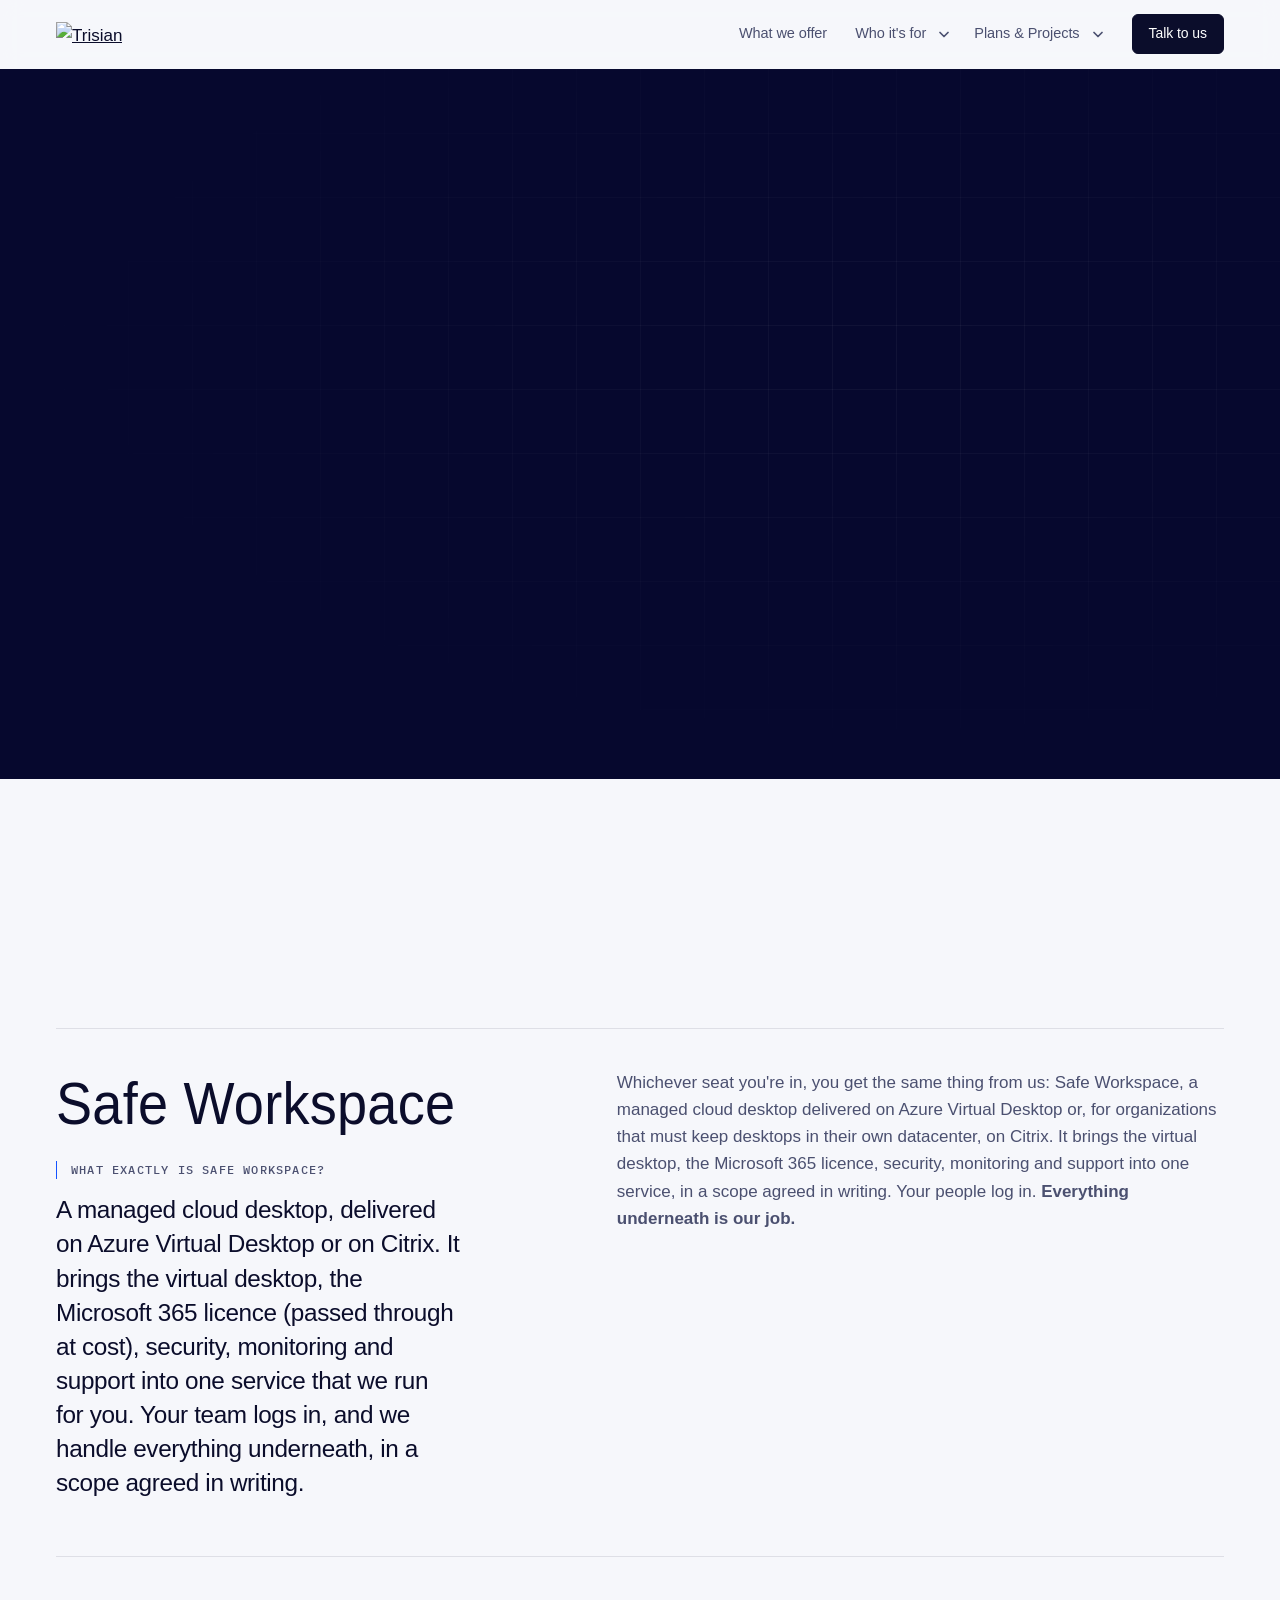
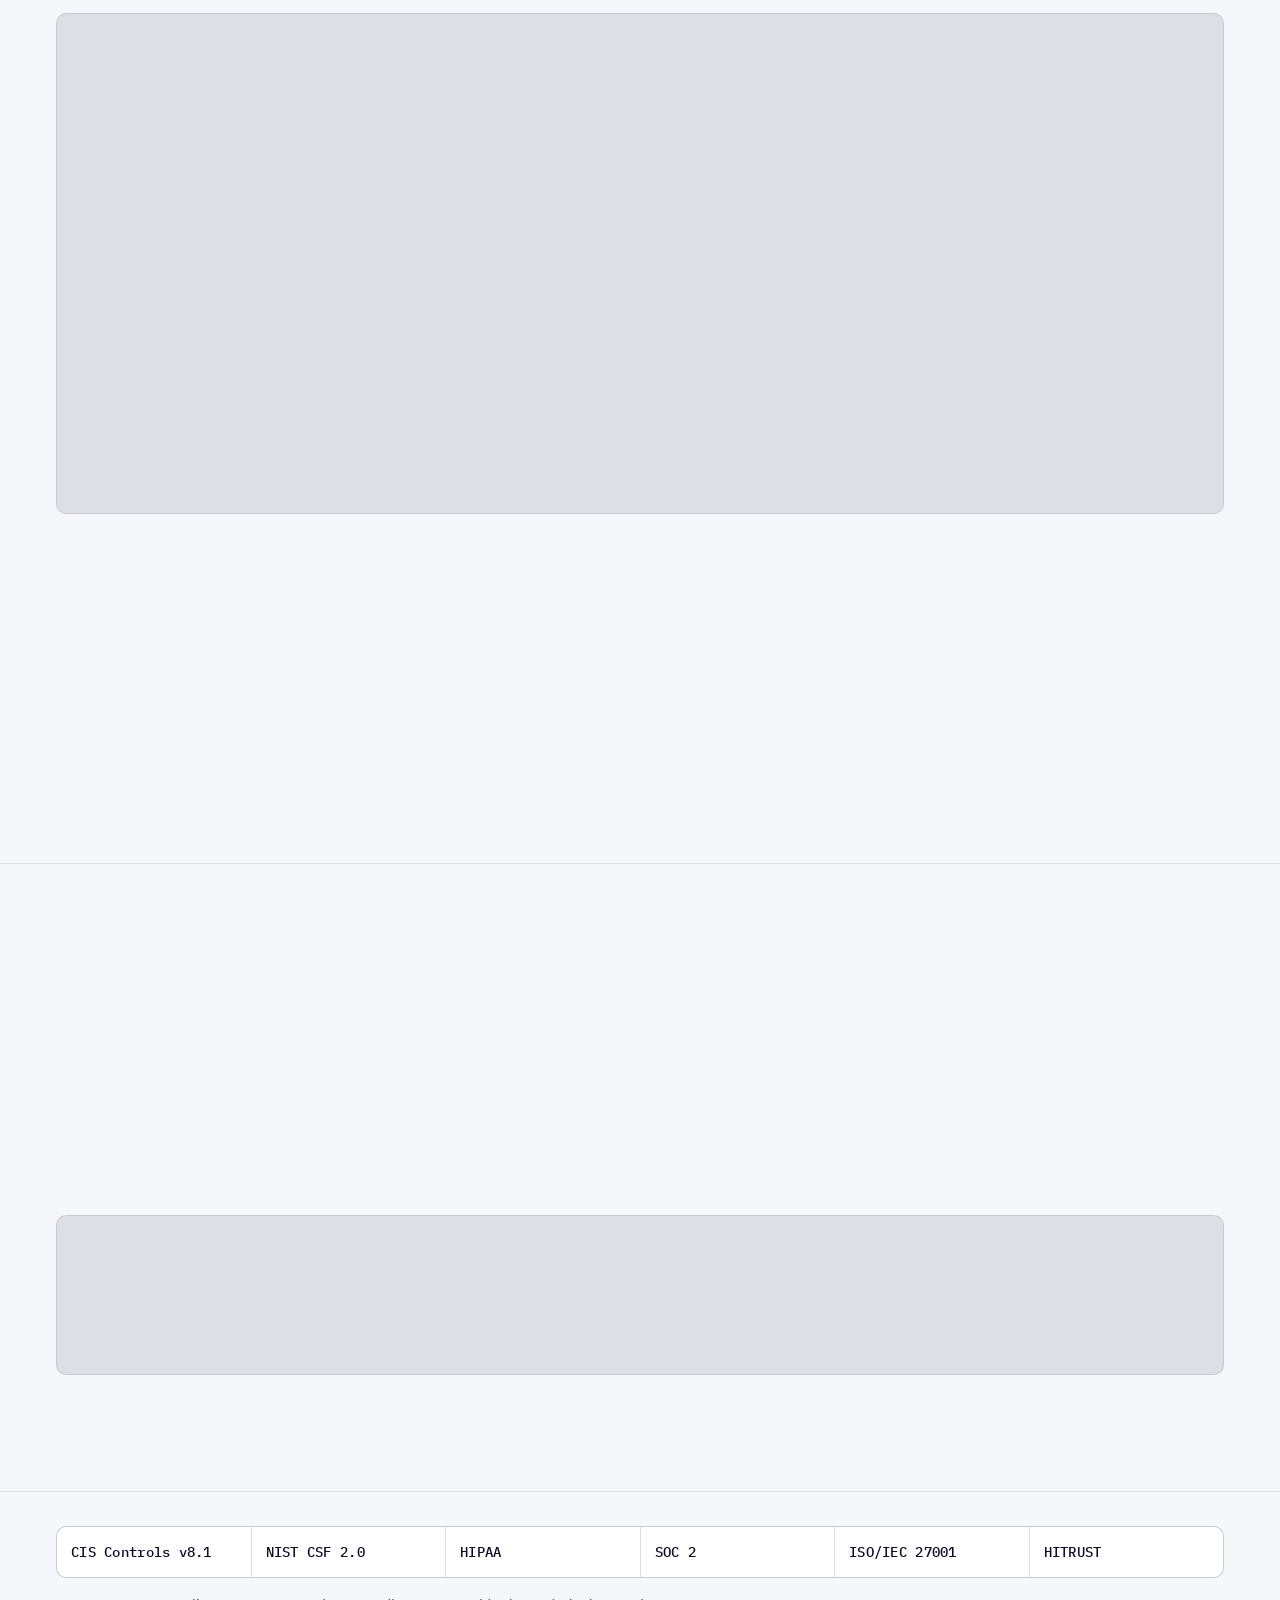
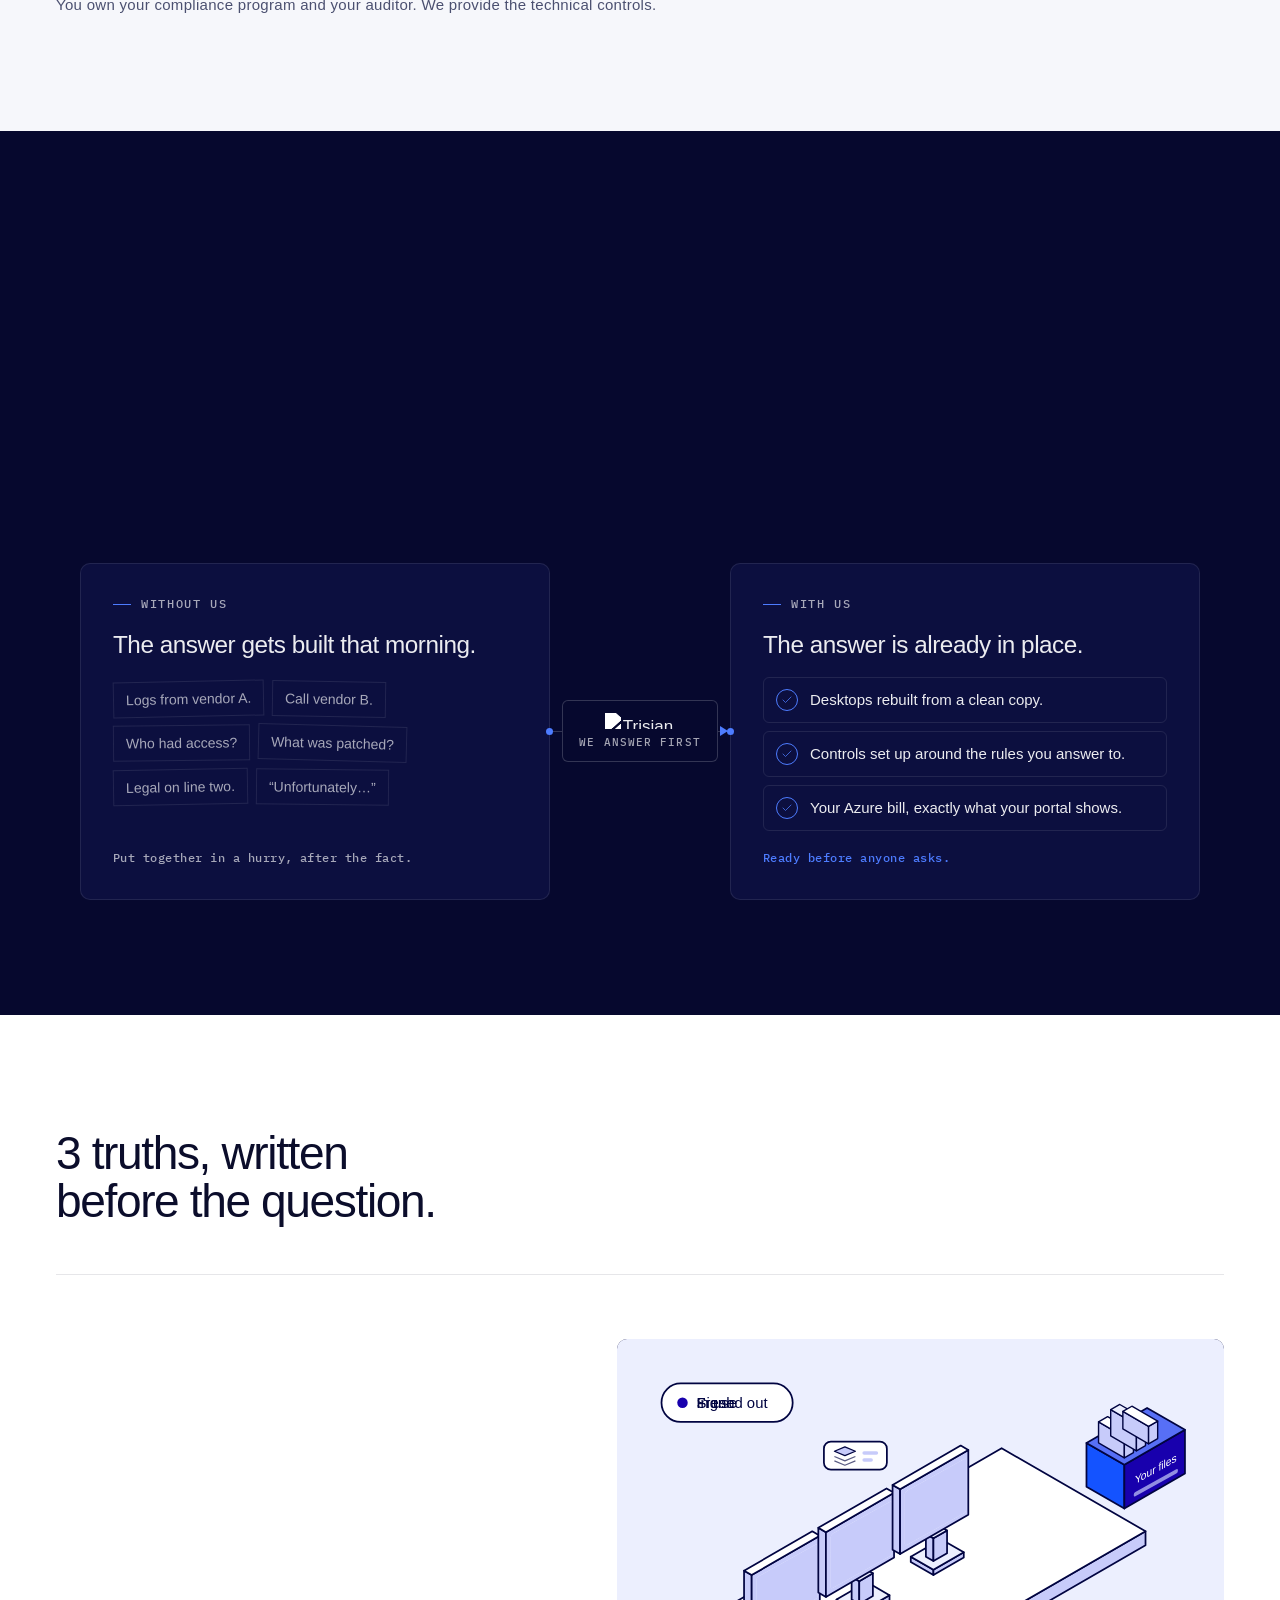
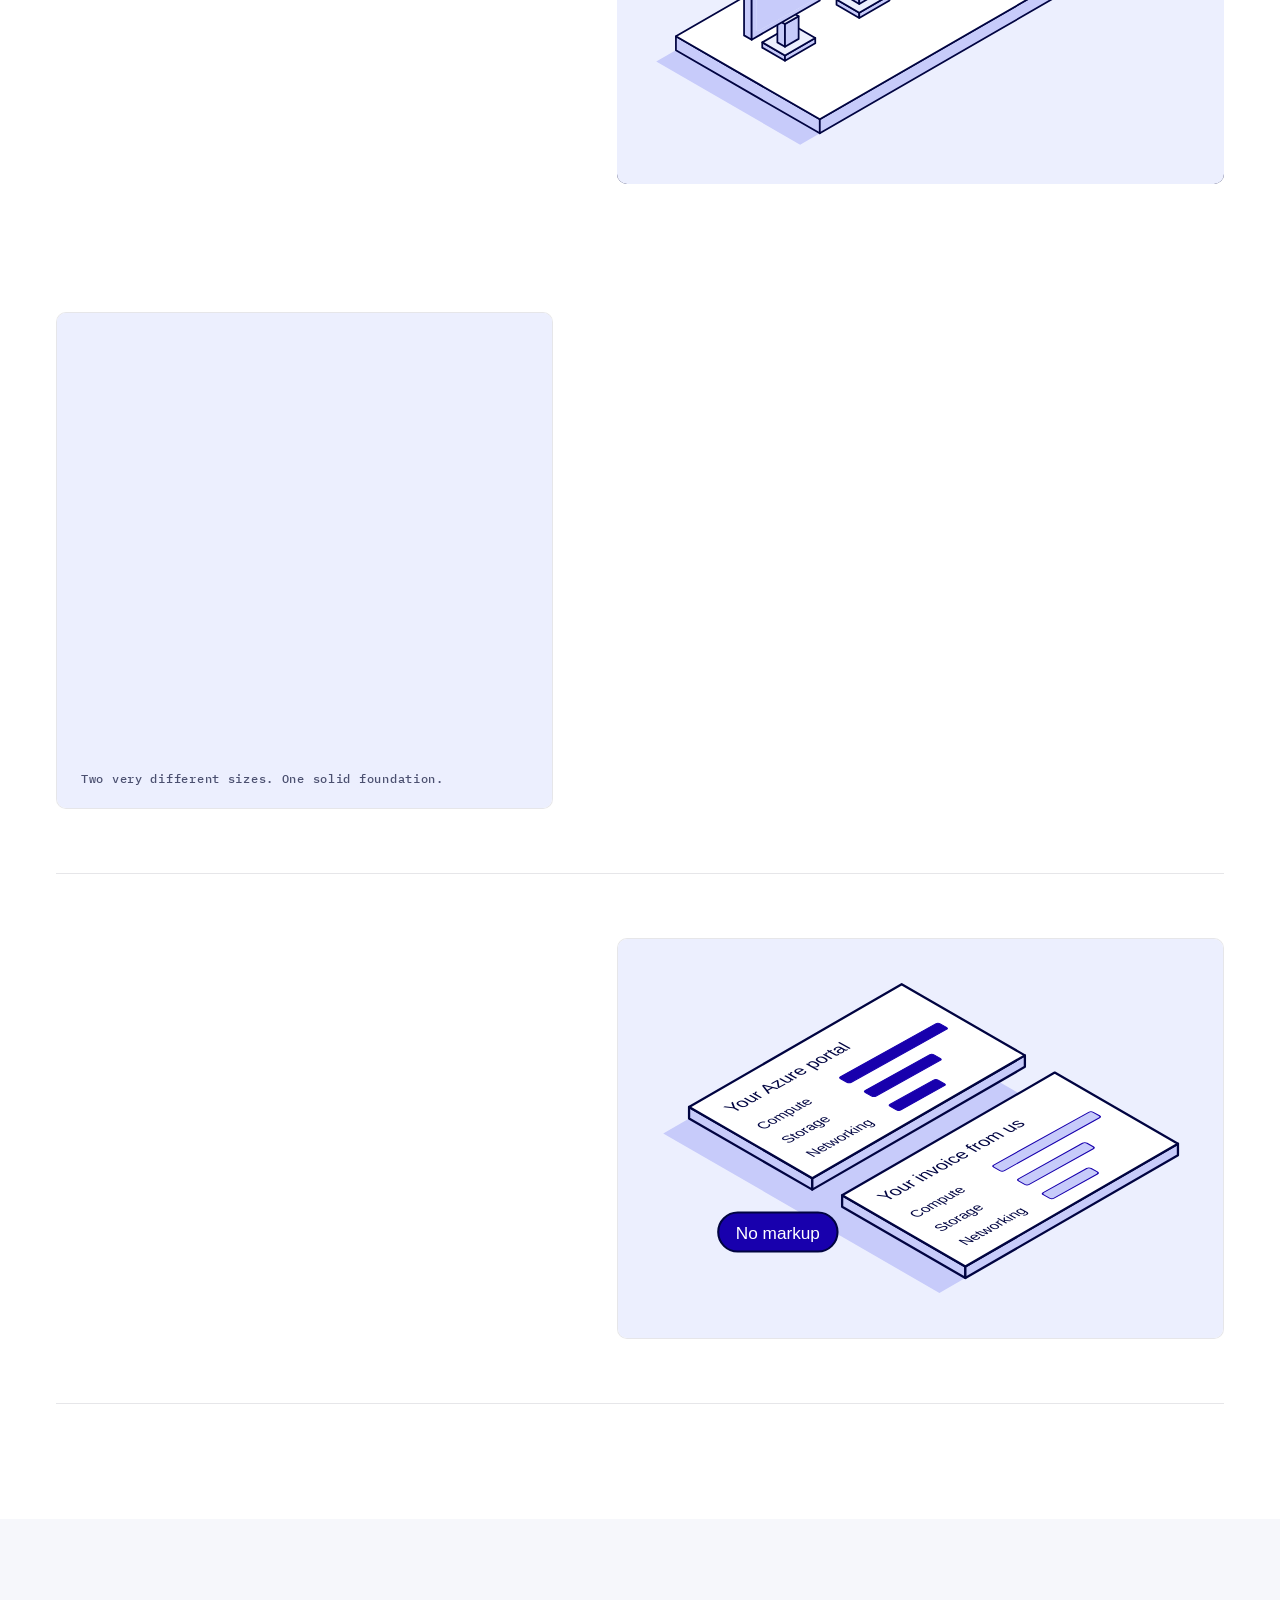
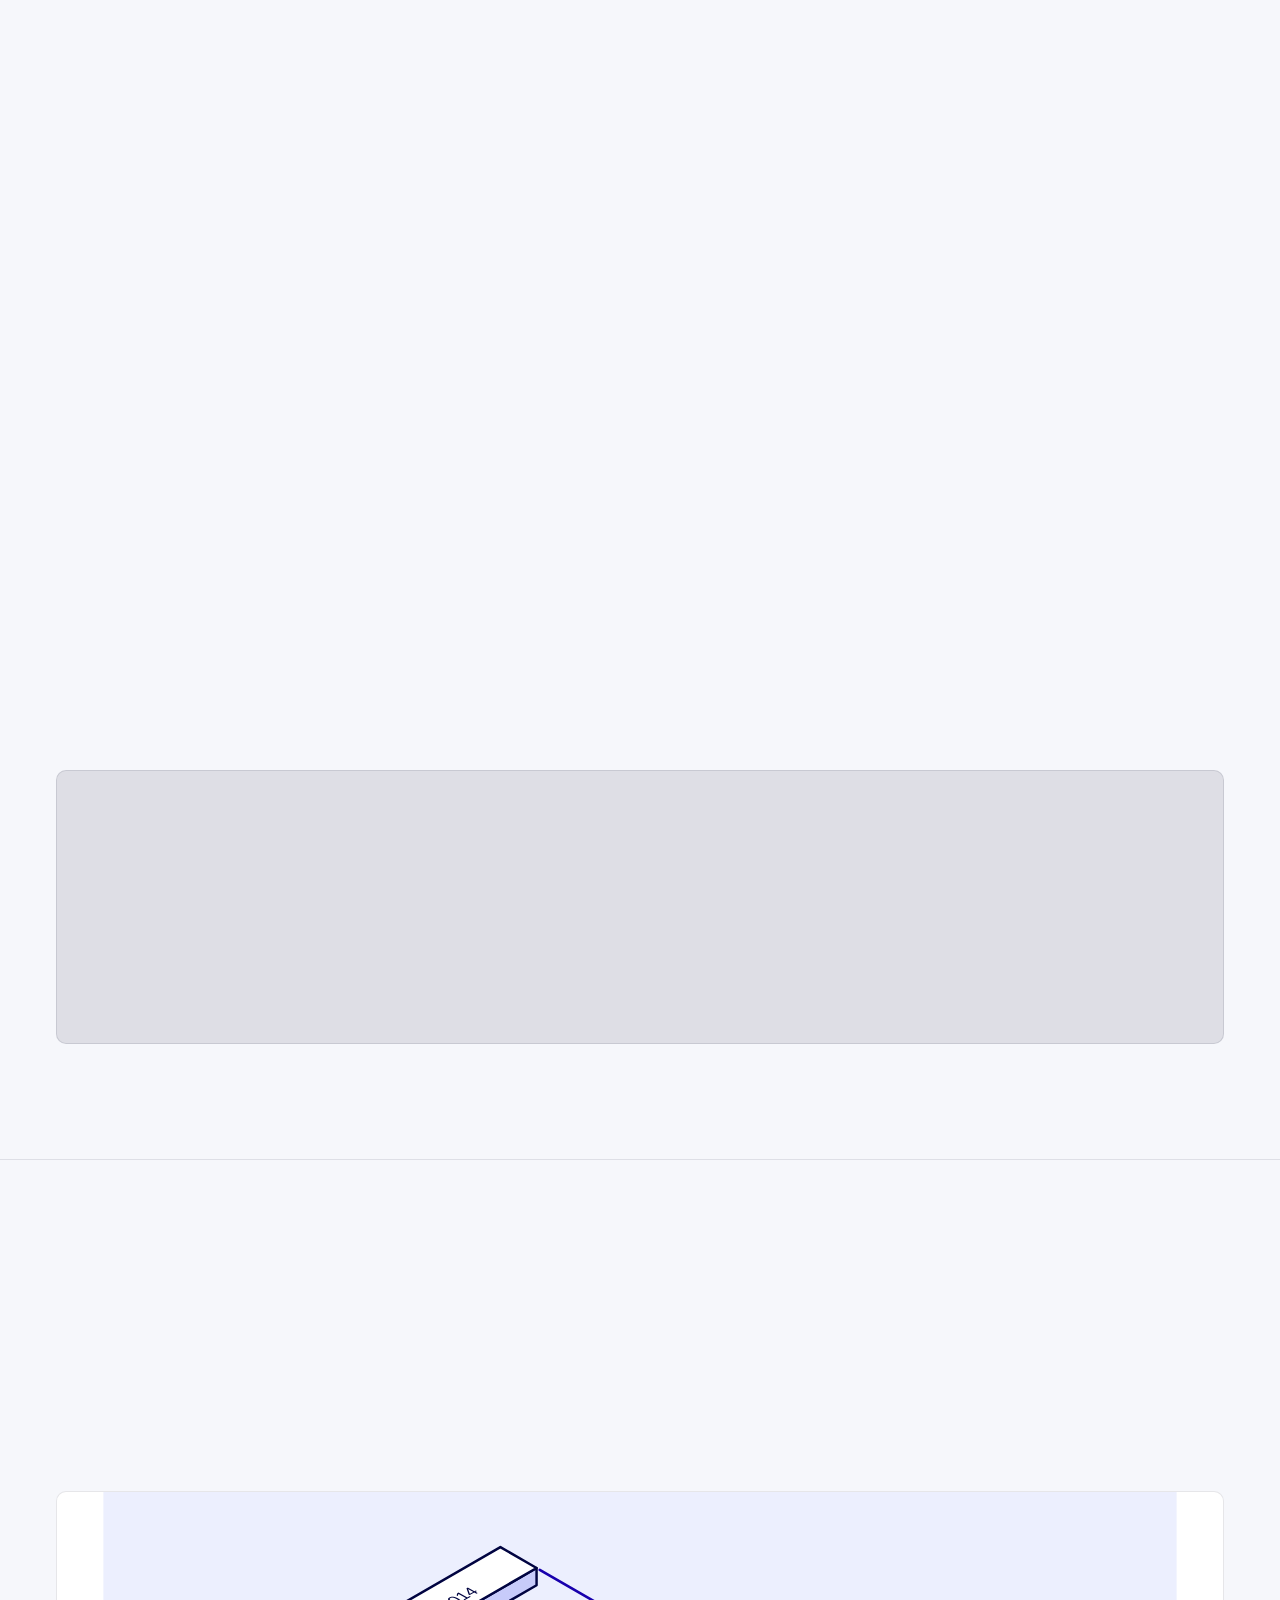
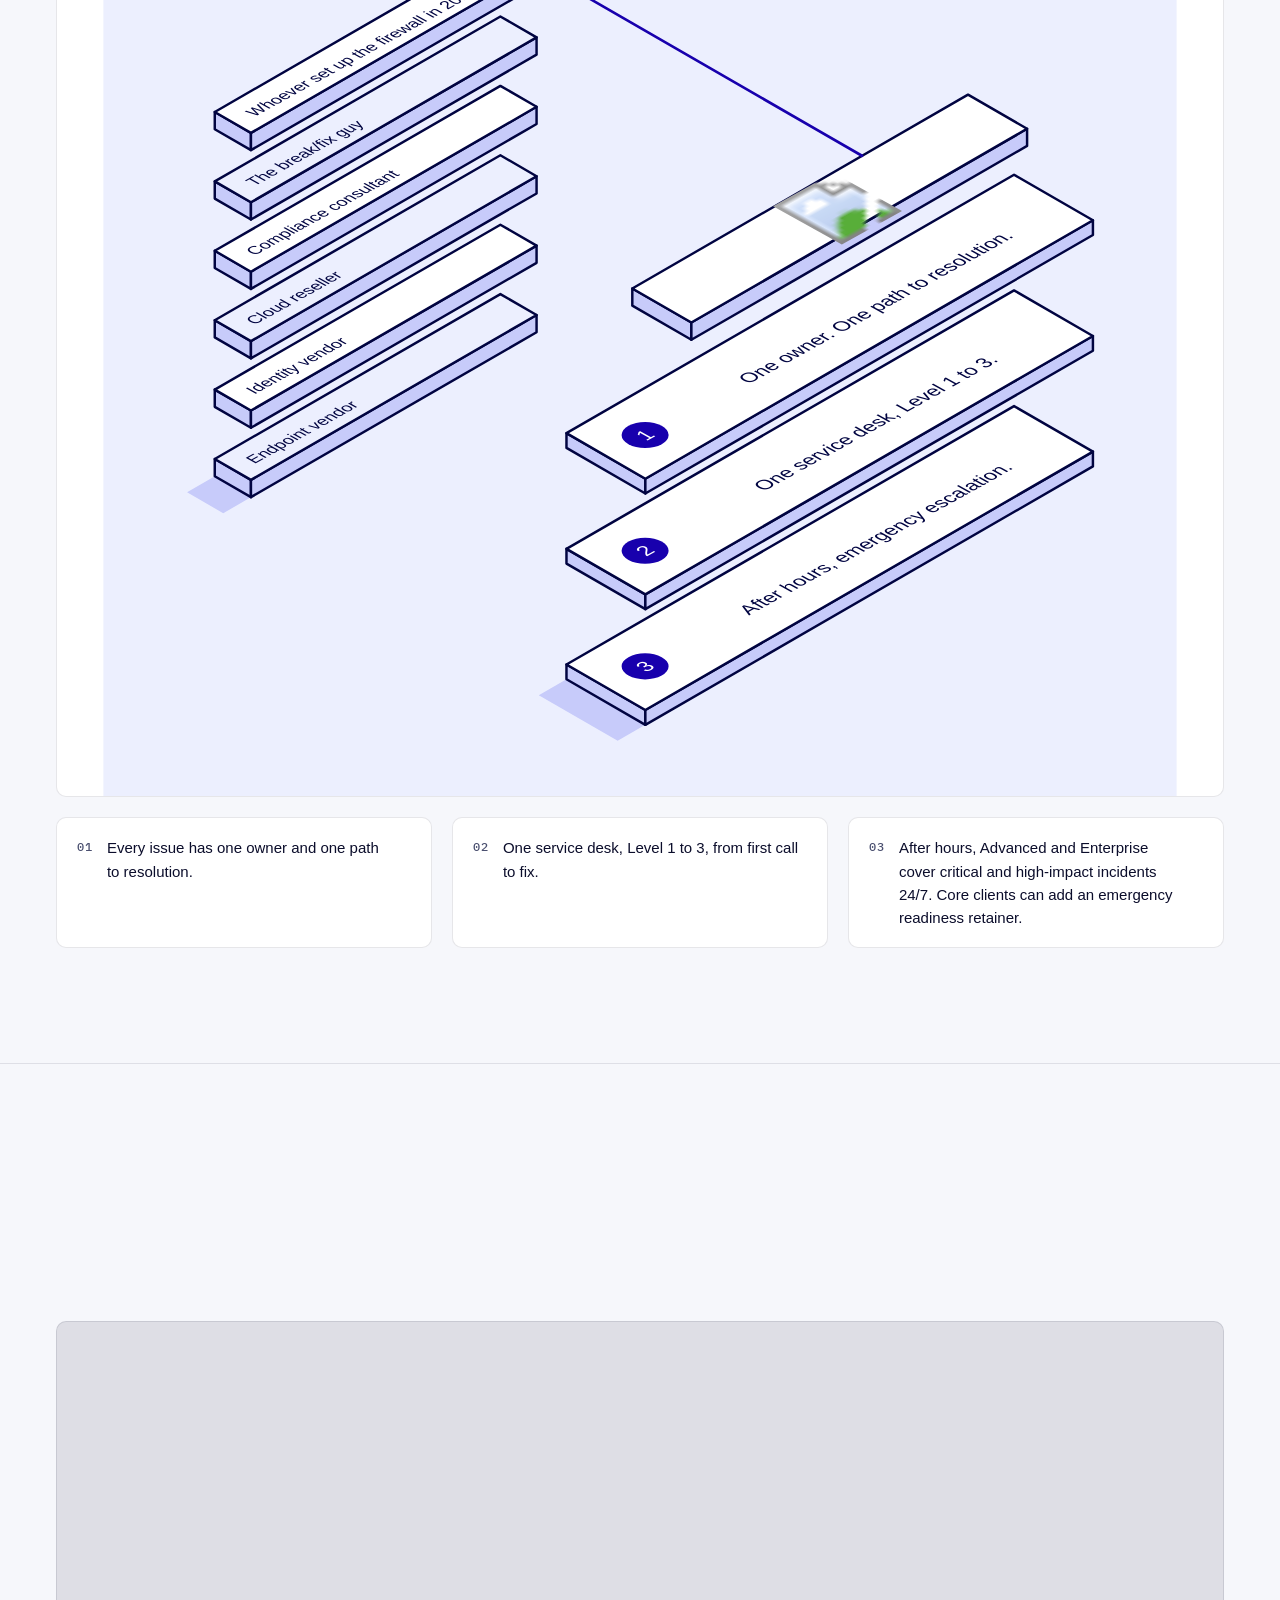
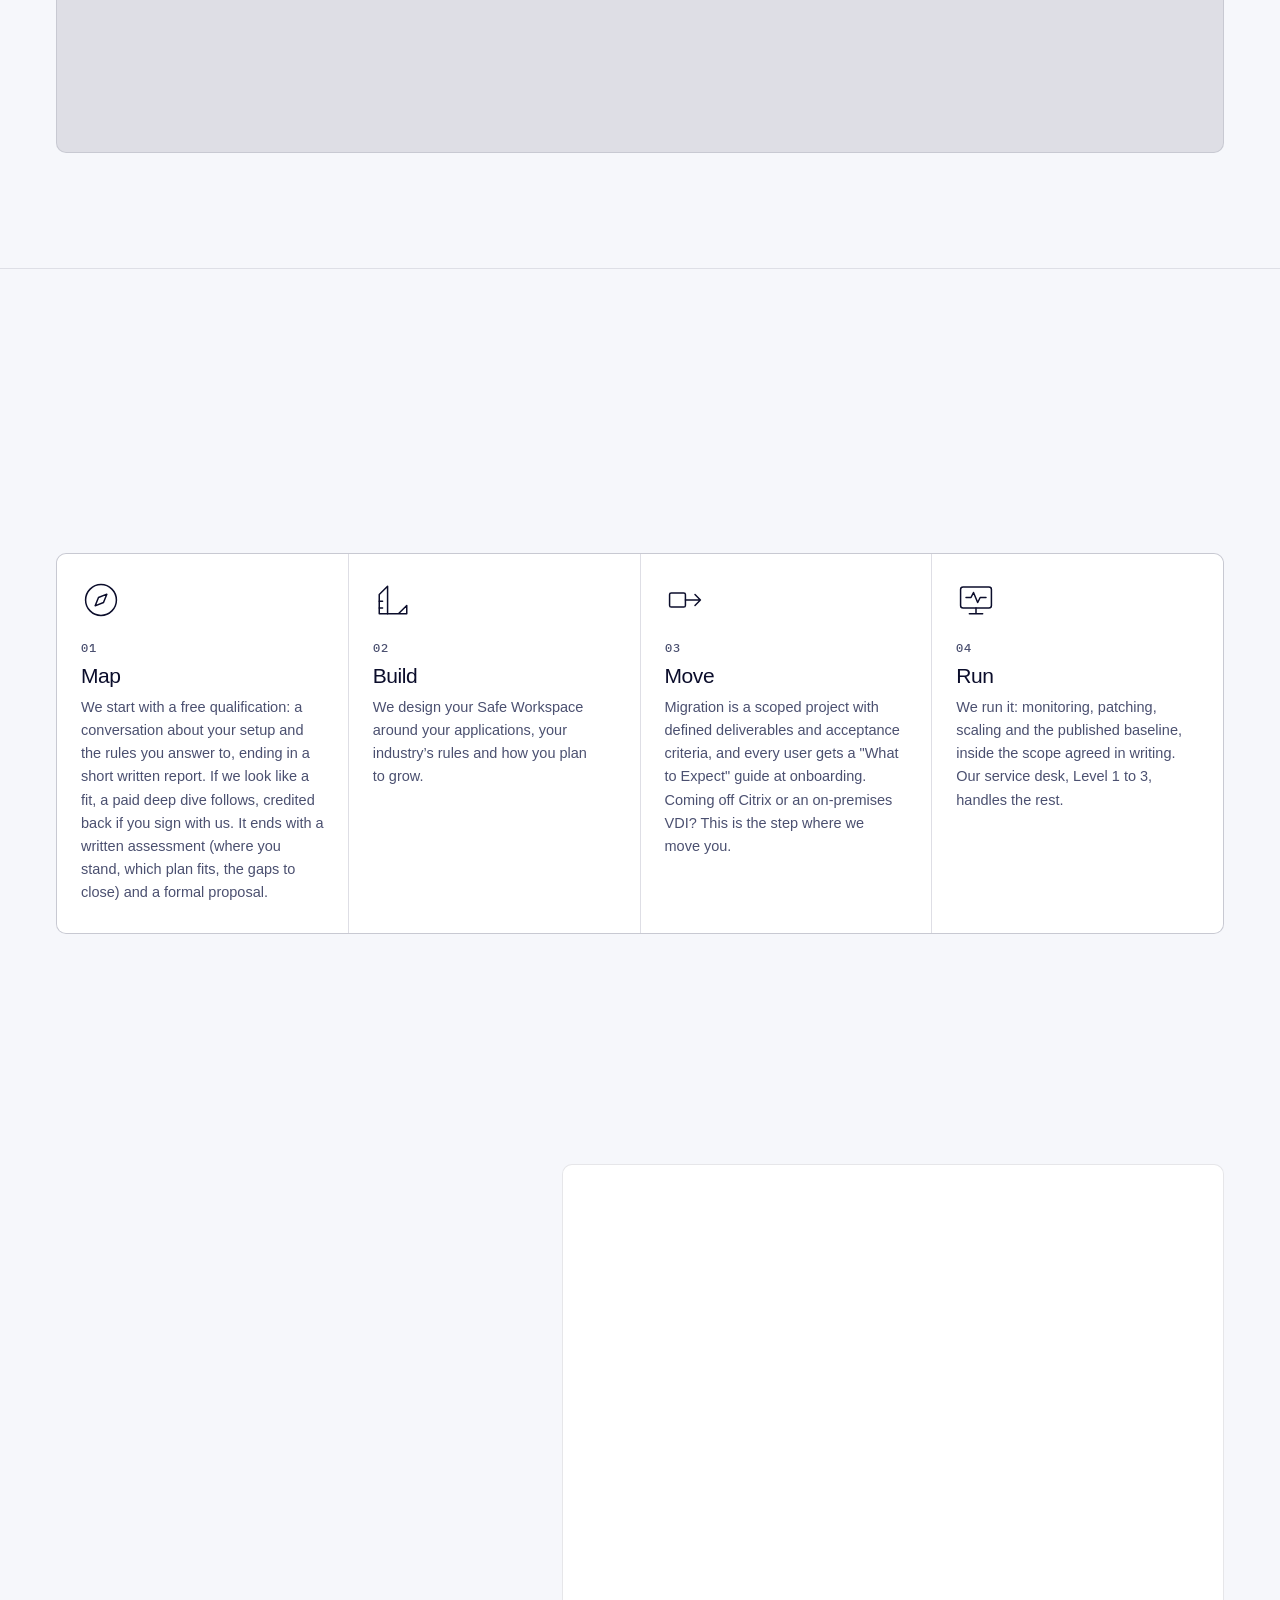
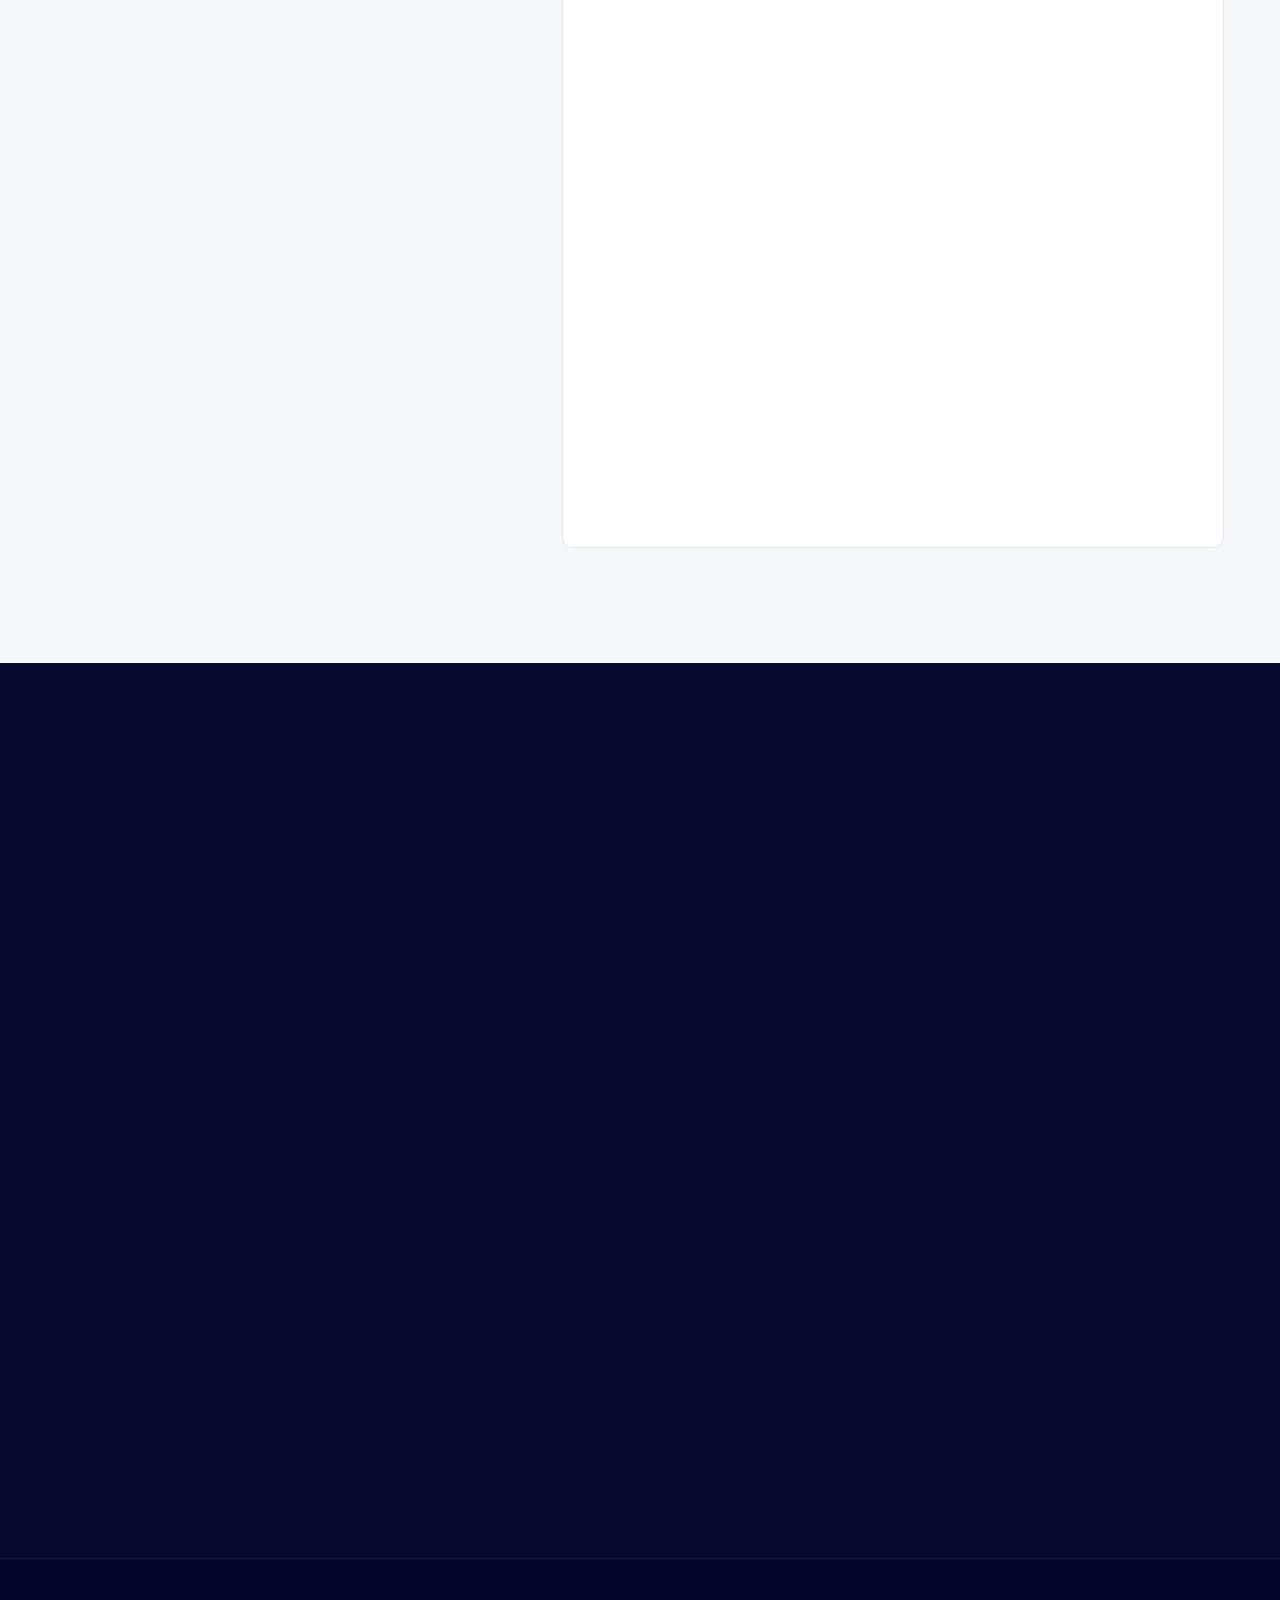
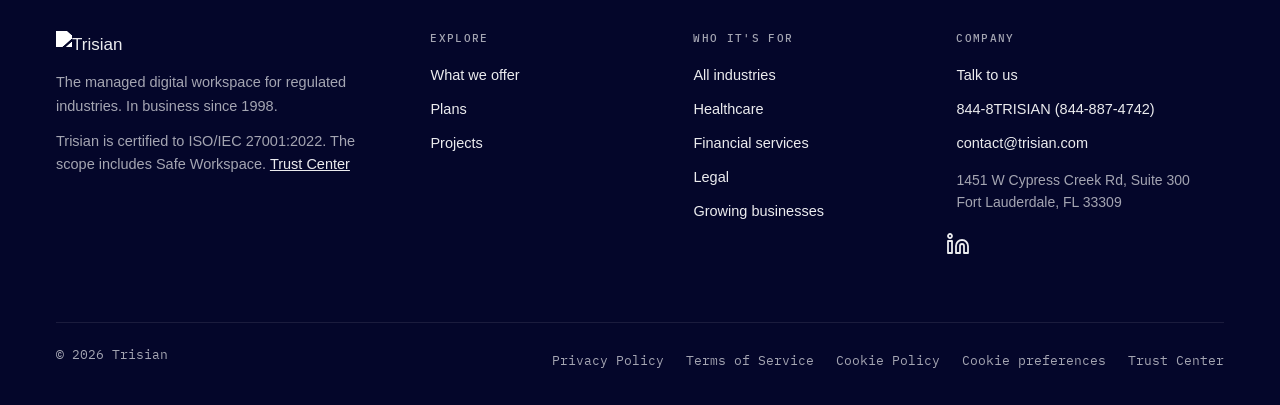
==== index.html @ 77ed3e78 "v3 stage one and two: tokens, shell, hero and the Safe Workspace section - css/styles.css rewritten " ====
<!doctype html>
<html lang="en">
<head>
<meta charset="utf-8">
<meta name="viewport" content="width=device-width, initial-scale=1">
<title>Trisian | The Managed Workspace for Regulated Industries</title>
<meta name="description" content="The managed digital workspace for healthcare, financial services and legal. We run it and own the outcome inside a scope agreed in writing, so you&#x27;re ready when the hard questions come.">
<meta name="robots" content="noindex, nofollow">
<!-- REMOVE noindex AT LAUNCH -->
<link rel="canonical" href="https://schil79.github.io/Trisian/">
<meta property="og:type" content="website">
<meta property="og:site_name" content="Trisian">
<meta property="og:title" content="Trisian | The Managed Workspace for Regulated Industries">
<meta property="og:description" content="The managed digital workspace for healthcare, financial services and legal. We run it and own the outcome inside a scope agreed in writing, so you&#x27;re ready when the hard questions come.">
<meta property="og:url" content="https://schil79.github.io/Trisian/">
<meta name="twitter:card" content="summary">
<meta name="twitter:title" content="Trisian | The Managed Workspace for Regulated Industries">
<meta name="twitter:description" content="The managed digital workspace for healthcare, financial services and legal. We run it and own the outcome inside a scope agreed in writing, so you&#x27;re ready when the hard questions come.">
<link rel="icon" href="data:image/svg+xml,%3Csvg xmlns='http://www.w3.org/2000/svg' viewBox='0 0 32 32'%3E%3Crect width='32' height='32' rx='6' fill='%231800AD'/%3E%3Cpath d='M7 9h18v4h-7v11h-4V13H7z' fill='%23fff'/%3E%3C/svg%3E">
<link rel="preload" href="assets/fonts/Graphik-Regular.woff2" as="font" type="font/woff2" crossorigin>
<link rel="preload" href="assets/fonts/Graphik-Bold.woff2" as="font" type="font/woff2" crossorigin>
<link rel="preload" href="assets/fonts/Graphik-Medium.woff2" as="font" type="font/woff2" crossorigin>
<link rel="preload" href="assets/fonts/Graphik-Semibold.woff2" as="font" type="font/woff2" crossorigin><link rel="preload" href="assets/fonts/Graphik-Light.woff2" as="font" type="font/woff2" crossorigin><link rel="preload" href="assets/fonts/Archivo-CondensedBlack.woff2" as="font" type="font/woff2" crossorigin>
<meta name="theme-color" content="#FFFFFF">
<meta name="ga-measurement-id" content="">   <!-- [ASK] Google Analytics id not supplied; it loads only after Accept -->
<link rel="stylesheet" href="css/styles.css">
<link rel="stylesheet" href="css/industry.css">
<link rel="stylesheet" href="css/motion.css">
<link rel="stylesheet" href="css/scenes.css">
<script type="application/ld+json">{"@context": "https://schema.org", "@type": "Organization", "name": "Trisian", "url": "https://schil79.github.io/Trisian/", "email": "contact@trisian.com", "description": "The managed digital workspace for healthcare, financial services and legal. We run it and own the outcome inside a scope agreed in writing, so you're ready when the hard questions come."}</script>
<script type="application/ld+json">{"@context": "https://schema.org", "@type": "FAQPage", "mainEntity": [{"@type": "Question", "name": "What do you actually do?", "acceptedAnswer": {"@type": "Answer", "text": "We run your organization's managed digital workspace: the desktops your people work on, the security around them, and the support when something breaks. Inside the scope we agree in writing, we own the outcome. One partner, one contract. We work with healthcare, financial services and legal organizations."}}, {"@type": "Question", "name": "What exactly is Safe Workspace?", "acceptedAnswer": {"@type": "Answer", "text": "A managed cloud desktop, delivered on Azure Virtual Desktop or on Citrix. It brings the virtual desktop, the Microsoft 365 licence (passed through at cost), security, monitoring and support into one service that we run for you. Your team logs in, and we handle everything underneath, in a scope agreed in writing."}}, {"@type": "Question", "name": "What happens to our files when you rebuild desktops?", "acceptedAnswer": {"@type": "Answer", "text": "They stay. Profiles and files live in separate, managed storage, so people sign in to a fresh desktop with their work where they left it. Only the desktops get rebuilt."}}, {"@type": "Question", "name": "Which frameworks do you support?", "acceptedAnswer": {"@type": "Answer", "text": "On Advanced, our workspace helps support CIS Controls v8.1, NIST CSF 2.0 and HIPAA. On Enterprise, it helps support SOC 2, ISO/IEC 27001 and HITRUST. Core does not include framework support. We provide the technical controls. You own your compliance program and your auditor."}}, {"@type": "Question", "name": "Who can reach our environment?", "acceptedAnswer": {"@type": "Answer", "text": "Your tenant belongs to you and is separate from ours. Daily administration runs through Microsoft's delegated admin privileges. Access is tiered: no named Trisian user holds standing global administrator rights in your tenant, higher access levels are activated just in time for a few hours at most, and emergency break-glass access is sealed, monitored and logged."}}, {"@type": "Question", "name": "Can we see your security documentation?", "acceptedAnswer": {"@type": "Answer", "text": "Yes, in two releases. The Security Overview, the Security Whitepaper, the ISO/IEC 27001 verification link and the list of main subprocessors are on our Trust Center at trust.trisian.com, with no gate. The Statement of Applicability, policy summaries, incident response and continuity summaries, and control mappings are shared through the Trust Center on request, after an NDA."}}, {"@type": "Question", "name": "How do we contract?", "acceptedAnswer": {"@type": "Answer", "text": "Through three documents: the Master Services Agreement, the Quote and the Services Guide. Together they set the scope, the plan, the price per user, the support hours package and the service levels, so the terms can be read in advance. They are reviewed by counsel and change only after counsel's review."}},{"@type": "Question", "name": "How does pricing work?", "acceptedAnswer": {"@type": "Answer", "text": "Four components. A per-user monthly platform fee that covers everything automated. A monthly minimum package of support hours for the human work, every hour logged. Projects, scoped and quoted separately. And optional add-ons, each with a licence and a one-time implementation. The Microsoft 365 licence and Azure are passed through at cost: Azure at exactly what your Azure portal shows, with no markup."}}, {"@type": "Question", "name": "Do you replace our IT team?", "acceptedAnswer": {"@type": "Answer", "text": "No. We work with your team, not around it. Inside what we manage, we own the outcome. Your team keeps the context, and we take on the load."}}, {"@type": "Question", "name": "How do we know which plan fits?", "acceptedAnswer": {"@type": "Answer", "text": "We work it out together on the first call. We look at your size, your industry, your compliance needs and your hours, and recommend a starting point. Every plan starts at 50 users; Core runs to 300."}}, {"@type": "Question", "name": "What happens outside business hours?", "acceptedAnswer": {"@type": "Answer", "text": "Core support runs Monday to Friday, 9:00 AM to 5:00 PM, your local time. On Advanced and Enterprise, critical and high-impact incidents are covered 24/7; other requests run in the same business-hours window. Automated platform monitoring, patching and alerting run 24/7/365 on every plan. Core clients who need occasional out-of-hours cover can add an emergency readiness retainer, and an incident response retainer is available on every plan. Response commitments are set in the Services Guide that forms part of your agreement."}}, {"@type": "Question", "name": "How long does it take to go live?", "acceptedAnswer": {"@type": "Answer", "text": "It depends on your environment. We scope the timeline with you up front, so you get a realistic plan, not a generic promise."}}, {"@type": "Question", "name": "Can you move us off Citrix or an on-premises setup?", "acceptedAnswer": {"@type": "Answer", "text": "Yes. We migrate you from Citrix and from on-premises VDI to Azure Virtual Desktop, keeping your profiles and settings. And if you must keep desktops in your own datacenter, Safe Workspace is also delivered on Citrix. Migrations are scoped and quoted as projects."}}, {"@type": "Question", "name": "Do you support our applications?", "acceptedAnswer": {"@type": "Answer", "text": "We manage the infrastructure and operating system your applications run on. Application-level support stays with you or your software vendor. Our service desk is staffed Level 1 to 3."}}, {"@type": "Question", "name": "Where does our data live, and how fast can we recover?", "acceptedAnswer": {"@type": "Answer", "text": "Your tenant belongs to you and is separate from ours, and your data is hosted in the region its regulation requires; for US clients, that is US Azure regions. Disaster recovery is designed as a project, to recovery targets agreed in writing. Microsoft 365 data relies on Microsoft's native retention, with granular recovery available as an add-on."}}, {"@type": "Question", "name": "What happens on the first call?", "acceptedAnswer": {"@type": "Answer", "text": "It's a free qualification: a conversation about your environment and your goals, ending in a short written report. If we look like a fit, a paid deep dive follows, and we credit its cost back if you sign with us. It ends with a written assessment (where you stand, which plan fits, the gaps to close) and a formal proposal."}}]}</script>
<script>document.documentElement.classList.add('js')</script>
</head>
<body class="home">
<a class="skip" href="#top">Skip to content</a>
<header class="nav-wrap" id="navWrap">
  <span class="prog" id="prog" aria-hidden="true"></span>
  <nav class="nav" id="nav" aria-label="Primary">
    <a href="" class="logo" aria-label="Trisian home"><img src="assets/img/trisian-logo.png" alt="Trisian"></a>
    <div class="nav-links" id="navLinks">
      <a href="#offer">What we offer</a>
      <div class="nav-item has-dd">
        <a href="#seats" class="dd-link">Who it's for</a>
        <button class="dd-toggle" type="button" aria-expanded="false" aria-controls="ddList" aria-label="Show industries"><svg viewBox="0 0 12 12" aria-hidden="true"><path d="M2 4.5l4 4 4-4"/></svg></button>
        <ul class="dd" id="ddList"><li><a href="who-its-for/">All industries</a></li><li><a href="healthcare/">Healthcare</a></li><li><a href="financial-services/">Financial services</a></li><li><a href="legal/">Legal</a></li><li><a href="growing-businesses/">Growing businesses</a></li></ul>
      </div>
      <div class="nav-item has-dd">
        <a href="coverage/" class="dd-link">Plans &amp; Projects</a>
        <button class="dd-toggle" type="button" aria-expanded="false" aria-controls="ddPlans" aria-label="Show plans and projects"><svg viewBox="0 0 12 12" aria-hidden="true"><path d="M2 4.5l4 4 4-4"/></svg></button>
        <ul class="dd" id="ddPlans"><li><a href="coverage/">Plans<small>Core, Advanced and Enterprise, and how pricing works.</small></a></li><li><a href="services/">Projects<small>Migrations, security builds and compliance remediation.</small></a></li></ul>
      </div>
      <a href="#assessment" class="btn btn-sm">Talk to us</a>
    </div>
    <button class="burger" id="burger" aria-label="Menu" aria-expanded="false" aria-controls="navLinks"><span></span><span></span></button>
  </nav>
</header>
<main id="top">
<section class="hero reg-dark" id="top-hero">
  <div class="wrap hero-grid">
    <div class="hero-in">
    <h1 class="h1" id="h1"><span class="h1-fit"><span class="h1-a">answered</span> <span class="h1-b">in <span class="adv">advance</span></span></span></h1>
    <p class="hero-sub">Every regulated business is one bad day away from a very specific meeting. We run the managed digital workspace for <b>healthcare, financial services and legal</b> organizations, and we own the outcome inside a scope agreed in writing. So when that day comes, <b>you walk in with your answers ready.</b></p>
    <a class="scroll-cue" href="#meeting" aria-label="Scroll to the next section"><svg class="ic ic-arrow-right " width="22" height="22" viewBox="0 0 24 24" fill="none" stroke="currentColor" stroke-width="1.5" stroke-linecap="round" stroke-linejoin="round" aria-hidden="true"><path d="M5 12h14"/><path d="m12 5 7 7-7 7"/></svg></a>
    </div>
    <div class="hero-render" aria-hidden="true">
      <div class="sw-frame">
        <div class="sw-bar"><i></i><i></i><i></i></div>
        <svg class="sw-nameplate" viewBox="0 0 150 20"><text x="0" y="16" textLength="146" lengthAdjust="spacingAndGlyphs">Safe Workspace</text></svg>
        <div class="sw-stage"><svg class="iso sc sc-clean st-live sc-render" viewBox="-44.5 -333 648.5 463" width="648.5" height="463" xmlns="http://www.w3.org/2000/svg" overflow="visible"><g class="depth sc-plate" style="--depth:.8"><rect x="-90.5" y="-379" width="740.5" height="555" fill="#ECEFFE"/></g><g class="depth " style="--depth:0"><polygon points="-22.5,13 349.9,-202 514.4,-107 142,108" fill="#C7CBFA"/><g><polygon class="" points="0,-16 164.5,79 164.5,95 0,0" fill="#C7CBFA" stroke="#010441" stroke-width="2" stroke-linejoin="round"/><polygon class="" points="164.5,79 536.9,-136 536.9,-120 164.5,95" fill="#C7CBFA" stroke="#010441" stroke-width="2" stroke-linejoin="round"/><polygon class="" points="0,-16 372.4,-231 536.9,-136 164.5,79" fill="#FFFFFF" stroke="#010441" stroke-width="2" stroke-linejoin="round"/></g></g><g class="depth cs-front" style="--depth:-0.35"><g class="s1-machine"><g class="s1-mon" style="--rs:2700ms"><g><polygon class="" points="98.7,-9 124.7,6 124.7,12 98.7,-3" fill="#C7CBFA" stroke="#010441" stroke-width="2" stroke-linejoin="round"/><polygon class="" points="124.7,6 159.3,-14 159.3,-8 124.7,12" fill="#C7CBFA" stroke="#010441" stroke-width="2" stroke-linejoin="round"/><polygon class="" points="98.7,-9 133.4,-29 159.3,-14 124.7,6" fill="#ECEFFE" stroke="#010441" stroke-width="2" stroke-linejoin="round"/></g><g><polygon class="" points="116,-35 124.7,-30 124.7,-4 116,-9" fill="#C7CBFA" stroke="#010441" stroke-width="2" stroke-linejoin="round"/><polygon class="" points="124.7,-30 140.3,-39 140.3,-13 124.7,-4" fill="#C7CBFA" stroke="#010441" stroke-width="2" stroke-linejoin="round"/><polygon class="" points="116,-35 131.6,-44 140.3,-39 124.7,-30" fill="#ECEFFE" stroke="#010441" stroke-width="2" stroke-linejoin="round"/></g><g><polygon class="" points="77.9,-91 86.6,-86 86.6,-12 77.9,-17" fill="#C7CBFA" stroke="#010441" stroke-width="2" stroke-linejoin="round"/><polygon class="" points="86.6,-86 164.5,-131 164.5,-57 86.6,-12" fill="#C7CBFA" stroke="#010441" stroke-width="2" stroke-linejoin="round"/><polygon class="" points="77.9,-91 155.9,-136 164.5,-131 86.6,-86" fill="#FFFFFF" stroke="#010441" stroke-width="2" stroke-linejoin="round"/></g><g transform="matrix(0.9 -0.5 0 1 86.6 -86)"><rect class="s1-base" x="6" y="6" width="78" height="62" rx="3" fill="#ECEFFE"/><g class="s1-content" style="--ap:400ms"><rect x="8" y="8" width="46" height="30" rx="3" fill="#FFFFFF" stroke="#010441" stroke-width="1.3"/><rect x="8" y="8" width="46" height="7" rx="3" fill="#C7CBFA"/><path d="M14 23h27.6M14 30h18.4" stroke="#C7CBFA" stroke-width="2.6" stroke-linecap="round" fill="none"/><rect x="36" y="26" width="40" height="28" rx="3" fill="#FFFFFF" stroke="#010441" stroke-width="1.3"/><rect x="36" y="26" width="40" height="7" rx="3" fill="#C7CBFA"/><path d="M42 41h24M42 48h16" stroke="#C7CBFA" stroke-width="2.6" stroke-linecap="round" fill="none"/><rect x="10" y="50" width="14" height="8" rx="2" fill="#C7CBFA" stroke="#1800AD" stroke-width="1.1"/><rect x="58" y="52" width="12" height="8" rx="2" fill="#C7CBFA" stroke="#1800AD" stroke-width="1.1"/></g><rect class="s1-dim" style="--dm:1700ms" x="6" y="6" width="78" height="62" rx="3" fill="#C7CBFA"/></g></g><g class="s1-mon" style="--rs:2850ms"><g><polygon class="" points="183.6,-58 209.6,-43 209.6,-37 183.6,-52" fill="#C7CBFA" stroke="#010441" stroke-width="2" stroke-linejoin="round"/><polygon class="" points="209.6,-43 244.2,-63 244.2,-57 209.6,-37" fill="#C7CBFA" stroke="#010441" stroke-width="2" stroke-linejoin="round"/><polygon class="" points="183.6,-58 218.2,-78 244.2,-63 209.6,-43" fill="#ECEFFE" stroke="#010441" stroke-width="2" stroke-linejoin="round"/></g><g><polygon class="" points="200.9,-84 209.6,-79 209.6,-53 200.9,-58" fill="#C7CBFA" stroke="#010441" stroke-width="2" stroke-linejoin="round"/><polygon class="" points="209.6,-79 225.2,-88 225.2,-62 209.6,-53" fill="#C7CBFA" stroke="#010441" stroke-width="2" stroke-linejoin="round"/><polygon class="" points="200.9,-84 216.5,-93 225.2,-88 209.6,-79" fill="#ECEFFE" stroke="#010441" stroke-width="2" stroke-linejoin="round"/></g><g><polygon class="" points="162.8,-140 171.5,-135 171.5,-61 162.8,-66" fill="#C7CBFA" stroke="#010441" stroke-width="2" stroke-linejoin="round"/><polygon class="" points="171.5,-135 249.4,-180 249.4,-106 171.5,-61" fill="#C7CBFA" stroke="#010441" stroke-width="2" stroke-linejoin="round"/><polygon class="" points="162.8,-140 240.8,-185 249.4,-180 171.5,-135" fill="#FFFFFF" stroke="#010441" stroke-width="2" stroke-linejoin="round"/></g><g transform="matrix(0.9 -0.5 0 1 171.5 -135)"><rect class="s1-base" x="6" y="6" width="78" height="62" rx="3" fill="#ECEFFE"/><g class="s1-content" style="--ap:650ms"><rect x="8" y="8" width="46" height="30" rx="3" fill="#FFFFFF" stroke="#010441" stroke-width="1.3"/><rect x="8" y="8" width="46" height="7" rx="3" fill="#C7CBFA"/><path d="M14 23h27.6M14 30h18.4" stroke="#C7CBFA" stroke-width="2.6" stroke-linecap="round" fill="none"/><rect x="36" y="26" width="40" height="28" rx="3" fill="#FFFFFF" stroke="#010441" stroke-width="1.3"/><rect x="36" y="26" width="40" height="7" rx="3" fill="#C7CBFA"/><path d="M42 41h24M42 48h16" stroke="#C7CBFA" stroke-width="2.6" stroke-linecap="round" fill="none"/><rect x="10" y="50" width="14" height="8" rx="2" fill="#C7CBFA" stroke="#1800AD" stroke-width="1.1"/><rect x="58" y="52" width="12" height="8" rx="2" fill="#C7CBFA" stroke="#1800AD" stroke-width="1.1"/></g><rect class="s1-dim" style="--dm:1950ms" x="6" y="6" width="78" height="62" rx="3" fill="#C7CBFA"/></g></g><g class="s1-mon" style="--rs:3000ms"><g><polygon class="" points="268.5,-107 294.4,-92 294.4,-86 268.5,-101" fill="#C7CBFA" stroke="#010441" stroke-width="2" stroke-linejoin="round"/><polygon class="" points="294.4,-92 329.1,-112 329.1,-106 294.4,-86" fill="#C7CBFA" stroke="#010441" stroke-width="2" stroke-linejoin="round"/><polygon class="" points="268.5,-107 303.1,-127 329.1,-112 294.4,-92" fill="#ECEFFE" stroke="#010441" stroke-width="2" stroke-linejoin="round"/></g><g><polygon class="" points="285.8,-133 294.4,-128 294.4,-102 285.8,-107" fill="#C7CBFA" stroke="#010441" stroke-width="2" stroke-linejoin="round"/><polygon class="" points="294.4,-128 310,-137 310,-111 294.4,-102" fill="#C7CBFA" stroke="#010441" stroke-width="2" stroke-linejoin="round"/><polygon class="" points="285.8,-133 301.4,-142 310,-137 294.4,-128" fill="#ECEFFE" stroke="#010441" stroke-width="2" stroke-linejoin="round"/></g><g><polygon class="" points="247.7,-189 256.3,-184 256.3,-110 247.7,-115" fill="#C7CBFA" stroke="#010441" stroke-width="2" stroke-linejoin="round"/><polygon class="" points="256.3,-184 334.3,-229 334.3,-155 256.3,-110" fill="#C7CBFA" stroke="#010441" stroke-width="2" stroke-linejoin="round"/><polygon class="" points="247.7,-189 325.6,-234 334.3,-229 256.3,-184" fill="#FFFFFF" stroke="#010441" stroke-width="2" stroke-linejoin="round"/></g><g transform="matrix(0.9 -0.5 0 1 256.3 -184)"><rect class="s1-base" x="6" y="6" width="78" height="62" rx="3" fill="#ECEFFE"/><g class="s1-content" style="--ap:900ms"><rect x="8" y="8" width="46" height="30" rx="3" fill="#FFFFFF" stroke="#010441" stroke-width="1.3"/><rect x="8" y="8" width="46" height="7" rx="3" fill="#C7CBFA"/><path d="M14 23h27.6M14 30h18.4" stroke="#C7CBFA" stroke-width="2.6" stroke-linecap="round" fill="none"/><rect x="36" y="26" width="40" height="28" rx="3" fill="#FFFFFF" stroke="#010441" stroke-width="1.3"/><rect x="36" y="26" width="40" height="7" rx="3" fill="#C7CBFA"/><path d="M42 41h24M42 48h16" stroke="#C7CBFA" stroke-width="2.6" stroke-linecap="round" fill="none"/><rect x="10" y="50" width="14" height="8" rx="2" fill="#C7CBFA" stroke="#1800AD" stroke-width="1.1"/><rect x="58" y="52" width="12" height="8" rx="2" fill="#C7CBFA" stroke="#1800AD" stroke-width="1.1"/></g><rect class="s1-dim" style="--dm:2200ms" x="6" y="6" width="78" height="62" rx="3" fill="#C7CBFA"/></g></g></g></g><g class="depth cs-master" style="--depth:-0.35"><g transform="translate(169.2 -238.5)"><g class="s1-master"><rect width="72" height="32" rx="8" fill="#FFFFFF" stroke="#010441" stroke-width="2"/><path d="M12 11l12-5 12 5-12 5z" fill="#C7CBFA" stroke="#010441" stroke-width="1.4" stroke-linejoin="round"/><path d="M12 17l12 5 12-5M12 22l12 5 12-5" fill="none" stroke="#010441" stroke-width="1.4" stroke-linejoin="round" opacity=".65"/><rect x="44" y="11" width="18" height="4" rx="2" fill="#C7CBFA"/><rect x="44" y="19" width="12" height="4" rx="2" fill="#C7CBFA"/></g></g></g><g class="depth cs-mid" style="--depth:0.35"><g class="s1-files"><g><polygon class="" points="469.4,-237 512.7,-212 512.7,-162 469.4,-187" fill="#1453FF" stroke="#010441" stroke-width="2" stroke-linejoin="round"/><polygon class="" points="512.7,-212 582,-252 582,-202 512.7,-162" fill="#1800AD" stroke="#010441" stroke-width="2" stroke-linejoin="round"/><polygon class="" points="469.4,-237 538.7,-277 582,-252 512.7,-212" fill="#576FF6" stroke="#010441" stroke-width="2" stroke-linejoin="round"/></g><g><polygon class="" points="483.2,-261 512.7,-244 512.7,-220 483.2,-237" fill="#C7CBFA" stroke="#010441" stroke-width="1.6" stroke-linejoin="round"/><polygon class="" points="512.7,-244 523.1,-250 523.1,-226 512.7,-220" fill="#C7CBFA" stroke="#010441" stroke-width="1.6" stroke-linejoin="round"/><polygon class="" points="483.2,-261 493.6,-267 523.1,-250 512.7,-244" fill="#FFFFFF" stroke="#010441" stroke-width="1.6" stroke-linejoin="round"/></g><g><polygon class="" points="497.1,-275 526.5,-258 526.5,-228 497.1,-245" fill="#C7CBFA" stroke="#010441" stroke-width="1.6" stroke-linejoin="round"/><polygon class="" points="526.5,-258 536.9,-264 536.9,-234 526.5,-228" fill="#C7CBFA" stroke="#010441" stroke-width="1.6" stroke-linejoin="round"/><polygon class="" points="497.1,-275 507.5,-281 536.9,-264 526.5,-258" fill="#ECEFFE" stroke="#010441" stroke-width="1.6" stroke-linejoin="round"/></g><g><polygon class="" points="511,-273 540.4,-256 540.4,-236 511,-253" fill="#C7CBFA" stroke="#010441" stroke-width="1.6" stroke-linejoin="round"/><polygon class="" points="540.4,-256 550.8,-262 550.8,-242 540.4,-236" fill="#C7CBFA" stroke="#010441" stroke-width="1.6" stroke-linejoin="round"/><polygon class="" points="511,-273 521.3,-279 550.8,-262 540.4,-256" fill="#FFFFFF" stroke="#010441" stroke-width="1.6" stroke-linejoin="round"/></g><g transform="matrix(0.9 -0.5 0 1 512.7 -212)"><text x="40" y="29" text-anchor="middle" class="sc-t" font-size="13" fill="#FFFFFF">Your files</text><rect x="12" y="38" width="56" height="5" rx="2" fill="#C7CBFA" opacity=".7"/></g></g></g><g class="depth cs-chip" style="--depth:0.35"><g class="s1-chip" transform="translate(-16.5 -305)"><rect width="150" height="44" rx="22" fill="#FFFFFF" stroke="#010441" stroke-width="2"/><circle cx="24" cy="22" r="6" fill="#1800AD"/><text class="sc-t t-use" x="40" y="28" font-size="17" fill="#010441">In use</text><text class="sc-t t-out" x="40" y="28" font-size="17" fill="#010441">Signed out</text><text class="sc-t t-fresh" x="40" y="28" font-size="17" fill="#010441">Fresh</text></g></g></svg></div>
        <div class="sw-ledger"><i style="--w:72%"></i><i style="--w:46%"></i><i style="--w:60%"></i></div>
      </div>
    </div>
  </div>
</section>
<section class="sec product" id="offer">
  <div class="wrap">
    <header class="sec-head" data-reveal>
      <h2 class="h-section">What we offer.</h2>
      <p class="deck">Your whole workspace, run by one partner.</p>
    </header>
    <div class="product-def">
      <div>
        <svg class="sw-mark" viewBox="0 0 440 72" aria-hidden="true"><text x="0" y="60" textLength="432" lengthAdjust="spacingAndGlyphs">Safe Workspace</text></svg>
        <p class="q-tag">What exactly is Safe Workspace?</p>
        <p class="product-answer">A managed cloud desktop, delivered on Azure Virtual Desktop or on Citrix. It brings the virtual desktop, the Microsoft 365 licence (passed through at cost), security, monitoring and support into one service that we run for you. Your team logs in, and we handle everything underneath, in a scope agreed in writing.</p>
      </div>
      <p class="sub-p lead-p">Whichever seat you're in, you get the same thing from us: Safe Workspace, a managed cloud desktop delivered on Azure Virtual Desktop or, for organizations that must keep desktops in their own datacenter, on Citrix. It brings the virtual desktop, the Microsoft 365 licence, security, monitoring and support into one service, in a scope agreed in writing. Your people log in. <strong>Everything underneath is our job.</strong></p>
    </div>
    <div class="offer-grid">
      <div class="boxes4" data-stagger><article class="box" data-ico-host>
        <svg class="ico ico--offer" aria-hidden="true"><use href="assets/icons.svg#i-desktop"/></svg>
        <h3 class="h4 ico-title">The desktop</h3>
        <p>A Windows desktop that lives in the cloud, on Azure Virtual Desktop or Citrix. Each day, hosts that have emptied are deleted and fresh ones are created from a clean master image. Your files and profiles stay put.</p>
        <p class="spec">Azure Virtual Desktop or Citrix. Built from a master image.</p>
      </article><article class="box" data-ico-host>
        <svg class="ico ico--offer" aria-hidden="true"><use href="assets/icons.svg#i-shield"/></svg>
        <h3 class="h4 ico-title">The defense</h3>
        <p>MFA and Conditional Access from day one, encryption at rest and in transit, and a published security baseline for each plan, kept free of drift. CIS-hardened desktop images on Advanced and Enterprise. Centralized threat detection and response (SIEM and SOAR) is included on Enterprise and available as an add-on on Core and Advanced.</p>
        <p class="spec">MFA. Conditional Access. Published baseline. Encryption at rest and in transit.</p>
      </article><article class="box" data-ico-host>
        <svg class="ico ico--offer" aria-hidden="true"><use href="assets/icons.svg#i-headroom"/></svg>
        <h3 class="h4 ico-title">The headroom</h3>
        <p>On Azure, capacity follows what your people actually use, up and down, and costs drop off-hours on a schedule. Every plan starts at 50 users. Core runs to 300, Advanced and Enterprise have no upper limit, and growing never means redesigning anything.</p>
        <p class="spec">Elastic auto-scaling. Scheduled off-hours cost reduction.</p>
      </article><article class="box" data-ico-host>
        <svg class="ico ico--offer" aria-hidden="true"><use href="assets/icons.svg#i-controls"/></svg>
        <h3 class="h4 ico-title">The controls</h3>
        <p>On Advanced and Enterprise, our workspace helps support the frameworks above. Audit logging comes with your Microsoft 365 licence on every plan, and long-term immutable log archival is an add-on.</p>
        <p class="spec">CIS Controls v8.1. NIST CSF 2.0. HIPAA. SOC 2. ISO/IEC 27001. HITRUST.</p>
      </article></div>
      <div class="tiles3" data-stagger><article class="tile">
        <svg class="ico ico--six" aria-hidden="true"><use href="assets/icons.svg#i-licence"/></svg>
        <div><p class="tile-line">Also on every plan</p><h3 class="h4">The Microsoft 365 licence</h3><p>Passed through at cost, like Azure: Business Premium on Core, E3 on Advanced, E5 on Enterprise. One less vendor for you to manage.</p></div>
      </article><article class="tile">
        <svg class="ico ico--six" aria-hidden="true"><use href="assets/icons.svg#i-patch"/></svg>
        <div><p class="tile-line">Also on every plan</p><h3 class="h4">Patching on schedule</h3><p>We handle operating system and Microsoft 365 updates on a schedule, so nobody on your team files a ticket for them.</p></div>
      </article><article class="tile">
        <svg class="ico ico--six" aria-hidden="true"><use href="assets/icons.svg#i-image"/></svg>
        <div><p class="tile-line">Also on every plan</p><h3 class="h4">One master image</h3><p>One managed master image for your desktops, backed up regularly for platform recovery. Your data relies on Microsoft 365's native retention, and granular backup is an add-on.</p></div>
      </article></div>
    </div>
  </div>
</section>
<section class="sec receipts" id="receipts">
  <div class="wrap">
    <header class="sec-head" data-reveal>
      <h2 class="h-section">Our main job: have the answer ready.</h2>
      <p class="sub-p lead-p">We have been in business since 1998 and have run cloud workspaces for regulated organizations since 2010 (healthcare, financial services and legal), so we know how that meeting goes.</p>
    </header>
    <ul class="rc-grid rc-4" id="rcGrid" data-stagger>
      <li><b class="num"><span data-count="28">28</span></b><span>years in business, since 1998</span></li>
      <li><b class="num num-iso"><a href="https://trust.trisian.com" target="_blank" rel="noopener noreferrer">ISO/IEC 27001</a></b><span>certified, 2022 edition</span></li>
      <li><b class="num">24/7</b><span>automated platform monitoring, on every plan</span></li>
      <li><b class="num"><span data-count="6">6</span></b><span>frameworks our workspace helps support, on Advanced and Enterprise</span></li>
    </ul>
  </div>
</section>
<section class="sec frameworks" id="frameworks">
  <div class="wrap">
    <p class="rc-line rc-top" data-reveal>Frameworks our workspace helps you support, on Advanced and Enterprise</p>
  </div>
  <!-- the framework line: a full-bleed band, two identical sets so the loop has no seam. Chips are not links. Pauses on hover and focus;
       a visually hidden pause button appears on keyboard focus (v7 6.5). Reduced motion: two static lines of three chips. -->
  <div class="cert" id="cert" tabindex="0" role="region" aria-label="Frameworks our workspace helps you support, on Advanced and Enterprise">
    <button class="cert-pause" type="button" aria-pressed="false" aria-label="Pause animation"><span>Pause</span></button>
    <div class="cert-viewport">
      <div class="cert-track">
        <ul class="cert-set" role="list"><li class="cp">CIS Controls v8.1</li><li class="cp">NIST CSF 2.0</li><li class="cp">HIPAA</li><li class="cp">SOC 2</li><li class="cp">ISO/IEC 27001</li><li class="cp">HITRUST</li><li class="cp">CIS Controls v8.1</li><li class="cp">NIST CSF 2.0</li><li class="cp">HIPAA</li><li class="cp">SOC 2</li><li class="cp">ISO/IEC 27001</li><li class="cp">HITRUST</li></ul>
        <ul class="cert-set" aria-hidden="true"><li class="cp">CIS Controls v8.1</li><li class="cp">NIST CSF 2.0</li><li class="cp">HIPAA</li><li class="cp">SOC 2</li><li class="cp">ISO/IEC 27001</li><li class="cp">HITRUST</li><li class="cp">CIS Controls v8.1</li><li class="cp">NIST CSF 2.0</li><li class="cp">HIPAA</li><li class="cp">SOC 2</li><li class="cp">ISO/IEC 27001</li><li class="cp">HITRUST</li></ul>
      </div>
    </div>
  </div>
  <div class="wrap"><p class="rc-line rc-bottom">You own your compliance program and your auditor. We provide the technical controls.</p></div>
</section>
<section class="sec reg-dark" id="meeting">
  <div class="wrap">
    <header class="sec-head">
      <h2 class="h-section h-section--wide" data-reveal>Sooner or later, you walk into that meeting. What did you know, and when?</h2>
    </header>
    <div class="m-body" data-stagger style="--gap:150ms">
      <p>It usually comes the morning after a breach, an audit finding or an outage, and it's rarely about what went wrong. What they want to know is what you knew beforehand, and whether you can show it.</p>
      <p>Most companies start building that answer the same morning, in a hurry. They dig through logs, call their vendors and hear the word &ldquo;unfortunately&rdquo; a lot. We do it the other way around. We set up your environment so the groundwork is done long before anyone asks, and there are three things about how we do that you can check for yourself.</p>
    </div>
  </div>
</section>
<section class="sec reg-dark" id="compare">
  <div class="wrap">
    <div class="versus" id="versus" data-scene="meeting" data-once>
      <div class="vs vs-scratch depth" style="--depth:.2">
        <span class="vs-tag">Without us</span>
        <h3 class="vs-title">The answer gets built that morning.</h3>
        <ul class="scatter" aria-label="What the morning after looks like"><li style="--r:-1.2deg;--i:0">Logs from vendor A.</li><li style="--r:0.9deg;--i:1">Call vendor B.</li><li style="--r:-0.6deg;--i:2">Who had access?</li><li style="--r:1.5deg;--i:3">What was patched?</li><li style="--r:-1deg;--i:4">Legal on line two.</li><li style="--r:0.6deg;--i:5">“Unfortunately…”</li></ul>
        <p class="vs-foot">Put together in a hurry, after the fact.</p>
      </div>
      <div class="bridge">
        <i class="bridge-line" aria-hidden="true"></i><i class="bridge-abut a-l" aria-hidden="true"></i><i class="bridge-abut a-r" aria-hidden="true"></i><i class="bridge-arrow" aria-hidden="true"></i><i class="bridge-dot sig-dot" aria-hidden="true"></i>
        <span class="bridge-pill"><img src="assets/img/trisian-logo.png" alt="Trisian" width="960" height="220"><span>we answer first</span></span>
      </div>
      <div class="vs vs-ready depth" style="--depth:-.2">
        <span class="vs-tag">With us</span>
        <h3 class="vs-title">The answer is already in place.</h3>
        <ul class="ready"><li style="--i:0"><span class="ck"><svg class="ic ic-check " width="16" height="16" viewBox="0 0 24 24" fill="none" stroke="currentColor" stroke-width="1.5" stroke-linecap="round" stroke-linejoin="round" aria-hidden="true"><path d="M20 6 9 17l-5-5"/></svg></span><span>Desktops rebuilt from a clean copy.</span></li><li style="--i:1"><span class="ck"><svg class="ic ic-check " width="16" height="16" viewBox="0 0 24 24" fill="none" stroke="currentColor" stroke-width="1.5" stroke-linecap="round" stroke-linejoin="round" aria-hidden="true"><path d="M20 6 9 17l-5-5"/></svg></span><span>Controls set up around the rules you answer to.</span></li><li style="--i:2"><span class="ck"><svg class="ic ic-check " width="16" height="16" viewBox="0 0 24 24" fill="none" stroke="currentColor" stroke-width="1.5" stroke-linecap="round" stroke-linejoin="round" aria-hidden="true"><path d="M20 6 9 17l-5-5"/></svg></span><span>Your Azure bill, exactly what your portal shows.</span></li></ul>
        <p class="vs-foot">Ready before anyone asks.</p>
      </div>
      <button class="replay-sr" type="button" data-replay="#versus" aria-label="Replay the animation">Replay the animation</button>
    </div>
  </div>
</section>
<section class="answers s-white" id="answers">
  <a id="truths" aria-hidden="true"></a>
  <div class="ans-intro" id="ansIntro">
    <div class="ans-intro-in">
      <h2 class="h-section" data-split>3 truths, written before the question.</h2>
    </div>
  </div>
  <div class="wrap">
    <div class="ans-list">
      <article class="ans a-indigo" id="answer-1" data-ans>
        <div class="ans-copy" data-stagger>
          <span class="ans-label">Truth 1 of 3 &middot; A Clean Start</span>
          <p class="q-tag">What happens to a desktop after people have used it?</p>
          <h3 class="h3">Every day, we rebuild your desktops from a clean copy.</h3>
          <p>We build all of your desktops from one managed master image. Each day, as people sign out, we delete the hosts that have emptied and create fresh ones from that clean image, only as many as you need. Your files and profiles live separately, so your team signs in and finds their work right where they left it.</p>
          <p class="stat">Your files stay put. Only the desktops get rebuilt.</p>
        </div>
        <figure class="ans-viz"><div class="scene-card" data-scene="a-clean-start" id="sc-a-clean-start" data-once><svg class="iso sc sc-clean st-live" viewBox="-44.5 -333 648.5 463" width="648.5" height="463" role="img" aria-label="Three desktops in use, with windows open. As people sign out the desktops dim in turn. A master image card stamps down and fresh desktops rise, one at a time. The files shelf beside them stays lit the whole time." xmlns="http://www.w3.org/2000/svg" overflow="visible"><g class="depth sc-plate" style="--depth:.8"><rect x="-90.5" y="-379" width="740.5" height="555" fill="#ECEFFE"/></g><g class="depth " style="--depth:0"><polygon points="-22.5,13 349.9,-202 514.4,-107 142,108" fill="#C7CBFA"/><g><polygon class="" points="0,-16 164.5,79 164.5,95 0,0" fill="#C7CBFA" stroke="#010441" stroke-width="2" stroke-linejoin="round"/><polygon class="" points="164.5,79 536.9,-136 536.9,-120 164.5,95" fill="#C7CBFA" stroke="#010441" stroke-width="2" stroke-linejoin="round"/><polygon class="" points="0,-16 372.4,-231 536.9,-136 164.5,79" fill="#FFFFFF" stroke="#010441" stroke-width="2" stroke-linejoin="round"/></g></g><g class="depth cs-front" style="--depth:-0.35"><g class="s1-machine"><g class="s1-mon" style="--rs:2700ms"><g><polygon class="" points="98.7,-9 124.7,6 124.7,12 98.7,-3" fill="#C7CBFA" stroke="#010441" stroke-width="2" stroke-linejoin="round"/><polygon class="" points="124.7,6 159.3,-14 159.3,-8 124.7,12" fill="#C7CBFA" stroke="#010441" stroke-width="2" stroke-linejoin="round"/><polygon class="" points="98.7,-9 133.4,-29 159.3,-14 124.7,6" fill="#ECEFFE" stroke="#010441" stroke-width="2" stroke-linejoin="round"/></g><g><polygon class="" points="116,-35 124.7,-30 124.7,-4 116,-9" fill="#C7CBFA" stroke="#010441" stroke-width="2" stroke-linejoin="round"/><polygon class="" points="124.7,-30 140.3,-39 140.3,-13 124.7,-4" fill="#C7CBFA" stroke="#010441" stroke-width="2" stroke-linejoin="round"/><polygon class="" points="116,-35 131.6,-44 140.3,-39 124.7,-30" fill="#ECEFFE" stroke="#010441" stroke-width="2" stroke-linejoin="round"/></g><g><polygon class="" points="77.9,-91 86.6,-86 86.6,-12 77.9,-17" fill="#C7CBFA" stroke="#010441" stroke-width="2" stroke-linejoin="round"/><polygon class="" points="86.6,-86 164.5,-131 164.5,-57 86.6,-12" fill="#C7CBFA" stroke="#010441" stroke-width="2" stroke-linejoin="round"/><polygon class="" points="77.9,-91 155.9,-136 164.5,-131 86.6,-86" fill="#FFFFFF" stroke="#010441" stroke-width="2" stroke-linejoin="round"/></g><g transform="matrix(0.9 -0.5 0 1 86.6 -86)"><rect class="s1-base" x="6" y="6" width="78" height="62" rx="3" fill="#ECEFFE"/><g class="s1-content" style="--ap:400ms"><rect x="8" y="8" width="46" height="30" rx="3" fill="#FFFFFF" stroke="#010441" stroke-width="1.3"/><rect x="8" y="8" width="46" height="7" rx="3" fill="#C7CBFA"/><path d="M14 23h27.6M14 30h18.4" stroke="#C7CBFA" stroke-width="2.6" stroke-linecap="round" fill="none"/><rect x="36" y="26" width="40" height="28" rx="3" fill="#FFFFFF" stroke="#010441" stroke-width="1.3"/><rect x="36" y="26" width="40" height="7" rx="3" fill="#C7CBFA"/><path d="M42 41h24M42 48h16" stroke="#C7CBFA" stroke-width="2.6" stroke-linecap="round" fill="none"/><rect x="10" y="50" width="14" height="8" rx="2" fill="#C7CBFA" stroke="#1800AD" stroke-width="1.1"/><rect x="58" y="52" width="12" height="8" rx="2" fill="#C7CBFA" stroke="#1800AD" stroke-width="1.1"/></g><rect class="s1-dim" style="--dm:1700ms" x="6" y="6" width="78" height="62" rx="3" fill="#C7CBFA"/></g></g><g class="s1-mon" style="--rs:2850ms"><g><polygon class="" points="183.6,-58 209.6,-43 209.6,-37 183.6,-52" fill="#C7CBFA" stroke="#010441" stroke-width="2" stroke-linejoin="round"/><polygon class="" points="209.6,-43 244.2,-63 244.2,-57 209.6,-37" fill="#C7CBFA" stroke="#010441" stroke-width="2" stroke-linejoin="round"/><polygon class="" points="183.6,-58 218.2,-78 244.2,-63 209.6,-43" fill="#ECEFFE" stroke="#010441" stroke-width="2" stroke-linejoin="round"/></g><g><polygon class="" points="200.9,-84 209.6,-79 209.6,-53 200.9,-58" fill="#C7CBFA" stroke="#010441" stroke-width="2" stroke-linejoin="round"/><polygon class="" points="209.6,-79 225.2,-88 225.2,-62 209.6,-53" fill="#C7CBFA" stroke="#010441" stroke-width="2" stroke-linejoin="round"/><polygon class="" points="200.9,-84 216.5,-93 225.2,-88 209.6,-79" fill="#ECEFFE" stroke="#010441" stroke-width="2" stroke-linejoin="round"/></g><g><polygon class="" points="162.8,-140 171.5,-135 171.5,-61 162.8,-66" fill="#C7CBFA" stroke="#010441" stroke-width="2" stroke-linejoin="round"/><polygon class="" points="171.5,-135 249.4,-180 249.4,-106 171.5,-61" fill="#C7CBFA" stroke="#010441" stroke-width="2" stroke-linejoin="round"/><polygon class="" points="162.8,-140 240.8,-185 249.4,-180 171.5,-135" fill="#FFFFFF" stroke="#010441" stroke-width="2" stroke-linejoin="round"/></g><g transform="matrix(0.9 -0.5 0 1 171.5 -135)"><rect class="s1-base" x="6" y="6" width="78" height="62" rx="3" fill="#ECEFFE"/><g class="s1-content" style="--ap:650ms"><rect x="8" y="8" width="46" height="30" rx="3" fill="#FFFFFF" stroke="#010441" stroke-width="1.3"/><rect x="8" y="8" width="46" height="7" rx="3" fill="#C7CBFA"/><path d="M14 23h27.6M14 30h18.4" stroke="#C7CBFA" stroke-width="2.6" stroke-linecap="round" fill="none"/><rect x="36" y="26" width="40" height="28" rx="3" fill="#FFFFFF" stroke="#010441" stroke-width="1.3"/><rect x="36" y="26" width="40" height="7" rx="3" fill="#C7CBFA"/><path d="M42 41h24M42 48h16" stroke="#C7CBFA" stroke-width="2.6" stroke-linecap="round" fill="none"/><rect x="10" y="50" width="14" height="8" rx="2" fill="#C7CBFA" stroke="#1800AD" stroke-width="1.1"/><rect x="58" y="52" width="12" height="8" rx="2" fill="#C7CBFA" stroke="#1800AD" stroke-width="1.1"/></g><rect class="s1-dim" style="--dm:1950ms" x="6" y="6" width="78" height="62" rx="3" fill="#C7CBFA"/></g></g><g class="s1-mon" style="--rs:3000ms"><g><polygon class="" points="268.5,-107 294.4,-92 294.4,-86 268.5,-101" fill="#C7CBFA" stroke="#010441" stroke-width="2" stroke-linejoin="round"/><polygon class="" points="294.4,-92 329.1,-112 329.1,-106 294.4,-86" fill="#C7CBFA" stroke="#010441" stroke-width="2" stroke-linejoin="round"/><polygon class="" points="268.5,-107 303.1,-127 329.1,-112 294.4,-92" fill="#ECEFFE" stroke="#010441" stroke-width="2" stroke-linejoin="round"/></g><g><polygon class="" points="285.8,-133 294.4,-128 294.4,-102 285.8,-107" fill="#C7CBFA" stroke="#010441" stroke-width="2" stroke-linejoin="round"/><polygon class="" points="294.4,-128 310,-137 310,-111 294.4,-102" fill="#C7CBFA" stroke="#010441" stroke-width="2" stroke-linejoin="round"/><polygon class="" points="285.8,-133 301.4,-142 310,-137 294.4,-128" fill="#ECEFFE" stroke="#010441" stroke-width="2" stroke-linejoin="round"/></g><g><polygon class="" points="247.7,-189 256.3,-184 256.3,-110 247.7,-115" fill="#C7CBFA" stroke="#010441" stroke-width="2" stroke-linejoin="round"/><polygon class="" points="256.3,-184 334.3,-229 334.3,-155 256.3,-110" fill="#C7CBFA" stroke="#010441" stroke-width="2" stroke-linejoin="round"/><polygon class="" points="247.7,-189 325.6,-234 334.3,-229 256.3,-184" fill="#FFFFFF" stroke="#010441" stroke-width="2" stroke-linejoin="round"/></g><g transform="matrix(0.9 -0.5 0 1 256.3 -184)"><rect class="s1-base" x="6" y="6" width="78" height="62" rx="3" fill="#ECEFFE"/><g class="s1-content" style="--ap:900ms"><rect x="8" y="8" width="46" height="30" rx="3" fill="#FFFFFF" stroke="#010441" stroke-width="1.3"/><rect x="8" y="8" width="46" height="7" rx="3" fill="#C7CBFA"/><path d="M14 23h27.6M14 30h18.4" stroke="#C7CBFA" stroke-width="2.6" stroke-linecap="round" fill="none"/><rect x="36" y="26" width="40" height="28" rx="3" fill="#FFFFFF" stroke="#010441" stroke-width="1.3"/><rect x="36" y="26" width="40" height="7" rx="3" fill="#C7CBFA"/><path d="M42 41h24M42 48h16" stroke="#C7CBFA" stroke-width="2.6" stroke-linecap="round" fill="none"/><rect x="10" y="50" width="14" height="8" rx="2" fill="#C7CBFA" stroke="#1800AD" stroke-width="1.1"/><rect x="58" y="52" width="12" height="8" rx="2" fill="#C7CBFA" stroke="#1800AD" stroke-width="1.1"/></g><rect class="s1-dim" style="--dm:2200ms" x="6" y="6" width="78" height="62" rx="3" fill="#C7CBFA"/></g></g></g></g><g class="depth cs-master" style="--depth:-0.35"><g transform="translate(169.2 -238.5)"><g class="s1-master"><rect width="72" height="32" rx="8" fill="#FFFFFF" stroke="#010441" stroke-width="2"/><path d="M12 11l12-5 12 5-12 5z" fill="#C7CBFA" stroke="#010441" stroke-width="1.4" stroke-linejoin="round"/><path d="M12 17l12 5 12-5M12 22l12 5 12-5" fill="none" stroke="#010441" stroke-width="1.4" stroke-linejoin="round" opacity=".65"/><rect x="44" y="11" width="18" height="4" rx="2" fill="#C7CBFA"/><rect x="44" y="19" width="12" height="4" rx="2" fill="#C7CBFA"/></g></g></g><g class="depth cs-mid" style="--depth:0.35"><g class="s1-files"><g><polygon class="" points="469.4,-237 512.7,-212 512.7,-162 469.4,-187" fill="#1453FF" stroke="#010441" stroke-width="2" stroke-linejoin="round"/><polygon class="" points="512.7,-212 582,-252 582,-202 512.7,-162" fill="#1800AD" stroke="#010441" stroke-width="2" stroke-linejoin="round"/><polygon class="" points="469.4,-237 538.7,-277 582,-252 512.7,-212" fill="#576FF6" stroke="#010441" stroke-width="2" stroke-linejoin="round"/></g><g><polygon class="" points="483.2,-261 512.7,-244 512.7,-220 483.2,-237" fill="#C7CBFA" stroke="#010441" stroke-width="1.6" stroke-linejoin="round"/><polygon class="" points="512.7,-244 523.1,-250 523.1,-226 512.7,-220" fill="#C7CBFA" stroke="#010441" stroke-width="1.6" stroke-linejoin="round"/><polygon class="" points="483.2,-261 493.6,-267 523.1,-250 512.7,-244" fill="#FFFFFF" stroke="#010441" stroke-width="1.6" stroke-linejoin="round"/></g><g><polygon class="" points="497.1,-275 526.5,-258 526.5,-228 497.1,-245" fill="#C7CBFA" stroke="#010441" stroke-width="1.6" stroke-linejoin="round"/><polygon class="" points="526.5,-258 536.9,-264 536.9,-234 526.5,-228" fill="#C7CBFA" stroke="#010441" stroke-width="1.6" stroke-linejoin="round"/><polygon class="" points="497.1,-275 507.5,-281 536.9,-264 526.5,-258" fill="#ECEFFE" stroke="#010441" stroke-width="1.6" stroke-linejoin="round"/></g><g><polygon class="" points="511,-273 540.4,-256 540.4,-236 511,-253" fill="#C7CBFA" stroke="#010441" stroke-width="1.6" stroke-linejoin="round"/><polygon class="" points="540.4,-256 550.8,-262 550.8,-242 540.4,-236" fill="#C7CBFA" stroke="#010441" stroke-width="1.6" stroke-linejoin="round"/><polygon class="" points="511,-273 521.3,-279 550.8,-262 540.4,-256" fill="#FFFFFF" stroke="#010441" stroke-width="1.6" stroke-linejoin="round"/></g><g transform="matrix(0.9 -0.5 0 1 512.7 -212)"><text x="40" y="29" text-anchor="middle" class="sc-t" font-size="13" fill="#FFFFFF">Your files</text><rect x="12" y="38" width="56" height="5" rx="2" fill="#C7CBFA" opacity=".7"/></g></g></g><g class="depth cs-chip" style="--depth:0.35"><g class="s1-chip" transform="translate(-16.5 -305)"><rect width="150" height="44" rx="22" fill="#FFFFFF" stroke="#010441" stroke-width="2"/><circle cx="24" cy="22" r="6" fill="#1800AD"/><text class="sc-t t-use" x="40" y="28" font-size="17" fill="#010441">In use</text><text class="sc-t t-out" x="40" y="28" font-size="17" fill="#010441">Signed out</text><text class="sc-t t-fresh" x="40" y="28" font-size="17" fill="#010441">Fresh</text></g></g></svg><div class="scene-still"><svg class="iso sc sc-clean st-before" viewBox="-44.5 -333 648.5 463" width="648.5" height="463" aria-hidden="true" xmlns="http://www.w3.org/2000/svg" overflow="visible"><g class="depth sc-plate" style="--depth:.8"><rect x="-90.5" y="-379" width="740.5" height="555" fill="#ECEFFE"/></g><g class="depth " style="--depth:0"><polygon points="-22.5,13 349.9,-202 514.4,-107 142,108" fill="#C7CBFA"/><g><polygon class="" points="0,-16 164.5,79 164.5,95 0,0" fill="#C7CBFA" stroke="#010441" stroke-width="2" stroke-linejoin="round"/><polygon class="" points="164.5,79 536.9,-136 536.9,-120 164.5,95" fill="#C7CBFA" stroke="#010441" stroke-width="2" stroke-linejoin="round"/><polygon class="" points="0,-16 372.4,-231 536.9,-136 164.5,79" fill="#FFFFFF" stroke="#010441" stroke-width="2" stroke-linejoin="round"/></g></g><g class="depth cs-front" style="--depth:-0.35"><g class="s1-machine"><g class="s1-mon" style="--rs:2700ms"><g><polygon class="" points="98.7,-9 124.7,6 124.7,12 98.7,-3" fill="#C7CBFA" stroke="#010441" stroke-width="2" stroke-linejoin="round"/><polygon class="" points="124.7,6 159.3,-14 159.3,-8 124.7,12" fill="#C7CBFA" stroke="#010441" stroke-width="2" stroke-linejoin="round"/><polygon class="" points="98.7,-9 133.4,-29 159.3,-14 124.7,6" fill="#ECEFFE" stroke="#010441" stroke-width="2" stroke-linejoin="round"/></g><g><polygon class="" points="116,-35 124.7,-30 124.7,-4 116,-9" fill="#C7CBFA" stroke="#010441" stroke-width="2" stroke-linejoin="round"/><polygon class="" points="124.7,-30 140.3,-39 140.3,-13 124.7,-4" fill="#C7CBFA" stroke="#010441" stroke-width="2" stroke-linejoin="round"/><polygon class="" points="116,-35 131.6,-44 140.3,-39 124.7,-30" fill="#ECEFFE" stroke="#010441" stroke-width="2" stroke-linejoin="round"/></g><g><polygon class="" points="77.9,-91 86.6,-86 86.6,-12 77.9,-17" fill="#C7CBFA" stroke="#010441" stroke-width="2" stroke-linejoin="round"/><polygon class="" points="86.6,-86 164.5,-131 164.5,-57 86.6,-12" fill="#C7CBFA" stroke="#010441" stroke-width="2" stroke-linejoin="round"/><polygon class="" points="77.9,-91 155.9,-136 164.5,-131 86.6,-86" fill="#FFFFFF" stroke="#010441" stroke-width="2" stroke-linejoin="round"/></g><g transform="matrix(0.9 -0.5 0 1 86.6 -86)"><rect class="s1-base" x="6" y="6" width="78" height="62" rx="3" fill="#ECEFFE"/><g class="s1-content" style="--ap:400ms"><rect x="8" y="8" width="46" height="30" rx="3" fill="#FFFFFF" stroke="#010441" stroke-width="1.3"/><rect x="8" y="8" width="46" height="7" rx="3" fill="#C7CBFA"/><path d="M14 23h27.6M14 30h18.4" stroke="#C7CBFA" stroke-width="2.6" stroke-linecap="round" fill="none"/><rect x="36" y="26" width="40" height="28" rx="3" fill="#FFFFFF" stroke="#010441" stroke-width="1.3"/><rect x="36" y="26" width="40" height="7" rx="3" fill="#C7CBFA"/><path d="M42 41h24M42 48h16" stroke="#C7CBFA" stroke-width="2.6" stroke-linecap="round" fill="none"/><rect x="10" y="50" width="14" height="8" rx="2" fill="#C7CBFA" stroke="#1800AD" stroke-width="1.1"/><rect x="58" y="52" width="12" height="8" rx="2" fill="#C7CBFA" stroke="#1800AD" stroke-width="1.1"/></g><rect class="s1-dim" style="--dm:1700ms" x="6" y="6" width="78" height="62" rx="3" fill="#C7CBFA"/></g></g><g class="s1-mon" style="--rs:2850ms"><g><polygon class="" points="183.6,-58 209.6,-43 209.6,-37 183.6,-52" fill="#C7CBFA" stroke="#010441" stroke-width="2" stroke-linejoin="round"/><polygon class="" points="209.6,-43 244.2,-63 244.2,-57 209.6,-37" fill="#C7CBFA" stroke="#010441" stroke-width="2" stroke-linejoin="round"/><polygon class="" points="183.6,-58 218.2,-78 244.2,-63 209.6,-43" fill="#ECEFFE" stroke="#010441" stroke-width="2" stroke-linejoin="round"/></g><g><polygon class="" points="200.9,-84 209.6,-79 209.6,-53 200.9,-58" fill="#C7CBFA" stroke="#010441" stroke-width="2" stroke-linejoin="round"/><polygon class="" points="209.6,-79 225.2,-88 225.2,-62 209.6,-53" fill="#C7CBFA" stroke="#010441" stroke-width="2" stroke-linejoin="round"/><polygon class="" points="200.9,-84 216.5,-93 225.2,-88 209.6,-79" fill="#ECEFFE" stroke="#010441" stroke-width="2" stroke-linejoin="round"/></g><g><polygon class="" points="162.8,-140 171.5,-135 171.5,-61 162.8,-66" fill="#C7CBFA" stroke="#010441" stroke-width="2" stroke-linejoin="round"/><polygon class="" points="171.5,-135 249.4,-180 249.4,-106 171.5,-61" fill="#C7CBFA" stroke="#010441" stroke-width="2" stroke-linejoin="round"/><polygon class="" points="162.8,-140 240.8,-185 249.4,-180 171.5,-135" fill="#FFFFFF" stroke="#010441" stroke-width="2" stroke-linejoin="round"/></g><g transform="matrix(0.9 -0.5 0 1 171.5 -135)"><rect class="s1-base" x="6" y="6" width="78" height="62" rx="3" fill="#ECEFFE"/><g class="s1-content" style="--ap:650ms"><rect x="8" y="8" width="46" height="30" rx="3" fill="#FFFFFF" stroke="#010441" stroke-width="1.3"/><rect x="8" y="8" width="46" height="7" rx="3" fill="#C7CBFA"/><path d="M14 23h27.6M14 30h18.4" stroke="#C7CBFA" stroke-width="2.6" stroke-linecap="round" fill="none"/><rect x="36" y="26" width="40" height="28" rx="3" fill="#FFFFFF" stroke="#010441" stroke-width="1.3"/><rect x="36" y="26" width="40" height="7" rx="3" fill="#C7CBFA"/><path d="M42 41h24M42 48h16" stroke="#C7CBFA" stroke-width="2.6" stroke-linecap="round" fill="none"/><rect x="10" y="50" width="14" height="8" rx="2" fill="#C7CBFA" stroke="#1800AD" stroke-width="1.1"/><rect x="58" y="52" width="12" height="8" rx="2" fill="#C7CBFA" stroke="#1800AD" stroke-width="1.1"/></g><rect class="s1-dim" style="--dm:1950ms" x="6" y="6" width="78" height="62" rx="3" fill="#C7CBFA"/></g></g><g class="s1-mon" style="--rs:3000ms"><g><polygon class="" points="268.5,-107 294.4,-92 294.4,-86 268.5,-101" fill="#C7CBFA" stroke="#010441" stroke-width="2" stroke-linejoin="round"/><polygon class="" points="294.4,-92 329.1,-112 329.1,-106 294.4,-86" fill="#C7CBFA" stroke="#010441" stroke-width="2" stroke-linejoin="round"/><polygon class="" points="268.5,-107 303.1,-127 329.1,-112 294.4,-92" fill="#ECEFFE" stroke="#010441" stroke-width="2" stroke-linejoin="round"/></g><g><polygon class="" points="285.8,-133 294.4,-128 294.4,-102 285.8,-107" fill="#C7CBFA" stroke="#010441" stroke-width="2" stroke-linejoin="round"/><polygon class="" points="294.4,-128 310,-137 310,-111 294.4,-102" fill="#C7CBFA" stroke="#010441" stroke-width="2" stroke-linejoin="round"/><polygon class="" points="285.8,-133 301.4,-142 310,-137 294.4,-128" fill="#ECEFFE" stroke="#010441" stroke-width="2" stroke-linejoin="round"/></g><g><polygon class="" points="247.7,-189 256.3,-184 256.3,-110 247.7,-115" fill="#C7CBFA" stroke="#010441" stroke-width="2" stroke-linejoin="round"/><polygon class="" points="256.3,-184 334.3,-229 334.3,-155 256.3,-110" fill="#C7CBFA" stroke="#010441" stroke-width="2" stroke-linejoin="round"/><polygon class="" points="247.7,-189 325.6,-234 334.3,-229 256.3,-184" fill="#FFFFFF" stroke="#010441" stroke-width="2" stroke-linejoin="round"/></g><g transform="matrix(0.9 -0.5 0 1 256.3 -184)"><rect class="s1-base" x="6" y="6" width="78" height="62" rx="3" fill="#ECEFFE"/><g class="s1-content" style="--ap:900ms"><rect x="8" y="8" width="46" height="30" rx="3" fill="#FFFFFF" stroke="#010441" stroke-width="1.3"/><rect x="8" y="8" width="46" height="7" rx="3" fill="#C7CBFA"/><path d="M14 23h27.6M14 30h18.4" stroke="#C7CBFA" stroke-width="2.6" stroke-linecap="round" fill="none"/><rect x="36" y="26" width="40" height="28" rx="3" fill="#FFFFFF" stroke="#010441" stroke-width="1.3"/><rect x="36" y="26" width="40" height="7" rx="3" fill="#C7CBFA"/><path d="M42 41h24M42 48h16" stroke="#C7CBFA" stroke-width="2.6" stroke-linecap="round" fill="none"/><rect x="10" y="50" width="14" height="8" rx="2" fill="#C7CBFA" stroke="#1800AD" stroke-width="1.1"/><rect x="58" y="52" width="12" height="8" rx="2" fill="#C7CBFA" stroke="#1800AD" stroke-width="1.1"/></g><rect class="s1-dim" style="--dm:2200ms" x="6" y="6" width="78" height="62" rx="3" fill="#C7CBFA"/></g></g></g></g><g class="depth cs-master" style="--depth:-0.35"><g transform="translate(169.2 -238.5)"><g class="s1-master"><rect width="72" height="32" rx="8" fill="#FFFFFF" stroke="#010441" stroke-width="2"/><path d="M12 11l12-5 12 5-12 5z" fill="#C7CBFA" stroke="#010441" stroke-width="1.4" stroke-linejoin="round"/><path d="M12 17l12 5 12-5M12 22l12 5 12-5" fill="none" stroke="#010441" stroke-width="1.4" stroke-linejoin="round" opacity=".65"/><rect x="44" y="11" width="18" height="4" rx="2" fill="#C7CBFA"/><rect x="44" y="19" width="12" height="4" rx="2" fill="#C7CBFA"/></g></g></g><g class="depth cs-mid" style="--depth:0.35"><g class="s1-files"><g><polygon class="" points="469.4,-237 512.7,-212 512.7,-162 469.4,-187" fill="#1453FF" stroke="#010441" stroke-width="2" stroke-linejoin="round"/><polygon class="" points="512.7,-212 582,-252 582,-202 512.7,-162" fill="#1800AD" stroke="#010441" stroke-width="2" stroke-linejoin="round"/><polygon class="" points="469.4,-237 538.7,-277 582,-252 512.7,-212" fill="#576FF6" stroke="#010441" stroke-width="2" stroke-linejoin="round"/></g><g><polygon class="" points="483.2,-261 512.7,-244 512.7,-220 483.2,-237" fill="#C7CBFA" stroke="#010441" stroke-width="1.6" stroke-linejoin="round"/><polygon class="" points="512.7,-244 523.1,-250 523.1,-226 512.7,-220" fill="#C7CBFA" stroke="#010441" stroke-width="1.6" stroke-linejoin="round"/><polygon class="" points="483.2,-261 493.6,-267 523.1,-250 512.7,-244" fill="#FFFFFF" stroke="#010441" stroke-width="1.6" stroke-linejoin="round"/></g><g><polygon class="" points="497.1,-275 526.5,-258 526.5,-228 497.1,-245" fill="#C7CBFA" stroke="#010441" stroke-width="1.6" stroke-linejoin="round"/><polygon class="" points="526.5,-258 536.9,-264 536.9,-234 526.5,-228" fill="#C7CBFA" stroke="#010441" stroke-width="1.6" stroke-linejoin="round"/><polygon class="" points="497.1,-275 507.5,-281 536.9,-264 526.5,-258" fill="#ECEFFE" stroke="#010441" stroke-width="1.6" stroke-linejoin="round"/></g><g><polygon class="" points="511,-273 540.4,-256 540.4,-236 511,-253" fill="#C7CBFA" stroke="#010441" stroke-width="1.6" stroke-linejoin="round"/><polygon class="" points="540.4,-256 550.8,-262 550.8,-242 540.4,-236" fill="#C7CBFA" stroke="#010441" stroke-width="1.6" stroke-linejoin="round"/><polygon class="" points="511,-273 521.3,-279 550.8,-262 540.4,-256" fill="#FFFFFF" stroke="#010441" stroke-width="1.6" stroke-linejoin="round"/></g><g transform="matrix(0.9 -0.5 0 1 512.7 -212)"><text x="40" y="29" text-anchor="middle" class="sc-t" font-size="13" fill="#FFFFFF">Your files</text><rect x="12" y="38" width="56" height="5" rx="2" fill="#C7CBFA" opacity=".7"/></g></g></g><g class="depth cs-chip" style="--depth:0.35"><g class="s1-chip" transform="translate(-16.5 -305)"><rect width="150" height="44" rx="22" fill="#FFFFFF" stroke="#010441" stroke-width="2"/><circle cx="24" cy="22" r="6" fill="#1800AD"/><text class="sc-t t-use" x="40" y="28" font-size="17" fill="#010441">In use</text><text class="sc-t t-out" x="40" y="28" font-size="17" fill="#010441">Signed out</text><text class="sc-t t-fresh" x="40" y="28" font-size="17" fill="#010441">Fresh</text></g></g></svg><svg class="iso sc sc-clean st-after" viewBox="-44.5 -333 648.5 463" width="648.5" height="463" aria-hidden="true" xmlns="http://www.w3.org/2000/svg" overflow="visible"><g class="depth sc-plate" style="--depth:.8"><rect x="-90.5" y="-379" width="740.5" height="555" fill="#ECEFFE"/></g><g class="depth " style="--depth:0"><polygon points="-22.5,13 349.9,-202 514.4,-107 142,108" fill="#C7CBFA"/><g><polygon class="" points="0,-16 164.5,79 164.5,95 0,0" fill="#C7CBFA" stroke="#010441" stroke-width="2" stroke-linejoin="round"/><polygon class="" points="164.5,79 536.9,-136 536.9,-120 164.5,95" fill="#C7CBFA" stroke="#010441" stroke-width="2" stroke-linejoin="round"/><polygon class="" points="0,-16 372.4,-231 536.9,-136 164.5,79" fill="#FFFFFF" stroke="#010441" stroke-width="2" stroke-linejoin="round"/></g></g><g class="depth cs-front" style="--depth:-0.35"><g class="s1-machine"><g class="s1-mon" style="--rs:2700ms"><g><polygon class="" points="98.7,-9 124.7,6 124.7,12 98.7,-3" fill="#C7CBFA" stroke="#010441" stroke-width="2" stroke-linejoin="round"/><polygon class="" points="124.7,6 159.3,-14 159.3,-8 124.7,12" fill="#C7CBFA" stroke="#010441" stroke-width="2" stroke-linejoin="round"/><polygon class="" points="98.7,-9 133.4,-29 159.3,-14 124.7,6" fill="#ECEFFE" stroke="#010441" stroke-width="2" stroke-linejoin="round"/></g><g><polygon class="" points="116,-35 124.7,-30 124.7,-4 116,-9" fill="#C7CBFA" stroke="#010441" stroke-width="2" stroke-linejoin="round"/><polygon class="" points="124.7,-30 140.3,-39 140.3,-13 124.7,-4" fill="#C7CBFA" stroke="#010441" stroke-width="2" stroke-linejoin="round"/><polygon class="" points="116,-35 131.6,-44 140.3,-39 124.7,-30" fill="#ECEFFE" stroke="#010441" stroke-width="2" stroke-linejoin="round"/></g><g><polygon class="" points="77.9,-91 86.6,-86 86.6,-12 77.9,-17" fill="#C7CBFA" stroke="#010441" stroke-width="2" stroke-linejoin="round"/><polygon class="" points="86.6,-86 164.5,-131 164.5,-57 86.6,-12" fill="#C7CBFA" stroke="#010441" stroke-width="2" stroke-linejoin="round"/><polygon class="" points="77.9,-91 155.9,-136 164.5,-131 86.6,-86" fill="#FFFFFF" stroke="#010441" stroke-width="2" stroke-linejoin="round"/></g><g transform="matrix(0.9 -0.5 0 1 86.6 -86)"><rect class="s1-base" x="6" y="6" width="78" height="62" rx="3" fill="#ECEFFE"/><g class="s1-content" style="--ap:400ms"><rect x="8" y="8" width="46" height="30" rx="3" fill="#FFFFFF" stroke="#010441" stroke-width="1.3"/><rect x="8" y="8" width="46" height="7" rx="3" fill="#C7CBFA"/><path d="M14 23h27.6M14 30h18.4" stroke="#C7CBFA" stroke-width="2.6" stroke-linecap="round" fill="none"/><rect x="36" y="26" width="40" height="28" rx="3" fill="#FFFFFF" stroke="#010441" stroke-width="1.3"/><rect x="36" y="26" width="40" height="7" rx="3" fill="#C7CBFA"/><path d="M42 41h24M42 48h16" stroke="#C7CBFA" stroke-width="2.6" stroke-linecap="round" fill="none"/><rect x="10" y="50" width="14" height="8" rx="2" fill="#C7CBFA" stroke="#1800AD" stroke-width="1.1"/><rect x="58" y="52" width="12" height="8" rx="2" fill="#C7CBFA" stroke="#1800AD" stroke-width="1.1"/></g><rect class="s1-dim" style="--dm:1700ms" x="6" y="6" width="78" height="62" rx="3" fill="#C7CBFA"/></g></g><g class="s1-mon" style="--rs:2850ms"><g><polygon class="" points="183.6,-58 209.6,-43 209.6,-37 183.6,-52" fill="#C7CBFA" stroke="#010441" stroke-width="2" stroke-linejoin="round"/><polygon class="" points="209.6,-43 244.2,-63 244.2,-57 209.6,-37" fill="#C7CBFA" stroke="#010441" stroke-width="2" stroke-linejoin="round"/><polygon class="" points="183.6,-58 218.2,-78 244.2,-63 209.6,-43" fill="#ECEFFE" stroke="#010441" stroke-width="2" stroke-linejoin="round"/></g><g><polygon class="" points="200.9,-84 209.6,-79 209.6,-53 200.9,-58" fill="#C7CBFA" stroke="#010441" stroke-width="2" stroke-linejoin="round"/><polygon class="" points="209.6,-79 225.2,-88 225.2,-62 209.6,-53" fill="#C7CBFA" stroke="#010441" stroke-width="2" stroke-linejoin="round"/><polygon class="" points="200.9,-84 216.5,-93 225.2,-88 209.6,-79" fill="#ECEFFE" stroke="#010441" stroke-width="2" stroke-linejoin="round"/></g><g><polygon class="" points="162.8,-140 171.5,-135 171.5,-61 162.8,-66" fill="#C7CBFA" stroke="#010441" stroke-width="2" stroke-linejoin="round"/><polygon class="" points="171.5,-135 249.4,-180 249.4,-106 171.5,-61" fill="#C7CBFA" stroke="#010441" stroke-width="2" stroke-linejoin="round"/><polygon class="" points="162.8,-140 240.8,-185 249.4,-180 171.5,-135" fill="#FFFFFF" stroke="#010441" stroke-width="2" stroke-linejoin="round"/></g><g transform="matrix(0.9 -0.5 0 1 171.5 -135)"><rect class="s1-base" x="6" y="6" width="78" height="62" rx="3" fill="#ECEFFE"/><g class="s1-content" style="--ap:650ms"><rect x="8" y="8" width="46" height="30" rx="3" fill="#FFFFFF" stroke="#010441" stroke-width="1.3"/><rect x="8" y="8" width="46" height="7" rx="3" fill="#C7CBFA"/><path d="M14 23h27.6M14 30h18.4" stroke="#C7CBFA" stroke-width="2.6" stroke-linecap="round" fill="none"/><rect x="36" y="26" width="40" height="28" rx="3" fill="#FFFFFF" stroke="#010441" stroke-width="1.3"/><rect x="36" y="26" width="40" height="7" rx="3" fill="#C7CBFA"/><path d="M42 41h24M42 48h16" stroke="#C7CBFA" stroke-width="2.6" stroke-linecap="round" fill="none"/><rect x="10" y="50" width="14" height="8" rx="2" fill="#C7CBFA" stroke="#1800AD" stroke-width="1.1"/><rect x="58" y="52" width="12" height="8" rx="2" fill="#C7CBFA" stroke="#1800AD" stroke-width="1.1"/></g><rect class="s1-dim" style="--dm:1950ms" x="6" y="6" width="78" height="62" rx="3" fill="#C7CBFA"/></g></g><g class="s1-mon" style="--rs:3000ms"><g><polygon class="" points="268.5,-107 294.4,-92 294.4,-86 268.5,-101" fill="#C7CBFA" stroke="#010441" stroke-width="2" stroke-linejoin="round"/><polygon class="" points="294.4,-92 329.1,-112 329.1,-106 294.4,-86" fill="#C7CBFA" stroke="#010441" stroke-width="2" stroke-linejoin="round"/><polygon class="" points="268.5,-107 303.1,-127 329.1,-112 294.4,-92" fill="#ECEFFE" stroke="#010441" stroke-width="2" stroke-linejoin="round"/></g><g><polygon class="" points="285.8,-133 294.4,-128 294.4,-102 285.8,-107" fill="#C7CBFA" stroke="#010441" stroke-width="2" stroke-linejoin="round"/><polygon class="" points="294.4,-128 310,-137 310,-111 294.4,-102" fill="#C7CBFA" stroke="#010441" stroke-width="2" stroke-linejoin="round"/><polygon class="" points="285.8,-133 301.4,-142 310,-137 294.4,-128" fill="#ECEFFE" stroke="#010441" stroke-width="2" stroke-linejoin="round"/></g><g><polygon class="" points="247.7,-189 256.3,-184 256.3,-110 247.7,-115" fill="#C7CBFA" stroke="#010441" stroke-width="2" stroke-linejoin="round"/><polygon class="" points="256.3,-184 334.3,-229 334.3,-155 256.3,-110" fill="#C7CBFA" stroke="#010441" stroke-width="2" stroke-linejoin="round"/><polygon class="" points="247.7,-189 325.6,-234 334.3,-229 256.3,-184" fill="#FFFFFF" stroke="#010441" stroke-width="2" stroke-linejoin="round"/></g><g transform="matrix(0.9 -0.5 0 1 256.3 -184)"><rect class="s1-base" x="6" y="6" width="78" height="62" rx="3" fill="#ECEFFE"/><g class="s1-content" style="--ap:900ms"><rect x="8" y="8" width="46" height="30" rx="3" fill="#FFFFFF" stroke="#010441" stroke-width="1.3"/><rect x="8" y="8" width="46" height="7" rx="3" fill="#C7CBFA"/><path d="M14 23h27.6M14 30h18.4" stroke="#C7CBFA" stroke-width="2.6" stroke-linecap="round" fill="none"/><rect x="36" y="26" width="40" height="28" rx="3" fill="#FFFFFF" stroke="#010441" stroke-width="1.3"/><rect x="36" y="26" width="40" height="7" rx="3" fill="#C7CBFA"/><path d="M42 41h24M42 48h16" stroke="#C7CBFA" stroke-width="2.6" stroke-linecap="round" fill="none"/><rect x="10" y="50" width="14" height="8" rx="2" fill="#C7CBFA" stroke="#1800AD" stroke-width="1.1"/><rect x="58" y="52" width="12" height="8" rx="2" fill="#C7CBFA" stroke="#1800AD" stroke-width="1.1"/></g><rect class="s1-dim" style="--dm:2200ms" x="6" y="6" width="78" height="62" rx="3" fill="#C7CBFA"/></g></g></g></g><g class="depth cs-master" style="--depth:-0.35"><g transform="translate(169.2 -238.5)"><g class="s1-master"><rect width="72" height="32" rx="8" fill="#FFFFFF" stroke="#010441" stroke-width="2"/><path d="M12 11l12-5 12 5-12 5z" fill="#C7CBFA" stroke="#010441" stroke-width="1.4" stroke-linejoin="round"/><path d="M12 17l12 5 12-5M12 22l12 5 12-5" fill="none" stroke="#010441" stroke-width="1.4" stroke-linejoin="round" opacity=".65"/><rect x="44" y="11" width="18" height="4" rx="2" fill="#C7CBFA"/><rect x="44" y="19" width="12" height="4" rx="2" fill="#C7CBFA"/></g></g></g><g class="depth cs-mid" style="--depth:0.35"><g class="s1-files"><g><polygon class="" points="469.4,-237 512.7,-212 512.7,-162 469.4,-187" fill="#1453FF" stroke="#010441" stroke-width="2" stroke-linejoin="round"/><polygon class="" points="512.7,-212 582,-252 582,-202 512.7,-162" fill="#1800AD" stroke="#010441" stroke-width="2" stroke-linejoin="round"/><polygon class="" points="469.4,-237 538.7,-277 582,-252 512.7,-212" fill="#576FF6" stroke="#010441" stroke-width="2" stroke-linejoin="round"/></g><g><polygon class="" points="483.2,-261 512.7,-244 512.7,-220 483.2,-237" fill="#C7CBFA" stroke="#010441" stroke-width="1.6" stroke-linejoin="round"/><polygon class="" points="512.7,-244 523.1,-250 523.1,-226 512.7,-220" fill="#C7CBFA" stroke="#010441" stroke-width="1.6" stroke-linejoin="round"/><polygon class="" points="483.2,-261 493.6,-267 523.1,-250 512.7,-244" fill="#FFFFFF" stroke="#010441" stroke-width="1.6" stroke-linejoin="round"/></g><g><polygon class="" points="497.1,-275 526.5,-258 526.5,-228 497.1,-245" fill="#C7CBFA" stroke="#010441" stroke-width="1.6" stroke-linejoin="round"/><polygon class="" points="526.5,-258 536.9,-264 536.9,-234 526.5,-228" fill="#C7CBFA" stroke="#010441" stroke-width="1.6" stroke-linejoin="round"/><polygon class="" points="497.1,-275 507.5,-281 536.9,-264 526.5,-258" fill="#ECEFFE" stroke="#010441" stroke-width="1.6" stroke-linejoin="round"/></g><g><polygon class="" points="511,-273 540.4,-256 540.4,-236 511,-253" fill="#C7CBFA" stroke="#010441" stroke-width="1.6" stroke-linejoin="round"/><polygon class="" points="540.4,-256 550.8,-262 550.8,-242 540.4,-236" fill="#C7CBFA" stroke="#010441" stroke-width="1.6" stroke-linejoin="round"/><polygon class="" points="511,-273 521.3,-279 550.8,-262 540.4,-256" fill="#FFFFFF" stroke="#010441" stroke-width="1.6" stroke-linejoin="round"/></g><g transform="matrix(0.9 -0.5 0 1 512.7 -212)"><text x="40" y="29" text-anchor="middle" class="sc-t" font-size="13" fill="#FFFFFF">Your files</text><rect x="12" y="38" width="56" height="5" rx="2" fill="#C7CBFA" opacity=".7"/></g></g></g><g class="depth cs-chip" style="--depth:0.35"><g class="s1-chip" transform="translate(-16.5 -305)"><rect width="150" height="44" rx="22" fill="#FFFFFF" stroke="#010441" stroke-width="2"/><circle cx="24" cy="22" r="6" fill="#1800AD"/><text class="sc-t t-use" x="40" y="28" font-size="17" fill="#010441">In use</text><text class="sc-t t-out" x="40" y="28" font-size="17" fill="#010441">Signed out</text><text class="sc-t t-fresh" x="40" y="28" font-size="17" fill="#010441">Fresh</text></g></g></svg></div><button class="replay-sr" type="button" data-replay="#sc-a-clean-start" aria-label="Replay the animation">Replay the animation</button></div></figure>
      </article>

      <article class="ans a-peri" id="answer-2" data-ans>
        <div class="ans-copy" data-stagger>
          <span class="ans-label">Truth 2 of 3 &middot; Industry-Bound, Not Size-Bound</span>
          <p class="q-tag">Does being small make it simpler?</p>
          <h3 class="h3">We build around the rules you answer to, not your headcount.</h3>
          <p>A 75-person practice and a 5,000-person hospital handle the same kind of sensitive information, and people ask them the same kinds of questions about it. The difference is that the smaller one doesn't have an IT department to answer them. So we build your environment to a published security baseline, with controls that support the frameworks your plan covers, from 50 users up.</p>
          <p class="stat">Same foundation, <b>from 50 users up.</b></p>
        </div>
        <figure class="ans-viz"><div class="scene-card" data-scene="same-foundation" id="sc-same-foundation" data-once><svg class="iso sc sc-exposure st-live" viewBox="-44.5 -370 551.5 515" width="551.5" height="515" role="img" aria-label="A small building and a large building standing on one identical slab, labelled 75 people and 5,000 people." xmlns="http://www.w3.org/2000/svg" overflow="visible"><g class="depth sc-plate" style="--depth:.8"><rect x="-90.5" y="-416" width="643.5" height="607" fill="#ECEFFE"/></g><g class="depth se-ground" style="--depth:0"><polygon points="-22.5,13 271.9,-157 462.5,-47 168,123" fill="#C7CBFA"/><g class="s2-slab"><g><polygon class="" points="0,-14 190.5,96 190.5,110 0,0" fill="#C7CBFA" stroke="#010441" stroke-width="2" stroke-linejoin="round"/><polygon class="" points="190.5,96 485,-74 485,-60 190.5,110" fill="#C7CBFA" stroke="#010441" stroke-width="2" stroke-linejoin="round"/><polygon class="" points="0,-14 294.4,-184 485,-74 190.5,96" fill="#FFFFFF" stroke="#010441" stroke-width="2" stroke-linejoin="round"/></g></g><polygon class="s2-out" points="0,-14 294.4,-184 485,-74 190.5,96" fill="none" stroke="#010441" stroke-width="2" stroke-linejoin="round" pathLength="1"/><polyline class="s2-trace" points="190.5,96 485,-74 294.4,-184" fill="none" stroke="#1800AD" stroke-width="3.4" stroke-linejoin="round" pathLength="1"/></g><g class="depth se-front" style="--depth:-0.35"><g class="s2-floor big" style="--i:0"><g><polygon class="" points="204.4,-114 294.4,-62 294.4,-36 204.4,-88" fill="#C7CBFA" stroke="#010441" stroke-width="2" stroke-linejoin="round"/><polygon class="" points="294.4,-62 384.5,-114 384.5,-88 294.4,-36" fill="#C7CBFA" stroke="#010441" stroke-width="2" stroke-linejoin="round"/><polygon class="" points="204.4,-114 294.4,-166 384.5,-114 294.4,-62" fill="#ECEFFE" stroke="#010441" stroke-width="2" stroke-linejoin="round"/></g><g transform="matrix(0.9 -0.5 0 1 294.4 -62)"><rect x="8" y="6" width="17" height="13" rx="1.5" fill="#FFFFFF"/><rect x="31" y="6" width="17" height="13" rx="1.5" fill="#FFFFFF"/><rect x="54" y="6" width="17" height="13" rx="1.5" fill="#FFFFFF"/><rect x="77" y="6" width="17" height="13" rx="1.5" fill="#FFFFFF"/></g></g><g class="s2-floor big" style="--i:1"><g><polygon class="" points="204.4,-140 294.4,-88 294.4,-62 204.4,-114" fill="#C7CBFA" stroke="#010441" stroke-width="2" stroke-linejoin="round"/><polygon class="" points="294.4,-88 384.5,-140 384.5,-114 294.4,-62" fill="#C7CBFA" stroke="#010441" stroke-width="2" stroke-linejoin="round"/><polygon class="" points="204.4,-140 294.4,-192 384.5,-140 294.4,-88" fill="#ECEFFE" stroke="#010441" stroke-width="2" stroke-linejoin="round"/></g><g transform="matrix(0.9 -0.5 0 1 294.4 -88)"><rect x="8" y="6" width="17" height="13" rx="1.5" fill="#FFFFFF"/><rect x="31" y="6" width="17" height="13" rx="1.5" fill="#FFFFFF"/><rect x="54" y="6" width="17" height="13" rx="1.5" fill="#FFFFFF"/><rect x="77" y="6" width="17" height="13" rx="1.5" fill="#FFFFFF"/></g></g><g class="s2-floor big" style="--i:2"><g><polygon class="" points="204.4,-166 294.4,-114 294.4,-88 204.4,-140" fill="#C7CBFA" stroke="#010441" stroke-width="2" stroke-linejoin="round"/><polygon class="" points="294.4,-114 384.5,-166 384.5,-140 294.4,-88" fill="#C7CBFA" stroke="#010441" stroke-width="2" stroke-linejoin="round"/><polygon class="" points="204.4,-166 294.4,-218 384.5,-166 294.4,-114" fill="#ECEFFE" stroke="#010441" stroke-width="2" stroke-linejoin="round"/></g><g transform="matrix(0.9 -0.5 0 1 294.4 -114)"><rect x="8" y="6" width="17" height="13" rx="1.5" fill="#FFFFFF"/><rect x="31" y="6" width="17" height="13" rx="1.5" fill="#FFFFFF"/><rect x="54" y="6" width="17" height="13" rx="1.5" fill="#FFFFFF"/><rect x="77" y="6" width="17" height="13" rx="1.5" fill="#FFFFFF"/></g></g><g class="s2-floor big" style="--i:3"><g><polygon class="" points="204.4,-192 294.4,-140 294.4,-114 204.4,-166" fill="#C7CBFA" stroke="#010441" stroke-width="2" stroke-linejoin="round"/><polygon class="" points="294.4,-140 384.5,-192 384.5,-166 294.4,-114" fill="#C7CBFA" stroke="#010441" stroke-width="2" stroke-linejoin="round"/><polygon class="" points="204.4,-192 294.4,-244 384.5,-192 294.4,-140" fill="#ECEFFE" stroke="#010441" stroke-width="2" stroke-linejoin="round"/></g><g transform="matrix(0.9 -0.5 0 1 294.4 -140)"><rect x="8" y="6" width="17" height="13" rx="1.5" fill="#FFFFFF"/><rect x="31" y="6" width="17" height="13" rx="1.5" fill="#FFFFFF"/><rect x="54" y="6" width="17" height="13" rx="1.5" fill="#FFFFFF"/><rect x="77" y="6" width="17" height="13" rx="1.5" fill="#FFFFFF"/></g></g><g class="s2-floor big" style="--i:4"><g><polygon class="" points="204.4,-218 294.4,-166 294.4,-140 204.4,-192" fill="#C7CBFA" stroke="#010441" stroke-width="2" stroke-linejoin="round"/><polygon class="" points="294.4,-166 384.5,-218 384.5,-192 294.4,-140" fill="#C7CBFA" stroke="#010441" stroke-width="2" stroke-linejoin="round"/><polygon class="" points="204.4,-218 294.4,-270 384.5,-218 294.4,-166" fill="#ECEFFE" stroke="#010441" stroke-width="2" stroke-linejoin="round"/></g><g transform="matrix(0.9 -0.5 0 1 294.4 -166)"><rect x="8" y="6" width="17" height="13" rx="1.5" fill="#FFFFFF"/><rect x="31" y="6" width="17" height="13" rx="1.5" fill="#FFFFFF"/><rect x="54" y="6" width="17" height="13" rx="1.5" fill="#FFFFFF"/><rect x="77" y="6" width="17" height="13" rx="1.5" fill="#FFFFFF"/></g></g><g class="s2-floor big" style="--i:5"><g><polygon class="" points="204.4,-244 294.4,-192 294.4,-166 204.4,-218" fill="#C7CBFA" stroke="#010441" stroke-width="2" stroke-linejoin="round"/><polygon class="" points="294.4,-192 384.5,-244 384.5,-218 294.4,-166" fill="#C7CBFA" stroke="#010441" stroke-width="2" stroke-linejoin="round"/><polygon class="" points="204.4,-244 294.4,-296 384.5,-244 294.4,-192" fill="#ECEFFE" stroke="#010441" stroke-width="2" stroke-linejoin="round"/></g><g transform="matrix(0.9 -0.5 0 1 294.4 -192)"><rect x="8" y="6" width="17" height="13" rx="1.5" fill="#FFFFFF"/><rect x="31" y="6" width="17" height="13" rx="1.5" fill="#FFFFFF"/><rect x="54" y="6" width="17" height="13" rx="1.5" fill="#FFFFFF"/><rect x="77" y="6" width="17" height="13" rx="1.5" fill="#FFFFFF"/></g></g><g class="s2-floor big" style="--i:6"><g><polygon class="" points="204.4,-270 294.4,-218 294.4,-192 204.4,-244" fill="#C7CBFA" stroke="#010441" stroke-width="2" stroke-linejoin="round"/><polygon class="" points="294.4,-218 384.5,-270 384.5,-244 294.4,-192" fill="#C7CBFA" stroke="#010441" stroke-width="2" stroke-linejoin="round"/><polygon class="" points="204.4,-270 294.4,-322 384.5,-270 294.4,-218" fill="#ECEFFE" stroke="#010441" stroke-width="2" stroke-linejoin="round"/></g><g transform="matrix(0.9 -0.5 0 1 294.4 -218)"><rect x="8" y="6" width="17" height="13" rx="1.5" fill="#FFFFFF"/><rect x="31" y="6" width="17" height="13" rx="1.5" fill="#FFFFFF"/><rect x="54" y="6" width="17" height="13" rx="1.5" fill="#FFFFFF"/><rect x="77" y="6" width="17" height="13" rx="1.5" fill="#FFFFFF"/></g></g><g class="s2-floor big" style="--i:7"><g><polygon class="" points="204.4,-296 294.4,-244 294.4,-218 204.4,-270" fill="#C7CBFA" stroke="#010441" stroke-width="2" stroke-linejoin="round"/><polygon class="" points="294.4,-244 384.5,-296 384.5,-270 294.4,-218" fill="#C7CBFA" stroke="#010441" stroke-width="2" stroke-linejoin="round"/><polygon class="" points="204.4,-296 294.4,-348 384.5,-296 294.4,-244" fill="#FFFFFF" stroke="#010441" stroke-width="2" stroke-linejoin="round"/></g><g transform="matrix(0.9 -0.5 0 1 294.4 -244)"><rect x="8" y="6" width="17" height="13" rx="1.5" fill="#FFFFFF"/><rect x="31" y="6" width="17" height="13" rx="1.5" fill="#FFFFFF"/><rect x="54" y="6" width="17" height="13" rx="1.5" fill="#FFFFFF"/><rect x="77" y="6" width="17" height="13" rx="1.5" fill="#FFFFFF"/></g></g><g class="s2-floor small" style="--i:0"><g><polygon class="" points="154.2,23 204.4,52 204.4,78 154.2,49" fill="#C7CBFA" stroke="#010441" stroke-width="2" stroke-linejoin="round"/><polygon class="" points="204.4,52 254.6,23 254.6,49 204.4,78" fill="#C7CBFA" stroke="#010441" stroke-width="2" stroke-linejoin="round"/><polygon class="" points="154.2,23 204.4,-6 254.6,23 204.4,52" fill="#ECEFFE" stroke="#010441" stroke-width="2" stroke-linejoin="round"/></g><g transform="matrix(0.9 -0.5 0 1 204.4 52)"><rect x="8" y="6" width="17" height="13" rx="1.5" fill="#FFFFFF"/><rect x="31" y="6" width="17" height="13" rx="1.5" fill="#FFFFFF"/></g></g><g class="s2-floor small" style="--i:1"><g><polygon class="" points="154.2,-3 204.4,26 204.4,52 154.2,23" fill="#C7CBFA" stroke="#010441" stroke-width="2" stroke-linejoin="round"/><polygon class="" points="204.4,26 254.6,-3 254.6,23 204.4,52" fill="#C7CBFA" stroke="#010441" stroke-width="2" stroke-linejoin="round"/><polygon class="" points="154.2,-3 204.4,-32 254.6,-3 204.4,26" fill="#ECEFFE" stroke="#010441" stroke-width="2" stroke-linejoin="round"/></g><g transform="matrix(0.9 -0.5 0 1 204.4 26)"><rect x="8" y="6" width="17" height="13" rx="1.5" fill="#FFFFFF"/><rect x="31" y="6" width="17" height="13" rx="1.5" fill="#FFFFFF"/></g></g><g class="s2-floor small" style="--i:2"><g><polygon class="" points="154.2,-29 204.4,0 204.4,26 154.2,-3" fill="#C7CBFA" stroke="#010441" stroke-width="2" stroke-linejoin="round"/><polygon class="" points="204.4,0 254.6,-29 254.6,-3 204.4,26" fill="#C7CBFA" stroke="#010441" stroke-width="2" stroke-linejoin="round"/><polygon class="" points="154.2,-29 204.4,-58 254.6,-29 204.4,0" fill="#FFFFFF" stroke="#010441" stroke-width="2" stroke-linejoin="round"/></g><g transform="matrix(0.9 -0.5 0 1 204.4 0)"><rect x="8" y="6" width="17" height="13" rx="1.5" fill="#FFFFFF"/><rect x="31" y="6" width="17" height="13" rx="1.5" fill="#FFFFFF"/></g></g></g><g class="depth se-labels" style="--depth:0.35"><g class="s2-label" transform="translate(234.7 -335)"><rect width="116" height="30" rx="15" fill="#FFFFFF" stroke="#010441" stroke-width="1.6"/><text class="sc-t" x="58" y="20.5" text-anchor="middle" font-size="14" fill="#010441">5,000 people</text></g><g class="s2-label" transform="translate(158.4 -67)"><rect width="92" height="30" rx="15" fill="#FFFFFF" stroke="#010441" stroke-width="1.6"/><text class="sc-t" x="46" y="20.5" text-anchor="middle" font-size="14" fill="#010441">75 people</text></g></g><rect class="s2-veil" x="-2000" y="-2000" width="5000" height="5000" fill="#ECEFFE"/></svg><button class="replay-sr" type="button" data-replay="#sc-same-foundation" aria-label="Replay the animation">Replay the animation</button><p class="scene-cap">Two very different sizes. One solid foundation.</p></div></figure>
      </article>

      <article class="ans a-pale" id="answer-3" data-ans>
        <div class="ans-copy" data-stagger>
          <span class="ans-label">Truth 3 of 3 &middot; Zero Markup</span>
          <p class="q-tag">What are you actually paying for?</p>
          <h3 class="h3">Azure is billed at exactly what your portal shows.</h3>
          <p>Azure is Microsoft's cloud, where your desktops run. We bill it at exactly what your Azure portal shows, with no markup, and you see every line. If a server costs you $600 a month today, it costs $600 a month with us. Only who you pay changes.</p>
          <p class="stat">No markup. <b>Every line visible.</b></p>
        </div>
        <figure class="ans-viz"><div class="scene-card" data-scene="zero-markup" id="sc-zero-markup" data-once><svg class="iso sc sc-markup st-live" viewBox="-44.5 -139 492.6 313" width="492.6" height="313" role="img" aria-label="Two invoices side by side, your Azure portal and your invoice from us, with the same three line items, Compute, Storage and Networking, at the same widths, and a chip between them reading No markup." xmlns="http://www.w3.org/2000/svg" overflow="visible"><g class="depth sc-plate" style="--depth:.8"><rect x="-90.5" y="-185" width="584.6" height="405" fill="#ECEFFE"/></g><g class="depth zm-ground" style="--depth:0"><g class="s3-sheet"><polygon points="-22.5,13 162.8,-94 403.6,45 218.2,152" fill="#C7CBFA"/></g><g class="s3-sheet s3-a"><g><polygon class="" points="0,-10 107.4,52 107.4,62 0,0" fill="#C7CBFA" stroke="#010441" stroke-width="2" stroke-linejoin="round"/><polygon class="" points="107.4,52 292.7,-55 292.7,-45 107.4,62" fill="#C7CBFA" stroke="#010441" stroke-width="2" stroke-linejoin="round"/><polygon class="" points="0,-10 185.3,-117 292.7,-55 107.4,52" fill="#FFFFFF" stroke="#010441" stroke-width="2" stroke-linejoin="round"/></g><g transform="matrix(0.9 -0.5 0.9 0.5 0 -10)"><text x="16" y="27" class="sc-t" font-size="15" fill="#010441">Your Azure portal</text><g class="s3-row r0" data-row="0" tabindex="0" role="img" aria-label="Compute, Azure portal"><rect x="6" y="41" width="202" height="22" rx="4" fill="none" class="row-hit"/><text x="16" y="56" class="sc-t" font-size="12" fill="#010441">Compute</text><rect class="bar bar-0" x="98" y="47" width="96" height="10" rx="2" fill="#C7CBFA" stroke="#1800AD" stroke-width="1"/></g><g class="s3-row r1" data-row="1" tabindex="0" role="img" aria-label="Storage, Azure portal"><rect x="6" y="65" width="202" height="22" rx="4" fill="none" class="row-hit"/><text x="16" y="80" class="sc-t" font-size="12" fill="#010441">Storage</text><rect class="bar bar-1" x="98" y="71" width="66" height="10" rx="2" fill="#C7CBFA" stroke="#1800AD" stroke-width="1"/></g><g class="s3-row r2" data-row="2" tabindex="0" role="img" aria-label="Networking, Azure portal"><rect x="6" y="89" width="202" height="22" rx="4" fill="none" class="row-hit"/><text x="16" y="104" class="sc-t" font-size="12" fill="#010441">Networking</text><rect class="bar bar-2" x="98" y="95" width="46" height="10" rx="2" fill="#C7CBFA" stroke="#1800AD" stroke-width="1"/></g></g></g><g class="s3-sheet s3-b"><g><polygon class="" points="133.4,67 240.8,129 240.8,139 133.4,77" fill="#C7CBFA" stroke="#010441" stroke-width="2" stroke-linejoin="round"/><polygon class="" points="240.8,129 426.1,22 426.1,32 240.8,139" fill="#C7CBFA" stroke="#010441" stroke-width="2" stroke-linejoin="round"/><polygon class="" points="133.4,67 318.7,-40 426.1,22 240.8,129" fill="#FFFFFF" stroke="#010441" stroke-width="2" stroke-linejoin="round"/></g><g transform="matrix(0.9 -0.5 0.9 0.5 133.4 67)"><text x="16" y="27" class="sc-t" font-size="15" fill="#010441">Your invoice from us</text><g class="s3-row r0" data-row="0" tabindex="0" role="img" aria-label="Compute, invoice from us"><rect x="6" y="41" width="202" height="22" rx="4" fill="none" class="row-hit"/><text x="16" y="56" class="sc-t" font-size="12" fill="#010441">Compute</text><rect class="bar bar-0 bar-b" x="98" y="47" width="96" height="10" rx="2" fill="#C7CBFA" stroke="#1800AD" stroke-width="1"/></g><g class="s3-row r1" data-row="1" tabindex="0" role="img" aria-label="Storage, invoice from us"><rect x="6" y="65" width="202" height="22" rx="4" fill="none" class="row-hit"/><text x="16" y="80" class="sc-t" font-size="12" fill="#010441">Storage</text><rect class="bar bar-1 bar-b" x="98" y="71" width="66" height="10" rx="2" fill="#C7CBFA" stroke="#1800AD" stroke-width="1"/></g><g class="s3-row r2" data-row="2" tabindex="0" role="img" aria-label="Networking, invoice from us"><rect x="6" y="89" width="202" height="22" rx="4" fill="none" class="row-hit"/><text x="16" y="104" class="sc-t" font-size="12" fill="#010441">Networking</text><rect class="bar bar-2 bar-b" x="98" y="95" width="46" height="10" rx="2" fill="#C7CBFA" stroke="#1800AD" stroke-width="1"/></g></g></g></g><g class="depth zm-front" style="--depth:-0.35"><g class="s3-trav"><g transform="matrix(0.9 -0.5 0.9 0.5 0 -10)"><rect class="trav" style="--i:0;--dy:154px" x="98" y="47" width="96" height="10" rx="2" fill="#1800AD"/><rect class="trav" style="--i:1;--dy:154px" x="98" y="71" width="66" height="10" rx="2" fill="#1800AD"/><rect class="trav" style="--i:2;--dy:154px" x="98" y="95" width="46" height="10" rx="2" fill="#1800AD"/></g></g></g><g class="depth zm-mid" style="--depth:0.35"><g class="s3-chip" transform="translate(77.4 99)"><g class="s3-chip-in"><rect x="-52" y="-17" width="104" height="34" rx="17" fill="#1800AD" stroke="#010441" stroke-width="1.8"/><text class="sc-t" x="0" y="6" text-anchor="middle" font-size="15" fill="#FFFFFF">No markup</text></g></g></g></svg><button class="replay-sr" type="button" data-replay="#sc-zero-markup" aria-label="Replay the animation">Replay the animation</button></div></figure>
      </article>
    </div>
  </div>
</section>
<section class="sec seats" id="seats">
  <div class="wrap">
    <header class="sec-head" data-reveal>
      <h2 class="h-section">If you answer for IT, this is for you.</h2>
      <p class="sub-p lead-p">We work with healthcare, financial services and legal organizations, and we talk to a lot of different people inside them. Wherever you sit, here's what changes for you.</p>
      <a class="btn btn-o" href="who-its-for/">See the industries we work with</a>
    </header>
    <figure class="s-photo s-table" data-reveal><img src="assets/img/table.webp" alt="Four colleagues working and talking around a long table" width="2000" height="848" loading="lazy"></figure>
    <ol class="seat-row" data-stagger><li class="seat" style="--k:0"><span class="seat-num" aria-hidden="true">1</span>
        <h3 class="seat-title">The CTO</h3><p class="seat-q">You know what needs fixing.</p><p class="seat-body">We work with your team, not around it. Inside what we manage, we own the outcome, so the fixes you've been asking for get done.</p></li><li class="seat" style="--k:1"><span class="seat-num" aria-hidden="true">2</span>
        <h3 class="seat-title">The IT manager</h3><p class="seat-q">You're the one they call.</p><p class="seat-body">Off your plate, not out of the loop. We take the day-to-day load and give you reports leadership can actually read.</p></li><li class="seat" style="--k:2"><span class="seat-num" aria-hidden="true">3</span>
        <h3 class="seat-title">The owner</h3><p class="seat-q">You want to stop thinking about it.</p><p class="seat-body">Plain language, pricing you can read line by line, and one call when you need us.</p></li><li class="seat" style="--k:3"><span class="seat-num" aria-hidden="true">4</span>
        <h3 class="seat-title">The COO</h3><p class="seat-q">You’re the one who says “it’s handled.”</p><p class="seat-body">With one partner, every issue has one owner, you have fewer vendors to run, and you get a report your board can read.</p></li></ol>
  </div>
</section>
<section class="sec" id="partner">
  <div class="wrap">
    <header class="sec-head" data-reveal>
      <h2 class="h-section">One contract. One team. One name.</h2>
      <p class="sub-p lead-p">Everything above comes from one place. And the day something breaks is the day we show up.</p>
    </header>
    <figure class="one-l"><div class="scene-card scene-wide" data-scene="one-partner" id="sc-one-partner"><svg class="iso sc sc-partner st-live" viewBox="-44.5 -452 780.1 689" width="780.1" height="689" role="img" aria-label="Six separate vendor blocks aligned into one stack, joined by a line to the Trisian logo box. Under the logo, three plates: one owner and one path to resolution, one service desk Level 1 to 3, and emergency escalation after hours." xmlns="http://www.w3.org/2000/svg" overflow="visible"><g class="depth sc-plate" style="--depth:.8"><rect x="-90.5" y="-498" width="872.1" height="781" fill="#ECEFFE"/></g><g class="depth op-shadow" style="--depth:0"><polygon points="-22.5,13 209.6,-121 239,-104 6.9,30" fill="#C7CBFA"/></g><g class="depth op-front" style="--depth:-0.35"><g class="s5-block" style="--i:0;--nx:-22px;--rot:-1deg"><g><polygon class="" points="0,-14 29.4,3 29.4,17 0,0" fill="#C7CBFA" stroke="#010441" stroke-width="2" stroke-linejoin="round"/><polygon class="" points="29.4,3 261.5,-131 261.5,-117 29.4,17" fill="#C7CBFA" stroke="#010441" stroke-width="2" stroke-linejoin="round"/><polygon class="" points="0,-14 232.1,-148 261.5,-131 29.4,3" fill="#ECEFFE" stroke="#010441" stroke-width="2" stroke-linejoin="round"/></g><text transform="matrix(0.9 -0.5 0.9 0.5 0 -14)" class="sc-t" font-size="13" fill="#010441"><tspan x="14" y="22">Endpoint vendor</tspan></text></g><g class="s5-block" style="--i:1;--nx:18px;--rot:0.8deg"><g><polygon class="" points="0,-70.4 29.4,-53.4 29.4,-39.4 0,-56.4" fill="#C7CBFA" stroke="#010441" stroke-width="2" stroke-linejoin="round"/><polygon class="" points="29.4,-53.4 261.5,-187.4 261.5,-173.4 29.4,-39.4" fill="#C7CBFA" stroke="#010441" stroke-width="2" stroke-linejoin="round"/><polygon class="" points="0,-70.4 232.1,-204.4 261.5,-187.4 29.4,-53.4" fill="#FFFFFF" stroke="#010441" stroke-width="2" stroke-linejoin="round"/></g><text transform="matrix(0.9 -0.5 0.9 0.5 0 -70.4)" class="sc-t" font-size="13" fill="#010441"><tspan x="14" y="22">Identity vendor</tspan></text></g><g class="s5-block" style="--i:2;--nx:-10px;--rot:-0.6deg"><g><polygon class="" points="0,-126.8 29.4,-109.8 29.4,-95.8 0,-112.8" fill="#C7CBFA" stroke="#010441" stroke-width="2" stroke-linejoin="round"/><polygon class="" points="29.4,-109.8 261.5,-243.8 261.5,-229.8 29.4,-95.8" fill="#C7CBFA" stroke="#010441" stroke-width="2" stroke-linejoin="round"/><polygon class="" points="0,-126.8 232.1,-260.8 261.5,-243.8 29.4,-109.8" fill="#ECEFFE" stroke="#010441" stroke-width="2" stroke-linejoin="round"/></g><text transform="matrix(0.9 -0.5 0.9 0.5 0 -126.8)" class="sc-t" font-size="13" fill="#010441"><tspan x="14" y="22">Cloud reseller</tspan></text></g><g class="s5-block" style="--i:3;--nx:24px;--rot:1deg"><g><polygon class="" points="0,-183.2 29.4,-166.2 29.4,-152.2 0,-169.2" fill="#C7CBFA" stroke="#010441" stroke-width="2" stroke-linejoin="round"/><polygon class="" points="29.4,-166.2 261.5,-300.2 261.5,-286.2 29.4,-152.2" fill="#C7CBFA" stroke="#010441" stroke-width="2" stroke-linejoin="round"/><polygon class="" points="0,-183.2 232.1,-317.2 261.5,-300.2 29.4,-166.2" fill="#FFFFFF" stroke="#010441" stroke-width="2" stroke-linejoin="round"/></g><text transform="matrix(0.9 -0.5 0.9 0.5 0 -183.2)" class="sc-t" font-size="13" fill="#010441"><tspan x="14" y="22">Compliance consultant</tspan></text></g><g class="s5-block" style="--i:4;--nx:-16px;--rot:-0.8deg"><g><polygon class="" points="0,-239.6 29.4,-222.6 29.4,-208.6 0,-225.6" fill="#C7CBFA" stroke="#010441" stroke-width="2" stroke-linejoin="round"/><polygon class="" points="29.4,-222.6 261.5,-356.6 261.5,-342.6 29.4,-208.6" fill="#C7CBFA" stroke="#010441" stroke-width="2" stroke-linejoin="round"/><polygon class="" points="0,-239.6 232.1,-373.6 261.5,-356.6 29.4,-222.6" fill="#ECEFFE" stroke="#010441" stroke-width="2" stroke-linejoin="round"/></g><text transform="matrix(0.9 -0.5 0.9 0.5 0 -239.6)" class="sc-t" font-size="13" fill="#010441"><tspan x="14" y="22">The break/fix guy</tspan></text></g><g class="s5-block" style="--i:5;--nx:12px;--rot:0.6deg"><g><polygon class="" points="0,-296 29.4,-279 29.4,-265 0,-282" fill="#C7CBFA" stroke="#010441" stroke-width="2" stroke-linejoin="round"/><polygon class="" points="29.4,-279 261.5,-413 261.5,-399 29.4,-265" fill="#C7CBFA" stroke="#010441" stroke-width="2" stroke-linejoin="round"/><polygon class="" points="0,-296 232.1,-430 261.5,-413 29.4,-279" fill="#FFFFFF" stroke="#010441" stroke-width="2" stroke-linejoin="round"/></g><text transform="matrix(0.9 -0.5 0.9 0.5 0 -296)" class="sc-t" font-size="13" fill="#010441"><tspan x="14" y="22">Whoever set up the firewall in 2014</tspan></text></g></g><g class="depth op-ground" style="--depth:0"><polygon points="263.3,178 627,-32 691.1,5 327.4,215" fill="#C7CBFA"/><g class="s5-plates"><g class="s5-plate" style="--i:2"><g><polygon class="" points="285.8,153 349.9,190 349.9,202 285.8,165" fill="#C7CBFA" stroke="#010441" stroke-width="2" stroke-linejoin="round"/><polygon class="" points="349.9,190 713.6,-20 713.6,-8 349.9,202" fill="#C7CBFA" stroke="#010441" stroke-width="2" stroke-linejoin="round"/><polygon class="" points="285.8,153 649.5,-57 713.6,-20 349.9,190" fill="#FFFFFF" stroke="#010441" stroke-width="2" stroke-linejoin="round"/></g><g transform="matrix(0.9 -0.5 0.9 0.5 285.8 153)"><circle cx="34" cy="37.0" r="15" fill="#1800AD"/><text class="sc-t" x="34" y="37.0" text-anchor="middle" dominant-baseline="central" font-size="16" fill="#FFFFFF">3</text><text class="sc-t" x="242.0" y="37.0" text-anchor="middle" dominant-baseline="central" font-size="15.5" fill="#010441">After hours, emergency escalation.</text></g></g><g class="s5-plate" style="--i:1"><g><polygon class="" points="285.8,59 349.9,96 349.9,108 285.8,71" fill="#C7CBFA" stroke="#010441" stroke-width="2" stroke-linejoin="round"/><polygon class="" points="349.9,96 713.6,-114 713.6,-102 349.9,108" fill="#C7CBFA" stroke="#010441" stroke-width="2" stroke-linejoin="round"/><polygon class="" points="285.8,59 649.5,-151 713.6,-114 349.9,96" fill="#FFFFFF" stroke="#010441" stroke-width="2" stroke-linejoin="round"/></g><g transform="matrix(0.9 -0.5 0.9 0.5 285.8 59)"><circle cx="34" cy="37.0" r="15" fill="#1800AD"/><text class="sc-t" x="34" y="37.0" text-anchor="middle" dominant-baseline="central" font-size="16" fill="#FFFFFF">2</text><text class="sc-t" x="242.0" y="37.0" text-anchor="middle" dominant-baseline="central" font-size="15.5" fill="#010441">One service desk, Level 1 to 3.</text></g></g><g class="s5-plate" style="--i:0"><g><polygon class="" points="285.8,-35 349.9,2 349.9,14 285.8,-23" fill="#C7CBFA" stroke="#010441" stroke-width="2" stroke-linejoin="round"/><polygon class="" points="349.9,2 713.6,-208 713.6,-196 349.9,14" fill="#C7CBFA" stroke="#010441" stroke-width="2" stroke-linejoin="round"/><polygon class="" points="285.8,-35 649.5,-245 713.6,-208 349.9,2" fill="#FFFFFF" stroke="#010441" stroke-width="2" stroke-linejoin="round"/></g><g transform="matrix(0.9 -0.5 0.9 0.5 285.8 -35)"><circle cx="34" cy="37.0" r="15" fill="#1800AD"/><text class="sc-t" x="34" y="37.0" text-anchor="middle" dominant-baseline="central" font-size="16" fill="#FFFFFF">1</text><text class="sc-t" x="242.0" y="37.0" text-anchor="middle" dominant-baseline="central" font-size="15.5" fill="#010441">One owner. One path to resolution.</text></g></g></g><g class="s5-logo"><g><polygon class="" points="339.3,-152.6 387.3,-124.9 387.3,-110.9 339.3,-138.6" fill="#C7CBFA" stroke="#010441" stroke-width="2" stroke-linejoin="round"/><polygon class="" points="387.3,-124.9 660.1,-282.4 660.1,-268.4 387.3,-110.9" fill="#C7CBFA" stroke="#010441" stroke-width="2" stroke-linejoin="round"/><polygon class="" points="339.3,-152.6 612.1,-310.1 660.1,-282.4 387.3,-124.9" fill="#FFFFFF" stroke="#010441" stroke-width="2" stroke-linejoin="round"/></g><image href="assets/img/trisian-logo.png" x="22.1" y="-3.3" width="270.9" height="62.1" transform="matrix(0.9 -0.5 0.9 0.5 339.3 -152.6)" preserveAspectRatio="xMidYMid meet"/></g></g><g class="depth op-conn" style="--depth:0"><path class="s5-conn" d="M264.1 -411.5L525.9 -260.4" pathLength="1" fill="none" stroke="#1800AD" stroke-width="2.2" stroke-dasharray="1" stroke-linecap="round"/><circle class="s5-dot sig-dot" cx="264.1" cy="-411.5" r="5.5" fill="#1800AD" style="--dx:261.8px;--dy:151.1px"/></g></svg><button class="replay-sr" type="button" data-replay="#sc-one-partner" aria-label="Replay the animation">Replay the animation</button></div></figure>
    <ol class="op-points"><li><b>1</b><span>Every issue has one owner and one path to resolution.</span></li><li><b>2</b><span>One service desk, Level 1 to 3, from first call to fix.</span></li><li><b>3</b><span>After hours, Advanced and Enterprise cover critical and high-impact incidents 24/7. Core clients can add an emergency readiness retainer.</span></li></ol>
  </div>
</section>
<section class="sec people" id="people">
  <div class="wrap">
    <header class="sec-head" data-reveal>
      <h2 class="h-section">The people you'll actually talk to.</h2>
      <p class="sub-p lead-p">One contract, one team, one name. And these are the people behind it.</p>
    </header>
    <ul class="people-row" data-stagger><li class="person"><span class="person-photo" role="img" aria-label="Photo of Ismael Santos to come"><span aria-hidden="true">IS</span></span>
        <h3 class="person-name">Ismael Santos</h3><p class="person-title">Founder</p><p class="person-bio">Ismael founded All IT Host, now Trisian, in 1998 and has spent more than 25 years building IT for businesses in regulated industries. He created Safe Workspace and led the company to ISO/IEC 27001:2022 certification.</p></li><li class="person"><span class="person-photo" role="img" aria-label="Photo of Bruno Carvalho to come"><span aria-hidden="true">BC</span></span>
        <h3 class="person-name">Bruno Carvalho</h3><p class="person-title">Chief Operating Officer</p><p class="person-bio">Bruno leads Trisian's service delivery and security operations, including support, change management and client engagement. As a member of the ISMS Governance Council, he makes sure the daily operations behind every client environment meet our ISO 27001 standards.</p></li><li class="person"><span class="person-photo" role="img" aria-label="Photo of Rafaela Carvalho to come"><span aria-hidden="true">RC</span></span>
        <h3 class="person-name">Rafaela Carvalho</h3><p class="person-title">IT Service Coordinator</p><p class="person-bio">Rafaela runs Trisian's service desk, so every client request lands with the right person. She manages the change and incident processes, keeps work moving across the team and maintains the client documentation that keeps every environment consistent.</p></li><li class="person"><span class="person-photo" role="img" aria-label="Photo of Ithamar Martinez to come"><span aria-hidden="true">IM</span></span>
        <h3 class="person-name">Ithamar Martinez</h3><p class="person-title">Client Operations Lead</p><p class="person-bio">Ithamar (Itha) is our clients' main point of contact and owns each relationship from start to finish. She leads client meetings, manages projects from scope to delivery and keeps a close watch on account health.</p></li><li class="person"><span class="person-photo" role="img" aria-label="Photo of António Santos (Neto) to come"><span aria-hidden="true">AS</span></span>
        <h3 class="person-name">António Santos (Neto)</h3><p class="person-title">Cloud &amp; Infrastructure Lead</p><p class="person-bio">António leads Trisian's cloud and infrastructure engineering. He designs, builds and secures the Azure Virtual Desktop platform behind Safe Workspace, and keeps every client environment resilient and fast, in line with our ISO 27001 controls.</p></li></ul>
  </div>
</section>
<section class="sec" id="how">
  <a id="handoff" aria-hidden="true"></a>
  <div class="wrap">
    <header class="sec-head" data-reveal>
      <h2 class="h-section">How we take it from here.</h2>
      <p class="sub-p lead-p">Here's what happens after your first call: four steps to an environment we run for you, and you stay in charge the whole way.</p>
    </header>
    <div class="hs-wrap" data-scene="how" data-loop>
      <ol class="hsteps" id="hsteps"><i class="hs-fill" aria-hidden="true"></i><i class="hs-dot sig-dot" aria-hidden="true"></i><li class="hs" style="--k:0" data-ico-host>
        <div class="hs-ico"><svg class="ico ico--handoff" aria-hidden="true"><use href="assets/icons.svg#i-map"/></svg></div>
        <span class="hs-node" aria-hidden="true"><b>1</b></span>
        <div class="hs-text"><h3 class="hs-title ico-title"><span class="sr-only">1. </span>Map</h3><p>We start with a free qualification: a conversation about your setup and the rules you answer to, ending in a short written report. If we look like a fit, a paid deep dive follows, credited back if you sign with us. It ends with a written assessment (where you stand, which plan fits, the gaps to close) and a formal proposal.</p></div>
      </li><li class="hs" style="--k:1" data-ico-host>
        <div class="hs-ico"><svg class="ico ico--handoff" aria-hidden="true"><use href="assets/icons.svg#i-build"/></svg></div>
        <span class="hs-node" aria-hidden="true"><b>2</b></span>
        <div class="hs-text"><h3 class="hs-title ico-title"><span class="sr-only">2. </span>Build</h3><p>We design your Safe Workspace around your applications, your industry’s rules and how you plan to grow.</p></div>
      </li><li class="hs" style="--k:2" data-ico-host>
        <div class="hs-ico"><svg class="ico ico--handoff" aria-hidden="true"><use href="assets/icons.svg#i-move"/></svg></div>
        <span class="hs-node" aria-hidden="true"><b>3</b></span>
        <div class="hs-text"><h3 class="hs-title ico-title"><span class="sr-only">3. </span>Move</h3><p>Migration is a scoped project with defined deliverables and acceptance criteria, and every user gets a "What to Expect" guide at onboarding. Coming off Citrix or an on-premises VDI? This is the step where we move you.</p></div>
      </li><li class="hs" style="--k:3" data-ico-host>
        <div class="hs-ico"><svg class="ico ico--handoff" aria-hidden="true"><use href="assets/icons.svg#i-run"/></svg></div>
        <span class="hs-node" aria-hidden="true"><b>4</b></span>
        <div class="hs-text"><h3 class="hs-title ico-title"><span class="sr-only">4. </span>Run</h3><p>We run it: monitoring, patching, scaling and the published baseline, inside the scope agreed in writing. Our service desk, Level 1 to 3, handles the rest.</p></div>
      </li></ol>
      <button class="pause-btn" type="button" aria-label="Pause animation" aria-pressed="false"><svg class="i-pause" viewBox="0 0 14 14" aria-hidden="true"><rect x="2.5" y="1.5" width="3" height="11" rx="1"/><rect x="8.5" y="1.5" width="3" height="11" rx="1"/></svg><svg class="i-play" viewBox="0 0 14 14" aria-hidden="true"><path d="M3.5 1.5v11l9-5.5z"/></svg></button>
    </div>
  </div>
</section>
<a id="faq" aria-hidden="true"></a>
<section class="sec" id="questions">
  <div class="wrap faq-in">
    <header class="sec-head" data-reveal>
      <h2 class="h-section">What people ask before they call.</h2>
    </header>
    <div class="faq-list" data-stagger>
      <details><summary><span>What do you actually do?</span><svg class="ic ic-plus " width="22" height="22" viewBox="0 0 24 24" fill="none" stroke="currentColor" stroke-width="1.5" stroke-linecap="round" stroke-linejoin="round" aria-hidden="true"><path d="M5 12h14"/><path d="M12 5v14"/></svg></summary><div class="ans-wrap"><div class="ans-in"><p>We run your organization's managed digital workspace: the desktops your people work on, the security around them, and the support when something breaks. Inside the scope we agree in writing, we own the outcome. One partner, one contract. We work with healthcare, financial services and legal organizations.</p></div></div></details>
            <details><summary><span>What happens to our files when you rebuild desktops?</span><svg class="ic ic-plus " width="22" height="22" viewBox="0 0 24 24" fill="none" stroke="currentColor" stroke-width="1.5" stroke-linecap="round" stroke-linejoin="round" aria-hidden="true"><path d="M5 12h14"/><path d="M12 5v14"/></svg></summary><div class="ans-wrap"><div class="ans-in"><p>They stay. Profiles and files live in separate, managed storage, so people sign in to a fresh desktop with their work where they left it. Only the desktops get rebuilt.</p></div></div></details>
      <details><summary><span>Which frameworks do you support?</span><svg class="ic ic-plus " width="22" height="22" viewBox="0 0 24 24" fill="none" stroke="currentColor" stroke-width="1.5" stroke-linecap="round" stroke-linejoin="round" aria-hidden="true"><path d="M5 12h14"/><path d="M12 5v14"/></svg></summary><div class="ans-wrap"><div class="ans-in"><p>On Advanced, our workspace helps support CIS Controls v8.1, NIST CSF 2.0 and HIPAA. On Enterprise, it helps support SOC 2, ISO/IEC 27001 and HITRUST. Core does not include framework support. We provide the technical controls. You own your compliance program and your auditor.</p></div></div></details>
      <details><summary><span>Who can reach our environment?</span><svg class="ic ic-plus " width="22" height="22" viewBox="0 0 24 24" fill="none" stroke="currentColor" stroke-width="1.5" stroke-linecap="round" stroke-linejoin="round" aria-hidden="true"><path d="M5 12h14"/><path d="M12 5v14"/></svg></summary><div class="ans-wrap"><div class="ans-in"><p>Your tenant belongs to you and is separate from ours. Daily administration runs through Microsoft's delegated admin privileges. Access is tiered: no named Trisian user holds standing global administrator rights in your tenant, higher access levels are activated just in time for a few hours at most, and emergency break-glass access is sealed, monitored and logged.</p></div></div></details>
      <details><summary><span>Can we see your security documentation?</span><svg class="ic ic-plus " width="22" height="22" viewBox="0 0 24 24" fill="none" stroke="currentColor" stroke-width="1.5" stroke-linecap="round" stroke-linejoin="round" aria-hidden="true"><path d="M5 12h14"/><path d="M12 5v14"/></svg></summary><div class="ans-wrap"><div class="ans-in"><p>Yes, in two releases. The Security Overview, the Security Whitepaper, the ISO/IEC 27001 verification link and the list of main subprocessors are on our Trust Center at trust.trisian.com, with no gate. The Statement of Applicability, policy summaries, incident response and continuity summaries, and control mappings are shared through the Trust Center on request, after an NDA. Nothing is claimed before the document that proves it is issued.</p></div></div></details>
      <details><summary><span>How do we contract?</span><svg class="ic ic-plus " width="22" height="22" viewBox="0 0 24 24" fill="none" stroke="currentColor" stroke-width="1.5" stroke-linecap="round" stroke-linejoin="round" aria-hidden="true"><path d="M5 12h14"/><path d="M12 5v14"/></svg></summary><div class="ans-wrap"><div class="ans-in"><p>Through three documents: the Master Services Agreement, the Quote and the Services Guide. Together they set the scope, the plan, the price per user, the support hours package and the service levels, so the terms can be read in advance. They are reviewed by counsel and change only after counsel's review.</p></div></div></details>
      <details><summary><span>How does pricing work?</span><svg class="ic ic-plus " width="22" height="22" viewBox="0 0 24 24" fill="none" stroke="currentColor" stroke-width="1.5" stroke-linecap="round" stroke-linejoin="round" aria-hidden="true"><path d="M5 12h14"/><path d="M12 5v14"/></svg></summary><div class="ans-wrap"><div class="ans-in"><p>Four components. A per-user monthly platform fee that covers everything automated. A monthly minimum package of support hours for the human work, every hour logged. Projects, scoped and quoted separately. And optional add-ons, each with a licence and a one-time implementation. The Microsoft 365 licence and Azure are passed through at cost: Azure at exactly what your Azure portal shows, with no markup.</p></div></div></details>
      <details><summary><span>Do you replace our IT team?</span><svg class="ic ic-plus " width="22" height="22" viewBox="0 0 24 24" fill="none" stroke="currentColor" stroke-width="1.5" stroke-linecap="round" stroke-linejoin="round" aria-hidden="true"><path d="M5 12h14"/><path d="M12 5v14"/></svg></summary><div class="ans-wrap"><div class="ans-in"><p>No. We work with your team, not around it. Inside what we manage, we own the outcome. Your team keeps the context, and we take on the load.</p></div></div></details>
      <details><summary><span>How do we know which plan fits?</span><svg class="ic ic-plus " width="22" height="22" viewBox="0 0 24 24" fill="none" stroke="currentColor" stroke-width="1.5" stroke-linecap="round" stroke-linejoin="round" aria-hidden="true"><path d="M5 12h14"/><path d="M12 5v14"/></svg></summary><div class="ans-wrap"><div class="ans-in"><p>We work it out together on the first call. We look at your size, your industry, your compliance needs and your hours, and recommend a starting point. Every plan starts at 50 users; Core runs to 300.</p></div></div></details>
      <details><summary><span>What happens outside business hours?</span><svg class="ic ic-plus " width="22" height="22" viewBox="0 0 24 24" fill="none" stroke="currentColor" stroke-width="1.5" stroke-linecap="round" stroke-linejoin="round" aria-hidden="true"><path d="M5 12h14"/><path d="M12 5v14"/></svg></summary><div class="ans-wrap"><div class="ans-in"><p>Core support runs Monday to Friday, 9:00 AM to 5:00 PM, your local time. On Advanced and Enterprise, critical and high-impact incidents are covered 24/7; other requests run in the same business-hours window. Automated platform monitoring, patching and alerting run 24/7/365 on every plan. Core clients who need occasional out-of-hours cover can add an emergency readiness retainer, and an incident response retainer is available on every plan. Response commitments are set in the Services Guide that forms part of your agreement.</p></div></div></details>
      <details><summary><span>How long does it take to go live?</span><svg class="ic ic-plus " width="22" height="22" viewBox="0 0 24 24" fill="none" stroke="currentColor" stroke-width="1.5" stroke-linecap="round" stroke-linejoin="round" aria-hidden="true"><path d="M5 12h14"/><path d="M12 5v14"/></svg></summary><div class="ans-wrap"><div class="ans-in"><p>It depends on your environment. We scope the timeline with you up front, so you get a realistic plan, not a generic promise.</p></div></div></details>
      <details><summary><span>Can you move us off Citrix or an on-premises setup?</span><svg class="ic ic-plus " width="22" height="22" viewBox="0 0 24 24" fill="none" stroke="currentColor" stroke-width="1.5" stroke-linecap="round" stroke-linejoin="round" aria-hidden="true"><path d="M5 12h14"/><path d="M12 5v14"/></svg></summary><div class="ans-wrap"><div class="ans-in"><p>Yes. We migrate you from Citrix and from on-premises VDI to Azure Virtual Desktop, keeping your profiles and settings. And if you must keep desktops in your own datacenter, Safe Workspace is also delivered on Citrix. Migrations are scoped and quoted as projects.</p></div></div></details>
      <details><summary><span>Do you support our applications?</span><svg class="ic ic-plus " width="22" height="22" viewBox="0 0 24 24" fill="none" stroke="currentColor" stroke-width="1.5" stroke-linecap="round" stroke-linejoin="round" aria-hidden="true"><path d="M5 12h14"/><path d="M12 5v14"/></svg></summary><div class="ans-wrap"><div class="ans-in"><p>We manage the infrastructure and operating system your applications run on. Application-level support stays with you or your software vendor. Our service desk is staffed Level 1 to 3.</p></div></div></details>
      <details><summary><span>Where does our data live, and how fast can we recover?</span><svg class="ic ic-plus " width="22" height="22" viewBox="0 0 24 24" fill="none" stroke="currentColor" stroke-width="1.5" stroke-linecap="round" stroke-linejoin="round" aria-hidden="true"><path d="M5 12h14"/><path d="M12 5v14"/></svg></summary><div class="ans-wrap"><div class="ans-in"><p>Your tenant belongs to you and is separate from ours, and your data is hosted in the region its regulation requires; for US clients, that is US Azure regions. Disaster recovery is designed as a project, to recovery targets agreed in writing. Microsoft 365 data relies on Microsoft's native retention, with granular recovery available as an add-on.</p></div></div></details>
      <details><summary><span>What happens on the first call?</span><svg class="ic ic-plus " width="22" height="22" viewBox="0 0 24 24" fill="none" stroke="currentColor" stroke-width="1.5" stroke-linecap="round" stroke-linejoin="round" aria-hidden="true"><path d="M5 12h14"/><path d="M12 5v14"/></svg></summary><div class="ans-wrap"><div class="ans-in"><p>It's a free qualification: a conversation about your environment and your goals, ending in a short written report. If we look like a fit, a paid deep dive follows, and we credit its cost back if you sign with us. It ends with a written assessment (where you stand, which plan fits, the gaps to close) and a formal proposal.</p></div></div></details>
    </div>
  </div>
</section>
<section class="sec s-indigo" id="assessment">
  <div class="wrap">
    <div class="cta">
      <div class="cta-copy" data-reveal="left">
        <h2 class="h-section on-dark">Have the answer before the meeting.</h2>
        <p class="form-lead">We help you have the answer before anyone asks for it.</p>
        <p class="sub-p">Tell us a little about your organization. We'll talk through your setup and tell you plainly whether we're a fit.</p>
      </div>
      <div class="form-card" data-reveal="right">
        <form class="form" id="form" novalidate>
          <input type="hidden" name="interest" id="f-interest" value="general">
          <label for="f-topic">What can we help with?
            <select id="f-topic" name="help" required>
              <option value="managed-it" selected>Talk about managed IT</option>
              <option value="privacy">A privacy request</option>
              <option value="other">Something else</option>
            </select>
          </label>
          <div class="f-privacy" id="fPrivacy" hidden>
            <label for="f-state">State of residence<input id="f-state" name="state" autocomplete="address-level1"></label>
            <p class="f-help">Tell us where you live so we can apply the right rules.</p>
          </div>
          <label for="f-name">Name<input id="f-name" name="name" autocomplete="name" required></label>
          <label for="f-email">Work email<input id="f-email" name="email" type="email" autocomplete="email" required></label>
          <label for="f-co">Company<input id="f-co" name="company" autocomplete="organization" required></label>
          <label for="f-ind">Industry
            <select id="f-ind" name="industry" required>
              <option value="">Choose one</option>
              <option>Healthcare</option><option>Financial services</option><option>Legal</option><option>Growing business</option><option>Other regulated industry</option>
            </select>
          </label>
          <button class="btn" type="submit">Talk to us</button>
          <p class="f-fine">We use this to reply. See our <a href="privacy-policy/">Privacy Policy</a>.</p>
          <p class="form-msg" id="formMsg" role="status" aria-live="polite"></p>
        </form>
        <p class="prefer">Prefer to call? <a href="tel:+18448874742">844-8TRISIAN</a> (844-887-4742). Prefer to write? <a href="mailto:contact@trisian.com">contact@trisian.com</a></p>
      </div>
    </div>
  </div>
</section>
</main>
<footer class="foot">
  <div class="wrap">
    <div class="foot-grid">
      <div class="foot-brand">
        <img src="assets/img/trisian-logo.png" alt="Trisian" class="foot-logo">
        <p>The managed digital workspace for regulated industries. In business since 1998.</p>
        <p class="foot-trust">Trisian is certified to ISO/IEC 27001:2022. The scope includes Safe Workspace. <a href="https://trust.trisian.com" target="_blank" rel="noopener noreferrer">Trust Center</a></p>
      </div>
      <div class="foot-col" role="group" aria-label="Explore">
        <b>Explore</b>
        <a href="#offer">What we offer</a>
        <a href="coverage/">Plans</a>
        <a href="services/">Projects</a>
      </div>
      <div class="foot-col" role="group" aria-label="Who it's for">
        <b>Who it's for</b>
        <a href="who-its-for/">All industries</a>
        <a href="healthcare/">Healthcare</a>
        <a href="financial-services/">Financial services</a>
        <a href="legal/">Legal</a>
        <a href="growing-businesses/">Growing businesses</a>
      </div>
      <div class="foot-col" role="group" aria-label="Company">
        <b>Company</b>
        <a href="#assessment">Talk to us</a>
        <a href="tel:+18448874742">844-8TRISIAN (844-887-4742)</a>
        <a href="mailto:contact@trisian.com">contact@trisian.com</a>
        <address>1451 W Cypress Creek Rd, Suite 300<br>Fort Lauderdale, FL 33309</address>
        <a class="soc" href="https://www.linkedin.com/company/trisian" target="_blank" rel="noopener noreferrer" aria-label="Trisian on LinkedIn"><svg width="24" height="24" viewBox="0 0 24 24" fill="none" stroke="currentColor" stroke-width="1.8" stroke-linecap="round" stroke-linejoin="round" aria-hidden="true"><path d="M16 8a6 6 0 0 1 6 6v7h-4v-7a2 2 0 0 0-4 0v7h-4v-7a6 6 0 0 1 6-6z"/><rect width="4" height="12" x="2" y="9"/><circle cx="4" cy="4" r="2"/></svg></a>
      </div>
    </div>
    <div class="foot-legal">
      <span>&copy; 2026 Trisian</span>
      <nav aria-label="Legal">
        <a href="privacy-policy/">Privacy Policy</a>
        <a href="terms/">Terms of Service</a>
        <a href="cookie-policy/">Cookie Policy</a>
        <button type="button" class="linklike" data-cookie-prefs>Cookie preferences</button>
        <a href="https://trust.trisian.com" target="_blank" rel="noopener noreferrer">Trust Center</a>
      </nav>
    </div>
    <!-- the large wordmark: the existing logo file, scaled to the full container width, white at 22% opacity under a fade-to-black mask. No new asset. -->
    <div class="foot-mark-wrap" aria-hidden="true"><img class="foot-mark" src="assets/img/trisian-logo.png" alt="" width="960" height="220"></div>
  </div>
</footer>
<div class="cookie" id="cookie" role="region" aria-label="Cookie choices" hidden>
  <p>We use analytics cookies to understand how the site is used. You can accept or decline, and change your mind any time.</p>
  <div class="cookie-btns"><button type="button" class="btn btn-o" data-cookie="decline">Decline</button><button type="button" class="btn btn-o" data-cookie="accept">Accept</button></div>
</div>
<script src="js/common.js"></script>
<script src="js/main.js"></script>
</body>
</html>
---- css/styles.css ----
/* Trisian | design/v3 "evidence". See DESIGN.md.
   Light-first paper ground; a dark evidence register (.reg-dark and the navy/indigo section classes) used with intent.
   Graphik at weight 500 for display, Archivo Condensed Black as the Safe Workspace mark, IBM Plex Mono for evidence details.
   Hairlines, not shadows. Radius 6. No pills. One accent per screen. No purple. */

@font-face{font-family:Graphik;src:url(../assets/fonts/Graphik-Light.woff2) format("woff2");font-weight:300;font-display:swap}
@font-face{font-family:Graphik;src:url(../assets/fonts/Graphik-Regular.woff2) format("woff2");font-weight:400;font-display:swap}
@font-face{font-family:Graphik;src:url(../assets/fonts/Graphik-Medium.woff2) format("woff2");font-weight:500;font-display:swap}
@font-face{font-family:Graphik;src:url(../assets/fonts/Graphik-Semibold.woff2) format("woff2");font-weight:600;font-display:swap}
@font-face{font-family:Graphik;src:url(../assets/fonts/Graphik-Bold.woff2) format("woff2");font-weight:700;font-display:swap}
@font-face{font-family:"Archivo Black Cond";src:url(../assets/fonts/Archivo-CondensedBlack.woff2) format("woff2");font-weight:900;font-display:swap}
@font-face{font-family:"IBM Plex Mono";src:url(../assets/fonts/IBMPlexMono-Regular.woff2) format("woff2");font-weight:400;font-display:swap}
@font-face{font-family:"IBM Plex Mono";src:url(../assets/fonts/IBMPlexMono-Medium.woff2) format("woff2");font-weight:500;font-display:swap}

/* ---------- tokens ---------- */
:root{
  /* brand */
  --navy:#010441;--indigo:#1800AD;--cobalt:#0031A8;--bright:#1453FF;--corn:#576FF6;
  /* light register (paper) */
  --bg:#F6F7FB;--bg-raised:#FFFFFF;--bg-sunk:#EEF0F7;
  --fg:#0B0D2B;--fg-2:#4B5070;--fg-3:#7A7F9E;
  --line:rgba(11,13,43,.10);--line-strong:rgba(11,13,43,.18);
  --accent:#1453FF;--accent-fg:#1800AD;
  /* dark register (evidence) */
  --d-bg:#06082E;--d-bg-raised:#0C0F3F;--d-bg-sunk:#04062A;
  --d-fg:rgba(255,255,255,.92);--d-fg-2:rgba(255,255,255,.64);--d-fg-3:rgba(255,255,255,.42);
  --d-line:rgba(255,255,255,.09);--d-line-strong:rgba(255,255,255,.18);
  --d-accent:#4D7CFF;
  /* legacy names used by scenes */
  --ink:var(--fg);--muted:var(--fg-2);--muted-d:var(--d-fg-2);--tint-1:#ECEFFE;--tint-2:#C7CBFA;--tint-3:#FAF7FF;--grey-1:#F4F4F4;--grey-2:#E2E1DC;
  /* type */
  --f:Graphik,"Helvetica Neue",Arial,sans-serif;
  --mono:"IBM Plex Mono",ui-monospace,SFMono-Regular,Menlo,Consolas,monospace;
  --f-mark:"Archivo Black Cond",Graphik,sans-serif;
  --h-display:clamp(44px,5.6vw,80px);
  --h-section:clamp(32px,3.6vw,52px);
  --h-sub:clamp(22px,2vw,28px);
  --h-deck:clamp(19px,1.6vw,23px);
  --b-lead:clamp(17px,1.3vw,20px);
  /* shape and rhythm */
  --r:6px;--r-lg:10px;
  --wrap:1280px;--side:clamp(20px,5vw,56px);
  --pad:clamp(72px,9vw,128px);
  --nav-h:68px;
  --ease:cubic-bezier(.2,.7,.2,1);
  --seat-blue-ink:#010441;
}

/* ---------- base ---------- */
*,*::before,*::after{box-sizing:border-box}
html{overflow-x:clip;scroll-behavior:smooth;scroll-padding-top:calc(var(--nav-h) + 16px);-webkit-text-size-adjust:100%}
body{margin:0;background:var(--bg);color:var(--fg);font:400 17px/1.6 var(--f);-webkit-font-smoothing:antialiased;overflow-x:clip}
img,svg{display:block;max-width:100%}
a{color:inherit}
h1,h2,h3,h4,p,ul,ol,dl,dd,figure{margin:0}
ul,ol{padding:0;list-style:none}
button,input,select{font:inherit}
:focus-visible{outline:2px solid var(--accent);outline-offset:3px}
.reg-dark :focus-visible,.s-navy :focus-visible,.s-indigo :focus-visible,.foot :focus-visible,.a-indigo :focus-visible,.ip-dark :focus-visible{outline-color:var(--d-accent)}
.skip{position:absolute;left:12px;top:-60px;z-index:100;background:var(--fg);color:#fff;padding:10px 16px;border-radius:var(--r);text-decoration:none}
.skip:focus{top:12px}
.sr-only{position:absolute;width:1px;height:1px;overflow:hidden;clip:rect(0 0 0 0);white-space:nowrap}
.wrap,.ip-wrap{width:100%;max-width:calc(var(--wrap) + 2 * var(--side));padding-inline:var(--side);margin-inline:auto}
p,li{text-wrap:pretty}
h1,h2,h3{text-wrap:balance}
.nb,.nobreak{white-space:nowrap}
@media (max-width:400px){.nobreak{white-space:normal}}
::selection{background:var(--accent);color:#fff}

/* ---------- registers: every section is light unless it carries a dark class ---------- */
.reg-dark,.s-navy,.s-indigo,.ip-navy,.ip-indigo,.a-indigo{
  --bg:var(--d-bg);--bg-raised:var(--d-bg-raised);--bg-sunk:var(--d-bg-sunk);
  --fg:var(--d-fg);--fg-2:var(--d-fg-2);--fg-3:var(--d-fg-3);
  --line:var(--d-line);--line-strong:var(--d-line-strong);
  --accent:var(--d-accent);--accent-fg:var(--d-accent);
  --ink:var(--d-fg);--muted:var(--d-fg-2);
  background:var(--bg);color:var(--fg);
}
.s-white{background:var(--bg-raised)}
.s-grey,.s-pale,.ip-grey,.ip-tint,.ip-white{background:var(--bg)}
.ip-white{background:var(--bg-raised)}
.sec,.ip-s{padding-block:var(--pad)}
.sec-head{margin:0 0 48px;max-width:68rem}
.sec-head .btn,.sec-head .link-arrow{margin-top:24px}
@media (max-width:720px){.sec-head{margin-bottom:32px}}
/* a hairline above sections that follow a section of the same register, instead of colour stripes */
.sec + .sec:not(.reg-dark):not(.s-navy):not(.s-indigo),.ip-s + .ip-s{border-top:1px solid var(--line)}

/* ---------- type ---------- */
.h1,.page-h1,.ip-h1{font-size:var(--h-display);line-height:.98;letter-spacing:-.035em;font-weight:500;color:var(--fg)}
.h1 .h1-fit,.h1 .h1-a,.h1 .h1-b{display:inline}
.h1 .adv,.page-h1 .adv{font-family:var(--f-mark);font-weight:900;font-size:1.06em;letter-spacing:0;color:var(--accent);line-height:1}
.h2,.h-section,.ip-h2{font-size:var(--h-section);line-height:1.04;letter-spacing:-.03em;font-weight:500;color:var(--fg);margin:0 0 18px;max-width:26ch}
.h-section--wide{max-width:30ch}
.h2 .bd,.h2 .lt,.page-h1 .bd,.page-h1 .lt,.ip-h1 .lt,.ip-h1 .bk,.ip-h2 .lt,.ip-h2 .bk{display:inline;font-weight:500}
.h2 .lt,.page-h1 .lt,.ip-h1 .lt,.ip-h2 .lt{color:var(--fg-2)}
.h2 .line{display:block}
.h2-m{font-size:clamp(26px,2.6vw,36px)}
.h3,.ip-h3{font-size:var(--h-sub);line-height:1.15;font-weight:500;letter-spacing:-.02em;color:var(--fg)}
.h4{font-size:19px;line-height:1.3;font-weight:500;letter-spacing:-.01em;color:var(--fg)}
.deck{font-size:var(--h-deck);font-weight:400;line-height:1.35;color:var(--fg-2);margin:0 0 18px;max-width:36em}
.sub-p,.lead-p{font-size:var(--b-lead);line-height:1.6;color:var(--fg-2);max-width:62ch;margin:0}
.lead-p b,.sub-p b{color:var(--fg);font-weight:500}
.signoff{font-family:var(--f-mark);font-size:clamp(28px,3vw,44px);line-height:1;letter-spacing:.005em;color:var(--fg);margin-top:56px;text-transform:none}
.left,.h2.left,.sub-p.left{text-align:left;margin-left:0}

/* evidence labels: mono, small caps, tracked. The old pills, kickers and tags all become this. */
.pill,.ans-label,.vs-tag,.tile-line,.ip-kicker,.dap-label,.rc-kicker,.also-h,.dap-ts,.hp-tag,.eyebrow{display:block;font:500 12px/1.4 var(--mono);letter-spacing:.14em;text-transform:uppercase;color:var(--fg-2);margin:0 0 18px;background:none;box-shadow:none;padding:0;border-radius:0}
.pill::before,.ans-label::before,.vs-tag::before,.ip-kicker::before,.dap-ts::before,.eyebrow::before{content:"";display:inline-block;width:18px;height:1px;background:var(--accent);vertical-align:middle;margin-right:10px}
.pill.on-dark,.s-indigo .pill,.s-navy .pill,.a-indigo .ans-label,.ip-dark .ip-kicker{color:var(--d-fg-2)}

/* ---------- controls ---------- */
.btn,.ip-btn{display:inline-flex;align-items:center;justify-content:center;gap:10px;min-height:48px;padding:12px 22px;border:1px solid var(--fg);border-radius:var(--r);background:var(--fg);color:var(--bg-raised);font:500 15px/1.1 var(--f);letter-spacing:-.005em;text-decoration:none;cursor:pointer;transition:background .18s,color .18s,border-color .18s}
.btn:hover,.ip-btn:hover{background:var(--accent);border-color:var(--accent);color:#fff}
.reg-dark .btn,.s-navy .btn,.s-indigo .btn,.ip-dark .ip-btn,.ip-btn.on-dark,.ip-btn.on-indigo,.btn-w{background:#fff;border-color:#fff;color:var(--navy)}
.reg-dark .btn:hover,.s-navy .btn:hover,.s-indigo .btn:hover,.ip-dark .ip-btn:hover,.btn-w:hover{background:var(--d-accent);border-color:var(--d-accent);color:#fff}
.btn-o,.ip-btn.on-light.btn-o{background:transparent;color:var(--fg);border-color:var(--line-strong)}
.btn-o:hover{background:transparent;color:var(--accent-fg);border-color:var(--accent)}
.reg-dark .btn-o,.s-navy .btn-o,.s-indigo .btn-o{background:transparent;color:var(--d-fg);border-color:var(--d-line-strong)}
.reg-dark .btn-o:hover{color:#fff;border-color:#fff;background:transparent}
.ip-btn.on-light{background:var(--fg);color:#fff;border-color:var(--fg)}
.btn-sm{min-height:40px;padding:8px 16px;font-size:14px}
.cta-row,.ip-cta-row{display:flex;flex-wrap:wrap;gap:12px 16px;margin-top:28px}
@media (max-width:480px){.cta-row .btn{width:100%}}
.link-arrow{display:inline-flex;align-items:center;gap:8px;min-height:44px;font-weight:500;color:var(--accent-fg);text-decoration:none;border-bottom:1px solid transparent}
.link-arrow::after{content:"";width:16px;height:16px;background:currentColor;-webkit-mask:url("data:image/svg+xml,%3Csvg xmlns='http://www.w3.org/2000/svg' viewBox='0 0 24 24' fill='none' stroke='%23000' stroke-width='1.75' stroke-linecap='round' stroke-linejoin='round'%3E%3Cpath d='M5 12h14M13 6l6 6-6 6'/%3E%3C/svg%3E") center/contain no-repeat;mask:url("data:image/svg+xml,%3Csvg xmlns='http://www.w3.org/2000/svg' viewBox='0 0 24 24' fill='none' stroke='%23000' stroke-width='1.75' stroke-linecap='round' stroke-linejoin='round'%3E%3Cpath d='M5 12h14M13 6l6 6-6 6'/%3E%3C/svg%3E") center/contain no-repeat;transition:transform .2s var(--ease)}
.link-arrow:hover{color:var(--accent)}.link-arrow:hover::after{transform:translateX(4px)}
.ip-dark .link-arrow,.reg-dark .link-arrow{color:var(--d-fg)}.ip-dark .link-arrow:hover,.reg-dark .link-arrow:hover{color:#fff}
.chips{display:flex;flex-wrap:wrap;gap:8px}
.chip,.chips li{display:inline-flex;align-items:center;border-radius:var(--r);padding:6px 10px;font:500 12px/1.3 var(--mono);letter-spacing:.04em;background:var(--bg-sunk);color:var(--fg);border:1px solid var(--line)}
.chips-w li{background:var(--bg-raised)}
.ck{display:grid;place-items:center;width:22px;height:22px;border-radius:50%;border:1px solid var(--line-strong);color:var(--accent-fg);flex:none}
.ck svg{width:12px;height:12px}
.cta-end{margin:64px auto 0;padding-top:40px;border-top:1px solid var(--line);display:grid;gap:20px;justify-items:start}
.cta-line{font-size:clamp(24px,2.4vw,32px);line-height:1.15;font-weight:500;letter-spacing:-.02em;color:var(--fg)}

/* ---------- cards: one surface, one hairline ---------- */
.card,.box,.tile,.gcard,.lvl,.person,.ip-qcard,.ip-plan,.ip-seat,.cfg-item,.which li,.sector,.post,.seat,.stair-card,.hs,.rc-grid li,.op-points li,.every,.form-card,.ip-cta-form,.dap,.vs,.faq-list,.ip-faq,.cmp-t,.scene-card{background:var(--bg-raised);border:1px solid var(--line);border-radius:var(--r-lg)}
.reg-dark .card,.reg-dark .vs,.reg-dark .scene-card,.reg-dark .op-points li,.a-indigo .scene-card{background:var(--bg-raised);border-color:var(--line)}

/* ---------- nav ---------- */
.nav-wrap{position:sticky;top:0;z-index:60;background:rgba(246,247,251,.88);backdrop-filter:saturate(1.4) blur(10px);-webkit-backdrop-filter:saturate(1.4) blur(10px);border-bottom:1px solid transparent;transition:border-color .25s}
.nav-wrap.scrolled{border-bottom-color:var(--line)}
.prog{position:absolute;left:0;bottom:-1px;height:1px;width:100%;background:var(--accent);transform:scaleX(var(--sp,0));transform-origin:left;pointer-events:none}
.nav{position:relative;display:flex;align-items:center;justify-content:space-between;gap:24px;height:var(--nav-h);width:100%;max-width:calc(var(--wrap) + 2 * var(--side));margin-inline:auto;padding-inline:var(--side)}
.logo{display:inline-flex;align-items:center;min-height:44px}
.logo img{height:24px;width:auto}
.nav-links{display:flex;align-items:center;gap:4px}
.nav-links a:not(.btn),.dd-link{position:relative;display:inline-flex;align-items:center;min-height:44px;padding:0 12px;border-radius:var(--r);text-decoration:none;font-size:14.5px;font-weight:500;letter-spacing:-.005em;color:var(--fg-2);white-space:nowrap;transition:color .15s,background .15s}
.nav-links a:not(.btn):hover,.dd-link:hover{color:var(--fg);background:var(--bg-sunk)}
.nav-links a[aria-current],.dd-link[aria-current],.nav-links a.is-here{color:var(--fg)}
.nav-links a:not(.btn)::after,.dd-link::after{display:none}
.nav-links .btn{margin-left:16px;min-height:40px;padding:8px 16px;font-size:14px}
.nav-item{position:relative;display:flex;align-items:center}
.dd-toggle{background:none;border:0;width:28px;height:44px;margin-left:-8px;cursor:pointer;display:grid;place-items:center;color:var(--fg-2);border-radius:var(--r)}
.dd-toggle:hover{color:var(--fg)}
.dd-toggle svg{width:12px;height:12px;fill:none;stroke:currentColor;stroke-width:1.75;stroke-linecap:round;stroke-linejoin:round;transition:transform .2s}
.has-dd.open .dd-toggle svg{transform:rotate(180deg)}
.dd{display:none;position:absolute;top:calc(100% + 6px);left:0;min-width:260px;background:var(--bg-raised);border:1px solid var(--line);border-radius:var(--r-lg);padding:6px;z-index:70;box-shadow:0 12px 32px rgba(11,13,43,.10)}
.nav-links .has-dd:nth-of-type(2) .dd{min-width:320px}
.has-dd.open .dd{display:block;animation:ddin .18s var(--ease)}
@keyframes ddin{from{opacity:0;transform:translateY(-4px)}to{opacity:1;transform:none}}
@media (hover:hover) and (min-width:981px){.has-dd:hover .dd{display:block;animation:ddin .18s var(--ease)}}
.dd a{display:flex!important;flex-direction:column;align-items:flex-start!important;justify-content:center;gap:2px;min-height:44px;padding:8px 12px!important;border-radius:var(--r);text-decoration:none;font-size:14.5px;font-weight:500;color:var(--fg);white-space:normal}
.dd a small{display:block;font-size:13px;line-height:1.4;font-weight:400;color:var(--fg-2);max-width:28em}
.dd a:hover{background:var(--bg-sunk);color:var(--fg)}
.burger{display:none;background:none;border:0;width:44px;height:44px;cursor:pointer;position:relative;border-radius:var(--r)}
.burger span{position:absolute;left:11px;right:11px;height:1.5px;background:var(--fg);transition:.25s}
.burger span:first-child{top:17px}.burger span:last-child{top:25px}
.burger[aria-expanded=true] span:first-child{top:21px;transform:rotate(45deg)}
.burger[aria-expanded=true] span:last-child{top:21px;transform:rotate(-45deg)}
@media (max-width:980px){
  .nav-links{position:absolute;top:100%;left:0;right:0;flex-direction:column;align-items:stretch;gap:2px;background:var(--bg-raised);padding:12px var(--side) 20px;border-bottom:1px solid var(--line);display:none}
  .nav-links.open{display:flex}
  .nav-links a:not(.btn),.dd-link{padding:8px 12px}
  .nav-links .btn{margin:12px 0 0;align-self:flex-start}
  .burger{display:block}
  .nav-item{flex-wrap:wrap}.dd-toggle{margin-left:auto}
  .dd{position:static;display:none;width:100%;box-shadow:none;border:0;padding:0 0 4px 12px;background:transparent}
  .has-dd.open .dd{display:block}
}

/* ---------- hero: the evidence register, the line on the left, the product rendered on the right ---------- */
.hero{position:relative;padding:clamp(56px,8vw,112px) 0 clamp(64px,8vw,112px);overflow:hidden}
.hero::before{content:"";position:absolute;inset:0;background-image:linear-gradient(var(--d-line) 1px,transparent 1px),linear-gradient(90deg,var(--d-line) 1px,transparent 1px);background-size:64px 64px;opacity:.5;mask-image:radial-gradient(ellipse at 70% 40%,#000 0%,transparent 70%);-webkit-mask-image:radial-gradient(ellipse at 70% 40%,#000 0%,transparent 70%);pointer-events:none}
.hero-grid{position:relative;display:grid;grid-template-columns:minmax(0,1fr) minmax(0,1fr);gap:clamp(32px,5vw,80px);align-items:center}
.hero-in{display:grid;gap:28px;justify-items:start}
.hero .h1{margin:0;max-width:11ch}
.hero-sub{font-size:var(--b-lead);line-height:1.6;color:var(--fg-2);max-width:52ch}
.hero-sub b{font-weight:500;color:var(--fg)}
.scroll-cue{display:inline-grid;place-items:center;width:44px;height:44px;border:1px solid var(--line-strong);border-radius:50%;color:var(--fg);text-decoration:none;transition:border-color .2s,color .2s}
.scroll-cue svg{transform:rotate(90deg);width:18px;height:18px}
.scroll-cue:hover{border-color:#fff;color:#fff}
/* the render: a device frame with the clean-start scene recoloured for the dark ground and a nameplate */
.hero-render{position:relative;min-width:0}
.sw-frame{position:relative;border:1px solid var(--d-line-strong);border-radius:var(--r-lg);background:linear-gradient(180deg,rgba(255,255,255,.04),rgba(255,255,255,0) 40%),var(--d-bg-raised);padding:0 0 18px;overflow:hidden}
.sw-bar{display:flex;align-items:center;gap:6px;height:36px;padding:0 14px;border-bottom:1px solid var(--d-line)}
.sw-bar i{width:8px;height:8px;border-radius:50%;background:var(--d-line-strong)}
.sw-bar i:first-child{background:var(--d-accent)}
.sw-nameplate{position:absolute;right:16px;top:9px;height:18px;width:auto}
.sw-nameplate text{font-family:var(--f-mark);font-size:18px;fill:var(--d-fg);letter-spacing:.01em}
.sw-stage{padding:28px 24px 8px}
.sw-stage .sc{width:100%;height:auto;display:block}
/* recolour the inline scene for the dark ground: navy strokes become white, pale fills become translucent */
.sw-stage [stroke="#010441"]{stroke:rgba(255,255,255,.85)}
.sw-stage [stroke="#1800AD"]{stroke:var(--d-accent)}
.sw-stage [stroke="#C7CBFA"]{stroke:rgba(255,255,255,.35)}
.sw-stage [fill="#C7CBFA"]{fill:rgba(255,255,255,.10)}
.sw-stage [fill="#ECEFFE"]{fill:rgba(255,255,255,.05)}
.sw-stage [fill="#FFFFFF"]{fill:rgba(255,255,255,.14)}
.sw-stage [fill="#010441"]{fill:rgba(255,255,255,.85)}
.sw-stage [fill="#1800AD"]{fill:var(--d-accent)}
.sw-stage [fill="#576FF6"]{fill:var(--d-accent)}
.sw-stage [fill="#1453FF"]{fill:#fff}
.sw-stage text{fill:var(--d-fg)}
.sw-ledger{display:grid;gap:8px;padding:12px 24px 0;border-top:1px solid var(--d-line);margin-top:8px}
.sw-ledger i{display:block;height:6px;border-radius:3px;background:var(--d-line-strong);width:var(--w,60%)}
.sw-ledger i:nth-child(2){background:var(--d-accent);opacity:.7}
@media (max-width:960px){.hero-grid{grid-template-columns:1fr;gap:40px}.hero .h1{max-width:none}}

/* ---------- the product: Safe Workspace, the four pillars and the three more ---------- */
.product .sec-head{margin-bottom:40px}
.product-def{display:grid;grid-template-columns:minmax(0,.9fr) minmax(0,1.1fr);gap:clamp(28px,5vw,72px);align-items:start;padding:40px 0 56px;border-top:1px solid var(--line);border-bottom:1px solid var(--line);margin-bottom:56px}
.sw-mark{height:clamp(44px,5.2vw,72px);width:auto;max-width:100%;margin:0 0 20px}
.sw-mark text{font-family:var(--f-mark);font-size:64px;fill:var(--fg);letter-spacing:.005em}
.product-def .q-tag{margin:0 0 14px}
.product-answer{font-size:clamp(20px,1.9vw,26px);line-height:1.4;font-weight:400;letter-spacing:-.015em;color:var(--fg);max-width:30ch}
.product-def .lead-p{max-width:none;font-size:17px;color:var(--fg-2)}
@media (max-width:860px){.product-def{grid-template-columns:1fr;gap:20px}}
.offer-grid{display:grid;gap:20px}
.boxes4{display:grid;grid-template-columns:repeat(4,minmax(0,1fr));gap:1px;background:var(--line);border:1px solid var(--line);border-radius:var(--r-lg);overflow:hidden}
.boxes4>.box{border:0;border-radius:0;background:var(--bg-raised)}
.boxes3{display:grid;grid-template-columns:repeat(3,minmax(0,1fr));gap:20px}
.box{padding:28px 26px 30px;display:flex;flex-direction:column;align-items:flex-start;gap:10px;color:var(--fg)}
.box .ico{margin-bottom:10px}
.box .h4{color:var(--fg)}
.box p{color:var(--fg-2);font-size:15px;line-height:1.6}
.box .spec{margin-top:auto;padding-top:14px;border-top:1px solid var(--line);font:500 12px/1.5 var(--mono);letter-spacing:.03em;color:var(--fg-2);width:100%}
.box-w{background:var(--bg-raised)!important}
.tiles3{display:grid;grid-template-columns:repeat(3,minmax(0,1fr));gap:20px}
.tile{position:relative;padding:22px 24px;display:flex;flex-direction:row;align-items:flex-start;gap:18px;color:var(--fg)}
.tile>div{display:grid;gap:6px;min-width:0}
.tile .h4{color:var(--fg);font-size:17px}
.tile p{font-size:14.5px;line-height:1.55;color:var(--fg-2);margin:0}
.tile .tile-line{margin:0 0 4px;font-size:11px}
.tiles3 .ico{--ico-size:36px;margin-top:2px}
.also-h{margin:56px 0 18px}
@media (max-width:1000px){.boxes4{grid-template-columns:1fr 1fr}.tiles3{grid-template-columns:1fr}}
@media (max-width:760px){.boxes3{grid-template-columns:1fr}}
@media (max-width:600px){.boxes4{grid-template-columns:1fr}}

/* ---------- icons: a monoline sprite at 1.5px ---------- */
.ico{display:block;width:var(--ico-size,40px);height:var(--ico-size,40px);flex:none;color:var(--fg);stroke-width:1.5}
.ico use{stroke:currentColor}
.ico--offer{--ico-size:44px}.ico--six{--ico-size:36px}.ico--handoff{--ico-size:40px}.ico--cov,.ico--tier{--ico-size:40px}
.ico--bill{--ico-size:40px}.ico--proj{--ico-size:40px}.ico--sector{--ico-size:32px}.ico--svc{--ico-size:36px}
.ico__float,.ico__img{display:block;width:100%;height:100%}
.ico__ov{display:none}
[data-ico-host]:hover .ico{color:var(--accent-fg)}
.reg-dark .ico,.s-navy .ico,.ip-navy .ico{color:var(--d-fg)}

/* ---------- the meeting and the comparison: one dark block ---------- */
#meeting{padding-bottom:0}
#meeting .wrap{display:grid;grid-template-columns:minmax(0,.9fr) minmax(0,1.1fr);gap:clamp(28px,5vw,80px);align-items:start}
#meeting .sec-head{margin:0;max-width:none}
#meeting .h-section{margin:0;max-width:16ch}
.m-body{display:grid;gap:18px;font-size:var(--b-lead);line-height:1.6;color:var(--fg-2);max-width:none}
.m-body b{font-weight:500;color:var(--fg)}
.m-body .m-last{font-weight:500;color:var(--fg)}
@media (max-width:860px){#meeting .wrap{grid-template-columns:1fr;gap:20px}}
#compare{padding-top:clamp(48px,6vw,80px)}
.versus{display:grid;grid-template-columns:1fr 180px 1fr;align-items:stretch;max-width:1120px;margin:0 auto}
.vs{padding:32px;display:flex;flex-direction:column;gap:18px}
.vs-ready{border-color:var(--d-line-strong)}
.vs-tag{margin-bottom:0}
.vs-title{font-size:clamp(21px,1.9vw,26px);line-height:1.15;font-weight:500;letter-spacing:-.02em;color:var(--fg)}
.vs-foot{margin-top:auto;font:500 12px/1.5 var(--mono);letter-spacing:.04em;color:var(--fg-2)}
.vs-ready .vs-foot{color:var(--d-accent)}
.scatter{display:flex;flex-wrap:wrap;gap:8px;padding:4px 0}
.scatter li{border:1px solid var(--line);border-radius:var(--r);padding:8px 12px;font:400 14px/1.3 var(--f);color:var(--fg-2);transform:rotate(var(--r,0deg));transition:transform .3s var(--ease),color .2s}
.scatter li:hover{transform:rotate(0deg);color:var(--fg)}
.ready{display:grid;gap:8px}
.ready li{display:flex;align-items:center;gap:12px;border:1px solid var(--line);border-radius:var(--r);padding:10px 12px;font-weight:400;font-size:15px;color:var(--fg)}
.ready .ck{border-color:var(--d-accent);color:var(--d-accent);width:22px;height:22px}
.bridge{position:relative;display:flex;align-items:center;justify-content:center;min-width:0}
.bridge-line{position:absolute;left:0;right:0;top:50%;height:1px;background:var(--d-line-strong)}
.bridge-abut{position:absolute;top:50%;width:7px;height:7px;margin-top:-3.5px;border-radius:50%;background:var(--d-accent)}
.bridge-abut.a-l{left:-4px}.bridge-abut.a-r{right:-4px}
.bridge-arrow{position:absolute;right:2px;top:50%;margin-top:-5px;width:0;height:0;border-style:solid;border-width:5px 0 5px 8px;border-color:transparent transparent transparent var(--d-accent)}
.bridge-dot,.sig-dot{display:none}
.bridge-pill{position:relative;z-index:1;display:grid;justify-items:center;gap:6px;width:max-content;padding:12px 16px;white-space:nowrap;border:1px solid var(--d-line-strong);border-radius:var(--r);background:var(--d-bg);color:var(--fg);text-align:center}
.bridge-pill img{height:16px;width:auto;filter:brightness(0) invert(1)}
.bridge-pill span{font:500 11px/1.3 var(--mono);letter-spacing:.1em;text-transform:uppercase;color:var(--fg-2)}
@media (max-width:960px){
  .versus{grid-template-columns:1fr}
  .bridge{height:100px}
  .bridge-line{left:50%;right:auto;top:0;bottom:0;width:1px;height:auto}
  .bridge-abut{left:50%;top:auto;margin:0 0 0 -3.5px}.bridge-abut.a-l{top:-4px}.bridge-abut.a-r{right:auto;bottom:-4px}
  .bridge-arrow{right:auto;left:50%;top:auto;bottom:2px;margin:0 0 0 -5px;border-width:8px 5px 0 5px;border-color:var(--d-accent) transparent transparent transparent}
}
@media (max-width:560px){.vs{padding:22px 18px}}
.replay-sr,.pause-btn{position:absolute;clip-path:inset(50%);width:1px;height:1px;overflow:hidden;white-space:nowrap;border:0;padding:0}
.replay-btn{display:none}

/* ---------- the 3 truths ---------- */
.answers{padding-block:var(--pad)}
.ans-intro{padding:0 var(--side) 48px;max-width:calc(var(--wrap) + 2 * var(--side));margin:0 auto}
.ans-intro .h-section{margin:0}
.ans-list{display:grid;gap:0;border-top:1px solid var(--line)}
.ans{display:grid;grid-template-columns:minmax(0,.9fr) minmax(0,1.1fr);gap:clamp(28px,5vw,72px);align-items:center;padding:clamp(40px,5vw,72px) 0;border-bottom:1px solid var(--line);border-radius:0}
.ans:nth-child(even) .ans-copy{order:2}
.a-indigo,.a-peri,.a-pale{background:transparent;color:var(--fg);--bg:inherit}
.a-indigo{--fg:var(--fg);--fg-2:var(--fg-2);--line:var(--line);--accent:var(--accent)}
.a-indigo :focus-visible{outline-color:var(--accent)}
.ans-copy{min-width:0;display:grid;gap:16px;justify-items:start}
.ans-copy .h3{font-size:clamp(26px,2.6vw,38px);line-height:1.08;letter-spacing:-.03em;font-weight:500}
.ans-copy p:not(.stat):not(.q-tag){font-size:17px;line-height:1.65;color:var(--fg-2)}
.q-tag{display:inline-block;font:500 12px/1.5 var(--mono);letter-spacing:.1em;text-transform:uppercase;color:var(--fg-2);padding-left:14px;border-left:1px solid var(--accent)}
.ans-copy .stat{margin-top:6px;font-size:clamp(18px,1.5vw,21px);line-height:1.35;font-weight:500;color:var(--fg)}
.stat b{font-weight:500;color:var(--accent-fg)}
.ans-viz{display:grid;gap:14px;justify-items:stretch;position:relative;min-width:0}
.scene-card{position:relative;width:100%;overflow:hidden;padding:20px;background:var(--bg-raised)}
.scene-card svg.sc{width:100%;height:auto;display:block;max-width:none;overflow:visible}
.scene-card .sc-t{font-family:var(--f);font-weight:500;letter-spacing:0}
.scene-cap{position:relative;font:500 12px/1.5 var(--mono);letter-spacing:.06em;color:var(--fg-2);padding:12px 4px 0;text-align:left}
.scene-still{display:none}
.depth{translate:none}
@media (max-width:900px){.ans{grid-template-columns:1fr;gap:28px}.ans:nth-child(even) .ans-copy{order:0}}

/* ---------- who we are: four figures on a hairline grid, the frameworks as a mono index ---------- */
.receipts .sec-head{margin-bottom:40px}
.rc-grid{display:grid;grid-template-columns:repeat(4,minmax(0,1fr));gap:1px;background:var(--line);border:1px solid var(--line);border-radius:var(--r-lg);overflow:hidden}
.rc-grid li{display:grid;gap:10px;align-content:start;padding:28px 24px 26px;border:0;border-radius:0;background:var(--bg-raised)}
.num{font-size:clamp(40px,4vw,56px);line-height:1;font-weight:500;letter-spacing:-.04em;color:var(--fg);font-variant-numeric:tabular-nums}
.num small{font-size:.42em;font-weight:500;letter-spacing:0;white-space:nowrap}
.num-iso{font-size:clamp(20px,1.7vw,24px);line-height:1.15;letter-spacing:-.01em;padding:8px 0;font-family:var(--mono);font-weight:500}
.num-iso a{color:inherit;text-decoration:none;border-bottom:1px solid var(--line-strong)}
.num-iso a:hover{border-bottom-color:var(--accent)}
.rc-grid li>span{font-size:14.5px;line-height:1.5;color:var(--fg-2)}
@media (max-width:1000px){.rc-grid{grid-template-columns:1fr 1fr}}
@media (max-width:520px){.rc-grid{grid-template-columns:1fr}}
.frameworks{padding-top:0}
.rc-line{font:500 12px/1.5 var(--mono);letter-spacing:.1em;text-transform:uppercase;color:var(--fg-2);text-align:left;margin:0}
.rc-top{margin:0 0 16px;max-width:none}
.rc-bottom{margin-top:16px;text-transform:none;letter-spacing:.02em;font-family:var(--f);font-size:15px;font-weight:400}
.rc-bottom.wrap{display:block}
.cert{position:relative;padding:0 var(--side);max-width:calc(var(--wrap) + 2 * var(--side));margin-inline:auto}
.cert-pause{display:none}
.cert-viewport{overflow:visible;-webkit-mask:none;mask:none}
.cert-track{display:block;width:auto;animation:none}
.cert-set{display:grid;grid-template-columns:repeat(6,minmax(0,1fr));gap:1px;background:var(--line);border:1px solid var(--line);border-radius:var(--r-lg);overflow:hidden;padding:0}
.cert-set+.cert-set,.cert-set li:nth-child(n+7){display:none}
.cp{font:500 14px/1.3 var(--mono);letter-spacing:.02em;padding:16px 14px;background:var(--bg-raised);color:var(--fg);white-space:nowrap;border-radius:0}
@media (max-width:900px){.cert-set{grid-template-columns:repeat(3,minmax(0,1fr))}}
@media (max-width:520px){.cert-set{grid-template-columns:repeat(2,minmax(0,1fr))}.cp{white-space:normal;font-size:13px}}

/* ---------- who it's for: four seats on a hairline grid ---------- */
.s-photo{position:relative;border-radius:var(--r-lg);overflow:hidden;border:1px solid var(--line)}
.s-photo img{width:100%;height:100%;object-fit:cover}
.s-table{display:block;aspect-ratio:21/8;margin-bottom:24px}
.seat-row,.stair{display:grid;grid-template-columns:repeat(4,minmax(0,1fr));gap:1px;background:var(--line);border:1px solid var(--line);border-radius:var(--r-lg);overflow:hidden}
.stair{margin-top:40px}
.seat,.stair-card{position:relative;display:flex;flex-direction:column;gap:10px;padding:28px 24px 30px;border:0;border-radius:0;background:var(--bg-raised);color:var(--fg);transition:background .2s}
.seat:hover,.stair-card:hover{background:var(--bg)}
.seat-num,.stair-num{font:500 12px/1 var(--mono);letter-spacing:.1em;color:var(--fg-2);margin-bottom:10px}
.seat-num::before,.stair-num::before{content:"0"}
.seat-title,.stair-title{font-size:22px;line-height:1.15;font-weight:500;letter-spacing:-.02em;color:var(--fg)}
.seat-q,.stair-q{font-size:15.5px;line-height:1.4;font-weight:500;color:var(--accent-fg)}
.seat-body,.stair-body{font-size:14.5px;line-height:1.6;color:var(--fg-2)}
.stair-top{display:flex}
@media (max-width:1023px){.seat-row,.stair{grid-template-columns:1fr 1fr}}
@media (max-width:600px){.seat-row,.stair{grid-template-columns:1fr}}

/* ---------- one partner ---------- */
.one-l{display:block;width:100%;margin:0}
.scene-wide{padding:28px}
.scene-wide svg.sc{max-width:960px;margin:0 auto}
.op-points{display:grid;grid-template-columns:repeat(3,minmax(0,1fr));gap:20px;margin:20px 0 0}
.op-points li{display:flex;gap:14px;align-items:flex-start;padding:18px 20px;font-size:15px;line-height:1.55;color:var(--fg)}
.op-points b{flex:none;font:500 12px/1 var(--mono);letter-spacing:.08em;color:var(--fg-2);margin-top:5px}
.op-points b::before{content:"0"}
@media (max-width:860px){.op-points{grid-template-columns:1fr}}

/* ---------- the people ---------- */
.people-row{display:grid;grid-template-columns:repeat(5,minmax(0,1fr));gap:1px;background:var(--line);border:1px solid var(--line);border-radius:var(--r-lg);overflow:hidden}
.person{display:flex;flex-direction:column;gap:6px;padding:22px 20px 24px;border:0;border-radius:0}
.person-photo{display:grid;place-items:center;aspect-ratio:1;width:72px;border-radius:var(--r);background:var(--bg-sunk);border:1px solid var(--line);color:var(--fg);font:500 20px var(--mono);letter-spacing:.02em;margin-bottom:12px}
.person-name{font-size:17px;line-height:1.25;font-weight:500;letter-spacing:-.01em;color:var(--fg)}
.person-title{font:500 11px/1.5 var(--mono);letter-spacing:.1em;text-transform:uppercase;color:var(--fg-2)}
.person-bio{font-size:14px;line-height:1.55;color:var(--fg-2);margin-top:6px}
@media (max-width:1100px){.people-row{grid-template-columns:repeat(3,minmax(0,1fr))}}
@media (max-width:640px){.people-row{grid-template-columns:1fr 1fr}}
@media (max-width:440px){.people-row{grid-template-columns:1fr}}

/* ---------- how we take it from here: four steps, the only numbered thing that is a sequence ---------- */
.hs-wrap{position:relative}
.hsteps{position:relative;display:grid;grid-template-columns:repeat(4,minmax(0,1fr));gap:1px;background:var(--line);border:1px solid var(--line);border-radius:var(--r-lg);overflow:hidden;--ico-h:auto}
.hs-fill,.hs-dot{display:none}
.hs{position:relative;display:flex;flex-direction:column;align-items:flex-start;text-align:left;padding:26px 24px 28px;border:0;border-radius:0;background:var(--bg-raised)}
.hs-ico{display:grid;place-items:start;margin-bottom:22px}
.hs-node{display:block;font:500 12px/1 var(--mono);letter-spacing:.1em;color:var(--fg-2);margin-bottom:10px;background:none;width:auto;height:auto;border-radius:0}
.hs-node b{color:inherit;font-weight:500}
.hs-node b::before{content:"0"}
.hs-text{display:grid;gap:8px}
.hs-title{font-size:21px;line-height:1.15;font-weight:500;letter-spacing:-.02em;color:var(--fg)}
.hs-text p{font-size:14.5px;line-height:1.6;color:var(--fg-2)}
@media (max-width:1023px){.hsteps{grid-template-columns:1fr 1fr}}
@media (max-width:600px){.hsteps{grid-template-columns:1fr}}

/* ---------- questions ---------- */
.faq-in{display:grid;grid-template-columns:minmax(0,.8fr) minmax(0,1.2fr);gap:clamp(28px,5vw,80px);align-items:start}
.faq-in .sec-head{margin:0;position:sticky;top:calc(var(--nav-h) + 24px)}
.faq-list{padding:4px 28px}
.faq-list details{border-bottom:1px solid var(--line)}
.faq-list details:last-child{border-bottom:0}
.faq-list summary{display:flex;align-items:center;justify-content:space-between;gap:20px;min-height:64px;padding:18px 0;cursor:pointer;list-style:none;font-size:17px;line-height:1.35;font-weight:500;letter-spacing:-.01em;color:var(--fg);transition:color .2s}
.faq-list summary:hover{color:var(--accent-fg)}
.faq-list summary::-webkit-details-marker{display:none}
.faq-list summary svg{flex:none;width:18px;height:18px;color:var(--fg-2);transition:transform .3s var(--ease)}
.faq-list details[open] summary svg{transform:rotate(135deg)}
.faq-list details p,.faq-list .ans-in p{padding:0 44px 22px 0;color:var(--fg-2);font-size:16px;line-height:1.65;margin:0}
@media (max-width:900px){.faq-in{grid-template-columns:1fr;gap:20px}.faq-in .sec-head{position:static}.faq-list{padding:0 20px}}

/* ---------- talk to us: the evidence register, a form on a hairline card ---------- */
#assessment.s-indigo,.ip-cta.ip-indigo{position:relative;overflow:hidden}
#assessment .wrap,.ip-cta .ip-wrap{position:relative}
.cta,.ip-cta-grid{display:grid;grid-template-columns:minmax(0,1fr) minmax(0,1fr);gap:clamp(32px,5vw,80px);align-items:center}
.cta-copy .h-section,.cta-copy .h2,.ip-cta .ip-h2{color:var(--fg);text-align:left;margin:0 0 16px}
.form-lead{font-size:clamp(18px,1.6vw,22px);line-height:1.4;font-weight:400;color:var(--fg);margin:0 0 12px}
.cta-copy .sub-p,.ip-cta .ip-sub{color:var(--fg-2);text-align:left;margin:0;font-size:16px}
.form-card,.ip-cta-form{padding:32px;color:var(--fg)}
.form,.ip-cta-form{display:grid;gap:14px}
.form label,.ip-cta-form label{display:grid;gap:8px;font:500 11px/1.4 var(--mono);letter-spacing:.1em;text-transform:uppercase;color:var(--fg-2)}
.form input,.form select,.ip-cta-form input,.ip-cta-form select{min-height:46px;padding:10px 12px;border:1px solid var(--line-strong);border-radius:var(--r);background:var(--bg-sunk);color:var(--fg);font:400 16px var(--f);width:100%;transition:border-color .15s}
.reg-dark .form input,.reg-dark .form select,.s-indigo .form input,.s-indigo .form select,.ip-dark .ip-cta-form input,.ip-dark .ip-cta-form select{background:rgba(255,255,255,.04);color:var(--fg)}
.form input:focus,.form select:focus,.ip-cta-form input:focus,.ip-cta-form select:focus{outline:none;border-color:var(--accent)}
.form select option,.ip-cta-form select option{color:#0B0D2B;background:#fff}
.form .btn,.ip-cta-form .ip-btn{margin-top:6px;width:100%}
.form-msg{min-height:1.4em;font-size:14px;color:var(--accent)!important;font-weight:500;margin:0}
.prefer{margin-top:16px;font-size:14px;color:var(--fg-2)}
.prefer a,.f-fine a,.ip-fine a{color:var(--fg);font-weight:500}
.f-fine,.f-help,.ip-fine{font-size:13px;line-height:1.5;color:var(--fg-2);margin:0;font-family:var(--f);text-transform:none;letter-spacing:0}
.f-privacy{display:grid;gap:6px}
.f-privacy[hidden]{display:none}
@media (max-width:900px){.cta,.ip-cta-grid{grid-template-columns:1fr;gap:32px}.form-card,.ip-cta-form{padding:22px}}

/* ---------- footer ---------- */
.foot{position:relative;background:var(--d-bg-sunk);color:var(--d-fg);padding:72px 0 28px;overflow:hidden;border-top:1px solid var(--d-line)}
.foot-grid{display:grid;grid-template-columns:1.5fr 1fr 1fr 1.2fr;gap:40px}
.foot-logo{height:22px;width:auto;filter:brightness(0) invert(1);margin-bottom:18px}
.foot-brand p{color:var(--d-fg-2);max-width:26em;font-size:14.5px;line-height:1.6}
.foot-trust{margin-top:12px;font-size:13.5px}
.foot-trust a{color:var(--d-fg)}
.foot-col{display:flex;flex-direction:column;gap:0}
.foot-col b{font:500 11px/1.4 var(--mono);letter-spacing:.12em;text-transform:uppercase;margin-bottom:12px;color:var(--d-fg-2)}
.foot-col a{display:inline-flex;align-items:center;min-height:34px;color:var(--d-fg);text-decoration:none;font-size:14.5px;transition:color .2s}
.foot-col a:hover{color:#fff;text-decoration:underline;text-underline-offset:4px}
.foot-col address{font-style:normal;margin-top:8px;font-size:14px;line-height:1.6;color:var(--d-fg-2)}
.foot-col .soc{margin-top:8px;margin-left:-10px}
.soc{display:grid;place-items:center;width:44px;height:44px;color:var(--d-fg-2);transition:color .2s}
.soc:hover{color:#fff}
.foot-legal{display:flex;flex-wrap:wrap;justify-content:space-between;gap:12px 28px;margin-top:56px;padding-top:22px;border-top:1px solid var(--d-line);font:400 13px/1.5 var(--mono);color:var(--d-fg-2)}
.foot-legal nav{display:flex;flex-wrap:wrap;align-items:center;gap:4px 22px}
.foot-legal a,.linklike{display:inline-flex;align-items:center;min-height:32px;color:var(--d-fg-2);text-decoration:none;font:inherit;line-height:1.5;background:none;border:0;padding:0;cursor:pointer}
.foot-legal a:hover,.linklike:hover{color:#fff;text-decoration:underline;text-underline-offset:4px}
.foot-mark-wrap{display:none}
@media (max-width:860px){.foot-grid{grid-template-columns:1fr 1fr}.foot-brand{grid-column:1/-1}}
@media (max-width:480px){.foot-grid{grid-template-columns:1fr}}

/* ---------- cookie banner ---------- */
.cookie{position:fixed;left:16px;right:16px;bottom:16px;z-index:90;display:flex;flex-wrap:wrap;align-items:center;justify-content:space-between;gap:12px 28px;padding:16px 20px;max-width:880px;margin:0 auto;background:var(--bg-raised);color:var(--fg);border:1px solid var(--line-strong);border-radius:var(--r-lg);box-shadow:0 16px 40px rgba(11,13,43,.14)}
.cookie[hidden]{display:none}
.cookie p{flex:1 1 320px;font-size:14px;line-height:1.5;margin:0}
.cookie-btns{display:flex;gap:8px}
.cookie-btns .btn{min-width:100px;min-height:40px;padding:8px 16px}

/* ================= secondary pages ================= */
.page-hero{padding:clamp(48px,7vw,96px) 0 clamp(48px,6vw,88px);border-bottom:1px solid var(--line)}
.page-hero .wrap{display:grid;grid-template-columns:minmax(0,1.05fr) minmax(0,.95fr);column-gap:clamp(28px,5vw,80px);row-gap:0;align-content:center;align-items:start}
.page-hero .pill{margin-bottom:18px}
.page-h1{margin:0 0 20px;max-width:14ch}
.page-hero .sub-p{max-width:56ch}
.page-hero .ph{margin:0;aspect-ratio:4/3!important;grid-row:1/4;grid-column:2;align-self:center}
.page-hero>.wrap>*:not(.ph){grid-column:1}
@media (max-width:900px){.page-hero .wrap{grid-template-columns:1fr}.page-hero .ph{grid-row:auto;grid-column:1;margin-top:8px;aspect-ratio:16/9!important}.page-hero>.wrap>*:not(.ph){grid-column:1}}
.ph{position:relative;overflow:hidden;border-radius:var(--r-lg);border:1px solid var(--line);background:var(--d-bg-raised);display:grid;place-items:end start;aspect-ratio:21/9;margin:0}
.ph img{position:absolute;inset:0;width:100%;height:100%;object-fit:cover;display:block}
.ph .ph-label{position:relative;z-index:1;padding:14px 18px;font:500 11px/1.4 var(--mono);letter-spacing:.1em;text-transform:uppercase;color:rgba(255,255,255,.55)}
.ph-band{margin:0 0 28px;aspect-ratio:16/4!important}
.two-ph{display:grid;grid-template-columns:minmax(0,.9fr) minmax(0,1.1fr);gap:clamp(28px,5vw,64px);align-items:center}
.two-ph .ph{aspect-ratio:4/3!important}
@media (max-width:900px){.two-ph{grid-template-columns:1fr;gap:28px}}
.band{text-align:left}
.band .wrap{display:grid;justify-items:start;gap:16px}
.band .h2{margin-bottom:0}
.band .btn{margin-top:8px}

/* coverage */
.every{padding:28px 32px;margin:0 0 32px}
.every .h4{margin-bottom:14px;color:var(--fg)}
.every-list{display:grid;grid-template-columns:repeat(2,minmax(0,1fr));gap:10px 28px}
.every-list li{display:flex;gap:12px;align-items:flex-start;font-size:15.5px;line-height:1.5;color:var(--fg)}
.every-list .ck{margin-top:1px}
@media (max-width:760px){.every-list{grid-template-columns:1fr}}
.ladder{display:grid;grid-template-columns:auto 1fr;gap:0 20px;margin:0 0 48px;max-width:900px;align-items:stretch}
.ladder-note{grid-row:1/3;writing-mode:vertical-rl;transform:rotate(180deg);font:500 11px/1.4 var(--mono);letter-spacing:.12em;text-transform:uppercase;color:var(--fg-2);border-right:1px solid var(--line);padding-right:14px;text-align:center}
.ladder-bars{display:grid;gap:6px}
.lb{width:var(--w);display:flex;border-radius:var(--r);overflow:hidden;min-height:52px;transform-origin:left;border:1px solid var(--line)}
.seg{display:flex;align-items:center;padding:10px 14px;font:500 12px/1.35 var(--mono);letter-spacing:.02em;flex:1;min-width:0}
.lb-core{background:var(--bg-raised);color:var(--fg)}
.lb-adv{background:var(--bg-raised);color:var(--fg)}
.lb-adv .s-b{background:var(--bg-sunk)}
.lb-ent{background:var(--fg);color:var(--bg-raised);border-color:var(--fg)}
.lb-ent .s-b{background:rgba(255,255,255,.12)}.lb-ent .s-c{background:var(--accent);color:#fff}
.lb-adv .s-a,.lb-core .s-a{flex:1.2}
.ladder-keys{display:none}
@media (max-width:640px){.ladder{grid-template-columns:1fr}.ladder-note{display:none}.lb{width:100%!important}.lb .seg:not(.s-a){display:none}}
.lvls{display:grid;grid-template-columns:repeat(3,minmax(0,1fr));gap:20px;align-items:stretch}
.lvl{position:relative;padding:28px 26px 30px;display:flex;flex-direction:column;gap:12px}
.l-pale{border-color:var(--fg)}
.lvl .h3{color:var(--fg)}
.lvl .one{font-weight:400;line-height:1.5;font-size:15.5px;color:var(--fg-2)}
.lvl dl{display:grid;gap:8px;margin:4px 0 8px;padding-top:14px;border-top:1px solid var(--line)}
.lvl dl div{display:flex;justify-content:space-between;gap:12px;font-size:14px}
.lvl dt{color:var(--fg-2);font:500 11px/1.6 var(--mono);letter-spacing:.08em;text-transform:uppercase}.lvl dd{font-weight:500;text-align:right;color:var(--fg)}
.lvl .link-arrow{margin-top:auto}
.badge{position:absolute;top:-1px;right:-1px;background:var(--fg);color:var(--bg-raised);border-radius:0 var(--r-lg) 0 var(--r);padding:6px 12px;font:500 11px/1.3 var(--mono);letter-spacing:.08em;text-transform:uppercase}
@media (max-width:960px){.lvls{grid-template-columns:1fr;gap:24px}}
.which{max-width:900px;display:grid;gap:0;border:1px solid var(--line);border-radius:var(--r-lg);overflow:hidden}
.which li{display:grid;grid-template-columns:1.6fr 1fr;gap:24px;padding:18px 24px;align-items:center;font-size:15.5px;border:0;border-radius:0;border-top:1px solid var(--line)}
.which li:first-child{border-top:0}
.which li b{color:var(--fg);font-weight:500}
.which .which-h{background:var(--bg-sunk);font:500 11px/1.4 var(--mono);letter-spacing:.1em;text-transform:uppercase;color:var(--fg-2)}
.which .which-h b{color:var(--fg-2);font-weight:500}
@media (max-width:640px){.which li{grid-template-columns:1fr;gap:6px}.which .which-h{display:none}}
.addon-note,.cmp-note{font-size:14px;line-height:1.6;color:var(--fg-2);margin-top:16px;max-width:64em}
.retainers{margin-top:28px;display:grid;gap:10px;max-width:46em}
.retainers .h4{color:var(--fg)}
.retainers p{font-size:15.5px;line-height:1.6;color:var(--fg-2)}
.retainers p b{color:var(--fg);font-weight:500}
.legend{display:flex;flex-wrap:wrap;gap:8px 28px;font:500 12px/1.5 var(--mono);letter-spacing:.04em;color:var(--fg-2);margin-bottom:14px}
.legend>span{display:inline-flex;align-items:center;gap:8px}
.yes{display:inline-flex;color:var(--accent-fg)}
.no{color:var(--fg-3);font-size:13px}
.cmp-t{width:100%;border-collapse:separate;border-spacing:0;font-size:14.5px;overflow:hidden}
.cmp-t th,.cmp-t td{padding:12px 16px;text-align:left;border-bottom:1px solid var(--line);vertical-align:middle}
.cmp-t thead th{font:500 11px/1.4 var(--mono);letter-spacing:.1em;text-transform:uppercase;color:var(--fg-2);background:var(--bg-sunk)}
.cmp-t tbody th{font-weight:400;color:var(--fg)}
.cmp-t tbody td{font-family:var(--mono);font-size:13px;color:var(--fg)}
.cmp-t .grp th{background:var(--bg);font:500 11px/1.4 var(--mono);letter-spacing:.1em;text-transform:uppercase;color:var(--fg-2)}
.cmp-t tbody tr:not(.grp):hover td,.cmp-t tbody tr:not(.grp):hover th{background:var(--bg)}
.cmp-cards{display:none}
@media (max-width:720px){
  .cmp-t{display:none}
  .cmp-cards{display:grid;gap:20px}
  .cmp-card{background:var(--bg-raised);border:1px solid var(--line);border-radius:var(--r-lg);padding:22px}
  .cmp-card h4{font:500 11px/1.4 var(--mono);letter-spacing:.1em;text-transform:uppercase;margin:18px 0 6px;color:var(--fg-2)}
  .cmp-card dl div{display:flex;justify-content:space-between;gap:12px;padding:8px 0;border-bottom:1px solid var(--line);font-size:14px}
  .cmp-card dt{color:var(--fg-2)}.cmp-card dd{font-weight:500;text-align:right;font-family:var(--mono);font-size:13px}
}

/* services */
.move{max-width:760px;margin:0 auto}
.move-svg{width:100%;height:auto;overflow:visible}
.mv-l{stroke-dasharray:1;stroke-dashoffset:0}
.g-tabs{display:flex;flex-wrap:wrap;gap:0;margin-bottom:40px;border-bottom:1px solid var(--line)}
.g-tab{min-height:48px;padding:12px 18px;border:0;border-bottom:1px solid transparent;margin-bottom:-1px;border-radius:0;background:transparent;color:var(--fg-2);font:500 14.5px/1.1 var(--f);letter-spacing:-.005em;cursor:pointer;transition:color .2s,border-color .2s}
.g-tab:hover{color:var(--fg)}
.g-tab[aria-selected=true]{color:var(--fg);border-bottom-color:var(--fg)}
.js .g-panel[data-off]{display:none}
.g-panel{display:block}
.g-panel+.g-panel{margin-top:64px}
.js .g-panel+.g-panel{margin-top:0}
.g-panel .sec-head{margin-bottom:28px}
.gcards{display:grid;grid-template-columns:repeat(3,minmax(0,1fr));gap:1px;background:var(--line);border:1px solid var(--line);border-radius:var(--r-lg);overflow:hidden}
.gcard{padding:24px 22px 26px;display:flex;flex-direction:column;gap:10px;align-items:flex-start;color:var(--fg);border:0;border-radius:0}
.gcard .ico{margin-bottom:6px}
.gcard p{color:var(--fg-2);font-size:14.5px;line-height:1.6}
.gcard .h4{color:var(--fg);font-size:17px}
.gcard .chip{margin-top:auto}
@media (max-width:960px){.gcards{grid-template-columns:1fr 1fr}}
@media (max-width:600px){.gcards{grid-template-columns:1fr}}

/* ---------- industries header: the sector row ---------- */
.ind-head{padding:clamp(40px,6vw,72px) 0 0}
.ind-head .sec-head{margin-bottom:28px}
.sectors{display:grid;grid-template-columns:repeat(4,minmax(0,1fr));gap:1px;background:var(--line);border:1px solid var(--line);border-radius:var(--r-lg);overflow:hidden}
.sector{display:flex;flex-direction:column;align-items:flex-start;gap:10px;padding:22px;text-decoration:none;color:var(--fg);border:0;border-radius:0;transition:background .2s}
.sector:hover{background:var(--bg)}
.sector b{font-size:18px;font-weight:500;letter-spacing:-.01em;color:var(--fg)}
.sector p{font-size:14px;line-height:1.55;color:var(--fg-2)}
.sector-chips{display:flex;flex-wrap:wrap;gap:6px}
.sector-chips li{border:1px solid var(--line);border-radius:var(--r);padding:3px 8px;font:500 11px/1.4 var(--mono);letter-spacing:.04em;color:var(--fg-2)}
.sector.is-current{background:var(--fg);color:var(--bg-raised)}
.sector.is-current b,.sector.is-current p{color:var(--bg-raised)}
.sector.is-current .sector-chips li{border-color:rgba(255,255,255,.3);color:rgba(255,255,255,.8)}
.sectors--compact{border-radius:var(--r-lg) var(--r-lg) 0 0;border-bottom:0}
.sectors--compact .sector{min-height:0;padding:14px 18px;gap:6px;flex-direction:row;align-items:center;flex-wrap:wrap}
.sectors--compact .sector b{font-size:14.5px}
.sectors--compact .sector-chips{display:none}
@media (max-width:1000px){.sectors{grid-template-columns:1fr 1fr}}
@media (max-width:520px){.sectors{grid-template-columns:1fr}.sectors--compact{grid-template-columns:1fr 1fr}}

/* ---------- insights (kept for the article pages) ---------- */
.filters{display:flex;flex-wrap:wrap;gap:8px;margin-bottom:40px}
.f-chip{display:inline-flex;align-items:center;gap:8px;min-height:40px;padding:8px 14px;border:1px solid var(--line);border-radius:var(--r);background:var(--bg-raised);color:var(--fg);font:500 14px/1.1 var(--f);cursor:pointer}
.f-chip[aria-pressed=true]{background:var(--fg);color:var(--bg-raised);border-color:var(--fg)}
.feat{display:grid;grid-template-columns:1.1fr 1fr;gap:32px;align-items:center;background:var(--bg-raised);border:1px solid var(--line);border-radius:var(--r-lg);padding:28px;margin-bottom:28px}
.feat[hidden],.post[hidden]{display:none}
.feat-t{display:grid;gap:12px;justify-items:start}
.posts{display:grid;grid-template-columns:repeat(3,minmax(0,1fr));gap:20px}
.post{overflow:hidden;display:flex;flex-direction:column}
.stage{display:grid;place-items:center;background:var(--bg-sunk);aspect-ratio:3/2;border-radius:var(--r);margin:12px 12px 0}
.post-t{padding:20px;display:grid;gap:8px;justify-items:start;flex:1;align-content:start}
.post-t p{color:var(--fg-2);font-size:15px}
.f-empty{margin-top:28px;color:var(--fg-2)}
@media (max-width:960px){.posts{grid-template-columns:1fr 1fr}.feat{grid-template-columns:1fr;padding:20px}}
@media (max-width:600px){.posts{grid-template-columns:1fr}}
.article .art-head{padding:72px 0 48px}
.art-h1{font-size:var(--h-display);line-height:1;font-weight:500;letter-spacing:-.035em;max-width:20ch;margin:16px 0}
.art-body{max-width:680px;margin:48px auto;font-size:17px;line-height:1.7}
.art-body p+p{margin-top:22px}
.pull{margin:40px 0;padding:28px 0;border-top:1px solid var(--line);border-bottom:1px solid var(--line);font-size:clamp(24px,2.6vw,34px);line-height:1.2;font-weight:500;letter-spacing:-.02em;color:var(--fg)}
.callout{background:var(--bg-sunk);border:1px solid var(--line);border-radius:var(--r-lg);padding:22px 26px;margin:28px 0}

/* legal pages */
.legal-page{padding:64px 0 var(--pad)}
.legal-page .wrap{max-width:calc(760px + 2 * var(--side))}
.legal-page h1{font-size:var(--h-section);font-weight:500;line-height:1.1;letter-spacing:-.03em;color:var(--fg);margin-bottom:12px}
.legal-page .updated{color:var(--fg-2);margin-bottom:32px;font:400 13px/1.5 var(--mono)}
.legal-page h2{font-size:24px;line-height:1.2;font-weight:500;margin:36px 0 10px;color:var(--fg)}
.legal-page p,.legal-page li{font-size:17px;line-height:1.65}
.legal-page ul{list-style:disc;padding-left:1.3em;display:grid;gap:6px;margin:12px 0}
.legal-pending,.legal-toc{background:var(--bg-sunk);border:1px solid var(--line);border-radius:var(--r-lg);padding:20px 24px;color:var(--fg)}
.legal-toc{margin:0 0 24px}
.legal-toc ul{list-style:none;padding:0;margin:10px 0 0;display:grid;gap:6px}
.legal-toc a{color:var(--accent-fg);text-decoration:none;font-size:16px}
.legal-table{overflow-x:auto;margin:16px 0}
.legal-table table{border-collapse:collapse;width:100%;font-size:15px}
.legal-table th,.legal-table td{text-align:left;vertical-align:top;padding:10px 12px;border:1px solid var(--line)}

/* grid children may shrink below their content: no horizontal scroll at 375px */
.ans>*,.versus>*,.two-ph>*,.one-grid>*,.cta>*,.feat>*,.hero-grid>*,.stair>*,.seat-row>*,.boxes4>*,.boxes3>*,.tiles3>*,.lvls>*,.rc-grid>*,.gcards>*,.posts>*,.hsteps>*,.offer-grid>*,.people-row>*,.sectors>*,.faq-in>*,.product-def>*{min-width:0}

/* reduced motion: no transitions */
@media (prefers-reduced-motion:reduce){
  html{scroll-behavior:auto}
  *{transition-duration:.01ms!important;animation-duration:.01ms!important}
}
---- css/motion.css ----
/* The motion layer (design/v2). Loaded on every page, after styles.css.
   Calm and once: reveals rise 14px with a fade as they scroll in, hovers lift, the accordion opens with grid-template-rows.
   A hidden state exists only under .js and only without reduced motion, so the page is complete without JavaScript. */
:root{
  --t-micro:180ms;
  --t-ui:450ms;
  --reveal-y:14px;
  --stagger:70ms;
}

@media (prefers-reduced-motion:no-preference){
  /* reveals */
  .js [data-reveal],.js [data-stagger]>*{opacity:0;transform:translateY(var(--reveal-y))}
  .js [data-reveal].in,.js [data-stagger].in>*{opacity:1;transform:none;transition:opacity var(--t-ui) var(--ease),transform 550ms var(--ease)}
  .js [data-stagger].in>*{transition-delay:calc(var(--i,0) * var(--gap,var(--stagger)) + var(--hold,0ms))}
  .js [data-stagger].in.settled>*{transition-delay:0s}
  /* once the entrance is done, hover lifts must not inherit the stagger */
  .js [data-stagger].in.settled>.box,.js [data-stagger].in.settled>.tile,.js [data-stagger].in.settled>.seat,.js [data-stagger].in.settled>.gcard,.js [data-stagger].in.settled>.lvl,.js [data-stagger].in.settled>li,.js [data-stagger].in.settled>.hs,.js [data-stagger].in.settled>.person,.js [data-stagger].in.settled>.sector{transition:transform .25s var(--ease),box-shadow .25s}

  /* hero: the text rises, the tile follows */
  .js .hero .hero-in>*{opacity:0;transform:translateY(var(--reveal-y))}
  .js .hero .hero-render{opacity:0;transform:translateY(18px)}
  .js .hero.go .hero-in>*{opacity:1;transform:none;transition:opacity 550ms var(--ease),transform 600ms var(--ease);transition-delay:calc(var(--i,0) * 110ms)}
  .js .hero.go .hero-render{opacity:1;transform:none;transition:opacity 700ms var(--ease),transform 800ms var(--ease);transition-delay:200ms}

  /* services: the three lines draw once */
  .js .move:not(.in) .mv-l{stroke-dashoffset:1}
  .js .move.in .mv-l{animation:draw .9s var(--ease) both;animation-delay:.3s}
  .js .move:not(.in) .mv-tile,.js .move:not(.in) .mv-chips{opacity:0}
  .js .move.in .mv-chips{animation:fadeup .6s var(--ease) both}
  .js .move.in .mv-tile{animation:fadeup .6s var(--ease) .9s both}
  @keyframes draw{to{stroke-dashoffset:0}}
  @keyframes fadeup{from{opacity:0;transform:translateY(14px)}to{opacity:1;transform:none}}

  /* coverage: the ladder bars grow once */
  .js .ladder:not(.in) .lb{transform:scaleX(0)}
  .js .ladder.in .lb{animation:growx .8s var(--ease) both;animation-delay:calc(var(--i) * .35s)}
  @keyframes growx{from{transform:scaleX(0)}to{transform:none}}

  /* the form button: a 2px bar sweeps its bottom edge while sending */
  .form .btn{position:relative;overflow:hidden}
  .form .btn::after{content:"";position:absolute;left:0;right:0;bottom:0;height:2px;background:var(--tint-2);transform:scaleX(0);transform-origin:left;opacity:0}
  .form.is-sending .btn::after{opacity:1;animation:sweep-bar 900ms var(--ease) both}
  @keyframes sweep-bar{from{transform:scaleX(0)}to{transform:scaleX(1)}}
}

/* questions: the answer opens with the grid-template-rows technique (300ms); the plus turns into a cross (180ms) */
.faq-list summary svg{transition:transform var(--t-micro) var(--ease)}
.faq-list details[open] summary svg{transform:rotate(45deg)}
.js .faq-list .ans-wrap{display:grid;grid-template-rows:0fr;transition:grid-template-rows 300ms var(--ease)}
.js .faq-list details.is-open .ans-wrap{grid-template-rows:1fr}
.ans-in{min-height:0;overflow:hidden}
@media (prefers-reduced-motion:reduce){.js .faq-list .ans-wrap{transition:none}.faq-list summary svg{transition:none}}
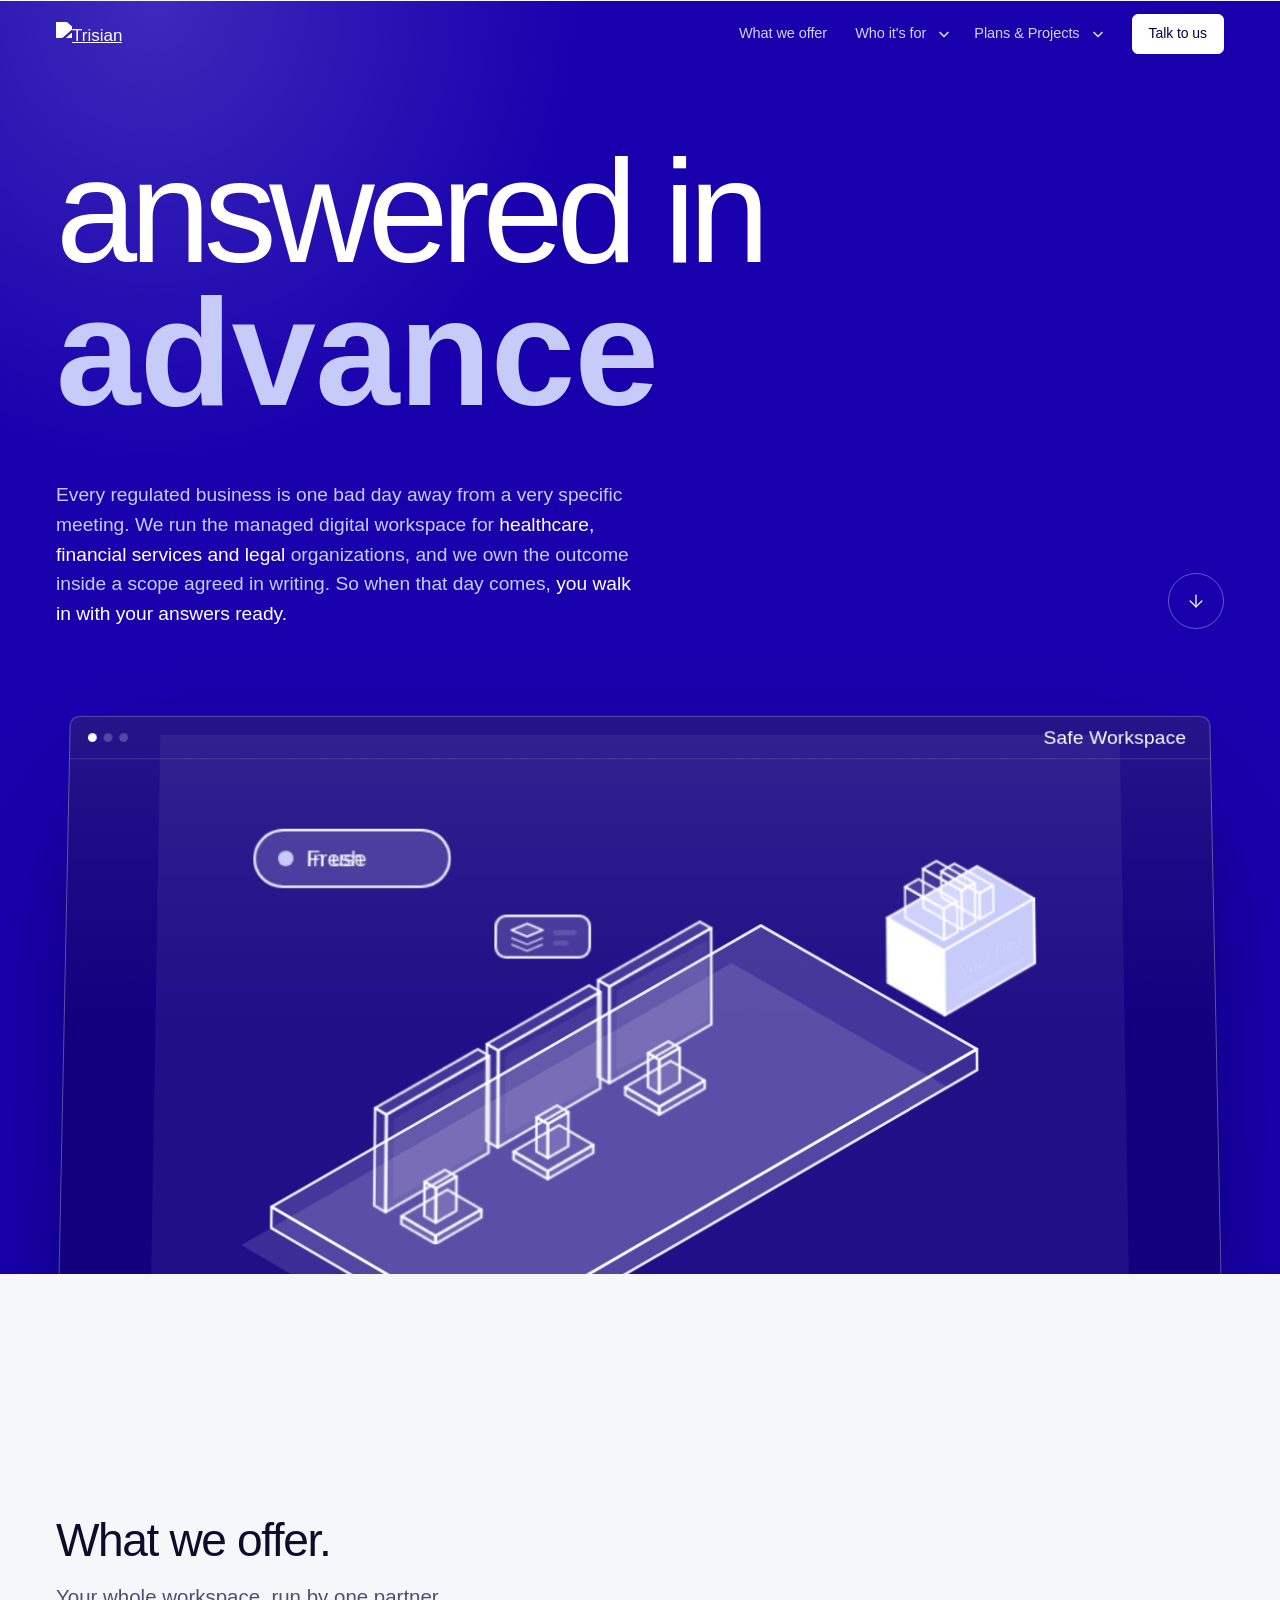
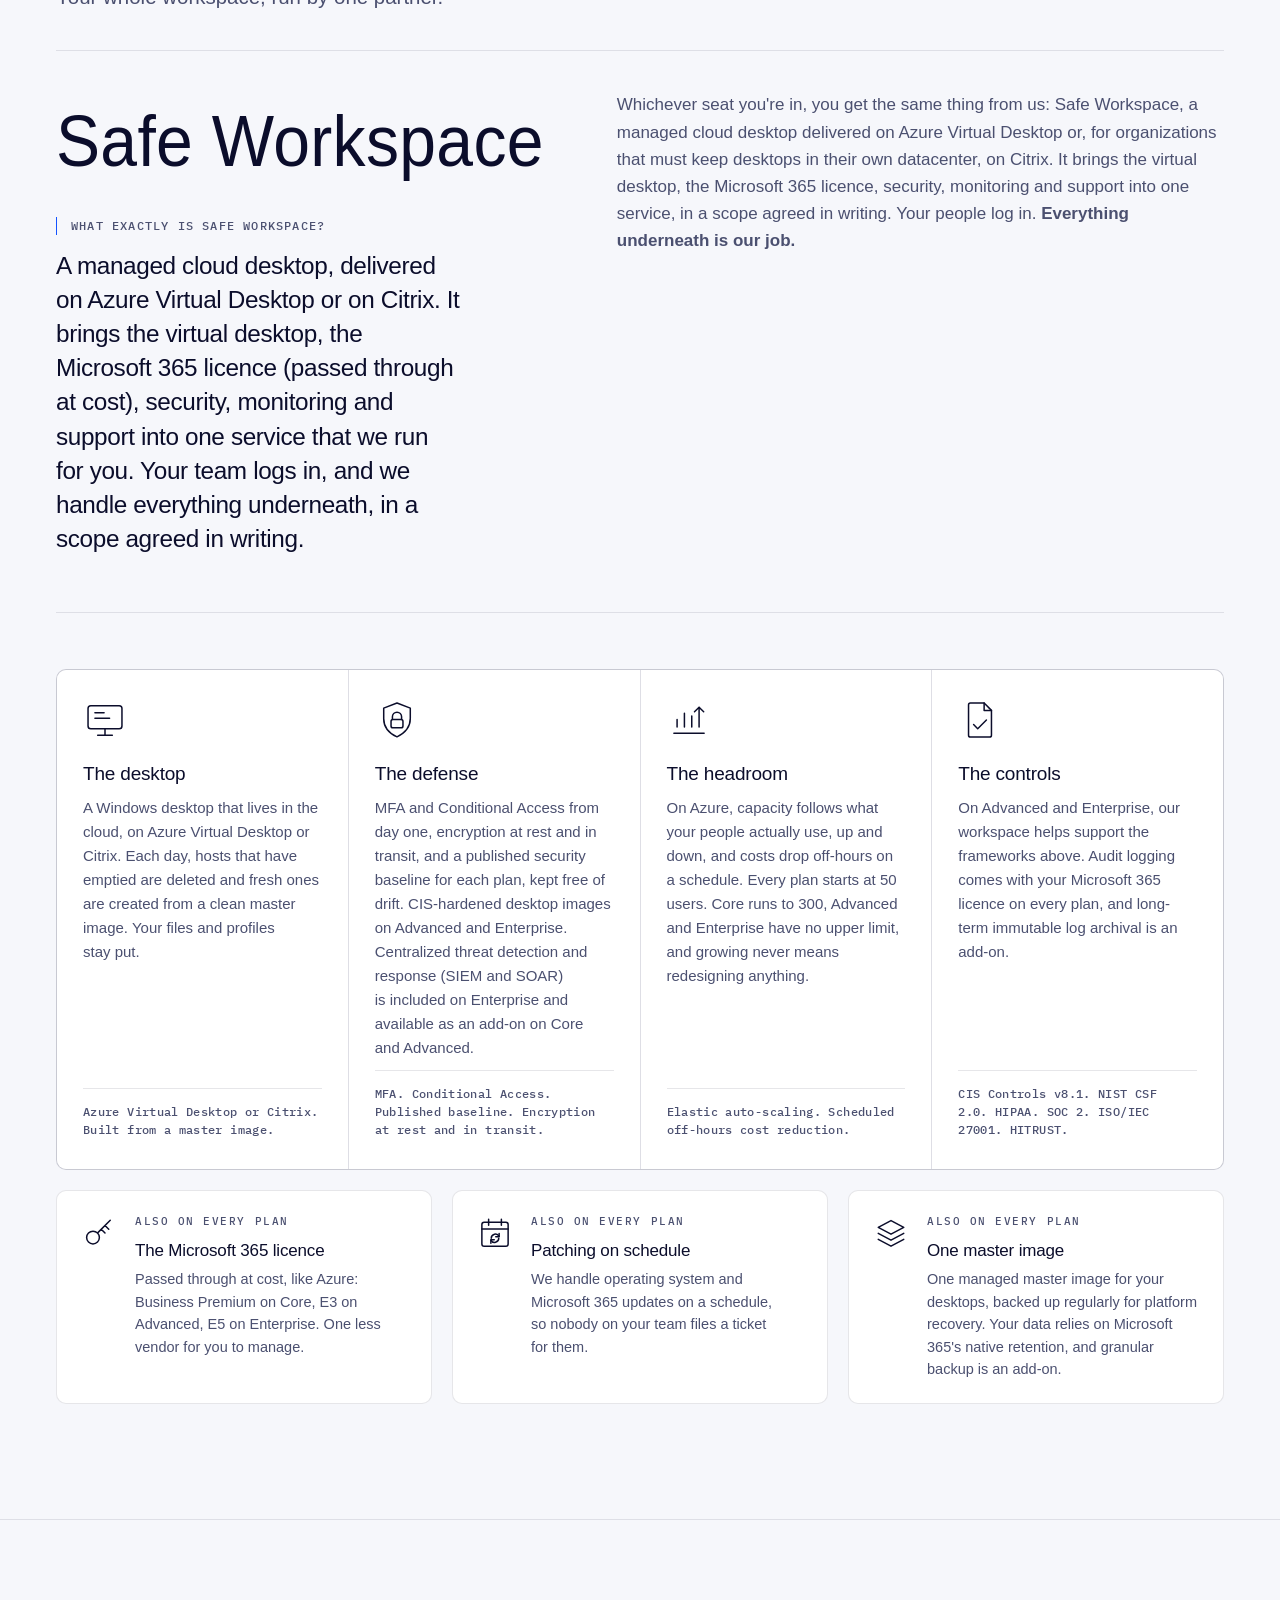
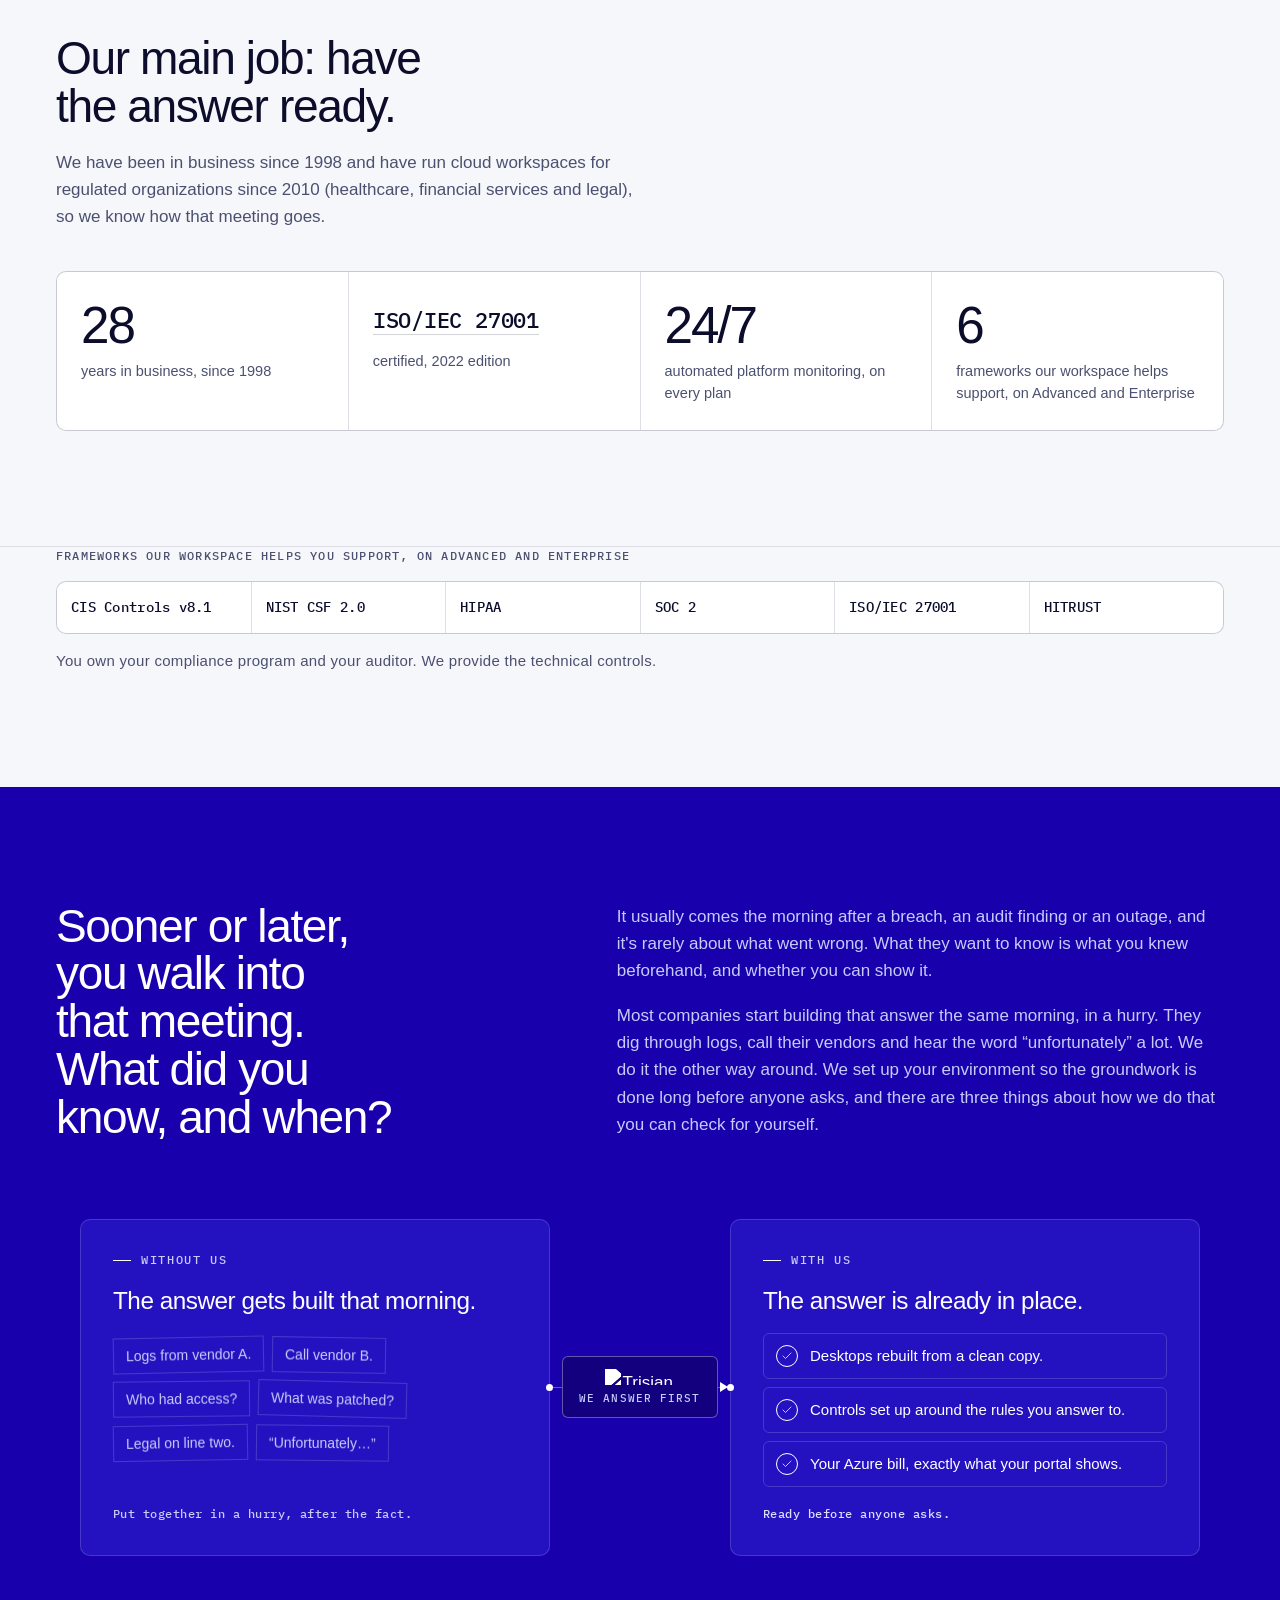
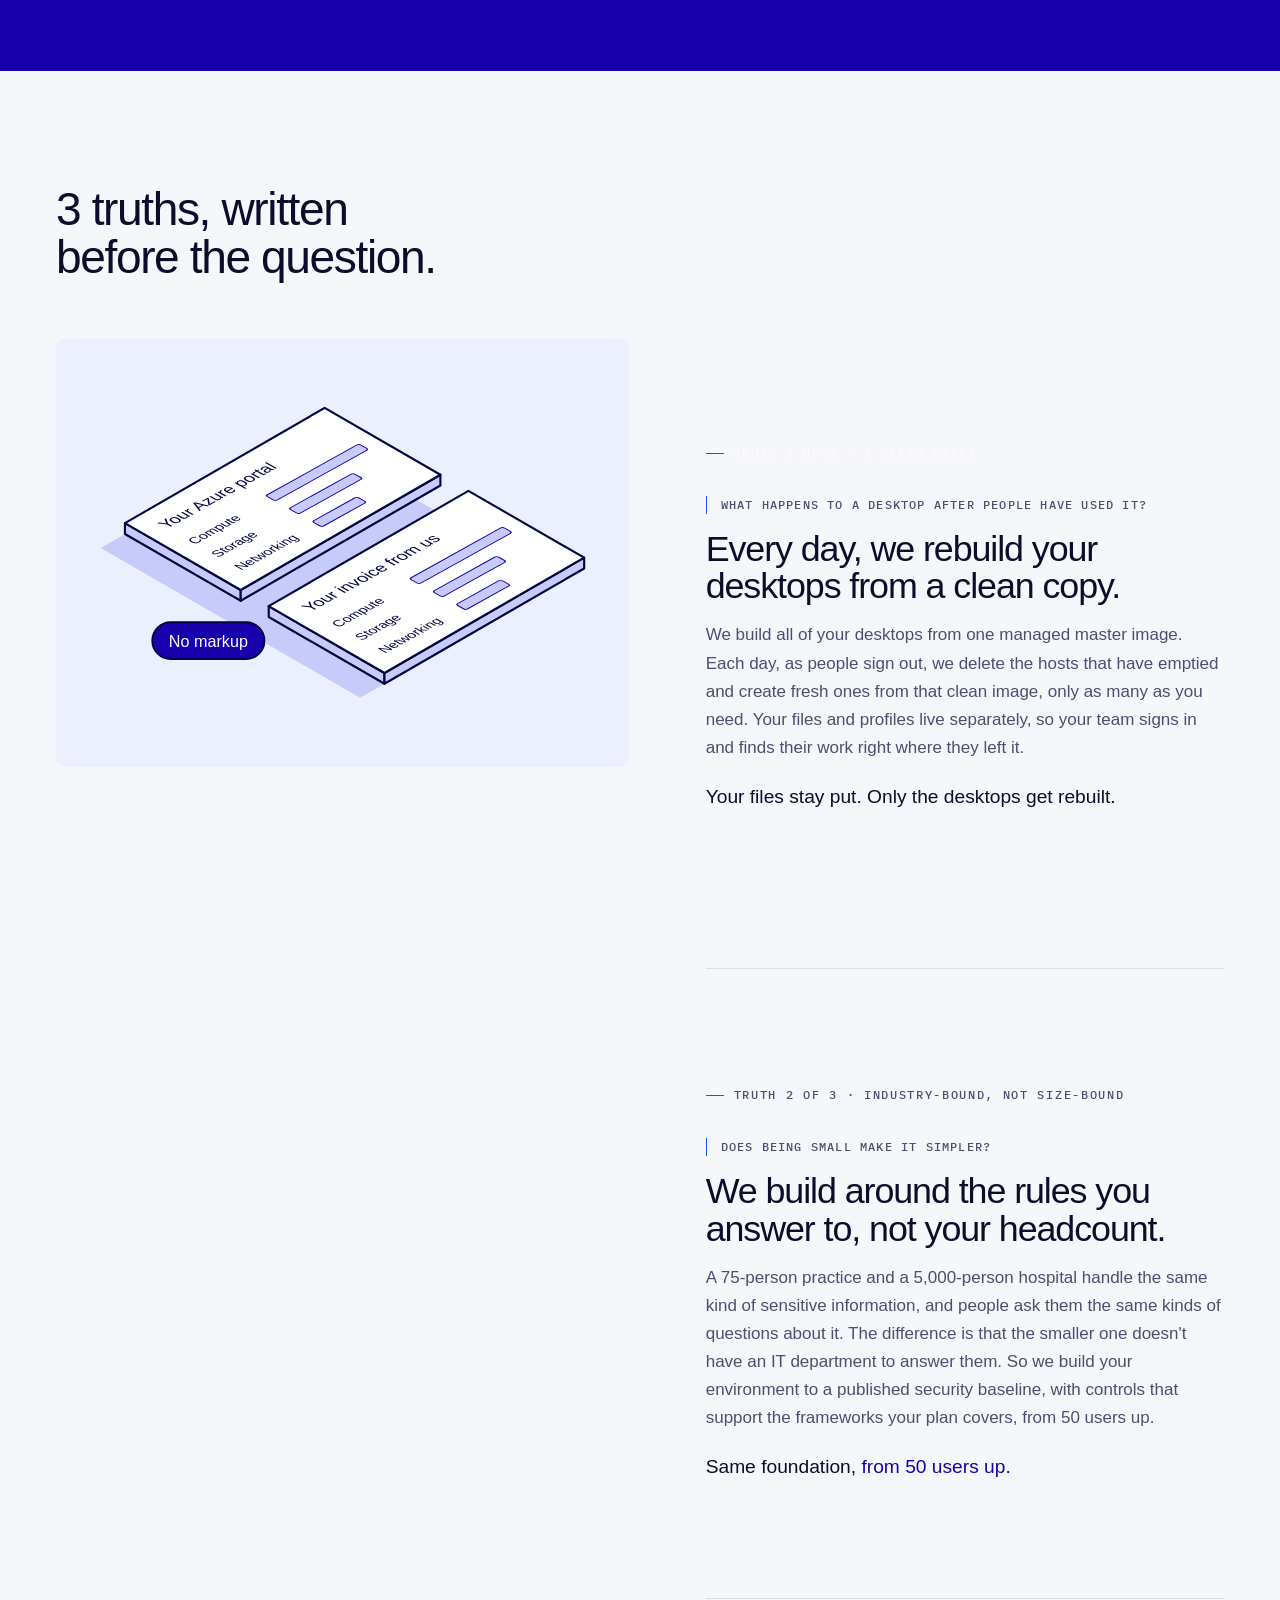
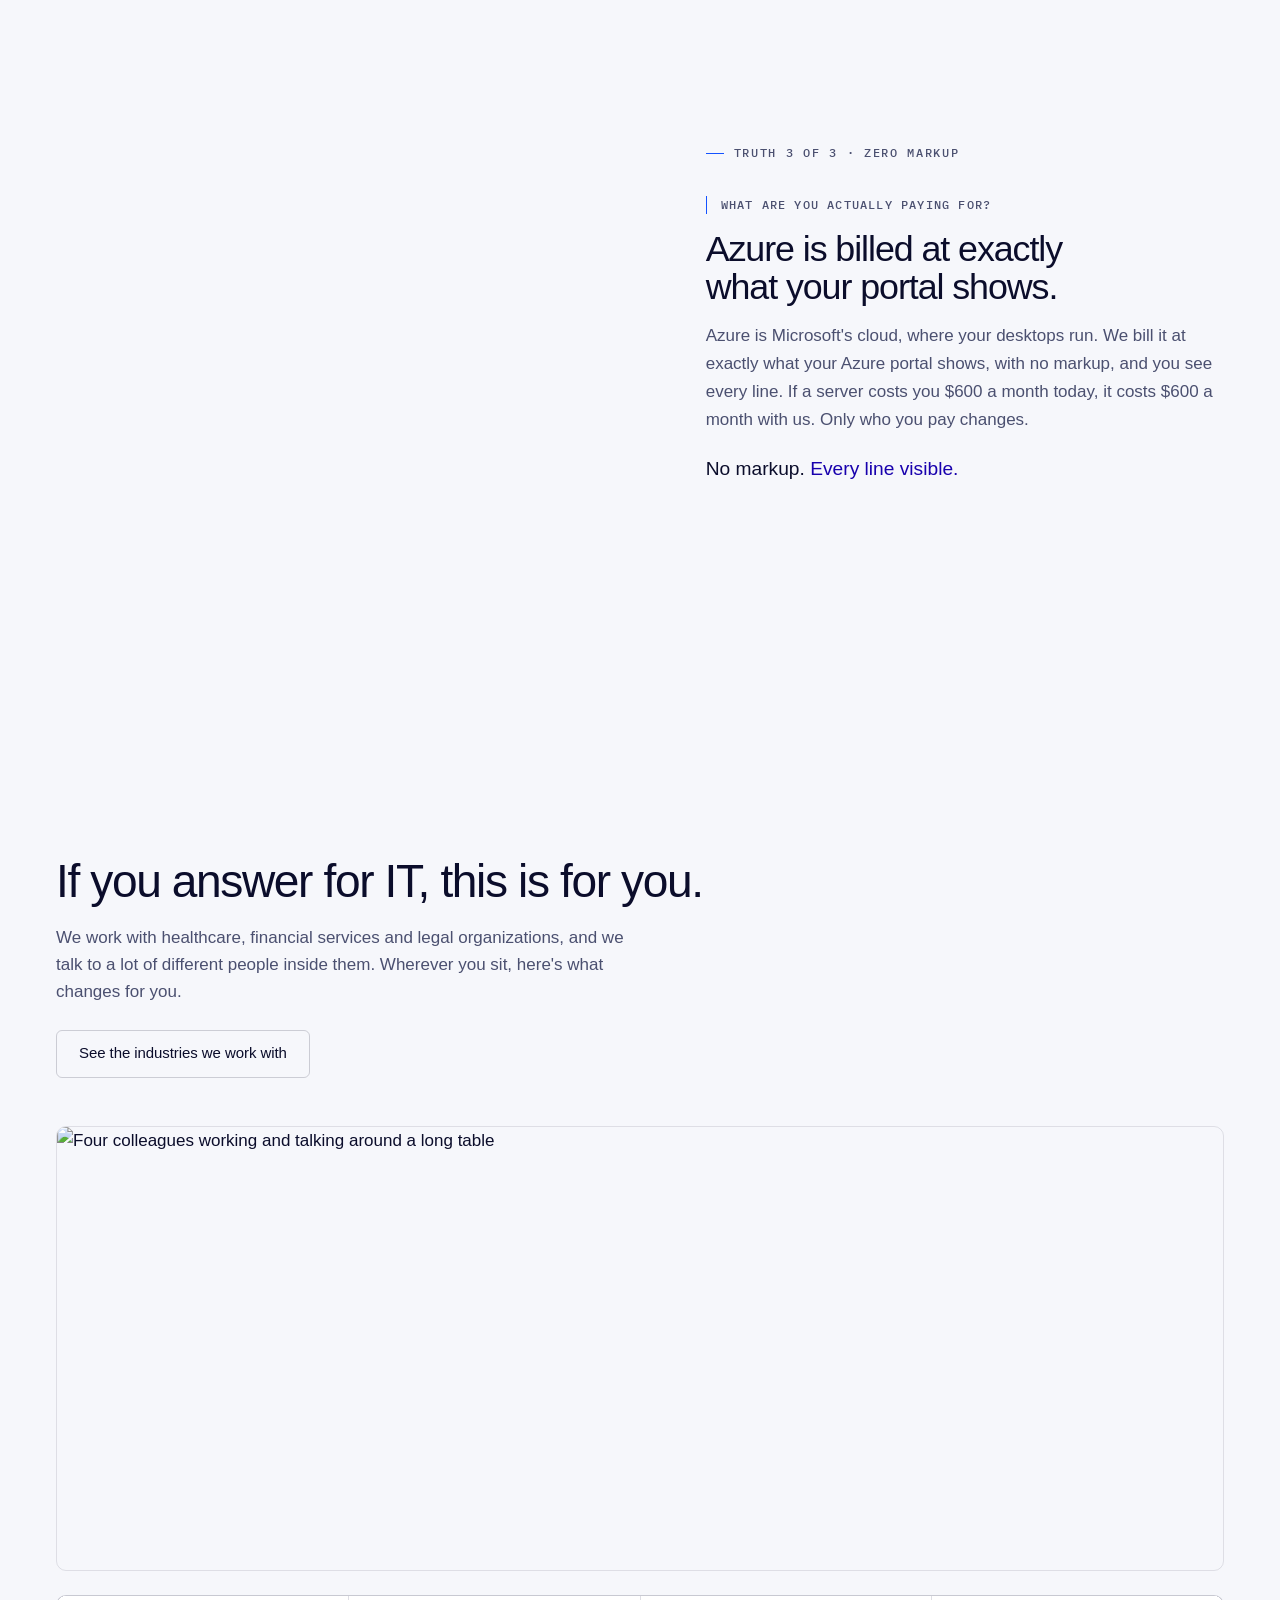
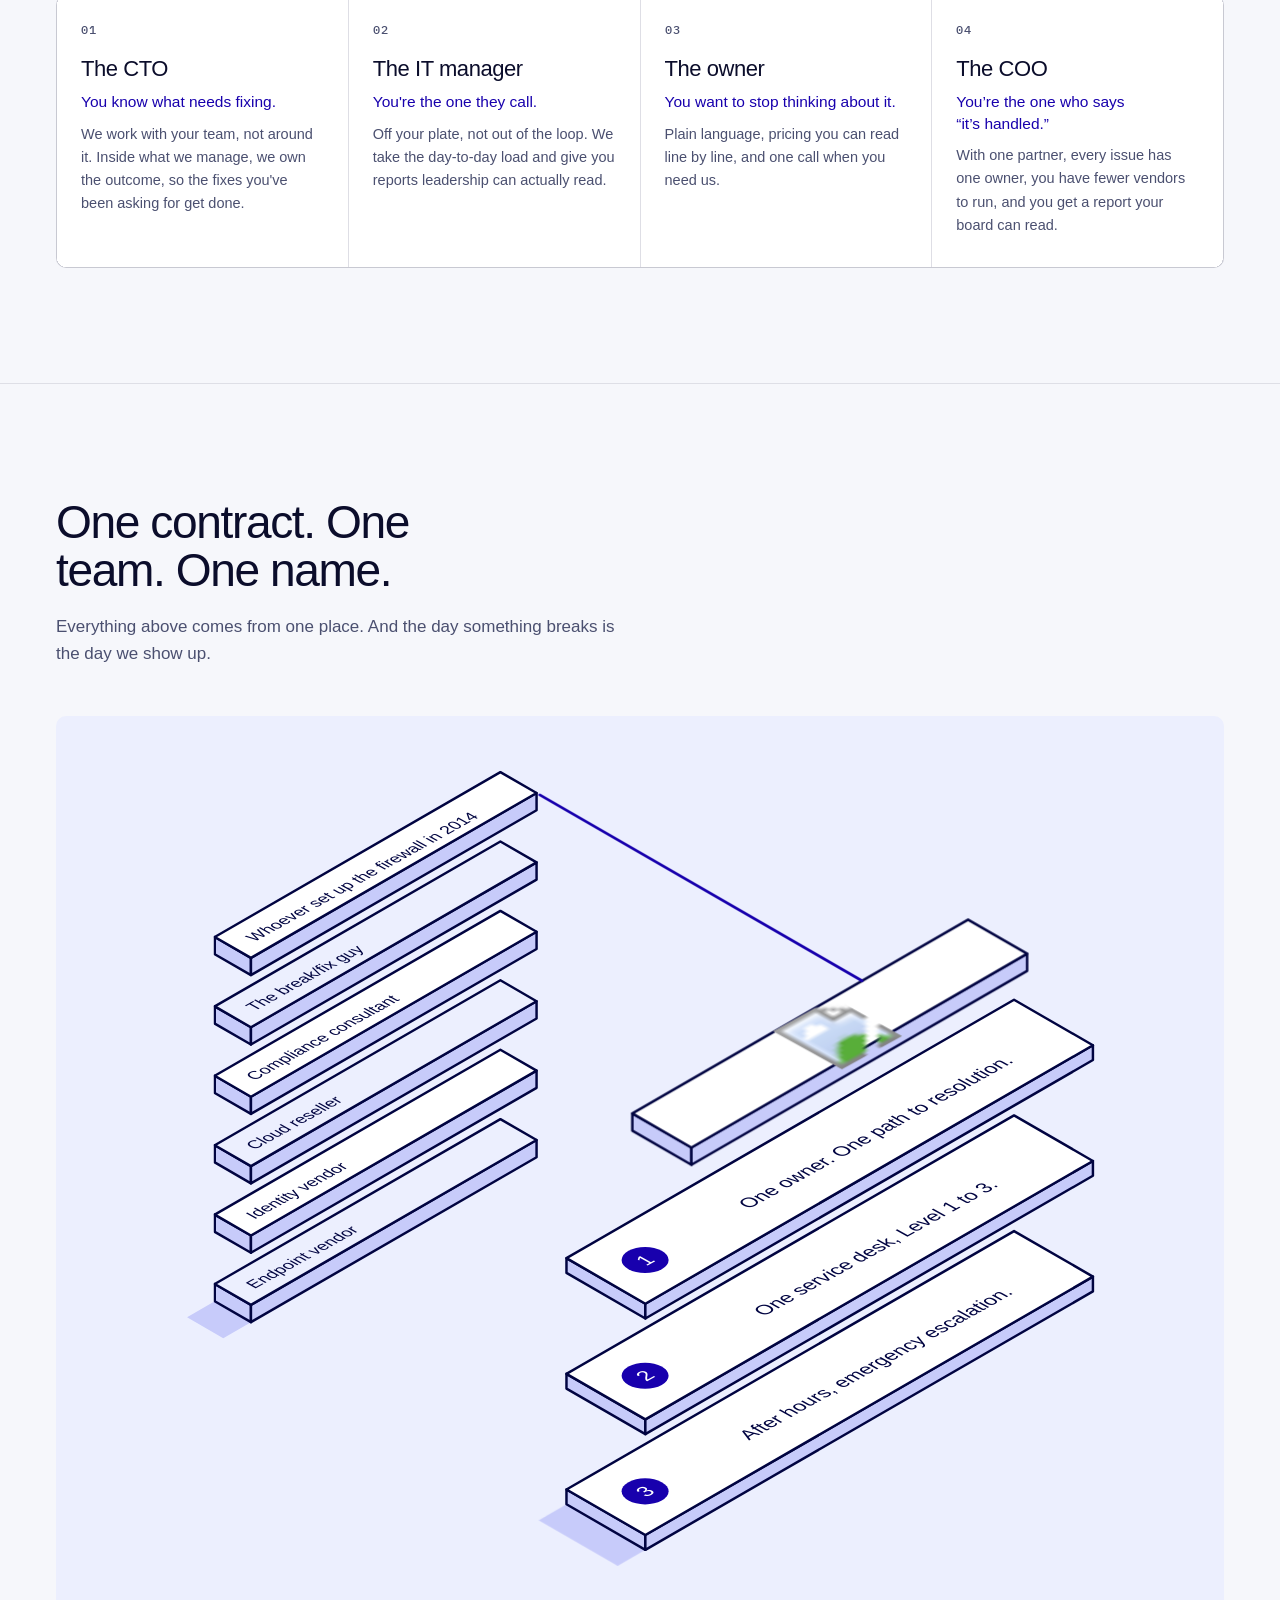
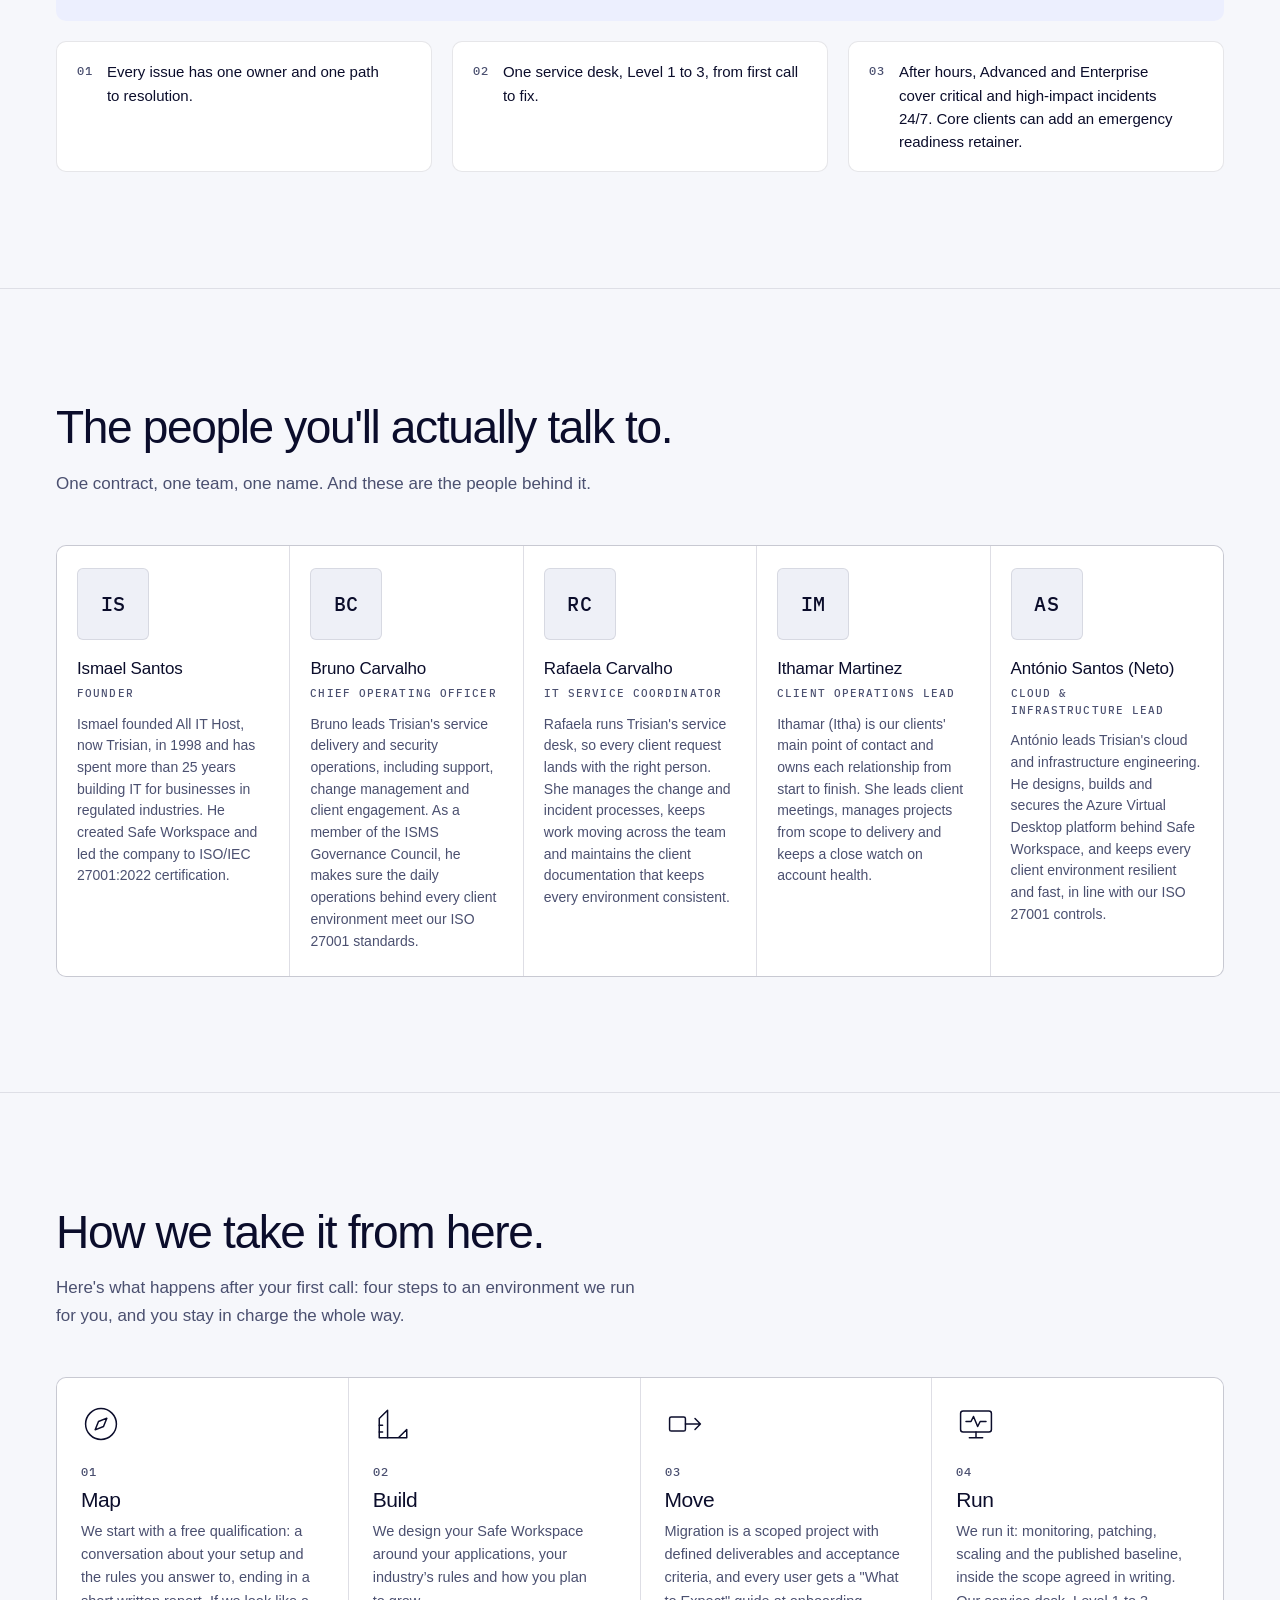
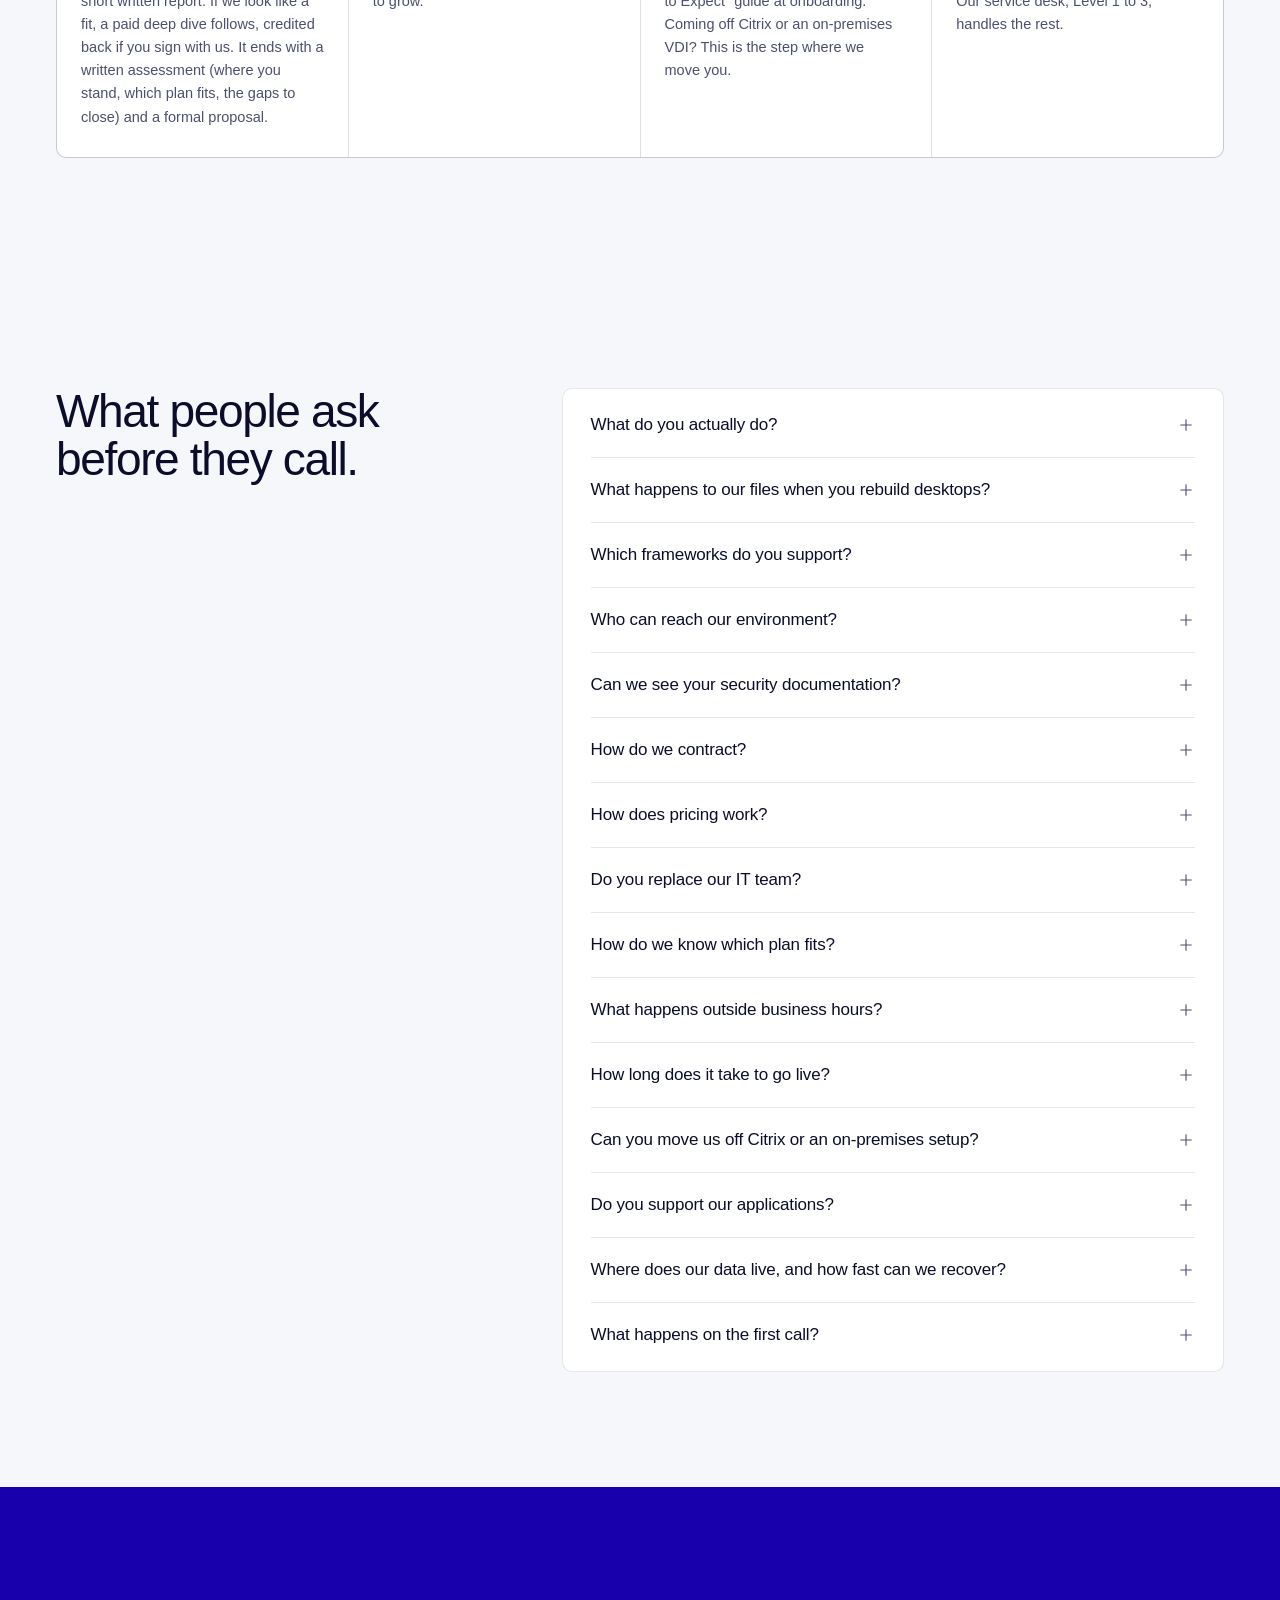
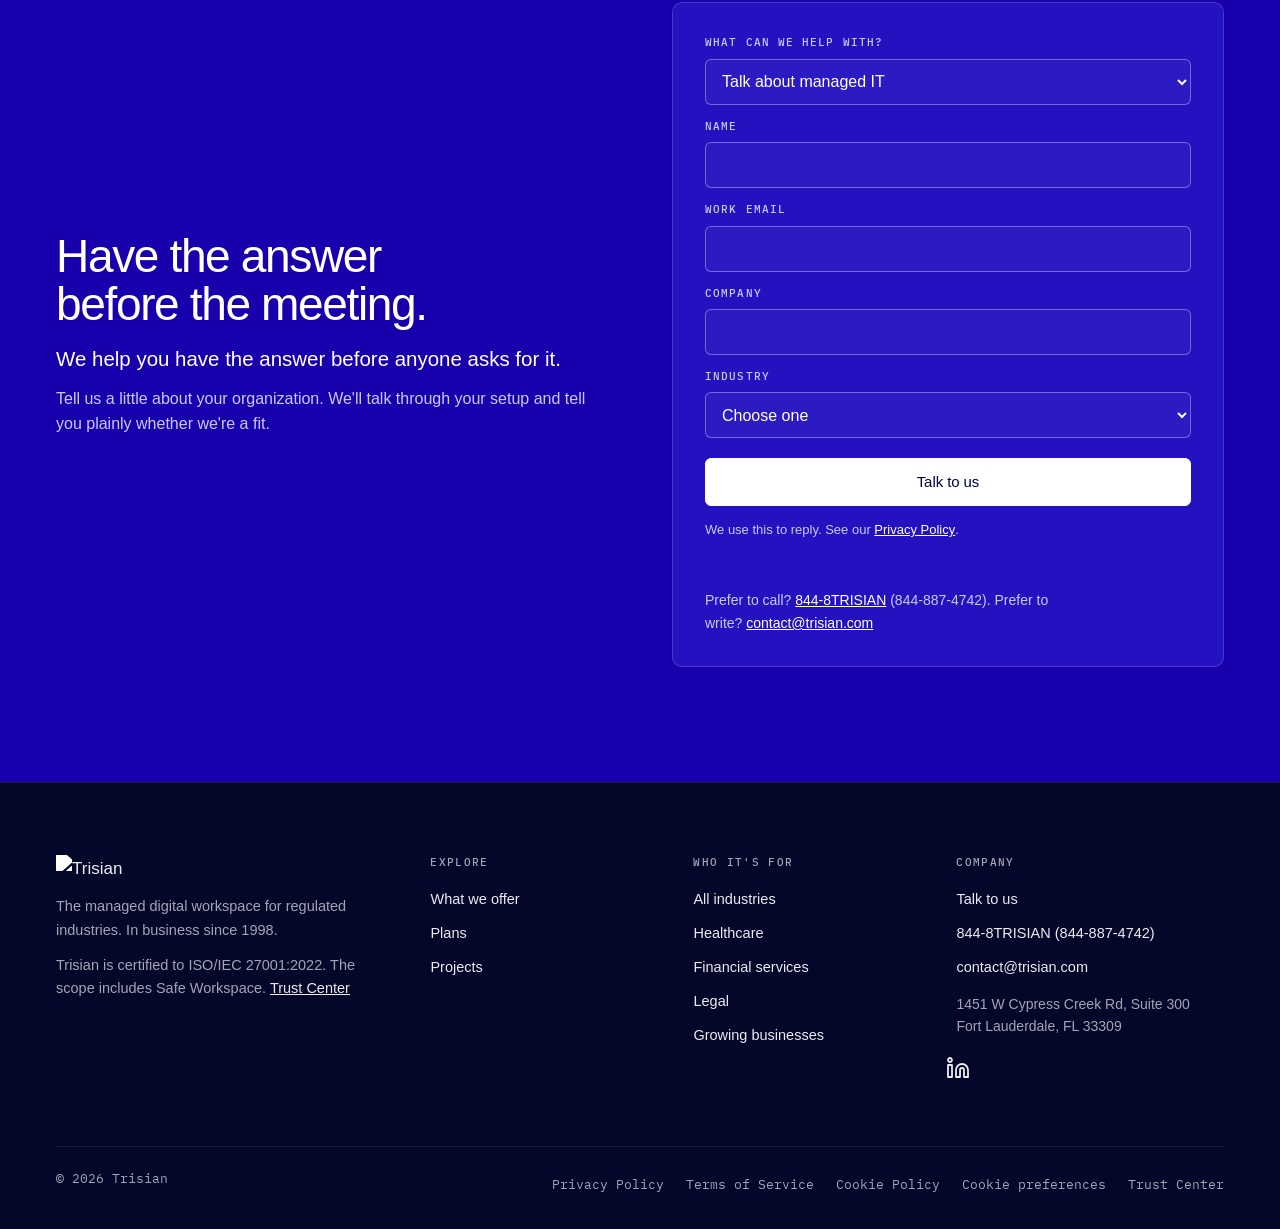
==== commit 5b8e3d00: "v3 home, second pass: the brand indigo, the line across the page, the product rebuilding, the story " ====
--- a/index.html
+++ b/index.html
@@ -56,18 +56,21 @@
 </header>
 <main id="top">
 <section class="hero reg-dark" id="top-hero">
-  <div class="wrap hero-grid">
+  <div class="wrap hero-head">
     <div class="hero-in">
     <h1 class="h1" id="h1"><span class="h1-fit"><span class="h1-a">answered</span> <span class="h1-b">in <span class="adv">advance</span></span></span></h1>
+    </div>
+    <div class="hero-row">
     <p class="hero-sub">Every regulated business is one bad day away from a very specific meeting. We run the managed digital workspace for <b>healthcare, financial services and legal</b> organizations, and we own the outcome inside a scope agreed in writing. So when that day comes, <b>you walk in with your answers ready.</b></p>
     <a class="scroll-cue" href="#meeting" aria-label="Scroll to the next section"><svg class="ic ic-arrow-right " width="22" height="22" viewBox="0 0 24 24" fill="none" stroke="currentColor" stroke-width="1.5" stroke-linecap="round" stroke-linejoin="round" aria-hidden="true"><path d="M5 12h14"/><path d="m12 5 7 7-7 7"/></svg></a>
     </div>
+  </div>
+  <div class="wrap">
     <div class="hero-render" aria-hidden="true">
-      <div class="sw-frame">
+      <div class="sw-frame" data-scene="a-clean-start" data-loop>
         <div class="sw-bar"><i></i><i></i><i></i></div>
         <svg class="sw-nameplate" viewBox="0 0 150 20"><text x="0" y="16" textLength="146" lengthAdjust="spacingAndGlyphs">Safe Workspace</text></svg>
         <div class="sw-stage"><svg class="iso sc sc-clean st-live sc-render" viewBox="-44.5 -333 648.5 463" width="648.5" height="463" xmlns="http://www.w3.org/2000/svg" overflow="visible"><g class="depth sc-plate" style="--depth:.8"><rect x="-90.5" y="-379" width="740.5" height="555" fill="#ECEFFE"/></g><g class="depth " style="--depth:0"><polygon points="-22.5,13 349.9,-202 514.4,-107 142,108" fill="#C7CBFA"/><g><polygon class="" points="0,-16 164.5,79 164.5,95 0,0" fill="#C7CBFA" stroke="#010441" stroke-width="2" stroke-linejoin="round"/><polygon class="" points="164.5,79 536.9,-136 536.9,-120 164.5,95" fill="#C7CBFA" stroke="#010441" stroke-width="2" stroke-linejoin="round"/><polygon class="" points="0,-16 372.4,-231 536.9,-136 164.5,79" fill="#FFFFFF" stroke="#010441" stroke-width="2" stroke-linejoin="round"/></g></g><g class="depth cs-front" style="--depth:-0.35"><g class="s1-machine"><g class="s1-mon" style="--rs:2700ms"><g><polygon class="" points="98.7,-9 124.7,6 124.7,12 98.7,-3" fill="#C7CBFA" stroke="#010441" stroke-width="2" stroke-linejoin="round"/><polygon class="" points="124.7,6 159.3,-14 159.3,-8 124.7,12" fill="#C7CBFA" stroke="#010441" stroke-width="2" stroke-linejoin="round"/><polygon class="" points="98.7,-9 133.4,-29 159.3,-14 124.7,6" fill="#ECEFFE" stroke="#010441" stroke-width="2" stroke-linejoin="round"/></g><g><polygon class="" points="116,-35 124.7,-30 124.7,-4 116,-9" fill="#C7CBFA" stroke="#010441" stroke-width="2" stroke-linejoin="round"/><polygon class="" points="124.7,-30 140.3,-39 140.3,-13 124.7,-4" fill="#C7CBFA" stroke="#010441" stroke-width="2" stroke-linejoin="round"/><polygon class="" points="116,-35 131.6,-44 140.3,-39 124.7,-30" fill="#ECEFFE" stroke="#010441" stroke-width="2" stroke-linejoin="round"/></g><g><polygon class="" points="77.9,-91 86.6,-86 86.6,-12 77.9,-17" fill="#C7CBFA" stroke="#010441" stroke-width="2" stroke-linejoin="round"/><polygon class="" points="86.6,-86 164.5,-131 164.5,-57 86.6,-12" fill="#C7CBFA" stroke="#010441" stroke-width="2" stroke-linejoin="round"/><polygon class="" points="77.9,-91 155.9,-136 164.5,-131 86.6,-86" fill="#FFFFFF" stroke="#010441" stroke-width="2" stroke-linejoin="round"/></g><g transform="matrix(0.9 -0.5 0 1 86.6 -86)"><rect class="s1-base" x="6" y="6" width="78" height="62" rx="3" fill="#ECEFFE"/><g class="s1-content" style="--ap:400ms"><rect x="8" y="8" width="46" height="30" rx="3" fill="#FFFFFF" stroke="#010441" stroke-width="1.3"/><rect x="8" y="8" width="46" height="7" rx="3" fill="#C7CBFA"/><path d="M14 23h27.6M14 30h18.4" stroke="#C7CBFA" stroke-width="2.6" stroke-linecap="round" fill="none"/><rect x="36" y="26" width="40" height="28" rx="3" fill="#FFFFFF" stroke="#010441" stroke-width="1.3"/><rect x="36" y="26" width="40" height="7" rx="3" fill="#C7CBFA"/><path d="M42 41h24M42 48h16" stroke="#C7CBFA" stroke-width="2.6" stroke-linecap="round" fill="none"/><rect x="10" y="50" width="14" height="8" rx="2" fill="#C7CBFA" stroke="#1800AD" stroke-width="1.1"/><rect x="58" y="52" width="12" height="8" rx="2" fill="#C7CBFA" stroke="#1800AD" stroke-width="1.1"/></g><rect class="s1-dim" style="--dm:1700ms" x="6" y="6" width="78" height="62" rx="3" fill="#C7CBFA"/></g></g><g class="s1-mon" style="--rs:2850ms"><g><polygon class="" points="183.6,-58 209.6,-43 209.6,-37 183.6,-52" fill="#C7CBFA" stroke="#010441" stroke-width="2" stroke-linejoin="round"/><polygon class="" points="209.6,-43 244.2,-63 244.2,-57 209.6,-37" fill="#C7CBFA" stroke="#010441" stroke-width="2" stroke-linejoin="round"/><polygon class="" points="183.6,-58 218.2,-78 244.2,-63 209.6,-43" fill="#ECEFFE" stroke="#010441" stroke-width="2" stroke-linejoin="round"/></g><g><polygon class="" points="200.9,-84 209.6,-79 209.6,-53 200.9,-58" fill="#C7CBFA" stroke="#010441" stroke-width="2" stroke-linejoin="round"/><polygon class="" points="209.6,-79 225.2,-88 225.2,-62 209.6,-53" fill="#C7CBFA" stroke="#010441" stroke-width="2" stroke-linejoin="round"/><polygon class="" points="200.9,-84 216.5,-93 225.2,-88 209.6,-79" fill="#ECEFFE" stroke="#010441" stroke-width="2" stroke-linejoin="round"/></g><g><polygon class="" points="162.8,-140 171.5,-135 171.5,-61 162.8,-66" fill="#C7CBFA" stroke="#010441" stroke-width="2" stroke-linejoin="round"/><polygon class="" points="171.5,-135 249.4,-180 249.4,-106 171.5,-61" fill="#C7CBFA" stroke="#010441" stroke-width="2" stroke-linejoin="round"/><polygon class="" points="162.8,-140 240.8,-185 249.4,-180 171.5,-135" fill="#FFFFFF" stroke="#010441" stroke-width="2" stroke-linejoin="round"/></g><g transform="matrix(0.9 -0.5 0 1 171.5 -135)"><rect class="s1-base" x="6" y="6" width="78" height="62" rx="3" fill="#ECEFFE"/><g class="s1-content" style="--ap:650ms"><rect x="8" y="8" width="46" height="30" rx="3" fill="#FFFFFF" stroke="#010441" stroke-width="1.3"/><rect x="8" y="8" width="46" height="7" rx="3" fill="#C7CBFA"/><path d="M14 23h27.6M14 30h18.4" stroke="#C7CBFA" stroke-width="2.6" stroke-linecap="round" fill="none"/><rect x="36" y="26" width="40" height="28" rx="3" fill="#FFFFFF" stroke="#010441" stroke-width="1.3"/><rect x="36" y="26" width="40" height="7" rx="3" fill="#C7CBFA"/><path d="M42 41h24M42 48h16" stroke="#C7CBFA" stroke-width="2.6" stroke-linecap="round" fill="none"/><rect x="10" y="50" width="14" height="8" rx="2" fill="#C7CBFA" stroke="#1800AD" stroke-width="1.1"/><rect x="58" y="52" width="12" height="8" rx="2" fill="#C7CBFA" stroke="#1800AD" stroke-width="1.1"/></g><rect class="s1-dim" style="--dm:1950ms" x="6" y="6" width="78" height="62" rx="3" fill="#C7CBFA"/></g></g><g class="s1-mon" style="--rs:3000ms"><g><polygon class="" points="268.5,-107 294.4,-92 294.4,-86 268.5,-101" fill="#C7CBFA" stroke="#010441" stroke-width="2" stroke-linejoin="round"/><polygon class="" points="294.4,-92 329.1,-112 329.1,-106 294.4,-86" fill="#C7CBFA" stroke="#010441" stroke-width="2" stroke-linejoin="round"/><polygon class="" points="268.5,-107 303.1,-127 329.1,-112 294.4,-92" fill="#ECEFFE" stroke="#010441" stroke-width="2" stroke-linejoin="round"/></g><g><polygon class="" points="285.8,-133 294.4,-128 294.4,-102 285.8,-107" fill="#C7CBFA" stroke="#010441" stroke-width="2" stroke-linejoin="round"/><polygon class="" points="294.4,-128 310,-137 310,-111 294.4,-102" fill="#C7CBFA" stroke="#010441" stroke-width="2" stroke-linejoin="round"/><polygon class="" points="285.8,-133 301.4,-142 310,-137 294.4,-128" fill="#ECEFFE" stroke="#010441" stroke-width="2" stroke-linejoin="round"/></g><g><polygon class="" points="247.7,-189 256.3,-184 256.3,-110 247.7,-115" fill="#C7CBFA" stroke="#010441" stroke-width="2" stroke-linejoin="round"/><polygon class="" points="256.3,-184 334.3,-229 334.3,-155 256.3,-110" fill="#C7CBFA" stroke="#010441" stroke-width="2" stroke-linejoin="round"/><polygon class="" points="247.7,-189 325.6,-234 334.3,-229 256.3,-184" fill="#FFFFFF" stroke="#010441" stroke-width="2" stroke-linejoin="round"/></g><g transform="matrix(0.9 -0.5 0 1 256.3 -184)"><rect class="s1-base" x="6" y="6" width="78" height="62" rx="3" fill="#ECEFFE"/><g class="s1-content" style="--ap:900ms"><rect x="8" y="8" width="46" height="30" rx="3" fill="#FFFFFF" stroke="#010441" stroke-width="1.3"/><rect x="8" y="8" width="46" height="7" rx="3" fill="#C7CBFA"/><path d="M14 23h27.6M14 30h18.4" stroke="#C7CBFA" stroke-width="2.6" stroke-linecap="round" fill="none"/><rect x="36" y="26" width="40" height="28" rx="3" fill="#FFFFFF" stroke="#010441" stroke-width="1.3"/><rect x="36" y="26" width="40" height="7" rx="3" fill="#C7CBFA"/><path d="M42 41h24M42 48h16" stroke="#C7CBFA" stroke-width="2.6" stroke-linecap="round" fill="none"/><rect x="10" y="50" width="14" height="8" rx="2" fill="#C7CBFA" stroke="#1800AD" stroke-width="1.1"/><rect x="58" y="52" width="12" height="8" rx="2" fill="#C7CBFA" stroke="#1800AD" stroke-width="1.1"/></g><rect class="s1-dim" style="--dm:2200ms" x="6" y="6" width="78" height="62" rx="3" fill="#C7CBFA"/></g></g></g></g><g class="depth cs-master" style="--depth:-0.35"><g transform="translate(169.2 -238.5)"><g class="s1-master"><rect width="72" height="32" rx="8" fill="#FFFFFF" stroke="#010441" stroke-width="2"/><path d="M12 11l12-5 12 5-12 5z" fill="#C7CBFA" stroke="#010441" stroke-width="1.4" stroke-linejoin="round"/><path d="M12 17l12 5 12-5M12 22l12 5 12-5" fill="none" stroke="#010441" stroke-width="1.4" stroke-linejoin="round" opacity=".65"/><rect x="44" y="11" width="18" height="4" rx="2" fill="#C7CBFA"/><rect x="44" y="19" width="12" height="4" rx="2" fill="#C7CBFA"/></g></g></g><g class="depth cs-mid" style="--depth:0.35"><g class="s1-files"><g><polygon class="" points="469.4,-237 512.7,-212 512.7,-162 469.4,-187" fill="#1453FF" stroke="#010441" stroke-width="2" stroke-linejoin="round"/><polygon class="" points="512.7,-212 582,-252 582,-202 512.7,-162" fill="#1800AD" stroke="#010441" stroke-width="2" stroke-linejoin="round"/><polygon class="" points="469.4,-237 538.7,-277 582,-252 512.7,-212" fill="#576FF6" stroke="#010441" stroke-width="2" stroke-linejoin="round"/></g><g><polygon class="" points="483.2,-261 512.7,-244 512.7,-220 483.2,-237" fill="#C7CBFA" stroke="#010441" stroke-width="1.6" stroke-linejoin="round"/><polygon class="" points="512.7,-244 523.1,-250 523.1,-226 512.7,-220" fill="#C7CBFA" stroke="#010441" stroke-width="1.6" stroke-linejoin="round"/><polygon class="" points="483.2,-261 493.6,-267 523.1,-250 512.7,-244" fill="#FFFFFF" stroke="#010441" stroke-width="1.6" stroke-linejoin="round"/></g><g><polygon class="" points="497.1,-275 526.5,-258 526.5,-228 497.1,-245" fill="#C7CBFA" stroke="#010441" stroke-width="1.6" stroke-linejoin="round"/><polygon class="" points="526.5,-258 536.9,-264 536.9,-234 526.5,-228" fill="#C7CBFA" stroke="#010441" stroke-width="1.6" stroke-linejoin="round"/><polygon class="" points="497.1,-275 507.5,-281 536.9,-264 526.5,-258" fill="#ECEFFE" stroke="#010441" stroke-width="1.6" stroke-linejoin="round"/></g><g><polygon class="" points="511,-273 540.4,-256 540.4,-236 511,-253" fill="#C7CBFA" stroke="#010441" stroke-width="1.6" stroke-linejoin="round"/><polygon class="" points="540.4,-256 550.8,-262 550.8,-242 540.4,-236" fill="#C7CBFA" stroke="#010441" stroke-width="1.6" stroke-linejoin="round"/><polygon class="" points="511,-273 521.3,-279 550.8,-262 540.4,-256" fill="#FFFFFF" stroke="#010441" stroke-width="1.6" stroke-linejoin="round"/></g><g transform="matrix(0.9 -0.5 0 1 512.7 -212)"><text x="40" y="29" text-anchor="middle" class="sc-t" font-size="13" fill="#FFFFFF">Your files</text><rect x="12" y="38" width="56" height="5" rx="2" fill="#C7CBFA" opacity=".7"/></g></g></g><g class="depth cs-chip" style="--depth:0.35"><g class="s1-chip" transform="translate(-16.5 -305)"><rect width="150" height="44" rx="22" fill="#FFFFFF" stroke="#010441" stroke-width="2"/><circle cx="24" cy="22" r="6" fill="#1800AD"/><text class="sc-t t-use" x="40" y="28" font-size="17" fill="#010441">In use</text><text class="sc-t t-out" x="40" y="28" font-size="17" fill="#010441">Signed out</text><text class="sc-t t-fresh" x="40" y="28" font-size="17" fill="#010441">Fresh</text></g></g></svg></div>
-        <div class="sw-ledger"><i style="--w:72%"></i><i style="--w:46%"></i><i style="--w:60%"></i></div>
       </div>
     </div>
   </div>
@@ -186,15 +189,20 @@
     </div>
   </div>
 </section>
-<section class="answers s-white" id="answers">
+<section class="answers story" id="answers">
   <a id="truths" aria-hidden="true"></a>
   <div class="ans-intro" id="ansIntro">
     <div class="ans-intro-in">
       <h2 class="h-section" data-split>3 truths, written before the question.</h2>
     </div>
   </div>
-  <div class="wrap">
-    <div class="ans-list">
+  <div class="wrap story-grid">
+    <div class="story-visual"><div class="story-stage">
+        <figure class="ans-viz" data-for="answer-1"><div class="scene-card" data-scene="a-clean-start" id="sc-a-clean-start" data-once><svg class="iso sc sc-clean st-live" viewBox="-44.5 -333 648.5 463" width="648.5" height="463" role="img" aria-label="Three desktops in use, with windows open. As people sign out the desktops dim in turn. A master image card stamps down and fresh desktops rise, one at a time. The files shelf beside them stays lit the whole time." xmlns="http://www.w3.org/2000/svg" overflow="visible"><g class="depth sc-plate" style="--depth:.8"><rect x="-90.5" y="-379" width="740.5" height="555" fill="#ECEFFE"/></g><g class="depth " style="--depth:0"><polygon points="-22.5,13 349.9,-202 514.4,-107 142,108" fill="#C7CBFA"/><g><polygon class="" points="0,-16 164.5,79 164.5,95 0,0" fill="#C7CBFA" stroke="#010441" stroke-width="2" stroke-linejoin="round"/><polygon class="" points="164.5,79 536.9,-136 536.9,-120 164.5,95" fill="#C7CBFA" stroke="#010441" stroke-width="2" stroke-linejoin="round"/><polygon class="" points="0,-16 372.4,-231 536.9,-136 164.5,79" fill="#FFFFFF" stroke="#010441" stroke-width="2" stroke-linejoin="round"/></g></g><g class="depth cs-front" style="--depth:-0.35"><g class="s1-machine"><g class="s1-mon" style="--rs:2700ms"><g><polygon class="" points="98.7,-9 124.7,6 124.7,12 98.7,-3" fill="#C7CBFA" stroke="#010441" stroke-width="2" stroke-linejoin="round"/><polygon class="" points="124.7,6 159.3,-14 159.3,-8 124.7,12" fill="#C7CBFA" stroke="#010441" stroke-width="2" stroke-linejoin="round"/><polygon class="" points="98.7,-9 133.4,-29 159.3,-14 124.7,6" fill="#ECEFFE" stroke="#010441" stroke-width="2" stroke-linejoin="round"/></g><g><polygon class="" points="116,-35 124.7,-30 124.7,-4 116,-9" fill="#C7CBFA" stroke="#010441" stroke-width="2" stroke-linejoin="round"/><polygon class="" points="124.7,-30 140.3,-39 140.3,-13 124.7,-4" fill="#C7CBFA" stroke="#010441" stroke-width="2" stroke-linejoin="round"/><polygon class="" points="116,-35 131.6,-44 140.3,-39 124.7,-30" fill="#ECEFFE" stroke="#010441" stroke-width="2" stroke-linejoin="round"/></g><g><polygon class="" points="77.9,-91 86.6,-86 86.6,-12 77.9,-17" fill="#C7CBFA" stroke="#010441" stroke-width="2" stroke-linejoin="round"/><polygon class="" points="86.6,-86 164.5,-131 164.5,-57 86.6,-12" fill="#C7CBFA" stroke="#010441" stroke-width="2" stroke-linejoin="round"/><polygon class="" points="77.9,-91 155.9,-136 164.5,-131 86.6,-86" fill="#FFFFFF" stroke="#010441" stroke-width="2" stroke-linejoin="round"/></g><g transform="matrix(0.9 -0.5 0 1 86.6 -86)"><rect class="s1-base" x="6" y="6" width="78" height="62" rx="3" fill="#ECEFFE"/><g class="s1-content" style="--ap:400ms"><rect x="8" y="8" width="46" height="30" rx="3" fill="#FFFFFF" stroke="#010441" stroke-width="1.3"/><rect x="8" y="8" width="46" height="7" rx="3" fill="#C7CBFA"/><path d="M14 23h27.6M14 30h18.4" stroke="#C7CBFA" stroke-width="2.6" stroke-linecap="round" fill="none"/><rect x="36" y="26" width="40" height="28" rx="3" fill="#FFFFFF" stroke="#010441" stroke-width="1.3"/><rect x="36" y="26" width="40" height="7" rx="3" fill="#C7CBFA"/><path d="M42 41h24M42 48h16" stroke="#C7CBFA" stroke-width="2.6" stroke-linecap="round" fill="none"/><rect x="10" y="50" width="14" height="8" rx="2" fill="#C7CBFA" stroke="#1800AD" stroke-width="1.1"/><rect x="58" y="52" width="12" height="8" rx="2" fill="#C7CBFA" stroke="#1800AD" stroke-width="1.1"/></g><rect class="s1-dim" style="--dm:1700ms" x="6" y="6" width="78" height="62" rx="3" fill="#C7CBFA"/></g></g><g class="s1-mon" style="--rs:2850ms"><g><polygon class="" points="183.6,-58 209.6,-43 209.6,-37 183.6,-52" fill="#C7CBFA" stroke="#010441" stroke-width="2" stroke-linejoin="round"/><polygon class="" points="209.6,-43 244.2,-63 244.2,-57 209.6,-37" fill="#C7CBFA" stroke="#010441" stroke-width="2" stroke-linejoin="round"/><polygon class="" points="183.6,-58 218.2,-78 244.2,-63 209.6,-43" fill="#ECEFFE" stroke="#010441" stroke-width="2" stroke-linejoin="round"/></g><g><polygon class="" points="200.9,-84 209.6,-79 209.6,-53 200.9,-58" fill="#C7CBFA" stroke="#010441" stroke-width="2" stroke-linejoin="round"/><polygon class="" points="209.6,-79 225.2,-88 225.2,-62 209.6,-53" fill="#C7CBFA" stroke="#010441" stroke-width="2" stroke-linejoin="round"/><polygon class="" points="200.9,-84 216.5,-93 225.2,-88 209.6,-79" fill="#ECEFFE" stroke="#010441" stroke-width="2" stroke-linejoin="round"/></g><g><polygon class="" points="162.8,-140 171.5,-135 171.5,-61 162.8,-66" fill="#C7CBFA" stroke="#010441" stroke-width="2" stroke-linejoin="round"/><polygon class="" points="171.5,-135 249.4,-180 249.4,-106 171.5,-61" fill="#C7CBFA" stroke="#010441" stroke-width="2" stroke-linejoin="round"/><polygon class="" points="162.8,-140 240.8,-185 249.4,-180 171.5,-135" fill="#FFFFFF" stroke="#010441" stroke-width="2" stroke-linejoin="round"/></g><g transform="matrix(0.9 -0.5 0 1 171.5 -135)"><rect class="s1-base" x="6" y="6" width="78" height="62" rx="3" fill="#ECEFFE"/><g class="s1-content" style="--ap:650ms"><rect x="8" y="8" width="46" height="30" rx="3" fill="#FFFFFF" stroke="#010441" stroke-width="1.3"/><rect x="8" y="8" width="46" height="7" rx="3" fill="#C7CBFA"/><path d="M14 23h27.6M14 30h18.4" stroke="#C7CBFA" stroke-width="2.6" stroke-linecap="round" fill="none"/><rect x="36" y="26" width="40" height="28" rx="3" fill="#FFFFFF" stroke="#010441" stroke-width="1.3"/><rect x="36" y="26" width="40" height="7" rx="3" fill="#C7CBFA"/><path d="M42 41h24M42 48h16" stroke="#C7CBFA" stroke-width="2.6" stroke-linecap="round" fill="none"/><rect x="10" y="50" width="14" height="8" rx="2" fill="#C7CBFA" stroke="#1800AD" stroke-width="1.1"/><rect x="58" y="52" width="12" height="8" rx="2" fill="#C7CBFA" stroke="#1800AD" stroke-width="1.1"/></g><rect class="s1-dim" style="--dm:1950ms" x="6" y="6" width="78" height="62" rx="3" fill="#C7CBFA"/></g></g><g class="s1-mon" style="--rs:3000ms"><g><polygon class="" points="268.5,-107 294.4,-92 294.4,-86 268.5,-101" fill="#C7CBFA" stroke="#010441" stroke-width="2" stroke-linejoin="round"/><polygon class="" points="294.4,-92 329.1,-112 329.1,-106 294.4,-86" fill="#C7CBFA" stroke="#010441" stroke-width="2" stroke-linejoin="round"/><polygon class="" points="268.5,-107 303.1,-127 329.1,-112 294.4,-92" fill="#ECEFFE" stroke="#010441" stroke-width="2" stroke-linejoin="round"/></g><g><polygon class="" points="285.8,-133 294.4,-128 294.4,-102 285.8,-107" fill="#C7CBFA" stroke="#010441" stroke-width="2" stroke-linejoin="round"/><polygon class="" points="294.4,-128 310,-137 310,-111 294.4,-102" fill="#C7CBFA" stroke="#010441" stroke-width="2" stroke-linejoin="round"/><polygon class="" points="285.8,-133 301.4,-142 310,-137 294.4,-128" fill="#ECEFFE" stroke="#010441" stroke-width="2" stroke-linejoin="round"/></g><g><polygon class="" points="247.7,-189 256.3,-184 256.3,-110 247.7,-115" fill="#C7CBFA" stroke="#010441" stroke-width="2" stroke-linejoin="round"/><polygon class="" points="256.3,-184 334.3,-229 334.3,-155 256.3,-110" fill="#C7CBFA" stroke="#010441" stroke-width="2" stroke-linejoin="round"/><polygon class="" points="247.7,-189 325.6,-234 334.3,-229 256.3,-184" fill="#FFFFFF" stroke="#010441" stroke-width="2" stroke-linejoin="round"/></g><g transform="matrix(0.9 -0.5 0 1 256.3 -184)"><rect class="s1-base" x="6" y="6" width="78" height="62" rx="3" fill="#ECEFFE"/><g class="s1-content" style="--ap:900ms"><rect x="8" y="8" width="46" height="30" rx="3" fill="#FFFFFF" stroke="#010441" stroke-width="1.3"/><rect x="8" y="8" width="46" height="7" rx="3" fill="#C7CBFA"/><path d="M14 23h27.6M14 30h18.4" stroke="#C7CBFA" stroke-width="2.6" stroke-linecap="round" fill="none"/><rect x="36" y="26" width="40" height="28" rx="3" fill="#FFFFFF" stroke="#010441" stroke-width="1.3"/><rect x="36" y="26" width="40" height="7" rx="3" fill="#C7CBFA"/><path d="M42 41h24M42 48h16" stroke="#C7CBFA" stroke-width="2.6" stroke-linecap="round" fill="none"/><rect x="10" y="50" width="14" height="8" rx="2" fill="#C7CBFA" stroke="#1800AD" stroke-width="1.1"/><rect x="58" y="52" width="12" height="8" rx="2" fill="#C7CBFA" stroke="#1800AD" stroke-width="1.1"/></g><rect class="s1-dim" style="--dm:2200ms" x="6" y="6" width="78" height="62" rx="3" fill="#C7CBFA"/></g></g></g></g><g class="depth cs-master" style="--depth:-0.35"><g transform="translate(169.2 -238.5)"><g class="s1-master"><rect width="72" height="32" rx="8" fill="#FFFFFF" stroke="#010441" stroke-width="2"/><path d="M12 11l12-5 12 5-12 5z" fill="#C7CBFA" stroke="#010441" stroke-width="1.4" stroke-linejoin="round"/><path d="M12 17l12 5 12-5M12 22l12 5 12-5" fill="none" stroke="#010441" stroke-width="1.4" stroke-linejoin="round" opacity=".65"/><rect x="44" y="11" width="18" height="4" rx="2" fill="#C7CBFA"/><rect x="44" y="19" width="12" height="4" rx="2" fill="#C7CBFA"/></g></g></g><g class="depth cs-mid" style="--depth:0.35"><g class="s1-files"><g><polygon class="" points="469.4,-237 512.7,-212 512.7,-162 469.4,-187" fill="#1453FF" stroke="#010441" stroke-width="2" stroke-linejoin="round"/><polygon class="" points="512.7,-212 582,-252 582,-202 512.7,-162" fill="#1800AD" stroke="#010441" stroke-width="2" stroke-linejoin="round"/><polygon class="" points="469.4,-237 538.7,-277 582,-252 512.7,-212" fill="#576FF6" stroke="#010441" stroke-width="2" stroke-linejoin="round"/></g><g><polygon class="" points="483.2,-261 512.7,-244 512.7,-220 483.2,-237" fill="#C7CBFA" stroke="#010441" stroke-width="1.6" stroke-linejoin="round"/><polygon class="" points="512.7,-244 523.1,-250 523.1,-226 512.7,-220" fill="#C7CBFA" stroke="#010441" stroke-width="1.6" stroke-linejoin="round"/><polygon class="" points="483.2,-261 493.6,-267 523.1,-250 512.7,-244" fill="#FFFFFF" stroke="#010441" stroke-width="1.6" stroke-linejoin="round"/></g><g><polygon class="" points="497.1,-275 526.5,-258 526.5,-228 497.1,-245" fill="#C7CBFA" stroke="#010441" stroke-width="1.6" stroke-linejoin="round"/><polygon class="" points="526.5,-258 536.9,-264 536.9,-234 526.5,-228" fill="#C7CBFA" stroke="#010441" stroke-width="1.6" stroke-linejoin="round"/><polygon class="" points="497.1,-275 507.5,-281 536.9,-264 526.5,-258" fill="#ECEFFE" stroke="#010441" stroke-width="1.6" stroke-linejoin="round"/></g><g><polygon class="" points="511,-273 540.4,-256 540.4,-236 511,-253" fill="#C7CBFA" stroke="#010441" stroke-width="1.6" stroke-linejoin="round"/><polygon class="" points="540.4,-256 550.8,-262 550.8,-242 540.4,-236" fill="#C7CBFA" stroke="#010441" stroke-width="1.6" stroke-linejoin="round"/><polygon class="" points="511,-273 521.3,-279 550.8,-262 540.4,-256" fill="#FFFFFF" stroke="#010441" stroke-width="1.6" stroke-linejoin="round"/></g><g transform="matrix(0.9 -0.5 0 1 512.7 -212)"><text x="40" y="29" text-anchor="middle" class="sc-t" font-size="13" fill="#FFFFFF">Your files</text><rect x="12" y="38" width="56" height="5" rx="2" fill="#C7CBFA" opacity=".7"/></g></g></g><g class="depth cs-chip" style="--depth:0.35"><g class="s1-chip" transform="translate(-16.5 -305)"><rect width="150" height="44" rx="22" fill="#FFFFFF" stroke="#010441" stroke-width="2"/><circle cx="24" cy="22" r="6" fill="#1800AD"/><text class="sc-t t-use" x="40" y="28" font-size="17" fill="#010441">In use</text><text class="sc-t t-out" x="40" y="28" font-size="17" fill="#010441">Signed out</text><text class="sc-t t-fresh" x="40" y="28" font-size="17" fill="#010441">Fresh</text></g></g></svg><div class="scene-still"><svg class="iso sc sc-clean st-before" viewBox="-44.5 -333 648.5 463" width="648.5" height="463" aria-hidden="true" xmlns="http://www.w3.org/2000/svg" overflow="visible"><g class="depth sc-plate" style="--depth:.8"><rect x="-90.5" y="-379" width="740.5" height="555" fill="#ECEFFE"/></g><g class="depth " style="--depth:0"><polygon points="-22.5,13 349.9,-202 514.4,-107 142,108" fill="#C7CBFA"/><g><polygon class="" points="0,-16 164.5,79 164.5,95 0,0" fill="#C7CBFA" stroke="#010441" stroke-width="2" stroke-linejoin="round"/><polygon class="" points="164.5,79 536.9,-136 536.9,-120 164.5,95" fill="#C7CBFA" stroke="#010441" stroke-width="2" stroke-linejoin="round"/><polygon class="" points="0,-16 372.4,-231 536.9,-136 164.5,79" fill="#FFFFFF" stroke="#010441" stroke-width="2" stroke-linejoin="round"/></g></g><g class="depth cs-front" style="--depth:-0.35"><g class="s1-machine"><g class="s1-mon" style="--rs:2700ms"><g><polygon class="" points="98.7,-9 124.7,6 124.7,12 98.7,-3" fill="#C7CBFA" stroke="#010441" stroke-width="2" stroke-linejoin="round"/><polygon class="" points="124.7,6 159.3,-14 159.3,-8 124.7,12" fill="#C7CBFA" stroke="#010441" stroke-width="2" stroke-linejoin="round"/><polygon class="" points="98.7,-9 133.4,-29 159.3,-14 124.7,6" fill="#ECEFFE" stroke="#010441" stroke-width="2" stroke-linejoin="round"/></g><g><polygon class="" points="116,-35 124.7,-30 124.7,-4 116,-9" fill="#C7CBFA" stroke="#010441" stroke-width="2" stroke-linejoin="round"/><polygon class="" points="124.7,-30 140.3,-39 140.3,-13 124.7,-4" fill="#C7CBFA" stroke="#010441" stroke-width="2" stroke-linejoin="round"/><polygon class="" points="116,-35 131.6,-44 140.3,-39 124.7,-30" fill="#ECEFFE" stroke="#010441" stroke-width="2" stroke-linejoin="round"/></g><g><polygon class="" points="77.9,-91 86.6,-86 86.6,-12 77.9,-17" fill="#C7CBFA" stroke="#010441" stroke-width="2" stroke-linejoin="round"/><polygon class="" points="86.6,-86 164.5,-131 164.5,-57 86.6,-12" fill="#C7CBFA" stroke="#010441" stroke-width="2" stroke-linejoin="round"/><polygon class="" points="77.9,-91 155.9,-136 164.5,-131 86.6,-86" fill="#FFFFFF" stroke="#010441" stroke-width="2" stroke-linejoin="round"/></g><g transform="matrix(0.9 -0.5 0 1 86.6 -86)"><rect class="s1-base" x="6" y="6" width="78" height="62" rx="3" fill="#ECEFFE"/><g class="s1-content" style="--ap:400ms"><rect x="8" y="8" width="46" height="30" rx="3" fill="#FFFFFF" stroke="#010441" stroke-width="1.3"/><rect x="8" y="8" width="46" height="7" rx="3" fill="#C7CBFA"/><path d="M14 23h27.6M14 30h18.4" stroke="#C7CBFA" stroke-width="2.6" stroke-linecap="round" fill="none"/><rect x="36" y="26" width="40" height="28" rx="3" fill="#FFFFFF" stroke="#010441" stroke-width="1.3"/><rect x="36" y="26" width="40" height="7" rx="3" fill="#C7CBFA"/><path d="M42 41h24M42 48h16" stroke="#C7CBFA" stroke-width="2.6" stroke-linecap="round" fill="none"/><rect x="10" y="50" width="14" height="8" rx="2" fill="#C7CBFA" stroke="#1800AD" stroke-width="1.1"/><rect x="58" y="52" width="12" height="8" rx="2" fill="#C7CBFA" stroke="#1800AD" stroke-width="1.1"/></g><rect class="s1-dim" style="--dm:1700ms" x="6" y="6" width="78" height="62" rx="3" fill="#C7CBFA"/></g></g><g class="s1-mon" style="--rs:2850ms"><g><polygon class="" points="183.6,-58 209.6,-43 209.6,-37 183.6,-52" fill="#C7CBFA" stroke="#010441" stroke-width="2" stroke-linejoin="round"/><polygon class="" points="209.6,-43 244.2,-63 244.2,-57 209.6,-37" fill="#C7CBFA" stroke="#010441" stroke-width="2" stroke-linejoin="round"/><polygon class="" points="183.6,-58 218.2,-78 244.2,-63 209.6,-43" fill="#ECEFFE" stroke="#010441" stroke-width="2" stroke-linejoin="round"/></g><g><polygon class="" points="200.9,-84 209.6,-79 209.6,-53 200.9,-58" fill="#C7CBFA" stroke="#010441" stroke-width="2" stroke-linejoin="round"/><polygon class="" points="209.6,-79 225.2,-88 225.2,-62 209.6,-53" fill="#C7CBFA" stroke="#010441" stroke-width="2" stroke-linejoin="round"/><polygon class="" points="200.9,-84 216.5,-93 225.2,-88 209.6,-79" fill="#ECEFFE" stroke="#010441" stroke-width="2" stroke-linejoin="round"/></g><g><polygon class="" points="162.8,-140 171.5,-135 171.5,-61 162.8,-66" fill="#C7CBFA" stroke="#010441" stroke-width="2" stroke-linejoin="round"/><polygon class="" points="171.5,-135 249.4,-180 249.4,-106 171.5,-61" fill="#C7CBFA" stroke="#010441" stroke-width="2" stroke-linejoin="round"/><polygon class="" points="162.8,-140 240.8,-185 249.4,-180 171.5,-135" fill="#FFFFFF" stroke="#010441" stroke-width="2" stroke-linejoin="round"/></g><g transform="matrix(0.9 -0.5 0 1 171.5 -135)"><rect class="s1-base" x="6" y="6" width="78" height="62" rx="3" fill="#ECEFFE"/><g class="s1-content" style="--ap:650ms"><rect x="8" y="8" width="46" height="30" rx="3" fill="#FFFFFF" stroke="#010441" stroke-width="1.3"/><rect x="8" y="8" width="46" height="7" rx="3" fill="#C7CBFA"/><path d="M14 23h27.6M14 30h18.4" stroke="#C7CBFA" stroke-width="2.6" stroke-linecap="round" fill="none"/><rect x="36" y="26" width="40" height="28" rx="3" fill="#FFFFFF" stroke="#010441" stroke-width="1.3"/><rect x="36" y="26" width="40" height="7" rx="3" fill="#C7CBFA"/><path d="M42 41h24M42 48h16" stroke="#C7CBFA" stroke-width="2.6" stroke-linecap="round" fill="none"/><rect x="10" y="50" width="14" height="8" rx="2" fill="#C7CBFA" stroke="#1800AD" stroke-width="1.1"/><rect x="58" y="52" width="12" height="8" rx="2" fill="#C7CBFA" stroke="#1800AD" stroke-width="1.1"/></g><rect class="s1-dim" style="--dm:1950ms" x="6" y="6" width="78" height="62" rx="3" fill="#C7CBFA"/></g></g><g class="s1-mon" style="--rs:3000ms"><g><polygon class="" points="268.5,-107 294.4,-92 294.4,-86 268.5,-101" fill="#C7CBFA" stroke="#010441" stroke-width="2" stroke-linejoin="round"/><polygon class="" points="294.4,-92 329.1,-112 329.1,-106 294.4,-86" fill="#C7CBFA" stroke="#010441" stroke-width="2" stroke-linejoin="round"/><polygon class="" points="268.5,-107 303.1,-127 329.1,-112 294.4,-92" fill="#ECEFFE" stroke="#010441" stroke-width="2" stroke-linejoin="round"/></g><g><polygon class="" points="285.8,-133 294.4,-128 294.4,-102 285.8,-107" fill="#C7CBFA" stroke="#010441" stroke-width="2" stroke-linejoin="round"/><polygon class="" points="294.4,-128 310,-137 310,-111 294.4,-102" fill="#C7CBFA" stroke="#010441" stroke-width="2" stroke-linejoin="round"/><polygon class="" points="285.8,-133 301.4,-142 310,-137 294.4,-128" fill="#ECEFFE" stroke="#010441" stroke-width="2" stroke-linejoin="round"/></g><g><polygon class="" points="247.7,-189 256.3,-184 256.3,-110 247.7,-115" fill="#C7CBFA" stroke="#010441" stroke-width="2" stroke-linejoin="round"/><polygon class="" points="256.3,-184 334.3,-229 334.3,-155 256.3,-110" fill="#C7CBFA" stroke="#010441" stroke-width="2" stroke-linejoin="round"/><polygon class="" points="247.7,-189 325.6,-234 334.3,-229 256.3,-184" fill="#FFFFFF" stroke="#010441" stroke-width="2" stroke-linejoin="round"/></g><g transform="matrix(0.9 -0.5 0 1 256.3 -184)"><rect class="s1-base" x="6" y="6" width="78" height="62" rx="3" fill="#ECEFFE"/><g class="s1-content" style="--ap:900ms"><rect x="8" y="8" width="46" height="30" rx="3" fill="#FFFFFF" stroke="#010441" stroke-width="1.3"/><rect x="8" y="8" width="46" height="7" rx="3" fill="#C7CBFA"/><path d="M14 23h27.6M14 30h18.4" stroke="#C7CBFA" stroke-width="2.6" stroke-linecap="round" fill="none"/><rect x="36" y="26" width="40" height="28" rx="3" fill="#FFFFFF" stroke="#010441" stroke-width="1.3"/><rect x="36" y="26" width="40" height="7" rx="3" fill="#C7CBFA"/><path d="M42 41h24M42 48h16" stroke="#C7CBFA" stroke-width="2.6" stroke-linecap="round" fill="none"/><rect x="10" y="50" width="14" height="8" rx="2" fill="#C7CBFA" stroke="#1800AD" stroke-width="1.1"/><rect x="58" y="52" width="12" height="8" rx="2" fill="#C7CBFA" stroke="#1800AD" stroke-width="1.1"/></g><rect class="s1-dim" style="--dm:2200ms" x="6" y="6" width="78" height="62" rx="3" fill="#C7CBFA"/></g></g></g></g><g class="depth cs-master" style="--depth:-0.35"><g transform="translate(169.2 -238.5)"><g class="s1-master"><rect width="72" height="32" rx="8" fill="#FFFFFF" stroke="#010441" stroke-width="2"/><path d="M12 11l12-5 12 5-12 5z" fill="#C7CBFA" stroke="#010441" stroke-width="1.4" stroke-linejoin="round"/><path d="M12 17l12 5 12-5M12 22l12 5 12-5" fill="none" stroke="#010441" stroke-width="1.4" stroke-linejoin="round" opacity=".65"/><rect x="44" y="11" width="18" height="4" rx="2" fill="#C7CBFA"/><rect x="44" y="19" width="12" height="4" rx="2" fill="#C7CBFA"/></g></g></g><g class="depth cs-mid" style="--depth:0.35"><g class="s1-files"><g><polygon class="" points="469.4,-237 512.7,-212 512.7,-162 469.4,-187" fill="#1453FF" stroke="#010441" stroke-width="2" stroke-linejoin="round"/><polygon class="" points="512.7,-212 582,-252 582,-202 512.7,-162" fill="#1800AD" stroke="#010441" stroke-width="2" stroke-linejoin="round"/><polygon class="" points="469.4,-237 538.7,-277 582,-252 512.7,-212" fill="#576FF6" stroke="#010441" stroke-width="2" stroke-linejoin="round"/></g><g><polygon class="" points="483.2,-261 512.7,-244 512.7,-220 483.2,-237" fill="#C7CBFA" stroke="#010441" stroke-width="1.6" stroke-linejoin="round"/><polygon class="" points="512.7,-244 523.1,-250 523.1,-226 512.7,-220" fill="#C7CBFA" stroke="#010441" stroke-width="1.6" stroke-linejoin="round"/><polygon class="" points="483.2,-261 493.6,-267 523.1,-250 512.7,-244" fill="#FFFFFF" stroke="#010441" stroke-width="1.6" stroke-linejoin="round"/></g><g><polygon class="" points="497.1,-275 526.5,-258 526.5,-228 497.1,-245" fill="#C7CBFA" stroke="#010441" stroke-width="1.6" stroke-linejoin="round"/><polygon class="" points="526.5,-258 536.9,-264 536.9,-234 526.5,-228" fill="#C7CBFA" stroke="#010441" stroke-width="1.6" stroke-linejoin="round"/><polygon class="" points="497.1,-275 507.5,-281 536.9,-264 526.5,-258" fill="#ECEFFE" stroke="#010441" stroke-width="1.6" stroke-linejoin="round"/></g><g><polygon class="" points="511,-273 540.4,-256 540.4,-236 511,-253" fill="#C7CBFA" stroke="#010441" stroke-width="1.6" stroke-linejoin="round"/><polygon class="" points="540.4,-256 550.8,-262 550.8,-242 540.4,-236" fill="#C7CBFA" stroke="#010441" stroke-width="1.6" stroke-linejoin="round"/><polygon class="" points="511,-273 521.3,-279 550.8,-262 540.4,-256" fill="#FFFFFF" stroke="#010441" stroke-width="1.6" stroke-linejoin="round"/></g><g transform="matrix(0.9 -0.5 0 1 512.7 -212)"><text x="40" y="29" text-anchor="middle" class="sc-t" font-size="13" fill="#FFFFFF">Your files</text><rect x="12" y="38" width="56" height="5" rx="2" fill="#C7CBFA" opacity=".7"/></g></g></g><g class="depth cs-chip" style="--depth:0.35"><g class="s1-chip" transform="translate(-16.5 -305)"><rect width="150" height="44" rx="22" fill="#FFFFFF" stroke="#010441" stroke-width="2"/><circle cx="24" cy="22" r="6" fill="#1800AD"/><text class="sc-t t-use" x="40" y="28" font-size="17" fill="#010441">In use</text><text class="sc-t t-out" x="40" y="28" font-size="17" fill="#010441">Signed out</text><text class="sc-t t-fresh" x="40" y="28" font-size="17" fill="#010441">Fresh</text></g></g></svg><svg class="iso sc sc-clean st-after" viewBox="-44.5 -333 648.5 463" width="648.5" height="463" aria-hidden="true" xmlns="http://www.w3.org/2000/svg" overflow="visible"><g class="depth sc-plate" style="--depth:.8"><rect x="-90.5" y="-379" width="740.5" height="555" fill="#ECEFFE"/></g><g class="depth " style="--depth:0"><polygon points="-22.5,13 349.9,-202 514.4,-107 142,108" fill="#C7CBFA"/><g><polygon class="" points="0,-16 164.5,79 164.5,95 0,0" fill="#C7CBFA" stroke="#010441" stroke-width="2" stroke-linejoin="round"/><polygon class="" points="164.5,79 536.9,-136 536.9,-120 164.5,95" fill="#C7CBFA" stroke="#010441" stroke-width="2" stroke-linejoin="round"/><polygon class="" points="0,-16 372.4,-231 536.9,-136 164.5,79" fill="#FFFFFF" stroke="#010441" stroke-width="2" stroke-linejoin="round"/></g></g><g class="depth cs-front" style="--depth:-0.35"><g class="s1-machine"><g class="s1-mon" style="--rs:2700ms"><g><polygon class="" points="98.7,-9 124.7,6 124.7,12 98.7,-3" fill="#C7CBFA" stroke="#010441" stroke-width="2" stroke-linejoin="round"/><polygon class="" points="124.7,6 159.3,-14 159.3,-8 124.7,12" fill="#C7CBFA" stroke="#010441" stroke-width="2" stroke-linejoin="round"/><polygon class="" points="98.7,-9 133.4,-29 159.3,-14 124.7,6" fill="#ECEFFE" stroke="#010441" stroke-width="2" stroke-linejoin="round"/></g><g><polygon class="" points="116,-35 124.7,-30 124.7,-4 116,-9" fill="#C7CBFA" stroke="#010441" stroke-width="2" stroke-linejoin="round"/><polygon class="" points="124.7,-30 140.3,-39 140.3,-13 124.7,-4" fill="#C7CBFA" stroke="#010441" stroke-width="2" stroke-linejoin="round"/><polygon class="" points="116,-35 131.6,-44 140.3,-39 124.7,-30" fill="#ECEFFE" stroke="#010441" stroke-width="2" stroke-linejoin="round"/></g><g><polygon class="" points="77.9,-91 86.6,-86 86.6,-12 77.9,-17" fill="#C7CBFA" stroke="#010441" stroke-width="2" stroke-linejoin="round"/><polygon class="" points="86.6,-86 164.5,-131 164.5,-57 86.6,-12" fill="#C7CBFA" stroke="#010441" stroke-width="2" stroke-linejoin="round"/><polygon class="" points="77.9,-91 155.9,-136 164.5,-131 86.6,-86" fill="#FFFFFF" stroke="#010441" stroke-width="2" stroke-linejoin="round"/></g><g transform="matrix(0.9 -0.5 0 1 86.6 -86)"><rect class="s1-base" x="6" y="6" width="78" height="62" rx="3" fill="#ECEFFE"/><g class="s1-content" style="--ap:400ms"><rect x="8" y="8" width="46" height="30" rx="3" fill="#FFFFFF" stroke="#010441" stroke-width="1.3"/><rect x="8" y="8" width="46" height="7" rx="3" fill="#C7CBFA"/><path d="M14 23h27.6M14 30h18.4" stroke="#C7CBFA" stroke-width="2.6" stroke-linecap="round" fill="none"/><rect x="36" y="26" width="40" height="28" rx="3" fill="#FFFFFF" stroke="#010441" stroke-width="1.3"/><rect x="36" y="26" width="40" height="7" rx="3" fill="#C7CBFA"/><path d="M42 41h24M42 48h16" stroke="#C7CBFA" stroke-width="2.6" stroke-linecap="round" fill="none"/><rect x="10" y="50" width="14" height="8" rx="2" fill="#C7CBFA" stroke="#1800AD" stroke-width="1.1"/><rect x="58" y="52" width="12" height="8" rx="2" fill="#C7CBFA" stroke="#1800AD" stroke-width="1.1"/></g><rect class="s1-dim" style="--dm:1700ms" x="6" y="6" width="78" height="62" rx="3" fill="#C7CBFA"/></g></g><g class="s1-mon" style="--rs:2850ms"><g><polygon class="" points="183.6,-58 209.6,-43 209.6,-37 183.6,-52" fill="#C7CBFA" stroke="#010441" stroke-width="2" stroke-linejoin="round"/><polygon class="" points="209.6,-43 244.2,-63 244.2,-57 209.6,-37" fill="#C7CBFA" stroke="#010441" stroke-width="2" stroke-linejoin="round"/><polygon class="" points="183.6,-58 218.2,-78 244.2,-63 209.6,-43" fill="#ECEFFE" stroke="#010441" stroke-width="2" stroke-linejoin="round"/></g><g><polygon class="" points="200.9,-84 209.6,-79 209.6,-53 200.9,-58" fill="#C7CBFA" stroke="#010441" stroke-width="2" stroke-linejoin="round"/><polygon class="" points="209.6,-79 225.2,-88 225.2,-62 209.6,-53" fill="#C7CBFA" stroke="#010441" stroke-width="2" stroke-linejoin="round"/><polygon class="" points="200.9,-84 216.5,-93 225.2,-88 209.6,-79" fill="#ECEFFE" stroke="#010441" stroke-width="2" stroke-linejoin="round"/></g><g><polygon class="" points="162.8,-140 171.5,-135 171.5,-61 162.8,-66" fill="#C7CBFA" stroke="#010441" stroke-width="2" stroke-linejoin="round"/><polygon class="" points="171.5,-135 249.4,-180 249.4,-106 171.5,-61" fill="#C7CBFA" stroke="#010441" stroke-width="2" stroke-linejoin="round"/><polygon class="" points="162.8,-140 240.8,-185 249.4,-180 171.5,-135" fill="#FFFFFF" stroke="#010441" stroke-width="2" stroke-linejoin="round"/></g><g transform="matrix(0.9 -0.5 0 1 171.5 -135)"><rect class="s1-base" x="6" y="6" width="78" height="62" rx="3" fill="#ECEFFE"/><g class="s1-content" style="--ap:650ms"><rect x="8" y="8" width="46" height="30" rx="3" fill="#FFFFFF" stroke="#010441" stroke-width="1.3"/><rect x="8" y="8" width="46" height="7" rx="3" fill="#C7CBFA"/><path d="M14 23h27.6M14 30h18.4" stroke="#C7CBFA" stroke-width="2.6" stroke-linecap="round" fill="none"/><rect x="36" y="26" width="40" height="28" rx="3" fill="#FFFFFF" stroke="#010441" stroke-width="1.3"/><rect x="36" y="26" width="40" height="7" rx="3" fill="#C7CBFA"/><path d="M42 41h24M42 48h16" stroke="#C7CBFA" stroke-width="2.6" stroke-linecap="round" fill="none"/><rect x="10" y="50" width="14" height="8" rx="2" fill="#C7CBFA" stroke="#1800AD" stroke-width="1.1"/><rect x="58" y="52" width="12" height="8" rx="2" fill="#C7CBFA" stroke="#1800AD" stroke-width="1.1"/></g><rect class="s1-dim" style="--dm:1950ms" x="6" y="6" width="78" height="62" rx="3" fill="#C7CBFA"/></g></g><g class="s1-mon" style="--rs:3000ms"><g><polygon class="" points="268.5,-107 294.4,-92 294.4,-86 268.5,-101" fill="#C7CBFA" stroke="#010441" stroke-width="2" stroke-linejoin="round"/><polygon class="" points="294.4,-92 329.1,-112 329.1,-106 294.4,-86" fill="#C7CBFA" stroke="#010441" stroke-width="2" stroke-linejoin="round"/><polygon class="" points="268.5,-107 303.1,-127 329.1,-112 294.4,-92" fill="#ECEFFE" stroke="#010441" stroke-width="2" stroke-linejoin="round"/></g><g><polygon class="" points="285.8,-133 294.4,-128 294.4,-102 285.8,-107" fill="#C7CBFA" stroke="#010441" stroke-width="2" stroke-linejoin="round"/><polygon class="" points="294.4,-128 310,-137 310,-111 294.4,-102" fill="#C7CBFA" stroke="#010441" stroke-width="2" stroke-linejoin="round"/><polygon class="" points="285.8,-133 301.4,-142 310,-137 294.4,-128" fill="#ECEFFE" stroke="#010441" stroke-width="2" stroke-linejoin="round"/></g><g><polygon class="" points="247.7,-189 256.3,-184 256.3,-110 247.7,-115" fill="#C7CBFA" stroke="#010441" stroke-width="2" stroke-linejoin="round"/><polygon class="" points="256.3,-184 334.3,-229 334.3,-155 256.3,-110" fill="#C7CBFA" stroke="#010441" stroke-width="2" stroke-linejoin="round"/><polygon class="" points="247.7,-189 325.6,-234 334.3,-229 256.3,-184" fill="#FFFFFF" stroke="#010441" stroke-width="2" stroke-linejoin="round"/></g><g transform="matrix(0.9 -0.5 0 1 256.3 -184)"><rect class="s1-base" x="6" y="6" width="78" height="62" rx="3" fill="#ECEFFE"/><g class="s1-content" style="--ap:900ms"><rect x="8" y="8" width="46" height="30" rx="3" fill="#FFFFFF" stroke="#010441" stroke-width="1.3"/><rect x="8" y="8" width="46" height="7" rx="3" fill="#C7CBFA"/><path d="M14 23h27.6M14 30h18.4" stroke="#C7CBFA" stroke-width="2.6" stroke-linecap="round" fill="none"/><rect x="36" y="26" width="40" height="28" rx="3" fill="#FFFFFF" stroke="#010441" stroke-width="1.3"/><rect x="36" y="26" width="40" height="7" rx="3" fill="#C7CBFA"/><path d="M42 41h24M42 48h16" stroke="#C7CBFA" stroke-width="2.6" stroke-linecap="round" fill="none"/><rect x="10" y="50" width="14" height="8" rx="2" fill="#C7CBFA" stroke="#1800AD" stroke-width="1.1"/><rect x="58" y="52" width="12" height="8" rx="2" fill="#C7CBFA" stroke="#1800AD" stroke-width="1.1"/></g><rect class="s1-dim" style="--dm:2200ms" x="6" y="6" width="78" height="62" rx="3" fill="#C7CBFA"/></g></g></g></g><g class="depth cs-master" style="--depth:-0.35"><g transform="translate(169.2 -238.5)"><g class="s1-master"><rect width="72" height="32" rx="8" fill="#FFFFFF" stroke="#010441" stroke-width="2"/><path d="M12 11l12-5 12 5-12 5z" fill="#C7CBFA" stroke="#010441" stroke-width="1.4" stroke-linejoin="round"/><path d="M12 17l12 5 12-5M12 22l12 5 12-5" fill="none" stroke="#010441" stroke-width="1.4" stroke-linejoin="round" opacity=".65"/><rect x="44" y="11" width="18" height="4" rx="2" fill="#C7CBFA"/><rect x="44" y="19" width="12" height="4" rx="2" fill="#C7CBFA"/></g></g></g><g class="depth cs-mid" style="--depth:0.35"><g class="s1-files"><g><polygon class="" points="469.4,-237 512.7,-212 512.7,-162 469.4,-187" fill="#1453FF" stroke="#010441" stroke-width="2" stroke-linejoin="round"/><polygon class="" points="512.7,-212 582,-252 582,-202 512.7,-162" fill="#1800AD" stroke="#010441" stroke-width="2" stroke-linejoin="round"/><polygon class="" points="469.4,-237 538.7,-277 582,-252 512.7,-212" fill="#576FF6" stroke="#010441" stroke-width="2" stroke-linejoin="round"/></g><g><polygon class="" points="483.2,-261 512.7,-244 512.7,-220 483.2,-237" fill="#C7CBFA" stroke="#010441" stroke-width="1.6" stroke-linejoin="round"/><polygon class="" points="512.7,-244 523.1,-250 523.1,-226 512.7,-220" fill="#C7CBFA" stroke="#010441" stroke-width="1.6" stroke-linejoin="round"/><polygon class="" points="483.2,-261 493.6,-267 523.1,-250 512.7,-244" fill="#FFFFFF" stroke="#010441" stroke-width="1.6" stroke-linejoin="round"/></g><g><polygon class="" points="497.1,-275 526.5,-258 526.5,-228 497.1,-245" fill="#C7CBFA" stroke="#010441" stroke-width="1.6" stroke-linejoin="round"/><polygon class="" points="526.5,-258 536.9,-264 536.9,-234 526.5,-228" fill="#C7CBFA" stroke="#010441" stroke-width="1.6" stroke-linejoin="round"/><polygon class="" points="497.1,-275 507.5,-281 536.9,-264 526.5,-258" fill="#ECEFFE" stroke="#010441" stroke-width="1.6" stroke-linejoin="round"/></g><g><polygon class="" points="511,-273 540.4,-256 540.4,-236 511,-253" fill="#C7CBFA" stroke="#010441" stroke-width="1.6" stroke-linejoin="round"/><polygon class="" points="540.4,-256 550.8,-262 550.8,-242 540.4,-236" fill="#C7CBFA" stroke="#010441" stroke-width="1.6" stroke-linejoin="round"/><polygon class="" points="511,-273 521.3,-279 550.8,-262 540.4,-256" fill="#FFFFFF" stroke="#010441" stroke-width="1.6" stroke-linejoin="round"/></g><g transform="matrix(0.9 -0.5 0 1 512.7 -212)"><text x="40" y="29" text-anchor="middle" class="sc-t" font-size="13" fill="#FFFFFF">Your files</text><rect x="12" y="38" width="56" height="5" rx="2" fill="#C7CBFA" opacity=".7"/></g></g></g><g class="depth cs-chip" style="--depth:0.35"><g class="s1-chip" transform="translate(-16.5 -305)"><rect width="150" height="44" rx="22" fill="#FFFFFF" stroke="#010441" stroke-width="2"/><circle cx="24" cy="22" r="6" fill="#1800AD"/><text class="sc-t t-use" x="40" y="28" font-size="17" fill="#010441">In use</text><text class="sc-t t-out" x="40" y="28" font-size="17" fill="#010441">Signed out</text><text class="sc-t t-fresh" x="40" y="28" font-size="17" fill="#010441">Fresh</text></g></g></svg></div><button class="replay-sr" type="button" data-replay="#sc-a-clean-start" aria-label="Replay the animation">Replay the animation</button></div></figure>
+        <figure class="ans-viz" data-for="answer-2"><div class="scene-card" data-scene="same-foundation" id="sc-same-foundation" data-once><svg class="iso sc sc-exposure st-live" viewBox="-44.5 -370 551.5 515" width="551.5" height="515" role="img" aria-label="A small building and a large building standing on one identical slab, labelled 75 people and 5,000 people." xmlns="http://www.w3.org/2000/svg" overflow="visible"><g class="depth sc-plate" style="--depth:.8"><rect x="-90.5" y="-416" width="643.5" height="607" fill="#ECEFFE"/></g><g class="depth se-ground" style="--depth:0"><polygon points="-22.5,13 271.9,-157 462.5,-47 168,123" fill="#C7CBFA"/><g class="s2-slab"><g><polygon class="" points="0,-14 190.5,96 190.5,110 0,0" fill="#C7CBFA" stroke="#010441" stroke-width="2" stroke-linejoin="round"/><polygon class="" points="190.5,96 485,-74 485,-60 190.5,110" fill="#C7CBFA" stroke="#010441" stroke-width="2" stroke-linejoin="round"/><polygon class="" points="0,-14 294.4,-184 485,-74 190.5,96" fill="#FFFFFF" stroke="#010441" stroke-width="2" stroke-linejoin="round"/></g></g><polygon class="s2-out" points="0,-14 294.4,-184 485,-74 190.5,96" fill="none" stroke="#010441" stroke-width="2" stroke-linejoin="round" pathLength="1"/><polyline class="s2-trace" points="190.5,96 485,-74 294.4,-184" fill="none" stroke="#1800AD" stroke-width="3.4" stroke-linejoin="round" pathLength="1"/></g><g class="depth se-front" style="--depth:-0.35"><g class="s2-floor big" style="--i:0"><g><polygon class="" points="204.4,-114 294.4,-62 294.4,-36 204.4,-88" fill="#C7CBFA" stroke="#010441" stroke-width="2" stroke-linejoin="round"/><polygon class="" points="294.4,-62 384.5,-114 384.5,-88 294.4,-36" fill="#C7CBFA" stroke="#010441" stroke-width="2" stroke-linejoin="round"/><polygon class="" points="204.4,-114 294.4,-166 384.5,-114 294.4,-62" fill="#ECEFFE" stroke="#010441" stroke-width="2" stroke-linejoin="round"/></g><g transform="matrix(0.9 -0.5 0 1 294.4 -62)"><rect x="8" y="6" width="17" height="13" rx="1.5" fill="#FFFFFF"/><rect x="31" y="6" width="17" height="13" rx="1.5" fill="#FFFFFF"/><rect x="54" y="6" width="17" height="13" rx="1.5" fill="#FFFFFF"/><rect x="77" y="6" width="17" height="13" rx="1.5" fill="#FFFFFF"/></g></g><g class="s2-floor big" style="--i:1"><g><polygon class="" points="204.4,-140 294.4,-88 294.4,-62 204.4,-114" fill="#C7CBFA" stroke="#010441" stroke-width="2" stroke-linejoin="round"/><polygon class="" points="294.4,-88 384.5,-140 384.5,-114 294.4,-62" fill="#C7CBFA" stroke="#010441" stroke-width="2" stroke-linejoin="round"/><polygon class="" points="204.4,-140 294.4,-192 384.5,-140 294.4,-88" fill="#ECEFFE" stroke="#010441" stroke-width="2" stroke-linejoin="round"/></g><g transform="matrix(0.9 -0.5 0 1 294.4 -88)"><rect x="8" y="6" width="17" height="13" rx="1.5" fill="#FFFFFF"/><rect x="31" y="6" width="17" height="13" rx="1.5" fill="#FFFFFF"/><rect x="54" y="6" width="17" height="13" rx="1.5" fill="#FFFFFF"/><rect x="77" y="6" width="17" height="13" rx="1.5" fill="#FFFFFF"/></g></g><g class="s2-floor big" style="--i:2"><g><polygon class="" points="204.4,-166 294.4,-114 294.4,-88 204.4,-140" fill="#C7CBFA" stroke="#010441" stroke-width="2" stroke-linejoin="round"/><polygon class="" points="294.4,-114 384.5,-166 384.5,-140 294.4,-88" fill="#C7CBFA" stroke="#010441" stroke-width="2" stroke-linejoin="round"/><polygon class="" points="204.4,-166 294.4,-218 384.5,-166 294.4,-114" fill="#ECEFFE" stroke="#010441" stroke-width="2" stroke-linejoin="round"/></g><g transform="matrix(0.9 -0.5 0 1 294.4 -114)"><rect x="8" y="6" width="17" height="13" rx="1.5" fill="#FFFFFF"/><rect x="31" y="6" width="17" height="13" rx="1.5" fill="#FFFFFF"/><rect x="54" y="6" width="17" height="13" rx="1.5" fill="#FFFFFF"/><rect x="77" y="6" width="17" height="13" rx="1.5" fill="#FFFFFF"/></g></g><g class="s2-floor big" style="--i:3"><g><polygon class="" points="204.4,-192 294.4,-140 294.4,-114 204.4,-166" fill="#C7CBFA" stroke="#010441" stroke-width="2" stroke-linejoin="round"/><polygon class="" points="294.4,-140 384.5,-192 384.5,-166 294.4,-114" fill="#C7CBFA" stroke="#010441" stroke-width="2" stroke-linejoin="round"/><polygon class="" points="204.4,-192 294.4,-244 384.5,-192 294.4,-140" fill="#ECEFFE" stroke="#010441" stroke-width="2" stroke-linejoin="round"/></g><g transform="matrix(0.9 -0.5 0 1 294.4 -140)"><rect x="8" y="6" width="17" height="13" rx="1.5" fill="#FFFFFF"/><rect x="31" y="6" width="17" height="13" rx="1.5" fill="#FFFFFF"/><rect x="54" y="6" width="17" height="13" rx="1.5" fill="#FFFFFF"/><rect x="77" y="6" width="17" height="13" rx="1.5" fill="#FFFFFF"/></g></g><g class="s2-floor big" style="--i:4"><g><polygon class="" points="204.4,-218 294.4,-166 294.4,-140 204.4,-192" fill="#C7CBFA" stroke="#010441" stroke-width="2" stroke-linejoin="round"/><polygon class="" points="294.4,-166 384.5,-218 384.5,-192 294.4,-140" fill="#C7CBFA" stroke="#010441" stroke-width="2" stroke-linejoin="round"/><polygon class="" points="204.4,-218 294.4,-270 384.5,-218 294.4,-166" fill="#ECEFFE" stroke="#010441" stroke-width="2" stroke-linejoin="round"/></g><g transform="matrix(0.9 -0.5 0 1 294.4 -166)"><rect x="8" y="6" width="17" height="13" rx="1.5" fill="#FFFFFF"/><rect x="31" y="6" width="17" height="13" rx="1.5" fill="#FFFFFF"/><rect x="54" y="6" width="17" height="13" rx="1.5" fill="#FFFFFF"/><rect x="77" y="6" width="17" height="13" rx="1.5" fill="#FFFFFF"/></g></g><g class="s2-floor big" style="--i:5"><g><polygon class="" points="204.4,-244 294.4,-192 294.4,-166 204.4,-218" fill="#C7CBFA" stroke="#010441" stroke-width="2" stroke-linejoin="round"/><polygon class="" points="294.4,-192 384.5,-244 384.5,-218 294.4,-166" fill="#C7CBFA" stroke="#010441" stroke-width="2" stroke-linejoin="round"/><polygon class="" points="204.4,-244 294.4,-296 384.5,-244 294.4,-192" fill="#ECEFFE" stroke="#010441" stroke-width="2" stroke-linejoin="round"/></g><g transform="matrix(0.9 -0.5 0 1 294.4 -192)"><rect x="8" y="6" width="17" height="13" rx="1.5" fill="#FFFFFF"/><rect x="31" y="6" width="17" height="13" rx="1.5" fill="#FFFFFF"/><rect x="54" y="6" width="17" height="13" rx="1.5" fill="#FFFFFF"/><rect x="77" y="6" width="17" height="13" rx="1.5" fill="#FFFFFF"/></g></g><g class="s2-floor big" style="--i:6"><g><polygon class="" points="204.4,-270 294.4,-218 294.4,-192 204.4,-244" fill="#C7CBFA" stroke="#010441" stroke-width="2" stroke-linejoin="round"/><polygon class="" points="294.4,-218 384.5,-270 384.5,-244 294.4,-192" fill="#C7CBFA" stroke="#010441" stroke-width="2" stroke-linejoin="round"/><polygon class="" points="204.4,-270 294.4,-322 384.5,-270 294.4,-218" fill="#ECEFFE" stroke="#010441" stroke-width="2" stroke-linejoin="round"/></g><g transform="matrix(0.9 -0.5 0 1 294.4 -218)"><rect x="8" y="6" width="17" height="13" rx="1.5" fill="#FFFFFF"/><rect x="31" y="6" width="17" height="13" rx="1.5" fill="#FFFFFF"/><rect x="54" y="6" width="17" height="13" rx="1.5" fill="#FFFFFF"/><rect x="77" y="6" width="17" height="13" rx="1.5" fill="#FFFFFF"/></g></g><g class="s2-floor big" style="--i:7"><g><polygon class="" points="204.4,-296 294.4,-244 294.4,-218 204.4,-270" fill="#C7CBFA" stroke="#010441" stroke-width="2" stroke-linejoin="round"/><polygon class="" points="294.4,-244 384.5,-296 384.5,-270 294.4,-218" fill="#C7CBFA" stroke="#010441" stroke-width="2" stroke-linejoin="round"/><polygon class="" points="204.4,-296 294.4,-348 384.5,-296 294.4,-244" fill="#FFFFFF" stroke="#010441" stroke-width="2" stroke-linejoin="round"/></g><g transform="matrix(0.9 -0.5 0 1 294.4 -244)"><rect x="8" y="6" width="17" height="13" rx="1.5" fill="#FFFFFF"/><rect x="31" y="6" width="17" height="13" rx="1.5" fill="#FFFFFF"/><rect x="54" y="6" width="17" height="13" rx="1.5" fill="#FFFFFF"/><rect x="77" y="6" width="17" height="13" rx="1.5" fill="#FFFFFF"/></g></g><g class="s2-floor small" style="--i:0"><g><polygon class="" points="154.2,23 204.4,52 204.4,78 154.2,49" fill="#C7CBFA" stroke="#010441" stroke-width="2" stroke-linejoin="round"/><polygon class="" points="204.4,52 254.6,23 254.6,49 204.4,78" fill="#C7CBFA" stroke="#010441" stroke-width="2" stroke-linejoin="round"/><polygon class="" points="154.2,23 204.4,-6 254.6,23 204.4,52" fill="#ECEFFE" stroke="#010441" stroke-width="2" stroke-linejoin="round"/></g><g transform="matrix(0.9 -0.5 0 1 204.4 52)"><rect x="8" y="6" width="17" height="13" rx="1.5" fill="#FFFFFF"/><rect x="31" y="6" width="17" height="13" rx="1.5" fill="#FFFFFF"/></g></g><g class="s2-floor small" style="--i:1"><g><polygon class="" points="154.2,-3 204.4,26 204.4,52 154.2,23" fill="#C7CBFA" stroke="#010441" stroke-width="2" stroke-linejoin="round"/><polygon class="" points="204.4,26 254.6,-3 254.6,23 204.4,52" fill="#C7CBFA" stroke="#010441" stroke-width="2" stroke-linejoin="round"/><polygon class="" points="154.2,-3 204.4,-32 254.6,-3 204.4,26" fill="#ECEFFE" stroke="#010441" stroke-width="2" stroke-linejoin="round"/></g><g transform="matrix(0.9 -0.5 0 1 204.4 26)"><rect x="8" y="6" width="17" height="13" rx="1.5" fill="#FFFFFF"/><rect x="31" y="6" width="17" height="13" rx="1.5" fill="#FFFFFF"/></g></g><g class="s2-floor small" style="--i:2"><g><polygon class="" points="154.2,-29 204.4,0 204.4,26 154.2,-3" fill="#C7CBFA" stroke="#010441" stroke-width="2" stroke-linejoin="round"/><polygon class="" points="204.4,0 254.6,-29 254.6,-3 204.4,26" fill="#C7CBFA" stroke="#010441" stroke-width="2" stroke-linejoin="round"/><polygon class="" points="154.2,-29 204.4,-58 254.6,-29 204.4,0" fill="#FFFFFF" stroke="#010441" stroke-width="2" stroke-linejoin="round"/></g><g transform="matrix(0.9 -0.5 0 1 204.4 0)"><rect x="8" y="6" width="17" height="13" rx="1.5" fill="#FFFFFF"/><rect x="31" y="6" width="17" height="13" rx="1.5" fill="#FFFFFF"/></g></g></g><g class="depth se-labels" style="--depth:0.35"><g class="s2-label" transform="translate(234.7 -335)"><rect width="116" height="30" rx="15" fill="#FFFFFF" stroke="#010441" stroke-width="1.6"/><text class="sc-t" x="58" y="20.5" text-anchor="middle" font-size="14" fill="#010441">5,000 people</text></g><g class="s2-label" transform="translate(158.4 -67)"><rect width="92" height="30" rx="15" fill="#FFFFFF" stroke="#010441" stroke-width="1.6"/><text class="sc-t" x="46" y="20.5" text-anchor="middle" font-size="14" fill="#010441">75 people</text></g></g><rect class="s2-veil" x="-2000" y="-2000" width="5000" height="5000" fill="#ECEFFE"/></svg><button class="replay-sr" type="button" data-replay="#sc-same-foundation" aria-label="Replay the animation">Replay the animation</button><p class="scene-cap">Two very different sizes. One solid foundation.</p></div></figure>
+        <figure class="ans-viz" data-for="answer-3"><div class="scene-card" data-scene="zero-markup" id="sc-zero-markup" data-once><svg class="iso sc sc-markup st-live" viewBox="-44.5 -139 492.6 313" width="492.6" height="313" role="img" aria-label="Two invoices side by side, your Azure portal and your invoice from us, with the same three line items, Compute, Storage and Networking, at the same widths, and a chip between them reading No markup." xmlns="http://www.w3.org/2000/svg" overflow="visible"><g class="depth sc-plate" style="--depth:.8"><rect x="-90.5" y="-185" width="584.6" height="405" fill="#ECEFFE"/></g><g class="depth zm-ground" style="--depth:0"><g class="s3-sheet"><polygon points="-22.5,13 162.8,-94 403.6,45 218.2,152" fill="#C7CBFA"/></g><g class="s3-sheet s3-a"><g><polygon class="" points="0,-10 107.4,52 107.4,62 0,0" fill="#C7CBFA" stroke="#010441" stroke-width="2" stroke-linejoin="round"/><polygon class="" points="107.4,52 292.7,-55 292.7,-45 107.4,62" fill="#C7CBFA" stroke="#010441" stroke-width="2" stroke-linejoin="round"/><polygon class="" points="0,-10 185.3,-117 292.7,-55 107.4,52" fill="#FFFFFF" stroke="#010441" stroke-width="2" stroke-linejoin="round"/></g><g transform="matrix(0.9 -0.5 0.9 0.5 0 -10)"><text x="16" y="27" class="sc-t" font-size="15" fill="#010441">Your Azure portal</text><g class="s3-row r0" data-row="0" tabindex="0" role="img" aria-label="Compute, Azure portal"><rect x="6" y="41" width="202" height="22" rx="4" fill="none" class="row-hit"/><text x="16" y="56" class="sc-t" font-size="12" fill="#010441">Compute</text><rect class="bar bar-0" x="98" y="47" width="96" height="10" rx="2" fill="#C7CBFA" stroke="#1800AD" stroke-width="1"/></g><g class="s3-row r1" data-row="1" tabindex="0" role="img" aria-label="Storage, Azure portal"><rect x="6" y="65" width="202" height="22" rx="4" fill="none" class="row-hit"/><text x="16" y="80" class="sc-t" font-size="12" fill="#010441">Storage</text><rect class="bar bar-1" x="98" y="71" width="66" height="10" rx="2" fill="#C7CBFA" stroke="#1800AD" stroke-width="1"/></g><g class="s3-row r2" data-row="2" tabindex="0" role="img" aria-label="Networking, Azure portal"><rect x="6" y="89" width="202" height="22" rx="4" fill="none" class="row-hit"/><text x="16" y="104" class="sc-t" font-size="12" fill="#010441">Networking</text><rect class="bar bar-2" x="98" y="95" width="46" height="10" rx="2" fill="#C7CBFA" stroke="#1800AD" stroke-width="1"/></g></g></g><g class="s3-sheet s3-b"><g><polygon class="" points="133.4,67 240.8,129 240.8,139 133.4,77" fill="#C7CBFA" stroke="#010441" stroke-width="2" stroke-linejoin="round"/><polygon class="" points="240.8,129 426.1,22 426.1,32 240.8,139" fill="#C7CBFA" stroke="#010441" stroke-width="2" stroke-linejoin="round"/><polygon class="" points="133.4,67 318.7,-40 426.1,22 240.8,129" fill="#FFFFFF" stroke="#010441" stroke-width="2" stroke-linejoin="round"/></g><g transform="matrix(0.9 -0.5 0.9 0.5 133.4 67)"><text x="16" y="27" class="sc-t" font-size="15" fill="#010441">Your invoice from us</text><g class="s3-row r0" data-row="0" tabindex="0" role="img" aria-label="Compute, invoice from us"><rect x="6" y="41" width="202" height="22" rx="4" fill="none" class="row-hit"/><text x="16" y="56" class="sc-t" font-size="12" fill="#010441">Compute</text><rect class="bar bar-0 bar-b" x="98" y="47" width="96" height="10" rx="2" fill="#C7CBFA" stroke="#1800AD" stroke-width="1"/></g><g class="s3-row r1" data-row="1" tabindex="0" role="img" aria-label="Storage, invoice from us"><rect x="6" y="65" width="202" height="22" rx="4" fill="none" class="row-hit"/><text x="16" y="80" class="sc-t" font-size="12" fill="#010441">Storage</text><rect class="bar bar-1 bar-b" x="98" y="71" width="66" height="10" rx="2" fill="#C7CBFA" stroke="#1800AD" stroke-width="1"/></g><g class="s3-row r2" data-row="2" tabindex="0" role="img" aria-label="Networking, invoice from us"><rect x="6" y="89" width="202" height="22" rx="4" fill="none" class="row-hit"/><text x="16" y="104" class="sc-t" font-size="12" fill="#010441">Networking</text><rect class="bar bar-2 bar-b" x="98" y="95" width="46" height="10" rx="2" fill="#C7CBFA" stroke="#1800AD" stroke-width="1"/></g></g></g></g><g class="depth zm-front" style="--depth:-0.35"><g class="s3-trav"><g transform="matrix(0.9 -0.5 0.9 0.5 0 -10)"><rect class="trav" style="--i:0;--dy:154px" x="98" y="47" width="96" height="10" rx="2" fill="#1800AD"/><rect class="trav" style="--i:1;--dy:154px" x="98" y="71" width="66" height="10" rx="2" fill="#1800AD"/><rect class="trav" style="--i:2;--dy:154px" x="98" y="95" width="46" height="10" rx="2" fill="#1800AD"/></g></g></g><g class="depth zm-mid" style="--depth:0.35"><g class="s3-chip" transform="translate(77.4 99)"><g class="s3-chip-in"><rect x="-52" y="-17" width="104" height="34" rx="17" fill="#1800AD" stroke="#010441" stroke-width="1.8"/><text class="sc-t" x="0" y="6" text-anchor="middle" font-size="15" fill="#FFFFFF">No markup</text></g></g></g></svg><button class="replay-sr" type="button" data-replay="#sc-zero-markup" aria-label="Replay the animation">Replay the animation</button></div></figure>
+    </div></div>
+    <div class="story-copy">
       <article class="ans a-indigo" id="answer-1" data-ans>
         <div class="ans-copy" data-stagger>
           <span class="ans-label">Truth 1 of 3 &middot; A Clean Start</span>
@@ -203,7 +211,6 @@
           <p>We build all of your desktops from one managed master image. Each day, as people sign out, we delete the hosts that have emptied and create fresh ones from that clean image, only as many as you need. Your files and profiles live separately, so your team signs in and finds their work right where they left it.</p>
           <p class="stat">Your files stay put. Only the desktops get rebuilt.</p>
         </div>
-        <figure class="ans-viz"><div class="scene-card" data-scene="a-clean-start" id="sc-a-clean-start" data-once><svg class="iso sc sc-clean st-live" viewBox="-44.5 -333 648.5 463" width="648.5" height="463" role="img" aria-label="Three desktops in use, with windows open. As people sign out the desktops dim in turn. A master image card stamps down and fresh desktops rise, one at a time. The files shelf beside them stays lit the whole time." xmlns="http://www.w3.org/2000/svg" overflow="visible"><g class="depth sc-plate" style="--depth:.8"><rect x="-90.5" y="-379" width="740.5" height="555" fill="#ECEFFE"/></g><g class="depth " style="--depth:0"><polygon points="-22.5,13 349.9,-202 514.4,-107 142,108" fill="#C7CBFA"/><g><polygon class="" points="0,-16 164.5,79 164.5,95 0,0" fill="#C7CBFA" stroke="#010441" stroke-width="2" stroke-linejoin="round"/><polygon class="" points="164.5,79 536.9,-136 536.9,-120 164.5,95" fill="#C7CBFA" stroke="#010441" stroke-width="2" stroke-linejoin="round"/><polygon class="" points="0,-16 372.4,-231 536.9,-136 164.5,79" fill="#FFFFFF" stroke="#010441" stroke-width="2" stroke-linejoin="round"/></g></g><g class="depth cs-front" style="--depth:-0.35"><g class="s1-machine"><g class="s1-mon" style="--rs:2700ms"><g><polygon class="" points="98.7,-9 124.7,6 124.7,12 98.7,-3" fill="#C7CBFA" stroke="#010441" stroke-width="2" stroke-linejoin="round"/><polygon class="" points="124.7,6 159.3,-14 159.3,-8 124.7,12" fill="#C7CBFA" stroke="#010441" stroke-width="2" stroke-linejoin="round"/><polygon class="" points="98.7,-9 133.4,-29 159.3,-14 124.7,6" fill="#ECEFFE" stroke="#010441" stroke-width="2" stroke-linejoin="round"/></g><g><polygon class="" points="116,-35 124.7,-30 124.7,-4 116,-9" fill="#C7CBFA" stroke="#010441" stroke-width="2" stroke-linejoin="round"/><polygon class="" points="124.7,-30 140.3,-39 140.3,-13 124.7,-4" fill="#C7CBFA" stroke="#010441" stroke-width="2" stroke-linejoin="round"/><polygon class="" points="116,-35 131.6,-44 140.3,-39 124.7,-30" fill="#ECEFFE" stroke="#010441" stroke-width="2" stroke-linejoin="round"/></g><g><polygon class="" points="77.9,-91 86.6,-86 86.6,-12 77.9,-17" fill="#C7CBFA" stroke="#010441" stroke-width="2" stroke-linejoin="round"/><polygon class="" points="86.6,-86 164.5,-131 164.5,-57 86.6,-12" fill="#C7CBFA" stroke="#010441" stroke-width="2" stroke-linejoin="round"/><polygon class="" points="77.9,-91 155.9,-136 164.5,-131 86.6,-86" fill="#FFFFFF" stroke="#010441" stroke-width="2" stroke-linejoin="round"/></g><g transform="matrix(0.9 -0.5 0 1 86.6 -86)"><rect class="s1-base" x="6" y="6" width="78" height="62" rx="3" fill="#ECEFFE"/><g class="s1-content" style="--ap:400ms"><rect x="8" y="8" width="46" height="30" rx="3" fill="#FFFFFF" stroke="#010441" stroke-width="1.3"/><rect x="8" y="8" width="46" height="7" rx="3" fill="#C7CBFA"/><path d="M14 23h27.6M14 30h18.4" stroke="#C7CBFA" stroke-width="2.6" stroke-linecap="round" fill="none"/><rect x="36" y="26" width="40" height="28" rx="3" fill="#FFFFFF" stroke="#010441" stroke-width="1.3"/><rect x="36" y="26" width="40" height="7" rx="3" fill="#C7CBFA"/><path d="M42 41h24M42 48h16" stroke="#C7CBFA" stroke-width="2.6" stroke-linecap="round" fill="none"/><rect x="10" y="50" width="14" height="8" rx="2" fill="#C7CBFA" stroke="#1800AD" stroke-width="1.1"/><rect x="58" y="52" width="12" height="8" rx="2" fill="#C7CBFA" stroke="#1800AD" stroke-width="1.1"/></g><rect class="s1-dim" style="--dm:1700ms" x="6" y="6" width="78" height="62" rx="3" fill="#C7CBFA"/></g></g><g class="s1-mon" style="--rs:2850ms"><g><polygon class="" points="183.6,-58 209.6,-43 209.6,-37 183.6,-52" fill="#C7CBFA" stroke="#010441" stroke-width="2" stroke-linejoin="round"/><polygon class="" points="209.6,-43 244.2,-63 244.2,-57 209.6,-37" fill="#C7CBFA" stroke="#010441" stroke-width="2" stroke-linejoin="round"/><polygon class="" points="183.6,-58 218.2,-78 244.2,-63 209.6,-43" fill="#ECEFFE" stroke="#010441" stroke-width="2" stroke-linejoin="round"/></g><g><polygon class="" points="200.9,-84 209.6,-79 209.6,-53 200.9,-58" fill="#C7CBFA" stroke="#010441" stroke-width="2" stroke-linejoin="round"/><polygon class="" points="209.6,-79 225.2,-88 225.2,-62 209.6,-53" fill="#C7CBFA" stroke="#010441" stroke-width="2" stroke-linejoin="round"/><polygon class="" points="200.9,-84 216.5,-93 225.2,-88 209.6,-79" fill="#ECEFFE" stroke="#010441" stroke-width="2" stroke-linejoin="round"/></g><g><polygon class="" points="162.8,-140 171.5,-135 171.5,-61 162.8,-66" fill="#C7CBFA" stroke="#010441" stroke-width="2" stroke-linejoin="round"/><polygon class="" points="171.5,-135 249.4,-180 249.4,-106 171.5,-61" fill="#C7CBFA" stroke="#010441" stroke-width="2" stroke-linejoin="round"/><polygon class="" points="162.8,-140 240.8,-185 249.4,-180 171.5,-135" fill="#FFFFFF" stroke="#010441" stroke-width="2" stroke-linejoin="round"/></g><g transform="matrix(0.9 -0.5 0 1 171.5 -135)"><rect class="s1-base" x="6" y="6" width="78" height="62" rx="3" fill="#ECEFFE"/><g class="s1-content" style="--ap:650ms"><rect x="8" y="8" width="46" height="30" rx="3" fill="#FFFFFF" stroke="#010441" stroke-width="1.3"/><rect x="8" y="8" width="46" height="7" rx="3" fill="#C7CBFA"/><path d="M14 23h27.6M14 30h18.4" stroke="#C7CBFA" stroke-width="2.6" stroke-linecap="round" fill="none"/><rect x="36" y="26" width="40" height="28" rx="3" fill="#FFFFFF" stroke="#010441" stroke-width="1.3"/><rect x="36" y="26" width="40" height="7" rx="3" fill="#C7CBFA"/><path d="M42 41h24M42 48h16" stroke="#C7CBFA" stroke-width="2.6" stroke-linecap="round" fill="none"/><rect x="10" y="50" width="14" height="8" rx="2" fill="#C7CBFA" stroke="#1800AD" stroke-width="1.1"/><rect x="58" y="52" width="12" height="8" rx="2" fill="#C7CBFA" stroke="#1800AD" stroke-width="1.1"/></g><rect class="s1-dim" style="--dm:1950ms" x="6" y="6" width="78" height="62" rx="3" fill="#C7CBFA"/></g></g><g class="s1-mon" style="--rs:3000ms"><g><polygon class="" points="268.5,-107 294.4,-92 294.4,-86 268.5,-101" fill="#C7CBFA" stroke="#010441" stroke-width="2" stroke-linejoin="round"/><polygon class="" points="294.4,-92 329.1,-112 329.1,-106 294.4,-86" fill="#C7CBFA" stroke="#010441" stroke-width="2" stroke-linejoin="round"/><polygon class="" points="268.5,-107 303.1,-127 329.1,-112 294.4,-92" fill="#ECEFFE" stroke="#010441" stroke-width="2" stroke-linejoin="round"/></g><g><polygon class="" points="285.8,-133 294.4,-128 294.4,-102 285.8,-107" fill="#C7CBFA" stroke="#010441" stroke-width="2" stroke-linejoin="round"/><polygon class="" points="294.4,-128 310,-137 310,-111 294.4,-102" fill="#C7CBFA" stroke="#010441" stroke-width="2" stroke-linejoin="round"/><polygon class="" points="285.8,-133 301.4,-142 310,-137 294.4,-128" fill="#ECEFFE" stroke="#010441" stroke-width="2" stroke-linejoin="round"/></g><g><polygon class="" points="247.7,-189 256.3,-184 256.3,-110 247.7,-115" fill="#C7CBFA" stroke="#010441" stroke-width="2" stroke-linejoin="round"/><polygon class="" points="256.3,-184 334.3,-229 334.3,-155 256.3,-110" fill="#C7CBFA" stroke="#010441" stroke-width="2" stroke-linejoin="round"/><polygon class="" points="247.7,-189 325.6,-234 334.3,-229 256.3,-184" fill="#FFFFFF" stroke="#010441" stroke-width="2" stroke-linejoin="round"/></g><g transform="matrix(0.9 -0.5 0 1 256.3 -184)"><rect class="s1-base" x="6" y="6" width="78" height="62" rx="3" fill="#ECEFFE"/><g class="s1-content" style="--ap:900ms"><rect x="8" y="8" width="46" height="30" rx="3" fill="#FFFFFF" stroke="#010441" stroke-width="1.3"/><rect x="8" y="8" width="46" height="7" rx="3" fill="#C7CBFA"/><path d="M14 23h27.6M14 30h18.4" stroke="#C7CBFA" stroke-width="2.6" stroke-linecap="round" fill="none"/><rect x="36" y="26" width="40" height="28" rx="3" fill="#FFFFFF" stroke="#010441" stroke-width="1.3"/><rect x="36" y="26" width="40" height="7" rx="3" fill="#C7CBFA"/><path d="M42 41h24M42 48h16" stroke="#C7CBFA" stroke-width="2.6" stroke-linecap="round" fill="none"/><rect x="10" y="50" width="14" height="8" rx="2" fill="#C7CBFA" stroke="#1800AD" stroke-width="1.1"/><rect x="58" y="52" width="12" height="8" rx="2" fill="#C7CBFA" stroke="#1800AD" stroke-width="1.1"/></g><rect class="s1-dim" style="--dm:2200ms" x="6" y="6" width="78" height="62" rx="3" fill="#C7CBFA"/></g></g></g></g><g class="depth cs-master" style="--depth:-0.35"><g transform="translate(169.2 -238.5)"><g class="s1-master"><rect width="72" height="32" rx="8" fill="#FFFFFF" stroke="#010441" stroke-width="2"/><path d="M12 11l12-5 12 5-12 5z" fill="#C7CBFA" stroke="#010441" stroke-width="1.4" stroke-linejoin="round"/><path d="M12 17l12 5 12-5M12 22l12 5 12-5" fill="none" stroke="#010441" stroke-width="1.4" stroke-linejoin="round" opacity=".65"/><rect x="44" y="11" width="18" height="4" rx="2" fill="#C7CBFA"/><rect x="44" y="19" width="12" height="4" rx="2" fill="#C7CBFA"/></g></g></g><g class="depth cs-mid" style="--depth:0.35"><g class="s1-files"><g><polygon class="" points="469.4,-237 512.7,-212 512.7,-162 469.4,-187" fill="#1453FF" stroke="#010441" stroke-width="2" stroke-linejoin="round"/><polygon class="" points="512.7,-212 582,-252 582,-202 512.7,-162" fill="#1800AD" stroke="#010441" stroke-width="2" stroke-linejoin="round"/><polygon class="" points="469.4,-237 538.7,-277 582,-252 512.7,-212" fill="#576FF6" stroke="#010441" stroke-width="2" stroke-linejoin="round"/></g><g><polygon class="" points="483.2,-261 512.7,-244 512.7,-220 483.2,-237" fill="#C7CBFA" stroke="#010441" stroke-width="1.6" stroke-linejoin="round"/><polygon class="" points="512.7,-244 523.1,-250 523.1,-226 512.7,-220" fill="#C7CBFA" stroke="#010441" stroke-width="1.6" stroke-linejoin="round"/><polygon class="" points="483.2,-261 493.6,-267 523.1,-250 512.7,-244" fill="#FFFFFF" stroke="#010441" stroke-width="1.6" stroke-linejoin="round"/></g><g><polygon class="" points="497.1,-275 526.5,-258 526.5,-228 497.1,-245" fill="#C7CBFA" stroke="#010441" stroke-width="1.6" stroke-linejoin="round"/><polygon class="" points="526.5,-258 536.9,-264 536.9,-234 526.5,-228" fill="#C7CBFA" stroke="#010441" stroke-width="1.6" stroke-linejoin="round"/><polygon class="" points="497.1,-275 507.5,-281 536.9,-264 526.5,-258" fill="#ECEFFE" stroke="#010441" stroke-width="1.6" stroke-linejoin="round"/></g><g><polygon class="" points="511,-273 540.4,-256 540.4,-236 511,-253" fill="#C7CBFA" stroke="#010441" stroke-width="1.6" stroke-linejoin="round"/><polygon class="" points="540.4,-256 550.8,-262 550.8,-242 540.4,-236" fill="#C7CBFA" stroke="#010441" stroke-width="1.6" stroke-linejoin="round"/><polygon class="" points="511,-273 521.3,-279 550.8,-262 540.4,-256" fill="#FFFFFF" stroke="#010441" stroke-width="1.6" stroke-linejoin="round"/></g><g transform="matrix(0.9 -0.5 0 1 512.7 -212)"><text x="40" y="29" text-anchor="middle" class="sc-t" font-size="13" fill="#FFFFFF">Your files</text><rect x="12" y="38" width="56" height="5" rx="2" fill="#C7CBFA" opacity=".7"/></g></g></g><g class="depth cs-chip" style="--depth:0.35"><g class="s1-chip" transform="translate(-16.5 -305)"><rect width="150" height="44" rx="22" fill="#FFFFFF" stroke="#010441" stroke-width="2"/><circle cx="24" cy="22" r="6" fill="#1800AD"/><text class="sc-t t-use" x="40" y="28" font-size="17" fill="#010441">In use</text><text class="sc-t t-out" x="40" y="28" font-size="17" fill="#010441">Signed out</text><text class="sc-t t-fresh" x="40" y="28" font-size="17" fill="#010441">Fresh</text></g></g></svg><div class="scene-still"><svg class="iso sc sc-clean st-before" viewBox="-44.5 -333 648.5 463" width="648.5" height="463" aria-hidden="true" xmlns="http://www.w3.org/2000/svg" overflow="visible"><g class="depth sc-plate" style="--depth:.8"><rect x="-90.5" y="-379" width="740.5" height="555" fill="#ECEFFE"/></g><g class="depth " style="--depth:0"><polygon points="-22.5,13 349.9,-202 514.4,-107 142,108" fill="#C7CBFA"/><g><polygon class="" points="0,-16 164.5,79 164.5,95 0,0" fill="#C7CBFA" stroke="#010441" stroke-width="2" stroke-linejoin="round"/><polygon class="" points="164.5,79 536.9,-136 536.9,-120 164.5,95" fill="#C7CBFA" stroke="#010441" stroke-width="2" stroke-linejoin="round"/><polygon class="" points="0,-16 372.4,-231 536.9,-136 164.5,79" fill="#FFFFFF" stroke="#010441" stroke-width="2" stroke-linejoin="round"/></g></g><g class="depth cs-front" style="--depth:-0.35"><g class="s1-machine"><g class="s1-mon" style="--rs:2700ms"><g><polygon class="" points="98.7,-9 124.7,6 124.7,12 98.7,-3" fill="#C7CBFA" stroke="#010441" stroke-width="2" stroke-linejoin="round"/><polygon class="" points="124.7,6 159.3,-14 159.3,-8 124.7,12" fill="#C7CBFA" stroke="#010441" stroke-width="2" stroke-linejoin="round"/><polygon class="" points="98.7,-9 133.4,-29 159.3,-14 124.7,6" fill="#ECEFFE" stroke="#010441" stroke-width="2" stroke-linejoin="round"/></g><g><polygon class="" points="116,-35 124.7,-30 124.7,-4 116,-9" fill="#C7CBFA" stroke="#010441" stroke-width="2" stroke-linejoin="round"/><polygon class="" points="124.7,-30 140.3,-39 140.3,-13 124.7,-4" fill="#C7CBFA" stroke="#010441" stroke-width="2" stroke-linejoin="round"/><polygon class="" points="116,-35 131.6,-44 140.3,-39 124.7,-30" fill="#ECEFFE" stroke="#010441" stroke-width="2" stroke-linejoin="round"/></g><g><polygon class="" points="77.9,-91 86.6,-86 86.6,-12 77.9,-17" fill="#C7CBFA" stroke="#010441" stroke-width="2" stroke-linejoin="round"/><polygon class="" points="86.6,-86 164.5,-131 164.5,-57 86.6,-12" fill="#C7CBFA" stroke="#010441" stroke-width="2" stroke-linejoin="round"/><polygon class="" points="77.9,-91 155.9,-136 164.5,-131 86.6,-86" fill="#FFFFFF" stroke="#010441" stroke-width="2" stroke-linejoin="round"/></g><g transform="matrix(0.9 -0.5 0 1 86.6 -86)"><rect class="s1-base" x="6" y="6" width="78" height="62" rx="3" fill="#ECEFFE"/><g class="s1-content" style="--ap:400ms"><rect x="8" y="8" width="46" height="30" rx="3" fill="#FFFFFF" stroke="#010441" stroke-width="1.3"/><rect x="8" y="8" width="46" height="7" rx="3" fill="#C7CBFA"/><path d="M14 23h27.6M14 30h18.4" stroke="#C7CBFA" stroke-width="2.6" stroke-linecap="round" fill="none"/><rect x="36" y="26" width="40" height="28" rx="3" fill="#FFFFFF" stroke="#010441" stroke-width="1.3"/><rect x="36" y="26" width="40" height="7" rx="3" fill="#C7CBFA"/><path d="M42 41h24M42 48h16" stroke="#C7CBFA" stroke-width="2.6" stroke-linecap="round" fill="none"/><rect x="10" y="50" width="14" height="8" rx="2" fill="#C7CBFA" stroke="#1800AD" stroke-width="1.1"/><rect x="58" y="52" width="12" height="8" rx="2" fill="#C7CBFA" stroke="#1800AD" stroke-width="1.1"/></g><rect class="s1-dim" style="--dm:1700ms" x="6" y="6" width="78" height="62" rx="3" fill="#C7CBFA"/></g></g><g class="s1-mon" style="--rs:2850ms"><g><polygon class="" points="183.6,-58 209.6,-43 209.6,-37 183.6,-52" fill="#C7CBFA" stroke="#010441" stroke-width="2" stroke-linejoin="round"/><polygon class="" points="209.6,-43 244.2,-63 244.2,-57 209.6,-37" fill="#C7CBFA" stroke="#010441" stroke-width="2" stroke-linejoin="round"/><polygon class="" points="183.6,-58 218.2,-78 244.2,-63 209.6,-43" fill="#ECEFFE" stroke="#010441" stroke-width="2" stroke-linejoin="round"/></g><g><polygon class="" points="200.9,-84 209.6,-79 209.6,-53 200.9,-58" fill="#C7CBFA" stroke="#010441" stroke-width="2" stroke-linejoin="round"/><polygon class="" points="209.6,-79 225.2,-88 225.2,-62 209.6,-53" fill="#C7CBFA" stroke="#010441" stroke-width="2" stroke-linejoin="round"/><polygon class="" points="200.9,-84 216.5,-93 225.2,-88 209.6,-79" fill="#ECEFFE" stroke="#010441" stroke-width="2" stroke-linejoin="round"/></g><g><polygon class="" points="162.8,-140 171.5,-135 171.5,-61 162.8,-66" fill="#C7CBFA" stroke="#010441" stroke-width="2" stroke-linejoin="round"/><polygon class="" points="171.5,-135 249.4,-180 249.4,-106 171.5,-61" fill="#C7CBFA" stroke="#010441" stroke-width="2" stroke-linejoin="round"/><polygon class="" points="162.8,-140 240.8,-185 249.4,-180 171.5,-135" fill="#FFFFFF" stroke="#010441" stroke-width="2" stroke-linejoin="round"/></g><g transform="matrix(0.9 -0.5 0 1 171.5 -135)"><rect class="s1-base" x="6" y="6" width="78" height="62" rx="3" fill="#ECEFFE"/><g class="s1-content" style="--ap:650ms"><rect x="8" y="8" width="46" height="30" rx="3" fill="#FFFFFF" stroke="#010441" stroke-width="1.3"/><rect x="8" y="8" width="46" height="7" rx="3" fill="#C7CBFA"/><path d="M14 23h27.6M14 30h18.4" stroke="#C7CBFA" stroke-width="2.6" stroke-linecap="round" fill="none"/><rect x="36" y="26" width="40" height="28" rx="3" fill="#FFFFFF" stroke="#010441" stroke-width="1.3"/><rect x="36" y="26" width="40" height="7" rx="3" fill="#C7CBFA"/><path d="M42 41h24M42 48h16" stroke="#C7CBFA" stroke-width="2.6" stroke-linecap="round" fill="none"/><rect x="10" y="50" width="14" height="8" rx="2" fill="#C7CBFA" stroke="#1800AD" stroke-width="1.1"/><rect x="58" y="52" width="12" height="8" rx="2" fill="#C7CBFA" stroke="#1800AD" stroke-width="1.1"/></g><rect class="s1-dim" style="--dm:1950ms" x="6" y="6" width="78" height="62" rx="3" fill="#C7CBFA"/></g></g><g class="s1-mon" style="--rs:3000ms"><g><polygon class="" points="268.5,-107 294.4,-92 294.4,-86 268.5,-101" fill="#C7CBFA" stroke="#010441" stroke-width="2" stroke-linejoin="round"/><polygon class="" points="294.4,-92 329.1,-112 329.1,-106 294.4,-86" fill="#C7CBFA" stroke="#010441" stroke-width="2" stroke-linejoin="round"/><polygon class="" points="268.5,-107 303.1,-127 329.1,-112 294.4,-92" fill="#ECEFFE" stroke="#010441" stroke-width="2" stroke-linejoin="round"/></g><g><polygon class="" points="285.8,-133 294.4,-128 294.4,-102 285.8,-107" fill="#C7CBFA" stroke="#010441" stroke-width="2" stroke-linejoin="round"/><polygon class="" points="294.4,-128 310,-137 310,-111 294.4,-102" fill="#C7CBFA" stroke="#010441" stroke-width="2" stroke-linejoin="round"/><polygon class="" points="285.8,-133 301.4,-142 310,-137 294.4,-128" fill="#ECEFFE" stroke="#010441" stroke-width="2" stroke-linejoin="round"/></g><g><polygon class="" points="247.7,-189 256.3,-184 256.3,-110 247.7,-115" fill="#C7CBFA" stroke="#010441" stroke-width="2" stroke-linejoin="round"/><polygon class="" points="256.3,-184 334.3,-229 334.3,-155 256.3,-110" fill="#C7CBFA" stroke="#010441" stroke-width="2" stroke-linejoin="round"/><polygon class="" points="247.7,-189 325.6,-234 334.3,-229 256.3,-184" fill="#FFFFFF" stroke="#010441" stroke-width="2" stroke-linejoin="round"/></g><g transform="matrix(0.9 -0.5 0 1 256.3 -184)"><rect class="s1-base" x="6" y="6" width="78" height="62" rx="3" fill="#ECEFFE"/><g class="s1-content" style="--ap:900ms"><rect x="8" y="8" width="46" height="30" rx="3" fill="#FFFFFF" stroke="#010441" stroke-width="1.3"/><rect x="8" y="8" width="46" height="7" rx="3" fill="#C7CBFA"/><path d="M14 23h27.6M14 30h18.4" stroke="#C7CBFA" stroke-width="2.6" stroke-linecap="round" fill="none"/><rect x="36" y="26" width="40" height="28" rx="3" fill="#FFFFFF" stroke="#010441" stroke-width="1.3"/><rect x="36" y="26" width="40" height="7" rx="3" fill="#C7CBFA"/><path d="M42 41h24M42 48h16" stroke="#C7CBFA" stroke-width="2.6" stroke-linecap="round" fill="none"/><rect x="10" y="50" width="14" height="8" rx="2" fill="#C7CBFA" stroke="#1800AD" stroke-width="1.1"/><rect x="58" y="52" width="12" height="8" rx="2" fill="#C7CBFA" stroke="#1800AD" stroke-width="1.1"/></g><rect class="s1-dim" style="--dm:2200ms" x="6" y="6" width="78" height="62" rx="3" fill="#C7CBFA"/></g></g></g></g><g class="depth cs-master" style="--depth:-0.35"><g transform="translate(169.2 -238.5)"><g class="s1-master"><rect width="72" height="32" rx="8" fill="#FFFFFF" stroke="#010441" stroke-width="2"/><path d="M12 11l12-5 12 5-12 5z" fill="#C7CBFA" stroke="#010441" stroke-width="1.4" stroke-linejoin="round"/><path d="M12 17l12 5 12-5M12 22l12 5 12-5" fill="none" stroke="#010441" stroke-width="1.4" stroke-linejoin="round" opacity=".65"/><rect x="44" y="11" width="18" height="4" rx="2" fill="#C7CBFA"/><rect x="44" y="19" width="12" height="4" rx="2" fill="#C7CBFA"/></g></g></g><g class="depth cs-mid" style="--depth:0.35"><g class="s1-files"><g><polygon class="" points="469.4,-237 512.7,-212 512.7,-162 469.4,-187" fill="#1453FF" stroke="#010441" stroke-width="2" stroke-linejoin="round"/><polygon class="" points="512.7,-212 582,-252 582,-202 512.7,-162" fill="#1800AD" stroke="#010441" stroke-width="2" stroke-linejoin="round"/><polygon class="" points="469.4,-237 538.7,-277 582,-252 512.7,-212" fill="#576FF6" stroke="#010441" stroke-width="2" stroke-linejoin="round"/></g><g><polygon class="" points="483.2,-261 512.7,-244 512.7,-220 483.2,-237" fill="#C7CBFA" stroke="#010441" stroke-width="1.6" stroke-linejoin="round"/><polygon class="" points="512.7,-244 523.1,-250 523.1,-226 512.7,-220" fill="#C7CBFA" stroke="#010441" stroke-width="1.6" stroke-linejoin="round"/><polygon class="" points="483.2,-261 493.6,-267 523.1,-250 512.7,-244" fill="#FFFFFF" stroke="#010441" stroke-width="1.6" stroke-linejoin="round"/></g><g><polygon class="" points="497.1,-275 526.5,-258 526.5,-228 497.1,-245" fill="#C7CBFA" stroke="#010441" stroke-width="1.6" stroke-linejoin="round"/><polygon class="" points="526.5,-258 536.9,-264 536.9,-234 526.5,-228" fill="#C7CBFA" stroke="#010441" stroke-width="1.6" stroke-linejoin="round"/><polygon class="" points="497.1,-275 507.5,-281 536.9,-264 526.5,-258" fill="#ECEFFE" stroke="#010441" stroke-width="1.6" stroke-linejoin="round"/></g><g><polygon class="" points="511,-273 540.4,-256 540.4,-236 511,-253" fill="#C7CBFA" stroke="#010441" stroke-width="1.6" stroke-linejoin="round"/><polygon class="" points="540.4,-256 550.8,-262 550.8,-242 540.4,-236" fill="#C7CBFA" stroke="#010441" stroke-width="1.6" stroke-linejoin="round"/><polygon class="" points="511,-273 521.3,-279 550.8,-262 540.4,-256" fill="#FFFFFF" stroke="#010441" stroke-width="1.6" stroke-linejoin="round"/></g><g transform="matrix(0.9 -0.5 0 1 512.7 -212)"><text x="40" y="29" text-anchor="middle" class="sc-t" font-size="13" fill="#FFFFFF">Your files</text><rect x="12" y="38" width="56" height="5" rx="2" fill="#C7CBFA" opacity=".7"/></g></g></g><g class="depth cs-chip" style="--depth:0.35"><g class="s1-chip" transform="translate(-16.5 -305)"><rect width="150" height="44" rx="22" fill="#FFFFFF" stroke="#010441" stroke-width="2"/><circle cx="24" cy="22" r="6" fill="#1800AD"/><text class="sc-t t-use" x="40" y="28" font-size="17" fill="#010441">In use</text><text class="sc-t t-out" x="40" y="28" font-size="17" fill="#010441">Signed out</text><text class="sc-t t-fresh" x="40" y="28" font-size="17" fill="#010441">Fresh</text></g></g></svg><svg class="iso sc sc-clean st-after" viewBox="-44.5 -333 648.5 463" width="648.5" height="463" aria-hidden="true" xmlns="http://www.w3.org/2000/svg" overflow="visible"><g class="depth sc-plate" style="--depth:.8"><rect x="-90.5" y="-379" width="740.5" height="555" fill="#ECEFFE"/></g><g class="depth " style="--depth:0"><polygon points="-22.5,13 349.9,-202 514.4,-107 142,108" fill="#C7CBFA"/><g><polygon class="" points="0,-16 164.5,79 164.5,95 0,0" fill="#C7CBFA" stroke="#010441" stroke-width="2" stroke-linejoin="round"/><polygon class="" points="164.5,79 536.9,-136 536.9,-120 164.5,95" fill="#C7CBFA" stroke="#010441" stroke-width="2" stroke-linejoin="round"/><polygon class="" points="0,-16 372.4,-231 536.9,-136 164.5,79" fill="#FFFFFF" stroke="#010441" stroke-width="2" stroke-linejoin="round"/></g></g><g class="depth cs-front" style="--depth:-0.35"><g class="s1-machine"><g class="s1-mon" style="--rs:2700ms"><g><polygon class="" points="98.7,-9 124.7,6 124.7,12 98.7,-3" fill="#C7CBFA" stroke="#010441" stroke-width="2" stroke-linejoin="round"/><polygon class="" points="124.7,6 159.3,-14 159.3,-8 124.7,12" fill="#C7CBFA" stroke="#010441" stroke-width="2" stroke-linejoin="round"/><polygon class="" points="98.7,-9 133.4,-29 159.3,-14 124.7,6" fill="#ECEFFE" stroke="#010441" stroke-width="2" stroke-linejoin="round"/></g><g><polygon class="" points="116,-35 124.7,-30 124.7,-4 116,-9" fill="#C7CBFA" stroke="#010441" stroke-width="2" stroke-linejoin="round"/><polygon class="" points="124.7,-30 140.3,-39 140.3,-13 124.7,-4" fill="#C7CBFA" stroke="#010441" stroke-width="2" stroke-linejoin="round"/><polygon class="" points="116,-35 131.6,-44 140.3,-39 124.7,-30" fill="#ECEFFE" stroke="#010441" stroke-width="2" stroke-linejoin="round"/></g><g><polygon class="" points="77.9,-91 86.6,-86 86.6,-12 77.9,-17" fill="#C7CBFA" stroke="#010441" stroke-width="2" stroke-linejoin="round"/><polygon class="" points="86.6,-86 164.5,-131 164.5,-57 86.6,-12" fill="#C7CBFA" stroke="#010441" stroke-width="2" stroke-linejoin="round"/><polygon class="" points="77.9,-91 155.9,-136 164.5,-131 86.6,-86" fill="#FFFFFF" stroke="#010441" stroke-width="2" stroke-linejoin="round"/></g><g transform="matrix(0.9 -0.5 0 1 86.6 -86)"><rect class="s1-base" x="6" y="6" width="78" height="62" rx="3" fill="#ECEFFE"/><g class="s1-content" style="--ap:400ms"><rect x="8" y="8" width="46" height="30" rx="3" fill="#FFFFFF" stroke="#010441" stroke-width="1.3"/><rect x="8" y="8" width="46" height="7" rx="3" fill="#C7CBFA"/><path d="M14 23h27.6M14 30h18.4" stroke="#C7CBFA" stroke-width="2.6" stroke-linecap="round" fill="none"/><rect x="36" y="26" width="40" height="28" rx="3" fill="#FFFFFF" stroke="#010441" stroke-width="1.3"/><rect x="36" y="26" width="40" height="7" rx="3" fill="#C7CBFA"/><path d="M42 41h24M42 48h16" stroke="#C7CBFA" stroke-width="2.6" stroke-linecap="round" fill="none"/><rect x="10" y="50" width="14" height="8" rx="2" fill="#C7CBFA" stroke="#1800AD" stroke-width="1.1"/><rect x="58" y="52" width="12" height="8" rx="2" fill="#C7CBFA" stroke="#1800AD" stroke-width="1.1"/></g><rect class="s1-dim" style="--dm:1700ms" x="6" y="6" width="78" height="62" rx="3" fill="#C7CBFA"/></g></g><g class="s1-mon" style="--rs:2850ms"><g><polygon class="" points="183.6,-58 209.6,-43 209.6,-37 183.6,-52" fill="#C7CBFA" stroke="#010441" stroke-width="2" stroke-linejoin="round"/><polygon class="" points="209.6,-43 244.2,-63 244.2,-57 209.6,-37" fill="#C7CBFA" stroke="#010441" stroke-width="2" stroke-linejoin="round"/><polygon class="" points="183.6,-58 218.2,-78 244.2,-63 209.6,-43" fill="#ECEFFE" stroke="#010441" stroke-width="2" stroke-linejoin="round"/></g><g><polygon class="" points="200.9,-84 209.6,-79 209.6,-53 200.9,-58" fill="#C7CBFA" stroke="#010441" stroke-width="2" stroke-linejoin="round"/><polygon class="" points="209.6,-79 225.2,-88 225.2,-62 209.6,-53" fill="#C7CBFA" stroke="#010441" stroke-width="2" stroke-linejoin="round"/><polygon class="" points="200.9,-84 216.5,-93 225.2,-88 209.6,-79" fill="#ECEFFE" stroke="#010441" stroke-width="2" stroke-linejoin="round"/></g><g><polygon class="" points="162.8,-140 171.5,-135 171.5,-61 162.8,-66" fill="#C7CBFA" stroke="#010441" stroke-width="2" stroke-linejoin="round"/><polygon class="" points="171.5,-135 249.4,-180 249.4,-106 171.5,-61" fill="#C7CBFA" stroke="#010441" stroke-width="2" stroke-linejoin="round"/><polygon class="" points="162.8,-140 240.8,-185 249.4,-180 171.5,-135" fill="#FFFFFF" stroke="#010441" stroke-width="2" stroke-linejoin="round"/></g><g transform="matrix(0.9 -0.5 0 1 171.5 -135)"><rect class="s1-base" x="6" y="6" width="78" height="62" rx="3" fill="#ECEFFE"/><g class="s1-content" style="--ap:650ms"><rect x="8" y="8" width="46" height="30" rx="3" fill="#FFFFFF" stroke="#010441" stroke-width="1.3"/><rect x="8" y="8" width="46" height="7" rx="3" fill="#C7CBFA"/><path d="M14 23h27.6M14 30h18.4" stroke="#C7CBFA" stroke-width="2.6" stroke-linecap="round" fill="none"/><rect x="36" y="26" width="40" height="28" rx="3" fill="#FFFFFF" stroke="#010441" stroke-width="1.3"/><rect x="36" y="26" width="40" height="7" rx="3" fill="#C7CBFA"/><path d="M42 41h24M42 48h16" stroke="#C7CBFA" stroke-width="2.6" stroke-linecap="round" fill="none"/><rect x="10" y="50" width="14" height="8" rx="2" fill="#C7CBFA" stroke="#1800AD" stroke-width="1.1"/><rect x="58" y="52" width="12" height="8" rx="2" fill="#C7CBFA" stroke="#1800AD" stroke-width="1.1"/></g><rect class="s1-dim" style="--dm:1950ms" x="6" y="6" width="78" height="62" rx="3" fill="#C7CBFA"/></g></g><g class="s1-mon" style="--rs:3000ms"><g><polygon class="" points="268.5,-107 294.4,-92 294.4,-86 268.5,-101" fill="#C7CBFA" stroke="#010441" stroke-width="2" stroke-linejoin="round"/><polygon class="" points="294.4,-92 329.1,-112 329.1,-106 294.4,-86" fill="#C7CBFA" stroke="#010441" stroke-width="2" stroke-linejoin="round"/><polygon class="" points="268.5,-107 303.1,-127 329.1,-112 294.4,-92" fill="#ECEFFE" stroke="#010441" stroke-width="2" stroke-linejoin="round"/></g><g><polygon class="" points="285.8,-133 294.4,-128 294.4,-102 285.8,-107" fill="#C7CBFA" stroke="#010441" stroke-width="2" stroke-linejoin="round"/><polygon class="" points="294.4,-128 310,-137 310,-111 294.4,-102" fill="#C7CBFA" stroke="#010441" stroke-width="2" stroke-linejoin="round"/><polygon class="" points="285.8,-133 301.4,-142 310,-137 294.4,-128" fill="#ECEFFE" stroke="#010441" stroke-width="2" stroke-linejoin="round"/></g><g><polygon class="" points="247.7,-189 256.3,-184 256.3,-110 247.7,-115" fill="#C7CBFA" stroke="#010441" stroke-width="2" stroke-linejoin="round"/><polygon class="" points="256.3,-184 334.3,-229 334.3,-155 256.3,-110" fill="#C7CBFA" stroke="#010441" stroke-width="2" stroke-linejoin="round"/><polygon class="" points="247.7,-189 325.6,-234 334.3,-229 256.3,-184" fill="#FFFFFF" stroke="#010441" stroke-width="2" stroke-linejoin="round"/></g><g transform="matrix(0.9 -0.5 0 1 256.3 -184)"><rect class="s1-base" x="6" y="6" width="78" height="62" rx="3" fill="#ECEFFE"/><g class="s1-content" style="--ap:900ms"><rect x="8" y="8" width="46" height="30" rx="3" fill="#FFFFFF" stroke="#010441" stroke-width="1.3"/><rect x="8" y="8" width="46" height="7" rx="3" fill="#C7CBFA"/><path d="M14 23h27.6M14 30h18.4" stroke="#C7CBFA" stroke-width="2.6" stroke-linecap="round" fill="none"/><rect x="36" y="26" width="40" height="28" rx="3" fill="#FFFFFF" stroke="#010441" stroke-width="1.3"/><rect x="36" y="26" width="40" height="7" rx="3" fill="#C7CBFA"/><path d="M42 41h24M42 48h16" stroke="#C7CBFA" stroke-width="2.6" stroke-linecap="round" fill="none"/><rect x="10" y="50" width="14" height="8" rx="2" fill="#C7CBFA" stroke="#1800AD" stroke-width="1.1"/><rect x="58" y="52" width="12" height="8" rx="2" fill="#C7CBFA" stroke="#1800AD" stroke-width="1.1"/></g><rect class="s1-dim" style="--dm:2200ms" x="6" y="6" width="78" height="62" rx="3" fill="#C7CBFA"/></g></g></g></g><g class="depth cs-master" style="--depth:-0.35"><g transform="translate(169.2 -238.5)"><g class="s1-master"><rect width="72" height="32" rx="8" fill="#FFFFFF" stroke="#010441" stroke-width="2"/><path d="M12 11l12-5 12 5-12 5z" fill="#C7CBFA" stroke="#010441" stroke-width="1.4" stroke-linejoin="round"/><path d="M12 17l12 5 12-5M12 22l12 5 12-5" fill="none" stroke="#010441" stroke-width="1.4" stroke-linejoin="round" opacity=".65"/><rect x="44" y="11" width="18" height="4" rx="2" fill="#C7CBFA"/><rect x="44" y="19" width="12" height="4" rx="2" fill="#C7CBFA"/></g></g></g><g class="depth cs-mid" style="--depth:0.35"><g class="s1-files"><g><polygon class="" points="469.4,-237 512.7,-212 512.7,-162 469.4,-187" fill="#1453FF" stroke="#010441" stroke-width="2" stroke-linejoin="round"/><polygon class="" points="512.7,-212 582,-252 582,-202 512.7,-162" fill="#1800AD" stroke="#010441" stroke-width="2" stroke-linejoin="round"/><polygon class="" points="469.4,-237 538.7,-277 582,-252 512.7,-212" fill="#576FF6" stroke="#010441" stroke-width="2" stroke-linejoin="round"/></g><g><polygon class="" points="483.2,-261 512.7,-244 512.7,-220 483.2,-237" fill="#C7CBFA" stroke="#010441" stroke-width="1.6" stroke-linejoin="round"/><polygon class="" points="512.7,-244 523.1,-250 523.1,-226 512.7,-220" fill="#C7CBFA" stroke="#010441" stroke-width="1.6" stroke-linejoin="round"/><polygon class="" points="483.2,-261 493.6,-267 523.1,-250 512.7,-244" fill="#FFFFFF" stroke="#010441" stroke-width="1.6" stroke-linejoin="round"/></g><g><polygon class="" points="497.1,-275 526.5,-258 526.5,-228 497.1,-245" fill="#C7CBFA" stroke="#010441" stroke-width="1.6" stroke-linejoin="round"/><polygon class="" points="526.5,-258 536.9,-264 536.9,-234 526.5,-228" fill="#C7CBFA" stroke="#010441" stroke-width="1.6" stroke-linejoin="round"/><polygon class="" points="497.1,-275 507.5,-281 536.9,-264 526.5,-258" fill="#ECEFFE" stroke="#010441" stroke-width="1.6" stroke-linejoin="round"/></g><g><polygon class="" points="511,-273 540.4,-256 540.4,-236 511,-253" fill="#C7CBFA" stroke="#010441" stroke-width="1.6" stroke-linejoin="round"/><polygon class="" points="540.4,-256 550.8,-262 550.8,-242 540.4,-236" fill="#C7CBFA" stroke="#010441" stroke-width="1.6" stroke-linejoin="round"/><polygon class="" points="511,-273 521.3,-279 550.8,-262 540.4,-256" fill="#FFFFFF" stroke="#010441" stroke-width="1.6" stroke-linejoin="round"/></g><g transform="matrix(0.9 -0.5 0 1 512.7 -212)"><text x="40" y="29" text-anchor="middle" class="sc-t" font-size="13" fill="#FFFFFF">Your files</text><rect x="12" y="38" width="56" height="5" rx="2" fill="#C7CBFA" opacity=".7"/></g></g></g><g class="depth cs-chip" style="--depth:0.35"><g class="s1-chip" transform="translate(-16.5 -305)"><rect width="150" height="44" rx="22" fill="#FFFFFF" stroke="#010441" stroke-width="2"/><circle cx="24" cy="22" r="6" fill="#1800AD"/><text class="sc-t t-use" x="40" y="28" font-size="17" fill="#010441">In use</text><text class="sc-t t-out" x="40" y="28" font-size="17" fill="#010441">Signed out</text><text class="sc-t t-fresh" x="40" y="28" font-size="17" fill="#010441">Fresh</text></g></g></svg></div><button class="replay-sr" type="button" data-replay="#sc-a-clean-start" aria-label="Replay the animation">Replay the animation</button></div></figure>
       </article>
 
       <article class="ans a-peri" id="answer-2" data-ans>
@@ -214,7 +221,6 @@
           <p>A 75-person practice and a 5,000-person hospital handle the same kind of sensitive information, and people ask them the same kinds of questions about it. The difference is that the smaller one doesn't have an IT department to answer them. So we build your environment to a published security baseline, with controls that support the frameworks your plan covers, from 50 users up.</p>
           <p class="stat">Same foundation, <b>from 50 users up.</b></p>
         </div>
-        <figure class="ans-viz"><div class="scene-card" data-scene="same-foundation" id="sc-same-foundation" data-once><svg class="iso sc sc-exposure st-live" viewBox="-44.5 -370 551.5 515" width="551.5" height="515" role="img" aria-label="A small building and a large building standing on one identical slab, labelled 75 people and 5,000 people." xmlns="http://www.w3.org/2000/svg" overflow="visible"><g class="depth sc-plate" style="--depth:.8"><rect x="-90.5" y="-416" width="643.5" height="607" fill="#ECEFFE"/></g><g class="depth se-ground" style="--depth:0"><polygon points="-22.5,13 271.9,-157 462.5,-47 168,123" fill="#C7CBFA"/><g class="s2-slab"><g><polygon class="" points="0,-14 190.5,96 190.5,110 0,0" fill="#C7CBFA" stroke="#010441" stroke-width="2" stroke-linejoin="round"/><polygon class="" points="190.5,96 485,-74 485,-60 190.5,110" fill="#C7CBFA" stroke="#010441" stroke-width="2" stroke-linejoin="round"/><polygon class="" points="0,-14 294.4,-184 485,-74 190.5,96" fill="#FFFFFF" stroke="#010441" stroke-width="2" stroke-linejoin="round"/></g></g><polygon class="s2-out" points="0,-14 294.4,-184 485,-74 190.5,96" fill="none" stroke="#010441" stroke-width="2" stroke-linejoin="round" pathLength="1"/><polyline class="s2-trace" points="190.5,96 485,-74 294.4,-184" fill="none" stroke="#1800AD" stroke-width="3.4" stroke-linejoin="round" pathLength="1"/></g><g class="depth se-front" style="--depth:-0.35"><g class="s2-floor big" style="--i:0"><g><polygon class="" points="204.4,-114 294.4,-62 294.4,-36 204.4,-88" fill="#C7CBFA" stroke="#010441" stroke-width="2" stroke-linejoin="round"/><polygon class="" points="294.4,-62 384.5,-114 384.5,-88 294.4,-36" fill="#C7CBFA" stroke="#010441" stroke-width="2" stroke-linejoin="round"/><polygon class="" points="204.4,-114 294.4,-166 384.5,-114 294.4,-62" fill="#ECEFFE" stroke="#010441" stroke-width="2" stroke-linejoin="round"/></g><g transform="matrix(0.9 -0.5 0 1 294.4 -62)"><rect x="8" y="6" width="17" height="13" rx="1.5" fill="#FFFFFF"/><rect x="31" y="6" width="17" height="13" rx="1.5" fill="#FFFFFF"/><rect x="54" y="6" width="17" height="13" rx="1.5" fill="#FFFFFF"/><rect x="77" y="6" width="17" height="13" rx="1.5" fill="#FFFFFF"/></g></g><g class="s2-floor big" style="--i:1"><g><polygon class="" points="204.4,-140 294.4,-88 294.4,-62 204.4,-114" fill="#C7CBFA" stroke="#010441" stroke-width="2" stroke-linejoin="round"/><polygon class="" points="294.4,-88 384.5,-140 384.5,-114 294.4,-62" fill="#C7CBFA" stroke="#010441" stroke-width="2" stroke-linejoin="round"/><polygon class="" points="204.4,-140 294.4,-192 384.5,-140 294.4,-88" fill="#ECEFFE" stroke="#010441" stroke-width="2" stroke-linejoin="round"/></g><g transform="matrix(0.9 -0.5 0 1 294.4 -88)"><rect x="8" y="6" width="17" height="13" rx="1.5" fill="#FFFFFF"/><rect x="31" y="6" width="17" height="13" rx="1.5" fill="#FFFFFF"/><rect x="54" y="6" width="17" height="13" rx="1.5" fill="#FFFFFF"/><rect x="77" y="6" width="17" height="13" rx="1.5" fill="#FFFFFF"/></g></g><g class="s2-floor big" style="--i:2"><g><polygon class="" points="204.4,-166 294.4,-114 294.4,-88 204.4,-140" fill="#C7CBFA" stroke="#010441" stroke-width="2" stroke-linejoin="round"/><polygon class="" points="294.4,-114 384.5,-166 384.5,-140 294.4,-88" fill="#C7CBFA" stroke="#010441" stroke-width="2" stroke-linejoin="round"/><polygon class="" points="204.4,-166 294.4,-218 384.5,-166 294.4,-114" fill="#ECEFFE" stroke="#010441" stroke-width="2" stroke-linejoin="round"/></g><g transform="matrix(0.9 -0.5 0 1 294.4 -114)"><rect x="8" y="6" width="17" height="13" rx="1.5" fill="#FFFFFF"/><rect x="31" y="6" width="17" height="13" rx="1.5" fill="#FFFFFF"/><rect x="54" y="6" width="17" height="13" rx="1.5" fill="#FFFFFF"/><rect x="77" y="6" width="17" height="13" rx="1.5" fill="#FFFFFF"/></g></g><g class="s2-floor big" style="--i:3"><g><polygon class="" points="204.4,-192 294.4,-140 294.4,-114 204.4,-166" fill="#C7CBFA" stroke="#010441" stroke-width="2" stroke-linejoin="round"/><polygon class="" points="294.4,-140 384.5,-192 384.5,-166 294.4,-114" fill="#C7CBFA" stroke="#010441" stroke-width="2" stroke-linejoin="round"/><polygon class="" points="204.4,-192 294.4,-244 384.5,-192 294.4,-140" fill="#ECEFFE" stroke="#010441" stroke-width="2" stroke-linejoin="round"/></g><g transform="matrix(0.9 -0.5 0 1 294.4 -140)"><rect x="8" y="6" width="17" height="13" rx="1.5" fill="#FFFFFF"/><rect x="31" y="6" width="17" height="13" rx="1.5" fill="#FFFFFF"/><rect x="54" y="6" width="17" height="13" rx="1.5" fill="#FFFFFF"/><rect x="77" y="6" width="17" height="13" rx="1.5" fill="#FFFFFF"/></g></g><g class="s2-floor big" style="--i:4"><g><polygon class="" points="204.4,-218 294.4,-166 294.4,-140 204.4,-192" fill="#C7CBFA" stroke="#010441" stroke-width="2" stroke-linejoin="round"/><polygon class="" points="294.4,-166 384.5,-218 384.5,-192 294.4,-140" fill="#C7CBFA" stroke="#010441" stroke-width="2" stroke-linejoin="round"/><polygon class="" points="204.4,-218 294.4,-270 384.5,-218 294.4,-166" fill="#ECEFFE" stroke="#010441" stroke-width="2" stroke-linejoin="round"/></g><g transform="matrix(0.9 -0.5 0 1 294.4 -166)"><rect x="8" y="6" width="17" height="13" rx="1.5" fill="#FFFFFF"/><rect x="31" y="6" width="17" height="13" rx="1.5" fill="#FFFFFF"/><rect x="54" y="6" width="17" height="13" rx="1.5" fill="#FFFFFF"/><rect x="77" y="6" width="17" height="13" rx="1.5" fill="#FFFFFF"/></g></g><g class="s2-floor big" style="--i:5"><g><polygon class="" points="204.4,-244 294.4,-192 294.4,-166 204.4,-218" fill="#C7CBFA" stroke="#010441" stroke-width="2" stroke-linejoin="round"/><polygon class="" points="294.4,-192 384.5,-244 384.5,-218 294.4,-166" fill="#C7CBFA" stroke="#010441" stroke-width="2" stroke-linejoin="round"/><polygon class="" points="204.4,-244 294.4,-296 384.5,-244 294.4,-192" fill="#ECEFFE" stroke="#010441" stroke-width="2" stroke-linejoin="round"/></g><g transform="matrix(0.9 -0.5 0 1 294.4 -192)"><rect x="8" y="6" width="17" height="13" rx="1.5" fill="#FFFFFF"/><rect x="31" y="6" width="17" height="13" rx="1.5" fill="#FFFFFF"/><rect x="54" y="6" width="17" height="13" rx="1.5" fill="#FFFFFF"/><rect x="77" y="6" width="17" height="13" rx="1.5" fill="#FFFFFF"/></g></g><g class="s2-floor big" style="--i:6"><g><polygon class="" points="204.4,-270 294.4,-218 294.4,-192 204.4,-244" fill="#C7CBFA" stroke="#010441" stroke-width="2" stroke-linejoin="round"/><polygon class="" points="294.4,-218 384.5,-270 384.5,-244 294.4,-192" fill="#C7CBFA" stroke="#010441" stroke-width="2" stroke-linejoin="round"/><polygon class="" points="204.4,-270 294.4,-322 384.5,-270 294.4,-218" fill="#ECEFFE" stroke="#010441" stroke-width="2" stroke-linejoin="round"/></g><g transform="matrix(0.9 -0.5 0 1 294.4 -218)"><rect x="8" y="6" width="17" height="13" rx="1.5" fill="#FFFFFF"/><rect x="31" y="6" width="17" height="13" rx="1.5" fill="#FFFFFF"/><rect x="54" y="6" width="17" height="13" rx="1.5" fill="#FFFFFF"/><rect x="77" y="6" width="17" height="13" rx="1.5" fill="#FFFFFF"/></g></g><g class="s2-floor big" style="--i:7"><g><polygon class="" points="204.4,-296 294.4,-244 294.4,-218 204.4,-270" fill="#C7CBFA" stroke="#010441" stroke-width="2" stroke-linejoin="round"/><polygon class="" points="294.4,-244 384.5,-296 384.5,-270 294.4,-218" fill="#C7CBFA" stroke="#010441" stroke-width="2" stroke-linejoin="round"/><polygon class="" points="204.4,-296 294.4,-348 384.5,-296 294.4,-244" fill="#FFFFFF" stroke="#010441" stroke-width="2" stroke-linejoin="round"/></g><g transform="matrix(0.9 -0.5 0 1 294.4 -244)"><rect x="8" y="6" width="17" height="13" rx="1.5" fill="#FFFFFF"/><rect x="31" y="6" width="17" height="13" rx="1.5" fill="#FFFFFF"/><rect x="54" y="6" width="17" height="13" rx="1.5" fill="#FFFFFF"/><rect x="77" y="6" width="17" height="13" rx="1.5" fill="#FFFFFF"/></g></g><g class="s2-floor small" style="--i:0"><g><polygon class="" points="154.2,23 204.4,52 204.4,78 154.2,49" fill="#C7CBFA" stroke="#010441" stroke-width="2" stroke-linejoin="round"/><polygon class="" points="204.4,52 254.6,23 254.6,49 204.4,78" fill="#C7CBFA" stroke="#010441" stroke-width="2" stroke-linejoin="round"/><polygon class="" points="154.2,23 204.4,-6 254.6,23 204.4,52" fill="#ECEFFE" stroke="#010441" stroke-width="2" stroke-linejoin="round"/></g><g transform="matrix(0.9 -0.5 0 1 204.4 52)"><rect x="8" y="6" width="17" height="13" rx="1.5" fill="#FFFFFF"/><rect x="31" y="6" width="17" height="13" rx="1.5" fill="#FFFFFF"/></g></g><g class="s2-floor small" style="--i:1"><g><polygon class="" points="154.2,-3 204.4,26 204.4,52 154.2,23" fill="#C7CBFA" stroke="#010441" stroke-width="2" stroke-linejoin="round"/><polygon class="" points="204.4,26 254.6,-3 254.6,23 204.4,52" fill="#C7CBFA" stroke="#010441" stroke-width="2" stroke-linejoin="round"/><polygon class="" points="154.2,-3 204.4,-32 254.6,-3 204.4,26" fill="#ECEFFE" stroke="#010441" stroke-width="2" stroke-linejoin="round"/></g><g transform="matrix(0.9 -0.5 0 1 204.4 26)"><rect x="8" y="6" width="17" height="13" rx="1.5" fill="#FFFFFF"/><rect x="31" y="6" width="17" height="13" rx="1.5" fill="#FFFFFF"/></g></g><g class="s2-floor small" style="--i:2"><g><polygon class="" points="154.2,-29 204.4,0 204.4,26 154.2,-3" fill="#C7CBFA" stroke="#010441" stroke-width="2" stroke-linejoin="round"/><polygon class="" points="204.4,0 254.6,-29 254.6,-3 204.4,26" fill="#C7CBFA" stroke="#010441" stroke-width="2" stroke-linejoin="round"/><polygon class="" points="154.2,-29 204.4,-58 254.6,-29 204.4,0" fill="#FFFFFF" stroke="#010441" stroke-width="2" stroke-linejoin="round"/></g><g transform="matrix(0.9 -0.5 0 1 204.4 0)"><rect x="8" y="6" width="17" height="13" rx="1.5" fill="#FFFFFF"/><rect x="31" y="6" width="17" height="13" rx="1.5" fill="#FFFFFF"/></g></g></g><g class="depth se-labels" style="--depth:0.35"><g class="s2-label" transform="translate(234.7 -335)"><rect width="116" height="30" rx="15" fill="#FFFFFF" stroke="#010441" stroke-width="1.6"/><text class="sc-t" x="58" y="20.5" text-anchor="middle" font-size="14" fill="#010441">5,000 people</text></g><g class="s2-label" transform="translate(158.4 -67)"><rect width="92" height="30" rx="15" fill="#FFFFFF" stroke="#010441" stroke-width="1.6"/><text class="sc-t" x="46" y="20.5" text-anchor="middle" font-size="14" fill="#010441">75 people</text></g></g><rect class="s2-veil" x="-2000" y="-2000" width="5000" height="5000" fill="#ECEFFE"/></svg><button class="replay-sr" type="button" data-replay="#sc-same-foundation" aria-label="Replay the animation">Replay the animation</button><p class="scene-cap">Two very different sizes. One solid foundation.</p></div></figure>
       </article>
 
       <article class="ans a-pale" id="answer-3" data-ans>
@@ -225,7 +231,6 @@
           <p>Azure is Microsoft's cloud, where your desktops run. We bill it at exactly what your Azure portal shows, with no markup, and you see every line. If a server costs you $600 a month today, it costs $600 a month with us. Only who you pay changes.</p>
           <p class="stat">No markup. <b>Every line visible.</b></p>
         </div>
-        <figure class="ans-viz"><div class="scene-card" data-scene="zero-markup" id="sc-zero-markup" data-once><svg class="iso sc sc-markup st-live" viewBox="-44.5 -139 492.6 313" width="492.6" height="313" role="img" aria-label="Two invoices side by side, your Azure portal and your invoice from us, with the same three line items, Compute, Storage and Networking, at the same widths, and a chip between them reading No markup." xmlns="http://www.w3.org/2000/svg" overflow="visible"><g class="depth sc-plate" style="--depth:.8"><rect x="-90.5" y="-185" width="584.6" height="405" fill="#ECEFFE"/></g><g class="depth zm-ground" style="--depth:0"><g class="s3-sheet"><polygon points="-22.5,13 162.8,-94 403.6,45 218.2,152" fill="#C7CBFA"/></g><g class="s3-sheet s3-a"><g><polygon class="" points="0,-10 107.4,52 107.4,62 0,0" fill="#C7CBFA" stroke="#010441" stroke-width="2" stroke-linejoin="round"/><polygon class="" points="107.4,52 292.7,-55 292.7,-45 107.4,62" fill="#C7CBFA" stroke="#010441" stroke-width="2" stroke-linejoin="round"/><polygon class="" points="0,-10 185.3,-117 292.7,-55 107.4,52" fill="#FFFFFF" stroke="#010441" stroke-width="2" stroke-linejoin="round"/></g><g transform="matrix(0.9 -0.5 0.9 0.5 0 -10)"><text x="16" y="27" class="sc-t" font-size="15" fill="#010441">Your Azure portal</text><g class="s3-row r0" data-row="0" tabindex="0" role="img" aria-label="Compute, Azure portal"><rect x="6" y="41" width="202" height="22" rx="4" fill="none" class="row-hit"/><text x="16" y="56" class="sc-t" font-size="12" fill="#010441">Compute</text><rect class="bar bar-0" x="98" y="47" width="96" height="10" rx="2" fill="#C7CBFA" stroke="#1800AD" stroke-width="1"/></g><g class="s3-row r1" data-row="1" tabindex="0" role="img" aria-label="Storage, Azure portal"><rect x="6" y="65" width="202" height="22" rx="4" fill="none" class="row-hit"/><text x="16" y="80" class="sc-t" font-size="12" fill="#010441">Storage</text><rect class="bar bar-1" x="98" y="71" width="66" height="10" rx="2" fill="#C7CBFA" stroke="#1800AD" stroke-width="1"/></g><g class="s3-row r2" data-row="2" tabindex="0" role="img" aria-label="Networking, Azure portal"><rect x="6" y="89" width="202" height="22" rx="4" fill="none" class="row-hit"/><text x="16" y="104" class="sc-t" font-size="12" fill="#010441">Networking</text><rect class="bar bar-2" x="98" y="95" width="46" height="10" rx="2" fill="#C7CBFA" stroke="#1800AD" stroke-width="1"/></g></g></g><g class="s3-sheet s3-b"><g><polygon class="" points="133.4,67 240.8,129 240.8,139 133.4,77" fill="#C7CBFA" stroke="#010441" stroke-width="2" stroke-linejoin="round"/><polygon class="" points="240.8,129 426.1,22 426.1,32 240.8,139" fill="#C7CBFA" stroke="#010441" stroke-width="2" stroke-linejoin="round"/><polygon class="" points="133.4,67 318.7,-40 426.1,22 240.8,129" fill="#FFFFFF" stroke="#010441" stroke-width="2" stroke-linejoin="round"/></g><g transform="matrix(0.9 -0.5 0.9 0.5 133.4 67)"><text x="16" y="27" class="sc-t" font-size="15" fill="#010441">Your invoice from us</text><g class="s3-row r0" data-row="0" tabindex="0" role="img" aria-label="Compute, invoice from us"><rect x="6" y="41" width="202" height="22" rx="4" fill="none" class="row-hit"/><text x="16" y="56" class="sc-t" font-size="12" fill="#010441">Compute</text><rect class="bar bar-0 bar-b" x="98" y="47" width="96" height="10" rx="2" fill="#C7CBFA" stroke="#1800AD" stroke-width="1"/></g><g class="s3-row r1" data-row="1" tabindex="0" role="img" aria-label="Storage, invoice from us"><rect x="6" y="65" width="202" height="22" rx="4" fill="none" class="row-hit"/><text x="16" y="80" class="sc-t" font-size="12" fill="#010441">Storage</text><rect class="bar bar-1 bar-b" x="98" y="71" width="66" height="10" rx="2" fill="#C7CBFA" stroke="#1800AD" stroke-width="1"/></g><g class="s3-row r2" data-row="2" tabindex="0" role="img" aria-label="Networking, invoice from us"><rect x="6" y="89" width="202" height="22" rx="4" fill="none" class="row-hit"/><text x="16" y="104" class="sc-t" font-size="12" fill="#010441">Networking</text><rect class="bar bar-2 bar-b" x="98" y="95" width="46" height="10" rx="2" fill="#C7CBFA" stroke="#1800AD" stroke-width="1"/></g></g></g></g><g class="depth zm-front" style="--depth:-0.35"><g class="s3-trav"><g transform="matrix(0.9 -0.5 0.9 0.5 0 -10)"><rect class="trav" style="--i:0;--dy:154px" x="98" y="47" width="96" height="10" rx="2" fill="#1800AD"/><rect class="trav" style="--i:1;--dy:154px" x="98" y="71" width="66" height="10" rx="2" fill="#1800AD"/><rect class="trav" style="--i:2;--dy:154px" x="98" y="95" width="46" height="10" rx="2" fill="#1800AD"/></g></g></g><g class="depth zm-mid" style="--depth:0.35"><g class="s3-chip" transform="translate(77.4 99)"><g class="s3-chip-in"><rect x="-52" y="-17" width="104" height="34" rx="17" fill="#1800AD" stroke="#010441" stroke-width="1.8"/><text class="sc-t" x="0" y="6" text-anchor="middle" font-size="15" fill="#FFFFFF">No markup</text></g></g></g></svg><button class="replay-sr" type="button" data-replay="#sc-zero-markup" aria-label="Replay the animation">Replay the animation</button></div></figure>
       </article>
     </div>
   </div>
--- a/css/styles.css
+++ b/css/styles.css
@@ -42,6 +42,7 @@
   --wrap:1280px;--side:clamp(20px,5vw,56px);
   --pad:clamp(72px,9vw,128px);
   --nav-h:68px;
+  --overlap:clamp(64px,10vw,140px);   /* how far the hero render runs into the section below */
   --ease:cubic-bezier(.2,.7,.2,1);
   --seat-blue-ink:#010441;
 }
@@ -68,12 +69,12 @@
 ::selection{background:var(--accent);color:#fff}
 
 /* ---------- registers: every section is light unless it carries a dark class ---------- */
-.reg-dark,.s-navy,.s-indigo,.ip-navy,.ip-indigo,.a-indigo{
-  --bg:var(--d-bg);--bg-raised:var(--d-bg-raised);--bg-sunk:var(--d-bg-sunk);
-  --fg:var(--d-fg);--fg-2:var(--d-fg-2);--fg-3:var(--d-fg-3);
-  --line:var(--d-line);--line-strong:var(--d-line-strong);
-  --accent:var(--d-accent);--accent-fg:var(--d-accent);
-  --ink:var(--d-fg);--muted:var(--d-fg-2);
+.reg-dark,.s-navy,.s-indigo,.ip-navy,.ip-indigo{
+  --bg:#1800AD;--bg-raised:#2412C0;--bg-sunk:#12007F;
+  --fg:#FFFFFF;--fg-2:#C7CBFA;--fg-3:rgba(199,203,250,.62);
+  --line:rgba(255,255,255,.16);--line-strong:rgba(255,255,255,.34);
+  --accent:#FFFFFF;--accent-fg:#DCDFFF;
+  --ink:#fff;--muted:#C7CBFA;
   background:var(--bg);color:var(--fg);
 }
 .s-white{background:var(--bg-raised)}
@@ -180,48 +181,59 @@
   .has-dd.open .dd{display:block}
 }
 
-/* ---------- hero: the evidence register, the line on the left, the product rendered on the right ---------- */
-.hero{position:relative;padding:clamp(56px,8vw,112px) 0 clamp(64px,8vw,112px);overflow:hidden}
-.hero::before{content:"";position:absolute;inset:0;background-image:linear-gradient(var(--d-line) 1px,transparent 1px),linear-gradient(90deg,var(--d-line) 1px,transparent 1px);background-size:64px 64px;opacity:.5;mask-image:radial-gradient(ellipse at 70% 40%,#000 0%,transparent 70%);-webkit-mask-image:radial-gradient(ellipse at 70% 40%,#000 0%,transparent 70%);pointer-events:none}
-.hero-grid{position:relative;display:grid;grid-template-columns:minmax(0,1fr) minmax(0,1fr);gap:clamp(32px,5vw,80px);align-items:center}
-.hero-in{display:grid;gap:28px;justify-items:start}
-.hero .h1{margin:0;max-width:11ch}
-.hero-sub{font-size:var(--b-lead);line-height:1.6;color:var(--fg-2);max-width:52ch}
-.hero-sub b{font-weight:500;color:var(--fg)}
-.scroll-cue{display:inline-grid;place-items:center;width:44px;height:44px;border:1px solid var(--line-strong);border-radius:50%;color:var(--fg);text-decoration:none;transition:border-color .2s,color .2s}
-.scroll-cue svg{transform:rotate(90deg);width:18px;height:18px}
-.scroll-cue:hover{border-color:#fff;color:#fff}
-/* the render: a device frame with the clean-start scene recoloured for the dark ground and a nameplate */
-.hero-render{position:relative;min-width:0}
-.sw-frame{position:relative;border:1px solid var(--d-line-strong);border-radius:var(--r-lg);background:linear-gradient(180deg,rgba(255,255,255,.04),rgba(255,255,255,0) 40%),var(--d-bg-raised);padding:0 0 18px;overflow:hidden}
-.sw-bar{display:flex;align-items:center;gap:6px;height:36px;padding:0 14px;border-bottom:1px solid var(--d-line)}
-.sw-bar i{width:8px;height:8px;border-radius:50%;background:var(--d-line-strong)}
-.sw-bar i:first-child{background:var(--d-accent)}
-.sw-nameplate{position:absolute;right:16px;top:9px;height:18px;width:auto}
-.sw-nameplate text{font-family:var(--f-mark);font-size:18px;fill:var(--d-fg);letter-spacing:.01em}
-.sw-stage{padding:28px 24px 8px}
-.sw-stage .sc{width:100%;height:auto;display:block}
-/* recolour the inline scene for the dark ground: navy strokes become white, pale fills become translucent */
-.sw-stage [stroke="#010441"]{stroke:rgba(255,255,255,.85)}
-.sw-stage [stroke="#1800AD"]{stroke:var(--d-accent)}
-.sw-stage [stroke="#C7CBFA"]{stroke:rgba(255,255,255,.35)}
-.sw-stage [fill="#C7CBFA"]{fill:rgba(255,255,255,.10)}
-.sw-stage [fill="#ECEFFE"]{fill:rgba(255,255,255,.05)}
-.sw-stage [fill="#FFFFFF"]{fill:rgba(255,255,255,.14)}
-.sw-stage [fill="#010441"]{fill:rgba(255,255,255,.85)}
-.sw-stage [fill="#1800AD"]{fill:var(--d-accent)}
-.sw-stage [fill="#576FF6"]{fill:var(--d-accent)}
+/* ---------- hero: the line across the page, then the product rendered full width and rebuilding ----------
+   The nav sits transparent on the indigo until the page scrolls. */
+.home .nav-wrap:not(.scrolled){background:transparent;backdrop-filter:none;-webkit-backdrop-filter:none}
+.home .nav-wrap:not(.scrolled) .logo img{filter:brightness(0) invert(1)}
+.home .nav-wrap:not(.scrolled) .nav-links a:not(.btn),.home .nav-wrap:not(.scrolled) .dd-link,.home .nav-wrap:not(.scrolled) .dd-toggle{color:rgba(255,255,255,.82)}
+.home .nav-wrap:not(.scrolled) .nav-links a:not(.btn):hover,.home .nav-wrap:not(.scrolled) .dd-link:hover{color:#fff;background:rgba(255,255,255,.08)}
+.home .nav-wrap:not(.scrolled) .nav-links a[aria-current],.home .nav-wrap:not(.scrolled) .nav-links a.is-here{color:#fff}
+.home .nav-wrap:not(.scrolled) .burger span{background:#fff}
+.home .nav-wrap:not(.scrolled) .nav-links .btn{background:#fff;border-color:#fff;color:var(--navy)}
+.home .nav-wrap:not(.scrolled) .nav-links .btn:hover{background:#DCDFFF;border-color:#DCDFFF}
+@media (max-width:980px){.home .nav-wrap:not(.scrolled) .nav-links{background:#1800AD;border-bottom-color:rgba(255,255,255,.16)}.home .nav-wrap:not(.scrolled) .dd a{color:#fff}}
+.hero{position:relative;margin-top:calc(-1 * var(--nav-h));padding:calc(var(--nav-h) + clamp(40px,6vw,88px)) 0 0;overflow:hidden}
+.hero::before{content:"";position:absolute;inset:0;background:radial-gradient(55% 60% at 12% 0%,rgba(255,255,255,.16),transparent 62%);pointer-events:none}
+.hero-head{position:relative;display:grid;gap:clamp(28px,4vw,52px)}
+.hero .h1{margin:0;font-size:clamp(58px,11.4vw,188px);line-height:.9;letter-spacing:-.05em;max-width:none;color:#fff}
+.hero .h1 .adv{color:#C7CBFA;font-size:1.04em;letter-spacing:-.005em}
+.hero-row{display:grid;grid-template-columns:minmax(0,1fr) auto;gap:32px;align-items:end}
+.hero-sub{font-size:clamp(18px,1.5vw,22px);line-height:1.55;color:#C7CBFA;max-width:54ch}
+.hero-sub b{font-weight:500;color:#fff}
+.scroll-cue{display:inline-grid;place-items:center;width:56px;height:56px;border:1px solid rgba(255,255,255,.34);border-radius:50%;color:#fff;text-decoration:none;transition:border-color .2s,background .2s}
+.scroll-cue svg{transform:rotate(90deg);width:20px;height:20px}
+.scroll-cue:hover{border-color:#fff;background:rgba(255,255,255,.08)}
+/* the render: a device frame the width of the page, tilted away a little, running into the next section */
+.hero-render{position:relative;z-index:2;margin:clamp(40px,6vw,80px) 0 calc(-1 * var(--overlap));perspective:2000px}
+.sw-frame{position:relative;border:1px solid rgba(255,255,255,.3);border-radius:var(--r-lg);background:linear-gradient(180deg,rgba(255,255,255,.08),rgba(255,255,255,0) 45%),#12007F;overflow:hidden;transform:rotateX(4deg);transform-origin:50% 100%;box-shadow:0 60px 140px -50px rgba(1,4,65,.9)}
+.sw-bar{display:flex;align-items:center;gap:7px;height:44px;padding:0 18px;border-bottom:1px solid rgba(255,255,255,.14)}
+.sw-bar i{width:9px;height:9px;border-radius:50%;background:rgba(255,255,255,.22)}
+.sw-bar i:first-child{background:#fff}
+.sw-nameplate{position:absolute;right:20px;top:12px;height:20px;width:auto}
+.sw-nameplate text{font-family:var(--f-mark);font-size:18px;fill:#fff;letter-spacing:.01em}
+.sw-stage{padding:clamp(12px,3vw,36px) clamp(16px,6vw,96px) 0;display:grid;justify-items:center}
+.sw-stage .sc{width:100%;max-width:860px;height:auto;display:block}
+/* recolour the inline scene for the indigo ground */
+.sw-stage [stroke="#010441"]{stroke:rgba(255,255,255,.92)}
+.sw-stage [stroke="#1800AD"]{stroke:#C7CBFA}
+.sw-stage [stroke="#C7CBFA"]{stroke:rgba(255,255,255,.45)}
+.sw-stage [fill="#C7CBFA"]{fill:rgba(255,255,255,.12)}
+.sw-stage [fill="#ECEFFE"]{fill:rgba(255,255,255,.06)}
+.sw-stage [fill="#FFFFFF"]{fill:rgba(255,255,255,.16)}
+.sw-stage [fill="#010441"]{fill:rgba(255,255,255,.92)}
+.sw-stage [fill="#1800AD"]{fill:#C7CBFA}
+.sw-stage [fill="#576FF6"]{fill:#C7CBFA}
 .sw-stage [fill="#1453FF"]{fill:#fff}
-.sw-stage text{fill:var(--d-fg)}
-.sw-ledger{display:grid;gap:8px;padding:12px 24px 0;border-top:1px solid var(--d-line);margin-top:8px}
-.sw-ledger i{display:block;height:6px;border-radius:3px;background:var(--d-line-strong);width:var(--w,60%)}
-.sw-ledger i:nth-child(2){background:var(--d-accent);opacity:.7}
-@media (max-width:960px){.hero-grid{grid-template-columns:1fr;gap:40px}.hero .h1{max-width:none}}
+.sw-stage text{fill:#fff}
+.sw-stage .s1-dim{fill:#12007F}
+@media (max-width:960px){.hero-row{grid-template-columns:1fr}.scroll-cue{display:none}.sw-frame{transform:none}}
 
 /* ---------- the product: Safe Workspace, the four pillars and the three more ---------- */
+#offer.product{padding-top:calc(var(--pad) + var(--overlap))}
+@media (max-width:960px){:root{--overlap:48px}}
 .product .sec-head{margin-bottom:40px}
 .product-def{display:grid;grid-template-columns:minmax(0,.9fr) minmax(0,1.1fr);gap:clamp(28px,5vw,72px);align-items:start;padding:40px 0 56px;border-top:1px solid var(--line);border-bottom:1px solid var(--line);margin-bottom:56px}
-.sw-mark{height:clamp(44px,5.2vw,72px);width:auto;max-width:100%;margin:0 0 20px}
+.sw-mark{height:clamp(52px,7.5vw,108px);width:auto;max-width:100%;margin:0 0 24px}
 .sw-mark text{font-family:var(--f-mark);font-size:64px;fill:var(--fg);letter-spacing:.005em}
 .product-def .q-tag{margin:0 0 14px}
 .product-answer{font-size:clamp(20px,1.9vw,26px);line-height:1.4;font-weight:400;letter-spacing:-.015em;color:var(--fg);max-width:30ch}
@@ -257,7 +269,7 @@
 .ico__float,.ico__img{display:block;width:100%;height:100%}
 .ico__ov{display:none}
 [data-ico-host]:hover .ico{color:var(--accent-fg)}
-.reg-dark .ico,.s-navy .ico,.ip-navy .ico{color:var(--d-fg)}
+.reg-dark .ico,.s-navy .ico,.ip-navy .ico{color:var(--fg)}
 
 /* ---------- the meeting and the comparison: one dark block ---------- */
 #meeting{padding-bottom:0}
@@ -271,24 +283,24 @@
 #compare{padding-top:clamp(48px,6vw,80px)}
 .versus{display:grid;grid-template-columns:1fr 180px 1fr;align-items:stretch;max-width:1120px;margin:0 auto}
 .vs{padding:32px;display:flex;flex-direction:column;gap:18px}
-.vs-ready{border-color:var(--d-line-strong)}
+.vs-ready{border-color:var(--line-strong)}
 .vs-tag{margin-bottom:0}
 .vs-title{font-size:clamp(21px,1.9vw,26px);line-height:1.15;font-weight:500;letter-spacing:-.02em;color:var(--fg)}
 .vs-foot{margin-top:auto;font:500 12px/1.5 var(--mono);letter-spacing:.04em;color:var(--fg-2)}
-.vs-ready .vs-foot{color:var(--d-accent)}
+.vs-ready .vs-foot{color:var(--accent-fg)}
 .scatter{display:flex;flex-wrap:wrap;gap:8px;padding:4px 0}
 .scatter li{border:1px solid var(--line);border-radius:var(--r);padding:8px 12px;font:400 14px/1.3 var(--f);color:var(--fg-2);transform:rotate(var(--r,0deg));transition:transform .3s var(--ease),color .2s}
 .scatter li:hover{transform:rotate(0deg);color:var(--fg)}
 .ready{display:grid;gap:8px}
 .ready li{display:flex;align-items:center;gap:12px;border:1px solid var(--line);border-radius:var(--r);padding:10px 12px;font-weight:400;font-size:15px;color:var(--fg)}
-.ready .ck{border-color:var(--d-accent);color:var(--d-accent);width:22px;height:22px}
+.ready .ck{border-color:var(--fg);color:var(--fg);width:22px;height:22px}
 .bridge{position:relative;display:flex;align-items:center;justify-content:center;min-width:0}
-.bridge-line{position:absolute;left:0;right:0;top:50%;height:1px;background:var(--d-line-strong)}
-.bridge-abut{position:absolute;top:50%;width:7px;height:7px;margin-top:-3.5px;border-radius:50%;background:var(--d-accent)}
+.bridge-line{position:absolute;left:0;right:0;top:50%;height:1px;background:var(--line-strong)}
+.bridge-abut{position:absolute;top:50%;width:7px;height:7px;margin-top:-3.5px;border-radius:50%;background:var(--fg)}
 .bridge-abut.a-l{left:-4px}.bridge-abut.a-r{right:-4px}
-.bridge-arrow{position:absolute;right:2px;top:50%;margin-top:-5px;width:0;height:0;border-style:solid;border-width:5px 0 5px 8px;border-color:transparent transparent transparent var(--d-accent)}
+.bridge-arrow{position:absolute;right:2px;top:50%;margin-top:-5px;width:0;height:0;border-style:solid;border-width:5px 0 5px 8px;border-color:transparent transparent transparent var(--fg)}
 .bridge-dot,.sig-dot{display:none}
-.bridge-pill{position:relative;z-index:1;display:grid;justify-items:center;gap:6px;width:max-content;padding:12px 16px;white-space:nowrap;border:1px solid var(--d-line-strong);border-radius:var(--r);background:var(--d-bg);color:var(--fg);text-align:center}
+.bridge-pill{position:relative;z-index:1;display:grid;justify-items:center;gap:6px;width:max-content;padding:12px 16px;white-space:nowrap;border:1px solid var(--line-strong);border-radius:var(--r);background:var(--bg-sunk);color:var(--fg);text-align:center}
 .bridge-pill img{height:16px;width:auto;filter:brightness(0) invert(1)}
 .bridge-pill span{font:500 11px/1.3 var(--mono);letter-spacing:.1em;text-transform:uppercase;color:var(--fg-2)}
 @media (max-width:960px){
@@ -296,36 +308,43 @@
   .bridge{height:100px}
   .bridge-line{left:50%;right:auto;top:0;bottom:0;width:1px;height:auto}
   .bridge-abut{left:50%;top:auto;margin:0 0 0 -3.5px}.bridge-abut.a-l{top:-4px}.bridge-abut.a-r{right:auto;bottom:-4px}
-  .bridge-arrow{right:auto;left:50%;top:auto;bottom:2px;margin:0 0 0 -5px;border-width:8px 5px 0 5px;border-color:var(--d-accent) transparent transparent transparent}
+  .bridge-arrow{right:auto;left:50%;top:auto;bottom:2px;margin:0 0 0 -5px;border-width:8px 5px 0 5px;border-color:var(--fg) transparent transparent transparent}
 }
 @media (max-width:560px){.vs{padding:22px 18px}}
 .replay-sr,.pause-btn{position:absolute;clip-path:inset(50%);width:1px;height:1px;overflow:hidden;white-space:nowrap;border:0;padding:0}
 .replay-btn{display:none}
 
-/* ---------- the 3 truths ---------- */
+/* ---------- the three truths: the stage stays put, the copy scrolls past it ---------- */
 .answers{padding-block:var(--pad)}
-.ans-intro{padding:0 var(--side) 48px;max-width:calc(var(--wrap) + 2 * var(--side));margin:0 auto}
+.ans-intro{padding:0 var(--side) 56px;max-width:calc(var(--wrap) + 2 * var(--side));margin:0 auto}
 .ans-intro .h-section{margin:0}
-.ans-list{display:grid;gap:0;border-top:1px solid var(--line)}
-.ans{display:grid;grid-template-columns:minmax(0,.9fr) minmax(0,1.1fr);gap:clamp(28px,5vw,72px);align-items:center;padding:clamp(40px,5vw,72px) 0;border-bottom:1px solid var(--line);border-radius:0}
-.ans:nth-child(even) .ans-copy{order:2}
-.a-indigo,.a-peri,.a-pale{background:transparent;color:var(--fg);--bg:inherit}
-.a-indigo{--fg:var(--fg);--fg-2:var(--fg-2);--line:var(--line);--accent:var(--accent)}
-.a-indigo :focus-visible{outline-color:var(--accent)}
+.story-grid{display:grid;grid-template-columns:minmax(0,1.05fr) minmax(0,.95fr);gap:clamp(32px,6vw,96px);align-items:start}
+.story-visual{position:sticky;top:calc(var(--nav-h) + 32px)}
+.story-stage{position:relative;aspect-ratio:4/3}
+.story-stage .ans-viz{position:absolute;inset:0;margin:0;opacity:0;transform:translateY(14px);transition:opacity .5s var(--ease),transform .6s var(--ease);pointer-events:none}
+.story-stage .ans-viz.is-active{opacity:1;transform:none;pointer-events:auto}
+.story-copy{display:grid}
+.ans{display:grid;align-content:center;min-height:min(70vh,680px);padding:clamp(32px,4vw,56px) 0;border-top:1px solid var(--line);border-radius:0;background:transparent;color:var(--fg)}
+.ans:first-child{border-top:0;padding-top:0}
 .ans-copy{min-width:0;display:grid;gap:16px;justify-items:start}
-.ans-copy .h3{font-size:clamp(26px,2.6vw,38px);line-height:1.08;letter-spacing:-.03em;font-weight:500}
+.ans-copy .h3{font-size:clamp(28px,2.8vw,42px);line-height:1.06;letter-spacing:-.03em;font-weight:500}
 .ans-copy p:not(.stat):not(.q-tag){font-size:17px;line-height:1.65;color:var(--fg-2)}
 .q-tag{display:inline-block;font:500 12px/1.5 var(--mono);letter-spacing:.1em;text-transform:uppercase;color:var(--fg-2);padding-left:14px;border-left:1px solid var(--accent)}
 .ans-copy .stat{margin-top:6px;font-size:clamp(18px,1.5vw,21px);line-height:1.35;font-weight:500;color:var(--fg)}
 .stat b{font-weight:500;color:var(--accent-fg)}
-.ans-viz{display:grid;gap:14px;justify-items:stretch;position:relative;min-width:0}
-.scene-card{position:relative;width:100%;overflow:hidden;padding:20px;background:var(--bg-raised)}
-.scene-card svg.sc{width:100%;height:auto;display:block;max-width:none;overflow:visible}
+.ans-viz{display:grid;min-width:0}
+.scene-card{position:relative;width:100%;height:100%;overflow:hidden;padding:20px;background:var(--tint-1);border-color:transparent;display:grid;grid-template-rows:minmax(0,1fr) auto;align-items:center}
+.scene-card svg.sc{width:100%;height:100%;max-height:100%;display:block;max-width:none;overflow:visible}
 .scene-card .sc-t{font-family:var(--f);font-weight:500;letter-spacing:0}
 .scene-cap{position:relative;font:500 12px/1.5 var(--mono);letter-spacing:.06em;color:var(--fg-2);padding:12px 4px 0;text-align:left}
 .scene-still{display:none}
 .depth{translate:none}
-@media (max-width:900px){.ans{grid-template-columns:1fr;gap:28px}.ans:nth-child(even) .ans-copy{order:0}}
+@media (max-width:899px){
+  .story-grid{grid-template-columns:1fr}
+  .story-visual{display:none}
+  .ans{min-height:0;gap:24px;padding:32px 0}
+  .ans .ans-viz{position:static;opacity:1;transform:none;aspect-ratio:4/3}
+}
 
 /* ---------- who we are: four figures on a hairline grid, the frameworks as a mono index ---------- */
 .receipts .sec-head{margin-bottom:40px}
--- a/css/scenes.css
+++ b/css/scenes.css
@@ -0,0 +1,159 @@
+/* The scenes (design/v3): the original timed animations, restored. Home page only.
+   Default state of every scene is its END frame, so the page is complete with JavaScript off and under reduced motion.
+   Reduced motion (prefers-reduced-motion: reduce): every scene shows its static end frame; scene 1 shows two (In use and Fresh).
+   The comparison and the three truth scenes play once, as each one scrolls into view, and rest on their final frame (no looping, no fade
+   between cycles). A click or tap on a scene plays it again; a visually hidden "Replay the animation" button does the same for keyboard users.
+   How we take it from here still loops (it is the one cycle on the page) and keeps the hidden pause button, hover and focus pause, and the six-cycle stop.
+   No scroll-scrubbed motion anywhere. Everything below animates transform and opacity, plus stroke-dashoffset on drawn lines. No em dashes. */
+
+   Each scene rests on its END frame, so the page is complete without JavaScript and under reduced motion.
+   The hero render loops the clean-start cycle (js/main.js); the story scenes play once as they become active. */
+/* ---- hidden controls: out of sight until a keyboard user reaches them ---- */
+.pause-btn,.replay-sr,.cert-pause{position:absolute;right:10px;bottom:10px;z-index:3;clip-path:inset(50%);width:1px;height:1px;overflow:hidden;white-space:nowrap;border:0;padding:0;background:#fff;color:var(--indigo);font:600 14px/1 var(--f)}
+.pause-btn:focus-visible,.replay-sr:focus-visible,.cert-pause:focus-visible{clip-path:none;width:auto;height:auto;padding:10px 18px;border-radius:999px;box-shadow:inset 0 0 0 1.5px var(--indigo);overflow:visible}
+.pause-btn svg{display:none}
+.pause-btn::after{content:"Pause animation"}
+.pause-btn[aria-pressed="true"]::after{content:"Play animation"}
+.replay-sr{left:10px;right:auto}
+.cert-pause{top:-18px;bottom:auto;right:var(--side)}
+.cert-pause::after{content:none}
+.is-rest,.is-rest *{animation:none!important}
+.is-paused,.is-paused *{animation-play-state:paused!important}
+.scene-card[data-scene="one-partner"]{cursor:pointer}
+
+/* ---- scene 1: A Clean Start. End frame: fresh, clean screens, the master card stamped. The files shelf is never touched. ---- */
+.sc-clean .s1-content,.sc-clean .s1-dim,.sc-clean .t-use,.sc-clean .t-out{opacity:0}
+.sc-clean.st-before .s1-content,.sc-clean.st-before .t-use{opacity:1}
+.sc-clean.st-before .t-fresh,.sc-clean.st-before .s1-master{opacity:0}
+.sc-clean .s1-content,.sc-clean .s1-mon,.sc-clean .s1-master{transform-box:fill-box;transform-origin:center bottom}
+.scene-card[data-scene="a-clean-start"]{cursor:default}
+
+/* ---- scene 2: Industry-Bound, Not Size-Bound. The end frame is the whole picture; the trace rests invisible. ---- */
+.sc-exposure .s2-out,.sc-exposure .s2-trace{stroke-dasharray:1}
+.sc-exposure .s2-trace{opacity:0}
+.sc-exposure .s2-veil{opacity:0;pointer-events:none}
+.sc-exposure .s2-floor{transform-box:fill-box;transform-origin:center bottom}
+
+/* ---- scene 3: Zero Markup. The travelling clones are only for the motion; at rest the right sheet's own bars show. ---- */
+.sc-markup .trav{opacity:0}
+.sc-markup .s3-row{outline:none}
+.sc-markup .s3-row:focus-visible .row-hit{stroke:var(--bright);stroke-width:2}
+.sc-markup .s3-row .bar{transition:fill .2s}
+.sc-markup.pair-0 .bar-0,.sc-markup.pair-1 .bar-1,.sc-markup.pair-2 .bar-2{fill:#1800AD}
+.sc-markup .s3-chip-in{transform-box:fill-box;transform-origin:center}
+
+/* ---- scene 5: end frame is the aligned stack with the connector drawn and the plates in place; the dot exists only mid-travel ---- */
+.sc-partner .s5-dot{opacity:0}
+.sc-partner .s5-block{transform-box:fill-box;transform-origin:center}
+.sc-partner .s5-conn{stroke-dashoffset:0}
+.sc-partner .s5-plate{transform-box:fill-box}
+
+@media (prefers-reduced-motion:no-preference){
+  /* ======== scene 1 (cycle 5s) ========
+     0 to 400ms: three desktops sit on the base, chip In use. 400 to 1700ms: windows open, stray blocks pile up.
+     1700 to 2600ms: the desktops dim in turn, 250ms apart, chip Signed out. 2600 to 3400ms: the master image stamps down and fresh desktops
+     rise one at a time, chip Fresh. 3400 to 4600ms: hold. 4600 to 5000ms: cross-fade and restart. */
+  .js [data-scene="a-clean-start"]:not(.play) .s1-machine,.js [data-scene="a-clean-start"]:not(.play) .s1-master,.js [data-scene="a-clean-start"]:not(.play) .s1-chip{opacity:0}
+  .js [data-scene="a-clean-start"]:not(.play) .t-fresh{opacity:0}
+  .js [data-scene="a-clean-start"]:not(.play) .t-use{opacity:1}
+  .play .sc-clean.st-live .s1-machine,.play .sc-clean.st-live .s1-chip{animation:cyc-in 300ms linear both}
+  .play .sc-clean.st-live .t-use{animation:s1-use 5000ms linear both}
+  .play .sc-clean.st-live .t-out{animation:s1-out 5000ms linear both}
+  .play .sc-clean.st-live .t-fresh{animation:s1-fresh 5000ms linear both}
+  .play .sc-clean.st-live .s1-master{animation:s1-master 5000ms linear both}
+  .play .sc-clean.st-live .s1-content{animation:s1-open 260ms var(--ease) both,s1-gone 1ms linear forwards;animation-delay:var(--ap),calc(1700ms + (var(--ap) - 400ms))}
+  .play .sc-clean.st-live .s1-dim{animation:s1-dim 1ms linear both,s1-undim 1ms linear forwards;animation-delay:var(--dm),calc(2700ms + (var(--dm) - 1700ms) * .6)}
+  .play .sc-clean.st-live .s1-mon{animation:s1-rise 360ms var(--ease) forwards;animation-delay:var(--rs)}
+  @keyframes cyc-in{from{opacity:0}to{opacity:1}}
+  @keyframes s1-use{0%,34%{opacity:1}34.2%,100%{opacity:0}}
+  @keyframes s1-out{0%,34%{opacity:0}34.2%,52%{opacity:1}52.2%,100%{opacity:0}}
+  @keyframes s1-fresh{0%,52%{opacity:0}52.2%,100%{opacity:1}}
+  @keyframes s1-master{0%,50%{opacity:0;transform:translateY(-22px)}54%{opacity:1;transform:none}56%{transform:translateY(7px)}59%,100%{opacity:1;transform:none}}
+  @keyframes s1-open{from{opacity:0;transform:scale(.9)}to{opacity:1;transform:none}}
+  @keyframes s1-gone{from{opacity:1}to{opacity:0}}
+  @keyframes s1-dim{from{opacity:0}to{opacity:.88}}
+  @keyframes s1-undim{from{opacity:.88}to{opacity:0}}
+  @keyframes s1-rise{from{transform:translateY(16px) scale(.97)}to{transform:none}}
+
+  /* ======== scene 2 (cycle 4.2s) ========
+     Building faces stay fully opaque at every frame: floors only translate and scale in (one step from hidden to opaque), and the
+     cross-fade between cycles is a veil over the scene, not an opacity change on a face. */
+  .js [data-scene="same-foundation"]:not(.play) .s2-slab,.js [data-scene="same-foundation"]:not(.play) .s2-label{opacity:0}
+  .js [data-scene="same-foundation"]:not(.play) .s2-floor{opacity:0}
+  .js [data-scene="same-foundation"]:not(.play) .s2-out{stroke-dashoffset:1}
+  .play .sc-exposure .s2-out{animation:s2-draw 400ms var(--ease) both}
+  .play .sc-exposure .s2-slab{animation:s2-fade 200ms linear 200ms both}
+  .play .sc-exposure .s2-floor{animation:s2-floor 220ms var(--ease) both}
+  .play .sc-exposure .s2-floor.small{animation-delay:calc(300ms + var(--i) * 30ms)}
+  .play .sc-exposure .s2-floor.big{animation-delay:calc(500ms + var(--i) * 75ms)}
+  .play .sc-exposure .s2-label{animation:s2-fade 200ms var(--ease) 1100ms both}
+  .play .sc-exposure .s2-trace{animation:s2-trace 500ms var(--ease) 1300ms both}
+  @keyframes s2-draw{from{stroke-dashoffset:1}to{stroke-dashoffset:0}}
+  @keyframes s2-fade{from{opacity:0}to{opacity:1}}
+  @keyframes s2-floor{0%{opacity:0;transform:translateY(-16px) scale(.94)}1%{opacity:1}100%{opacity:1;transform:none}}
+  @keyframes s2-trace{0%{stroke-dashoffset:1;opacity:1}75%{stroke-dashoffset:0;opacity:1}100%{stroke-dashoffset:0;opacity:0}}
+
+  /* ======== scene 3 (cycle 4.4s). No digits. ======== */
+  .js [data-scene="zero-markup"]:not(.play) .s3-sheet,.js [data-scene="zero-markup"]:not(.play) .s3-chip-in,.js [data-scene="zero-markup"]:not(.play) .bar-b{opacity:0}
+  .play .sc-markup .s3-a{animation:s3-slide 300ms var(--ease) both}
+  .play .sc-markup .s3-a .s3-row{animation:s3-fade 200ms var(--ease) both;animation-delay:calc(300ms + var(--r,0) * 100ms)}
+  .play .sc-markup .s3-a .r0{--r:0}.play .sc-markup .s3-a .r1{--r:1}.play .sc-markup .s3-a .r2{--r:2}
+  .play .sc-markup .s3-b{animation:s3-fade 300ms var(--ease) 400ms both}
+  .play .sc-markup .trav{animation:s3-trav 400ms var(--ease) both;animation-delay:calc(700ms + var(--i) * 100ms)}
+  .play .sc-markup .bar-b{animation:s3-land 60ms linear both}
+  .play .sc-markup .bar-b.bar-0{animation-delay:1070ms}.play .sc-markup .bar-b.bar-1{animation-delay:1170ms}.play .sc-markup .bar-b.bar-2{animation-delay:1270ms}
+  .play .sc-markup .s3-chip-in{animation:s3-chip 200ms var(--ease) 1400ms both}
+  @keyframes s3-slide{from{opacity:0;transform:translateY(16px)}to{opacity:1;transform:none}}
+  @keyframes s3-fade{from{opacity:0}to{opacity:1}}
+  @keyframes s3-trav{0%{opacity:0;transform:translateY(0)}12%{opacity:1}92%{opacity:1}100%{opacity:0;transform:translateY(var(--dy))}}
+  @keyframes s3-land{from{opacity:0}to{opacity:1}}
+  @keyframes s3-chip{from{opacity:0;transform:scale(.9)}to{opacity:1;transform:none}}
+
+  /* ======== scene 5: one partner (about 3s, once on entry; a click or tap on the art replays it). Timed, not scrubbed. ======== */
+  .js [data-scene="one-partner"]:not(.play) .s5-block{transform:translateX(var(--nx)) rotate(var(--rot))}
+  .js [data-scene="one-partner"]:not(.play) .s5-conn{stroke-dashoffset:1}
+  .js [data-scene="one-partner"]:not(.play) .s5-plate{opacity:0}
+  .play .sc-partner .s5-block{animation:s5-align 700ms var(--ease) both}
+  .play .sc-partner .s5-conn{animation:s5-draw 500ms var(--ease) 700ms both}
+  .play .sc-partner .s5-dot{animation:s5-dot 700ms cubic-bezier(.45,0,.55,1) 1200ms both}
+  .play .sc-partner .s5-plate{animation:s5-drop 500ms var(--ease) both;animation-delay:calc(1900ms + var(--i) * 150ms)}
+  @keyframes s5-align{from{transform:translateX(var(--nx)) rotate(var(--rot))}to{transform:none}}
+  @keyframes s5-draw{from{stroke-dashoffset:1}to{stroke-dashoffset:0}}
+  @keyframes s5-dot{0%{opacity:0;translate:0 0}8%{opacity:1}92%{opacity:1}100%{opacity:0;translate:var(--dx) var(--dy)}}
+  @keyframes s5-drop{from{opacity:0;transform:translateY(-26px)}to{opacity:1;transform:none}}
+}
+
+/* ===================== scene 4: the meeting comparison (html and css, plays once as it scrolls into view) =====================
+   0 to 1.6s the left items drop in, 150ms apart. 1.6 to 2.2s the bridge draws and the dot travels it. 2.2 to 3.6s the right items tick
+   in with their checks, then the captions. It rests on its final frame. A click or tap on it plays it again. No navy. */
+.bridge-dot{z-index:2}
+.scatter li{transform:rotate(var(--r))}
+@media (prefers-reduced-motion:no-preference){
+  .js .versus:not(.play) .scatter li,.js .versus:not(.play) .ready li,.js .versus:not(.play) .vs-foot{opacity:0}
+  .js .versus:not(.play) .bridge-line{transform:scaleX(0)}
+  .js .versus:not(.play) .bridge-abut,.js .versus:not(.play) .bridge-arrow,.js .versus:not(.play) .bridge-pill{opacity:0}
+  .js .versus:not(.play) .ready .ck{transform:scale(.4);opacity:0}
+  .js .versus.play .scatter li{animation:m-left 360ms var(--ease) both;animation-delay:calc(var(--i) * 150ms + 200ms)}
+  .js .versus.play .bridge-line{animation:m-line 450ms var(--ease) 1600ms both}
+  .js .versus.play .bridge-abut,.js .versus.play .bridge-arrow{animation:m-fade 250ms var(--ease) 1500ms both}
+  .js .versus.play .bridge-pill{animation:m-pop 250ms var(--ease) 1400ms both}
+  .js .versus.play .bridge-dot{animation:m-dot 550ms cubic-bezier(.45,0,.55,1) 1650ms both}
+  .js .versus.play .ready li{animation:m-fade 300ms var(--ease) both;animation-delay:calc(2200ms + var(--i) * 450ms)}
+  .js .versus.play .ready .ck{animation:m-ck 300ms var(--ease) both;animation-delay:calc(2400ms + var(--i) * 450ms)}
+  .js .versus.play .vs-foot{animation:m-fade 400ms var(--ease) 3400ms both}
+  @keyframes m-left{from{opacity:0;transform:translateY(10px) rotate(calc(var(--r) * 3 + 4deg))}to{opacity:1;transform:rotate(var(--r))}}
+  @keyframes m-line{from{transform:scaleX(0)}to{transform:none}}
+  @keyframes m-fade{from{opacity:0}to{opacity:1}}
+  @keyframes m-out{from{opacity:1}to{opacity:0}}
+  @keyframes m-pop{from{opacity:0;transform:scale(.85)}to{opacity:1;transform:none}}
+  @keyframes m-ck{from{opacity:0;transform:scale(.4)}to{opacity:1;transform:none}}
+  @keyframes m-dot{0%{opacity:0;transform:translateX(0)}6%{opacity:1}96%{opacity:1}100%{opacity:0;transform:translateX(218px)}}
+  @media (max-width:960px){
+    .js .versus:not(.play) .bridge-line{transform:scaleY(0)}
+    .js .versus.play .bridge-line{animation-name:m-liney}
+    @keyframes m-liney{from{transform:scaleY(0)}to{transform:none}}
+    @keyframes m-dot{0%{opacity:0;transform:translateY(0)}6%{opacity:1}96%{opacity:1}100%{opacity:0;transform:translateY(98px)}}
+  }
+}
+
+.scene-card .depth{transition:translate 220ms var(--ease)}
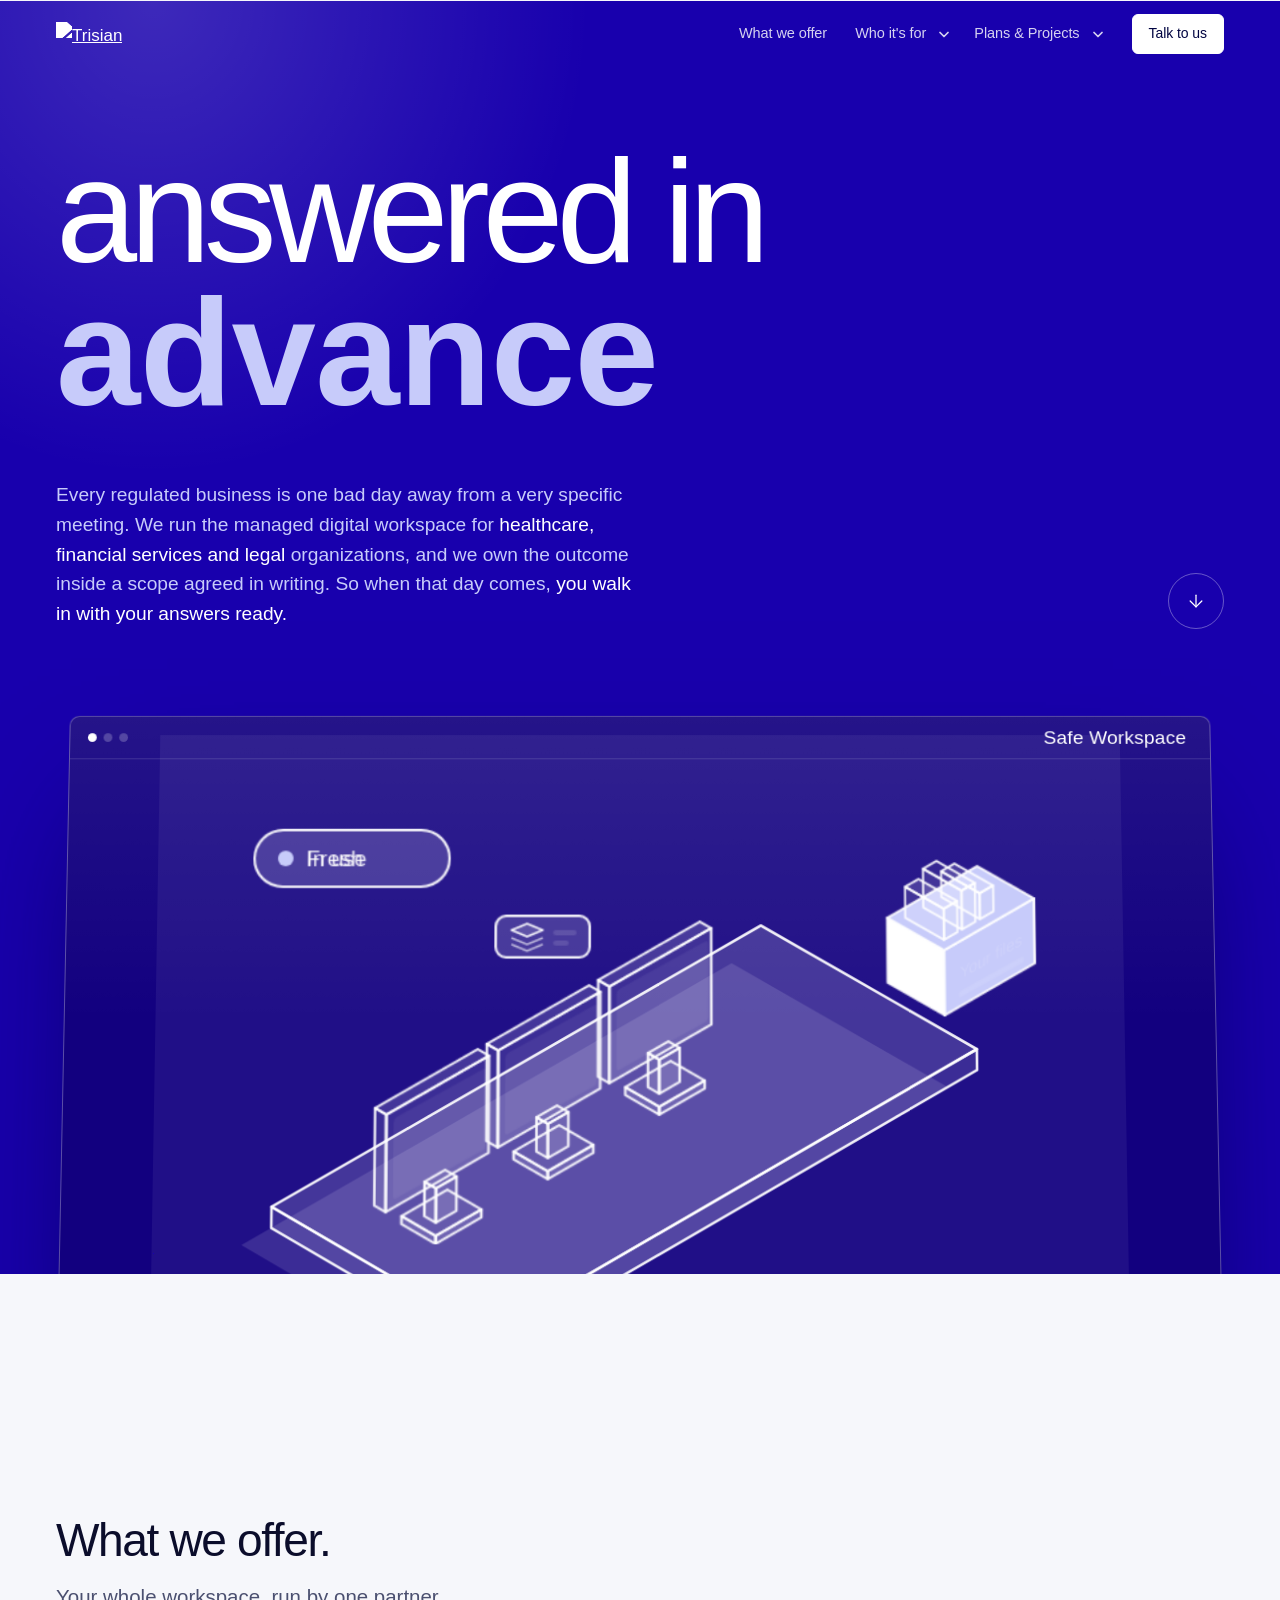
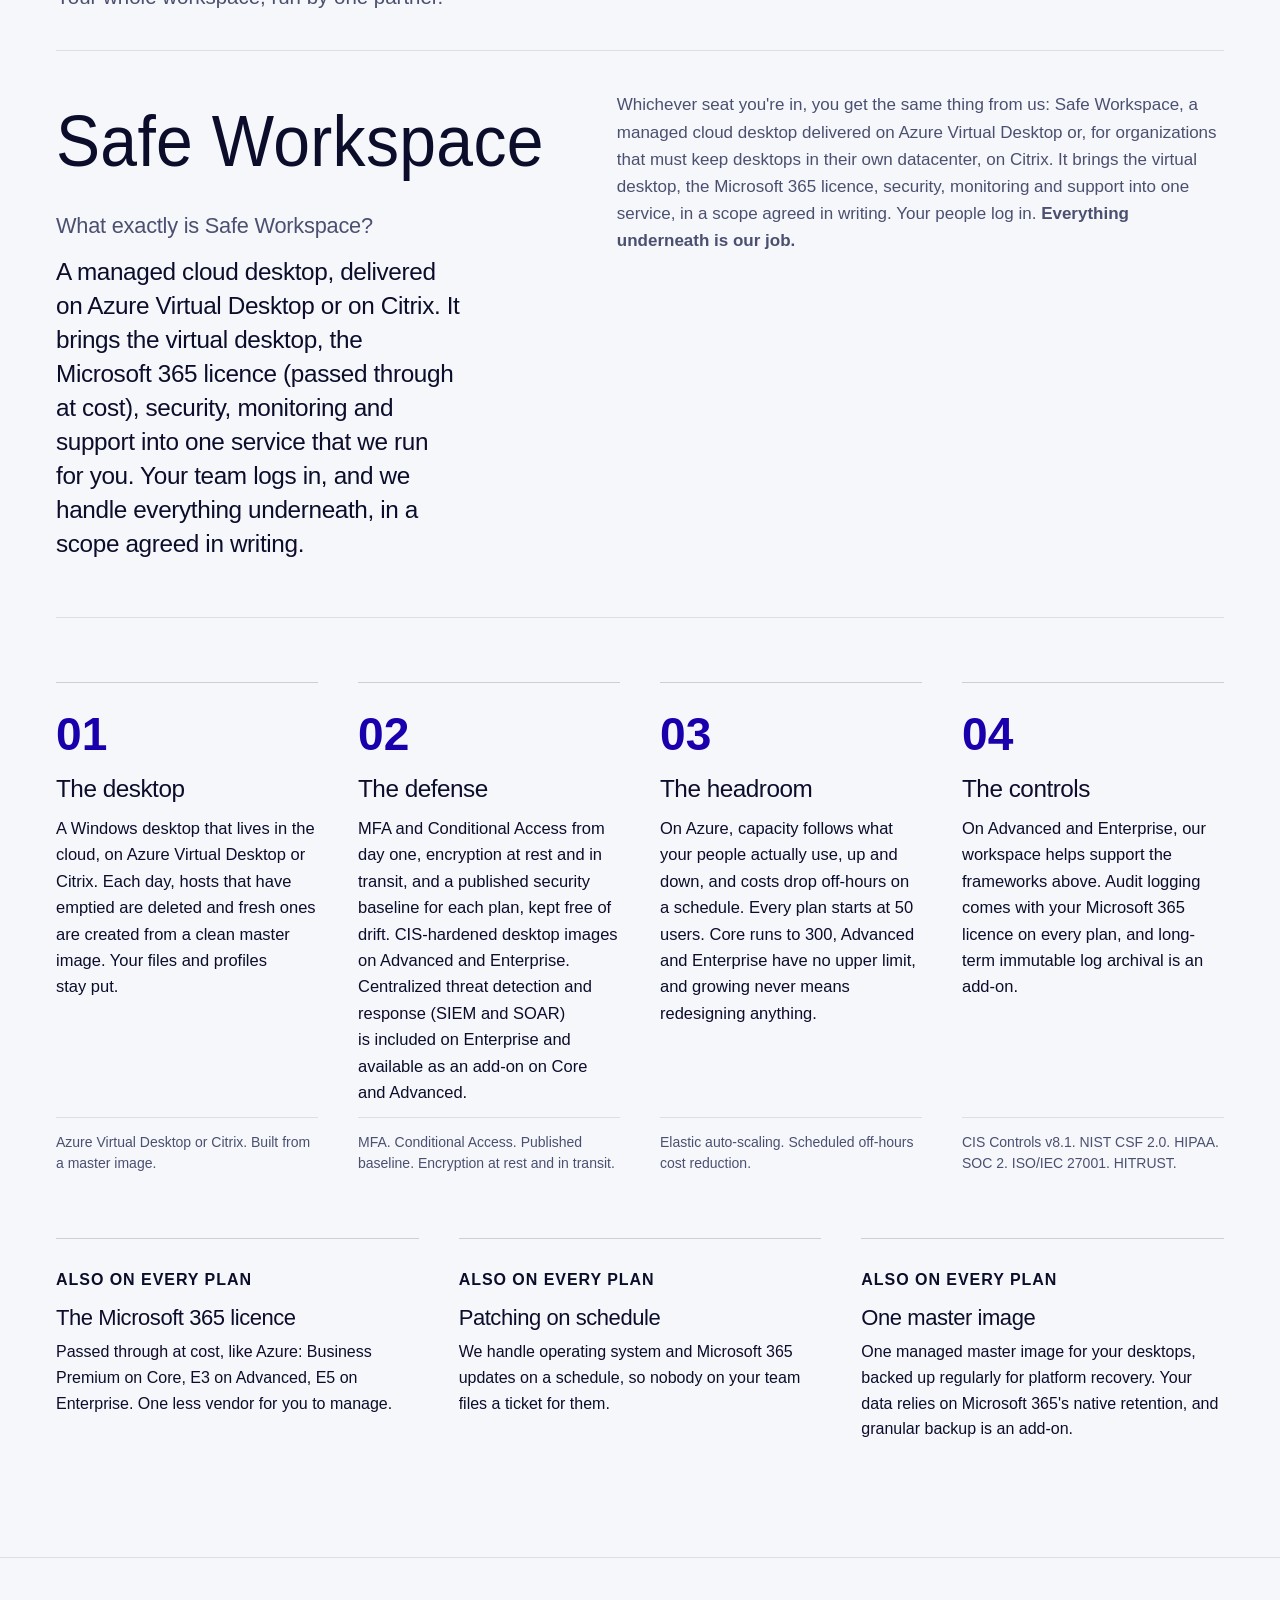
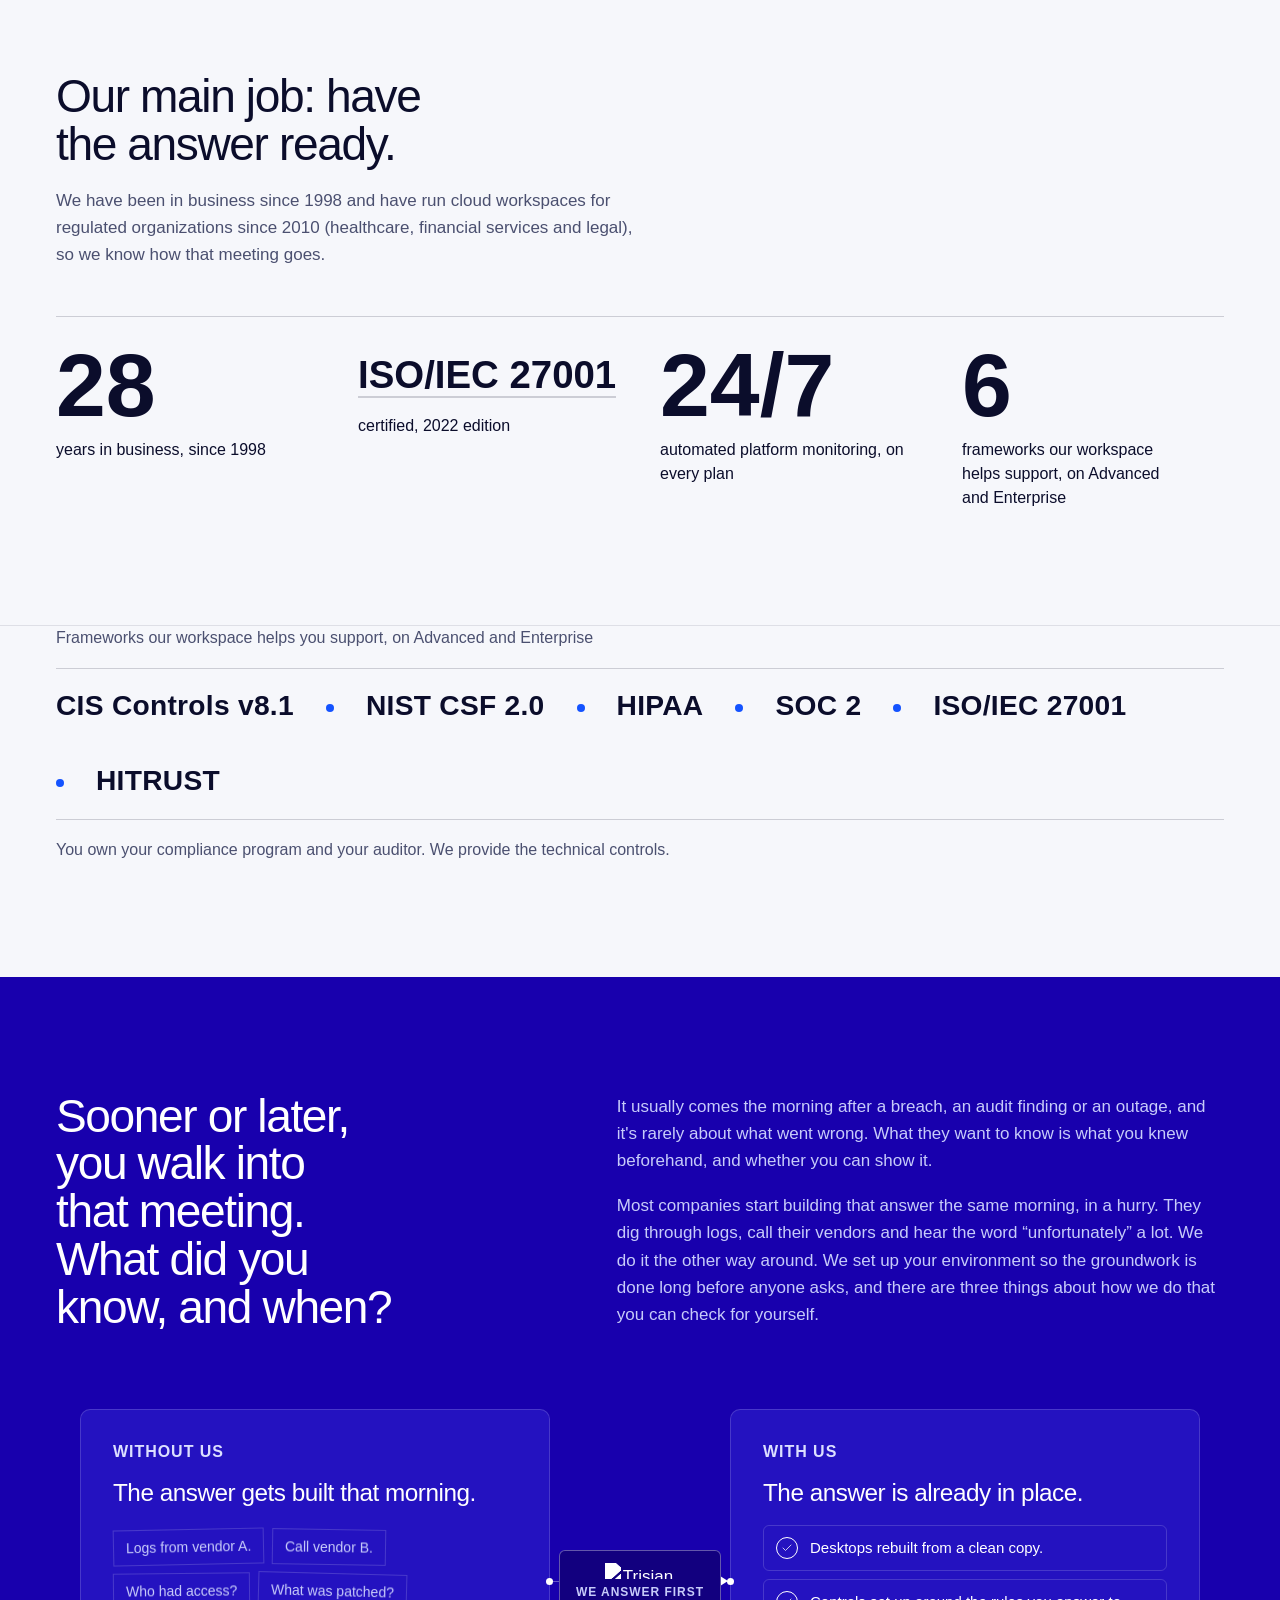
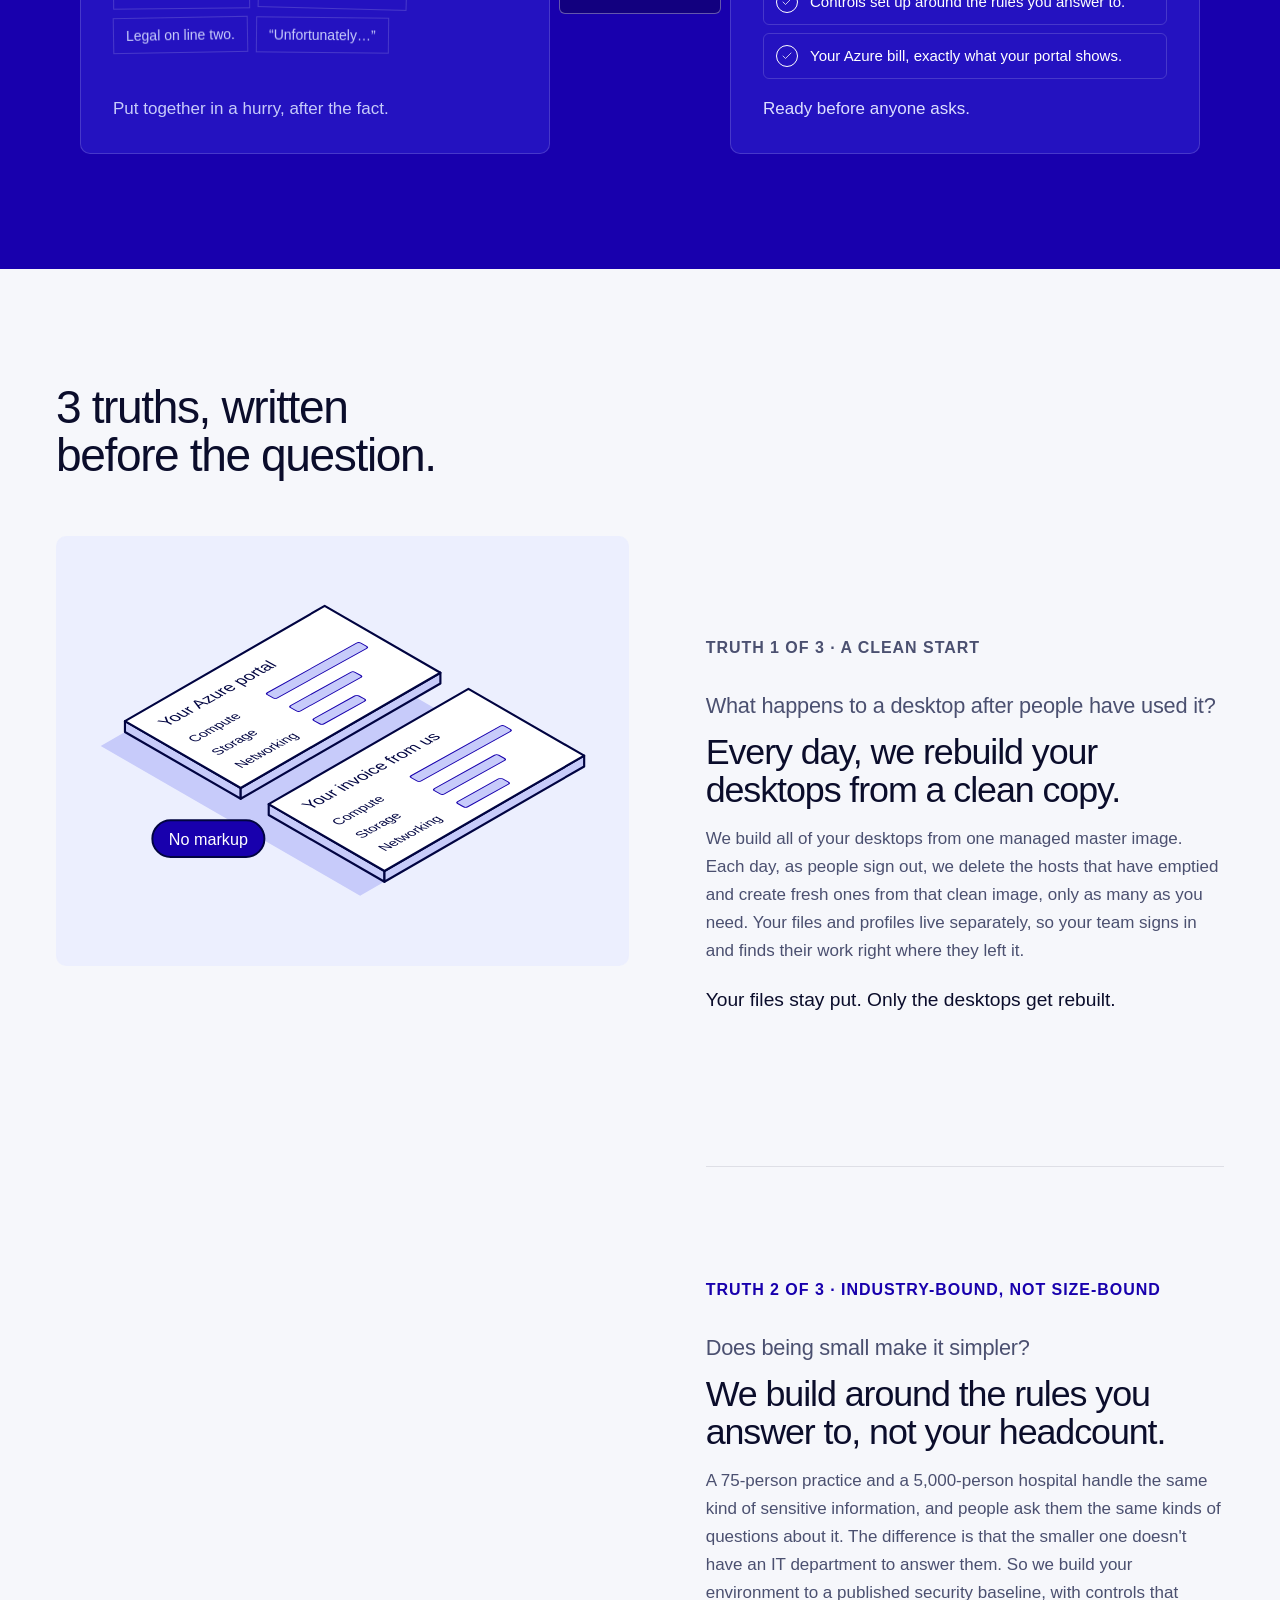
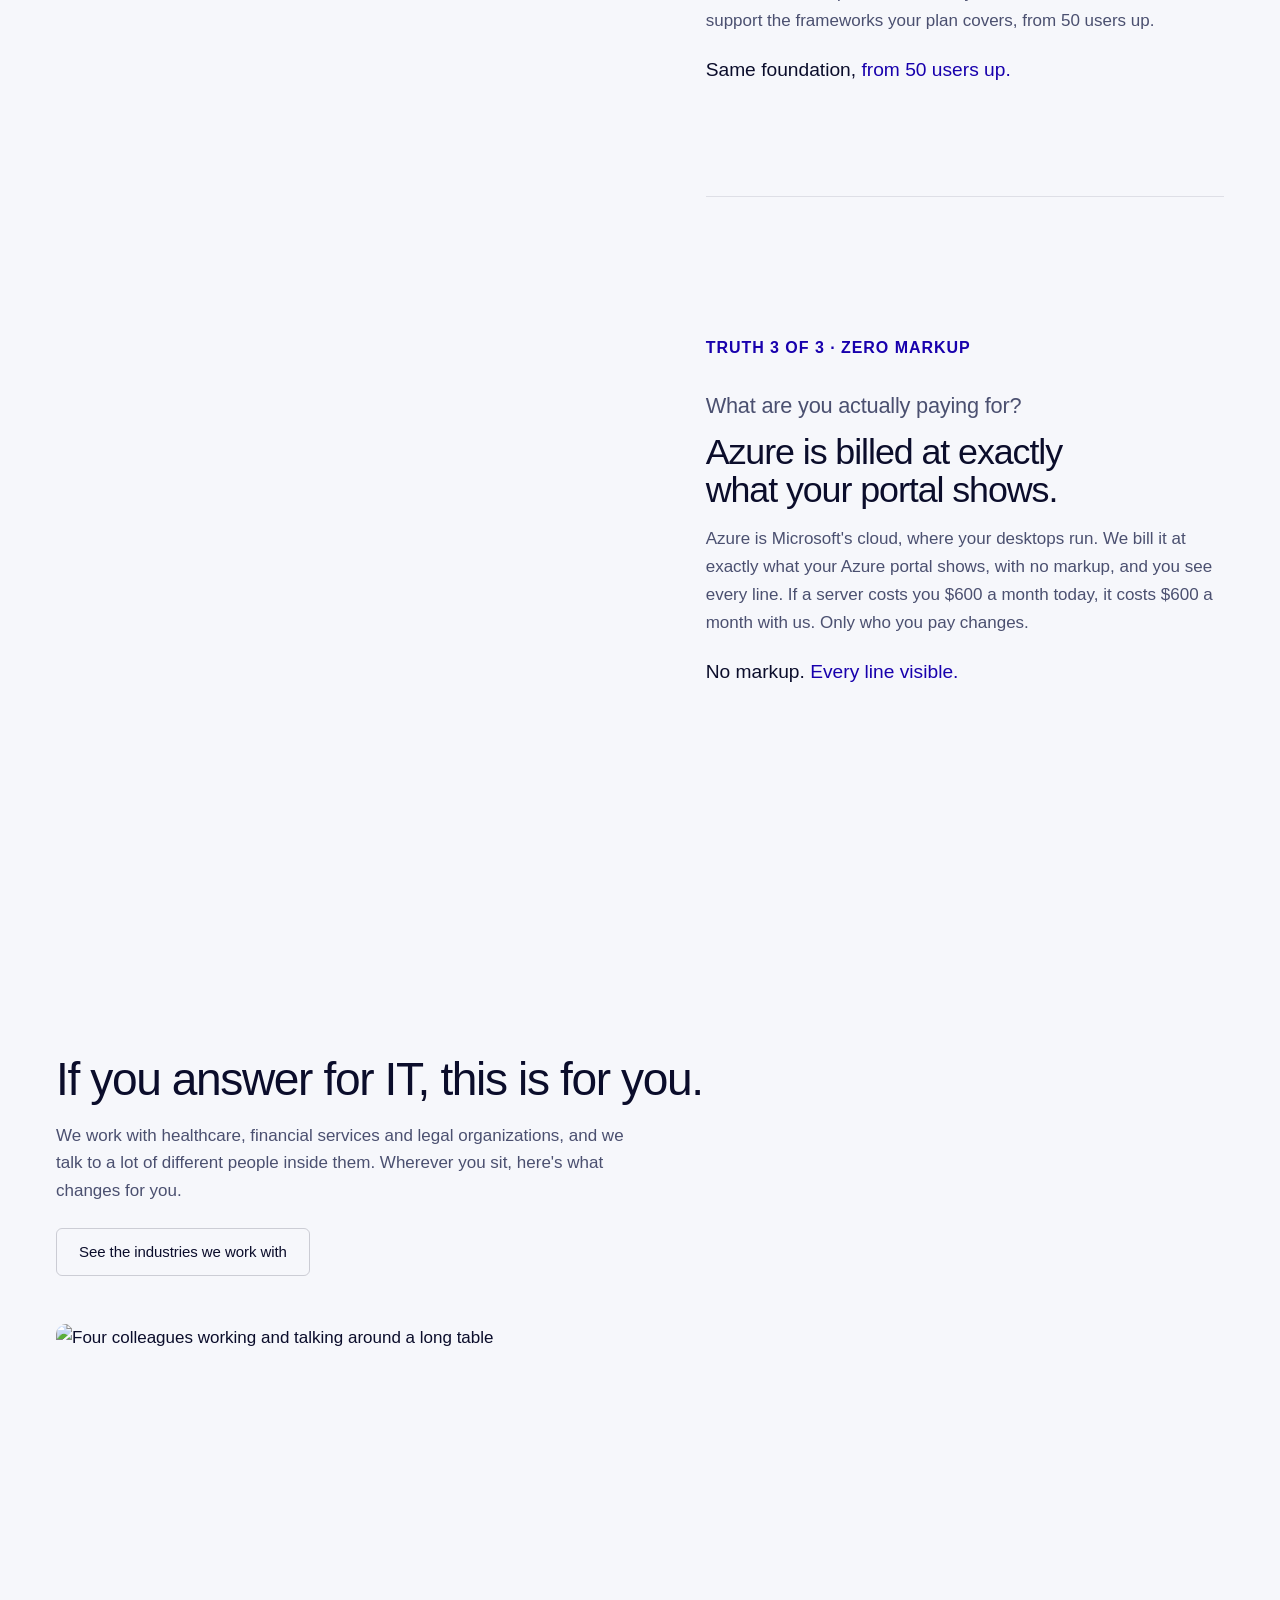
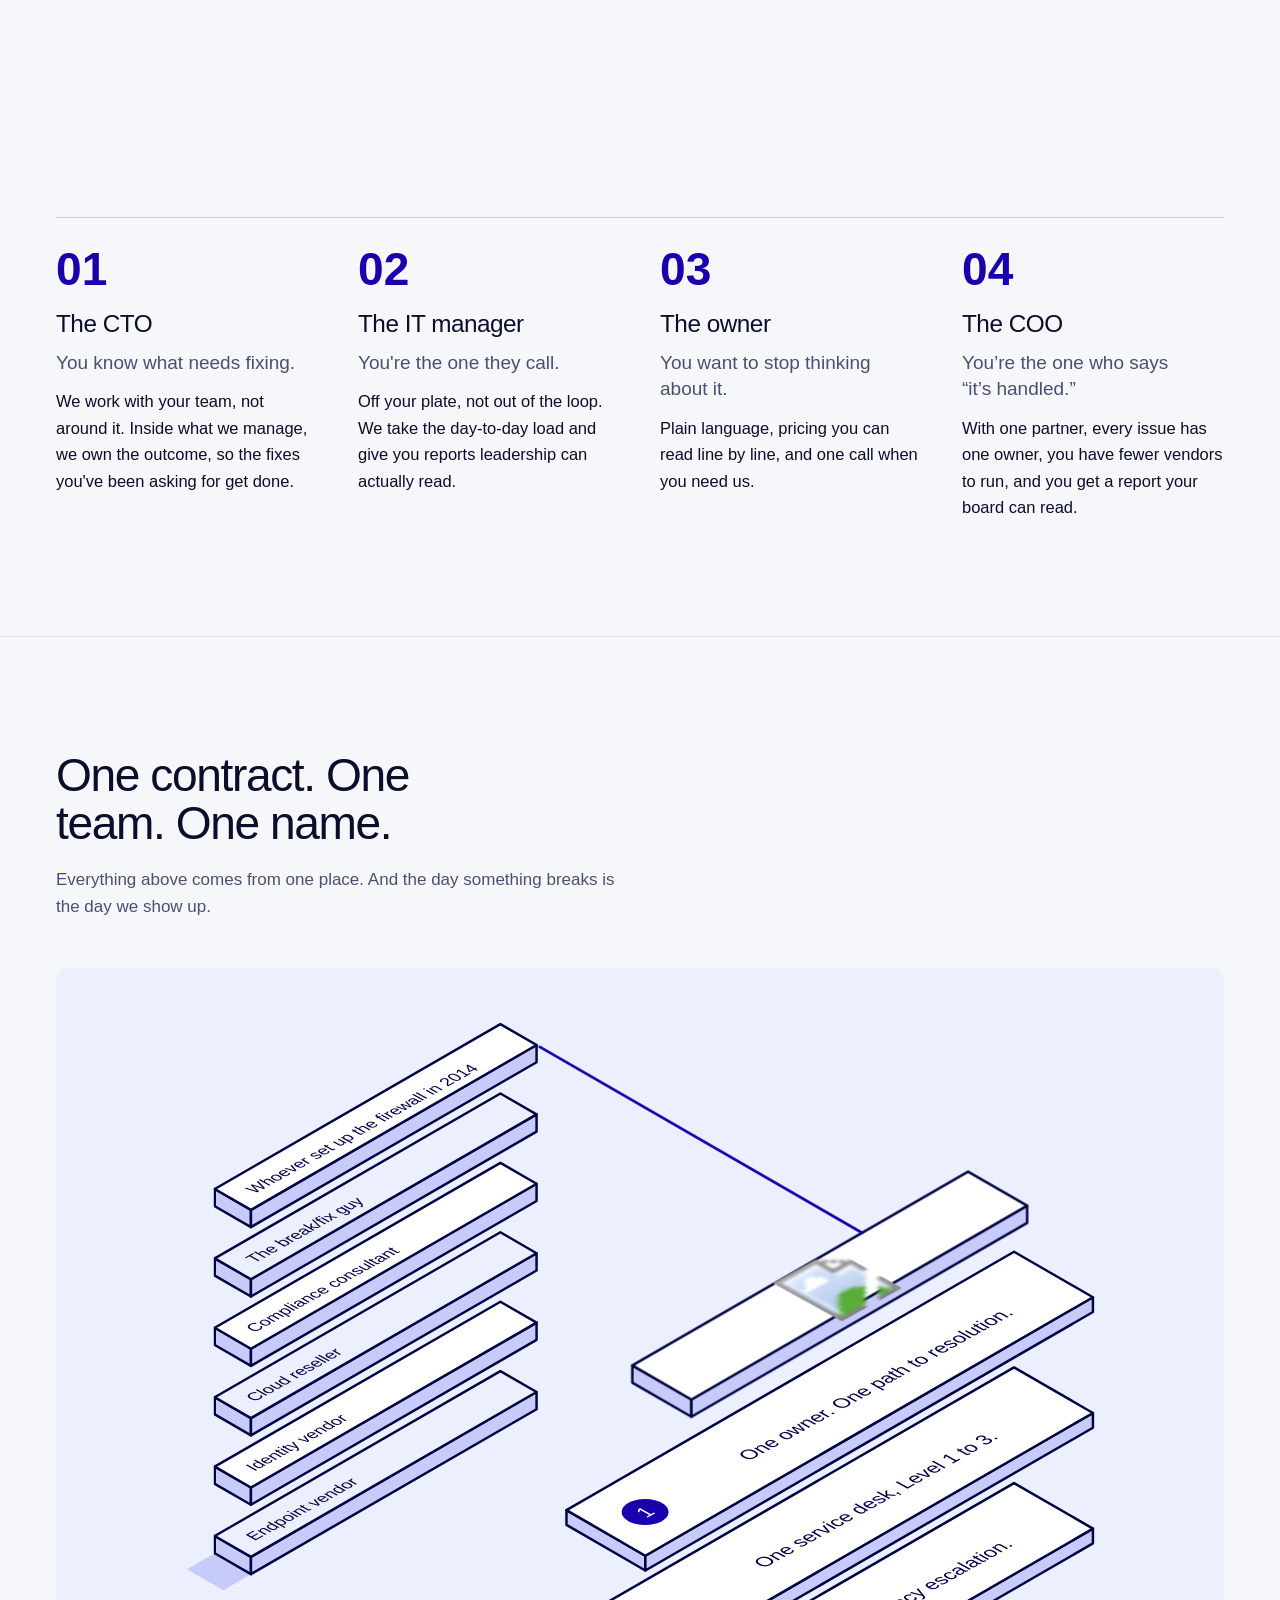
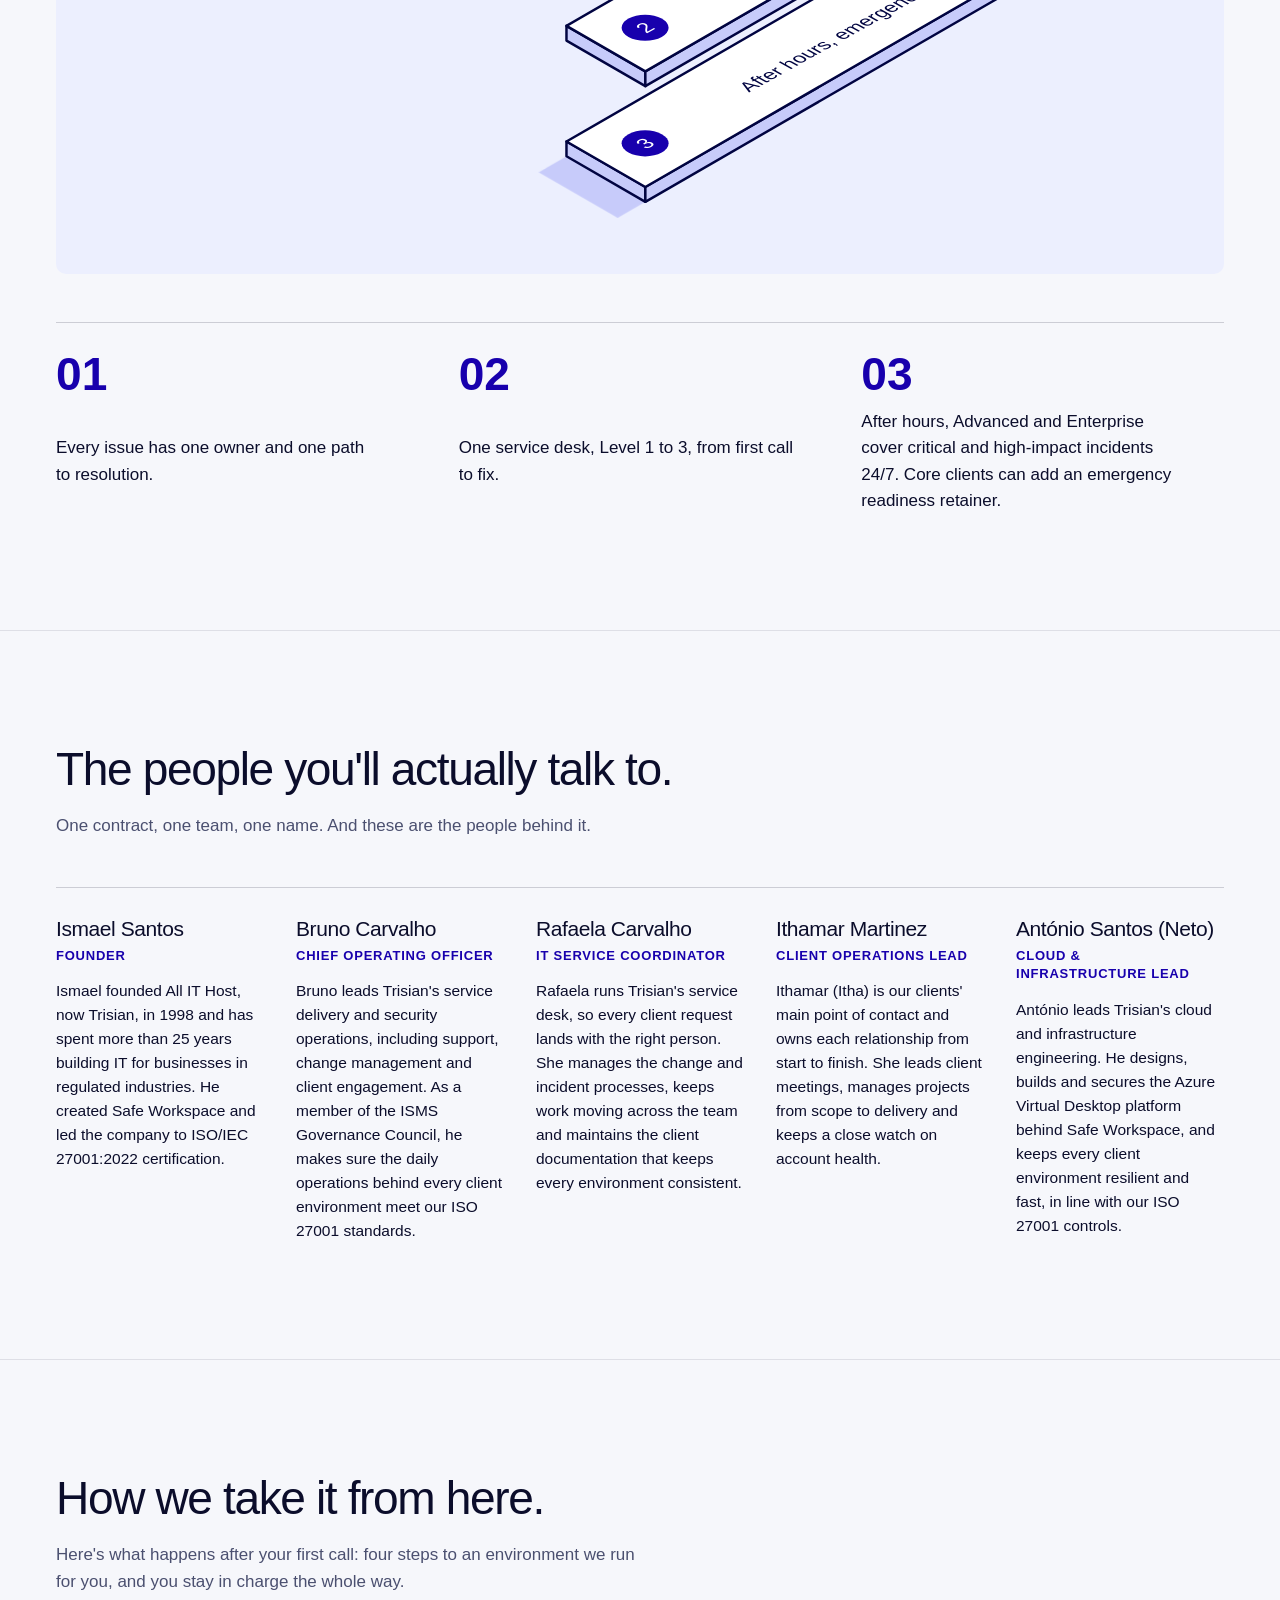
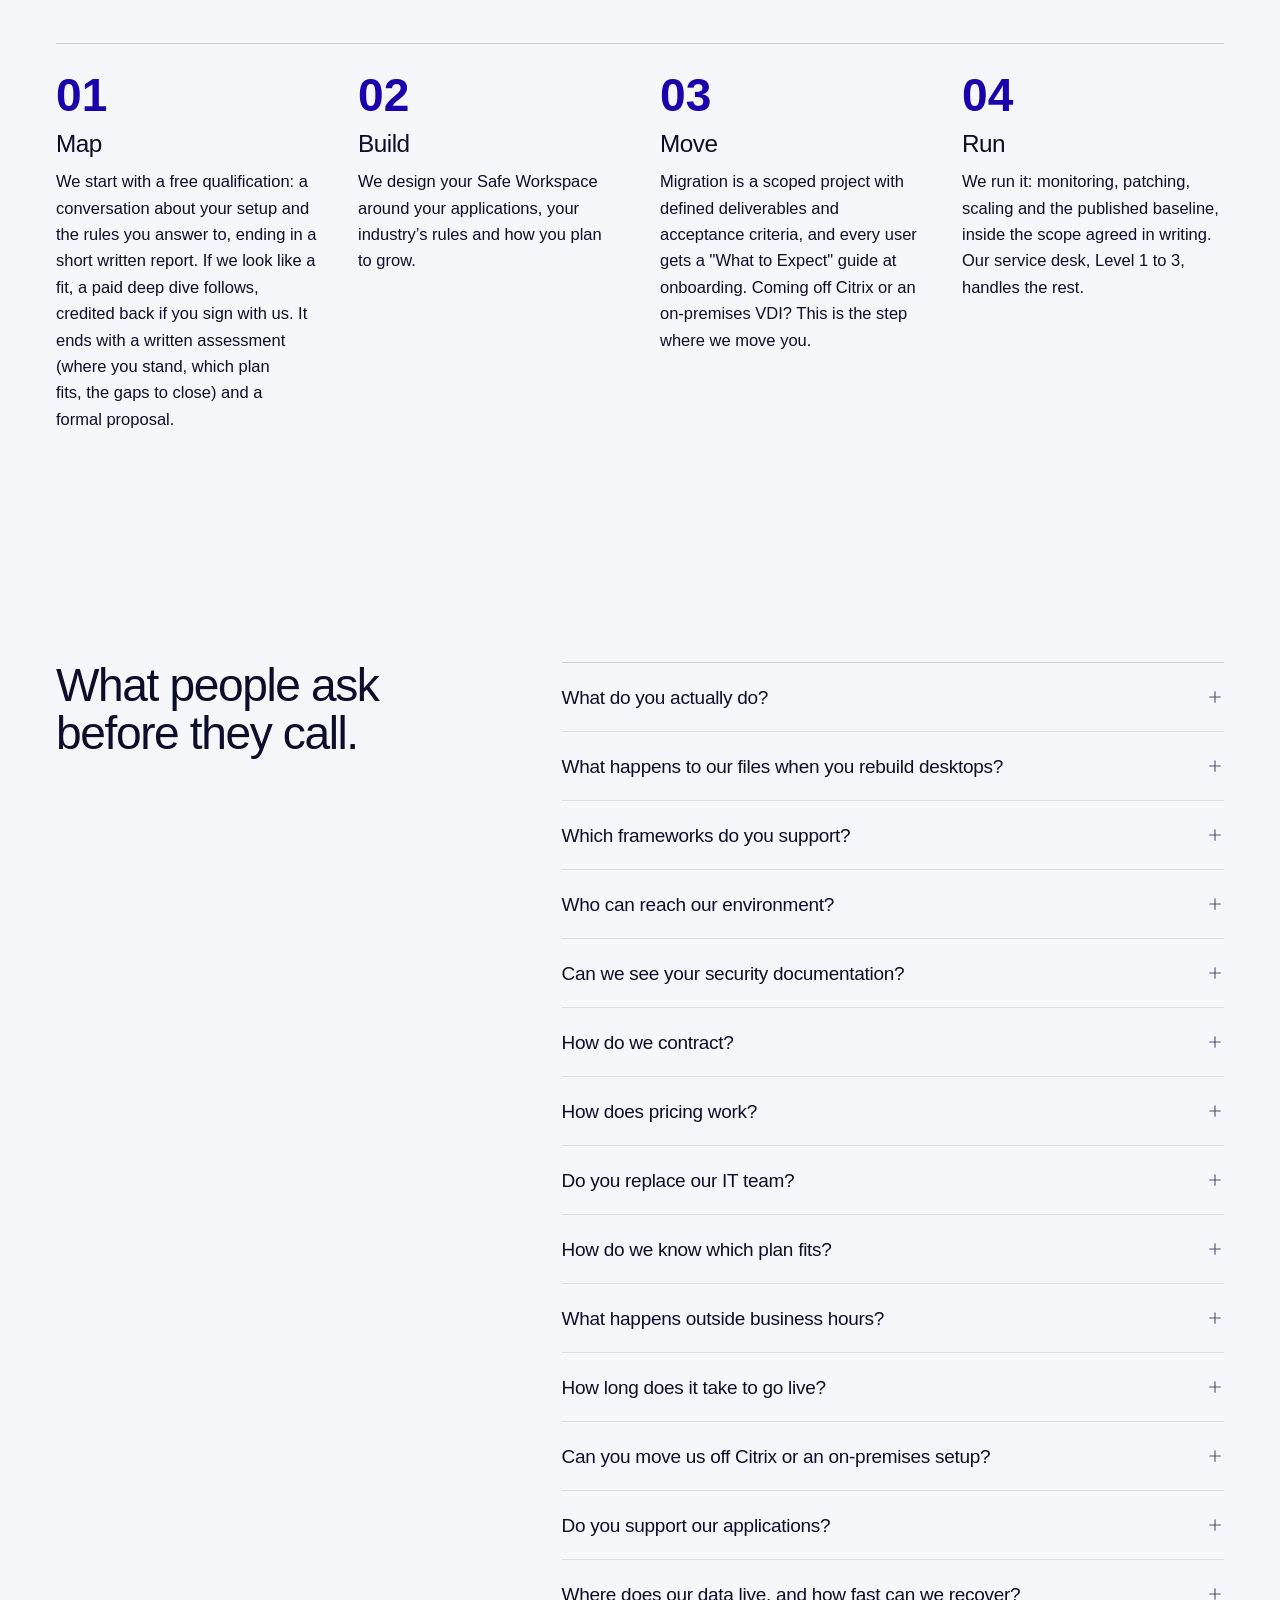
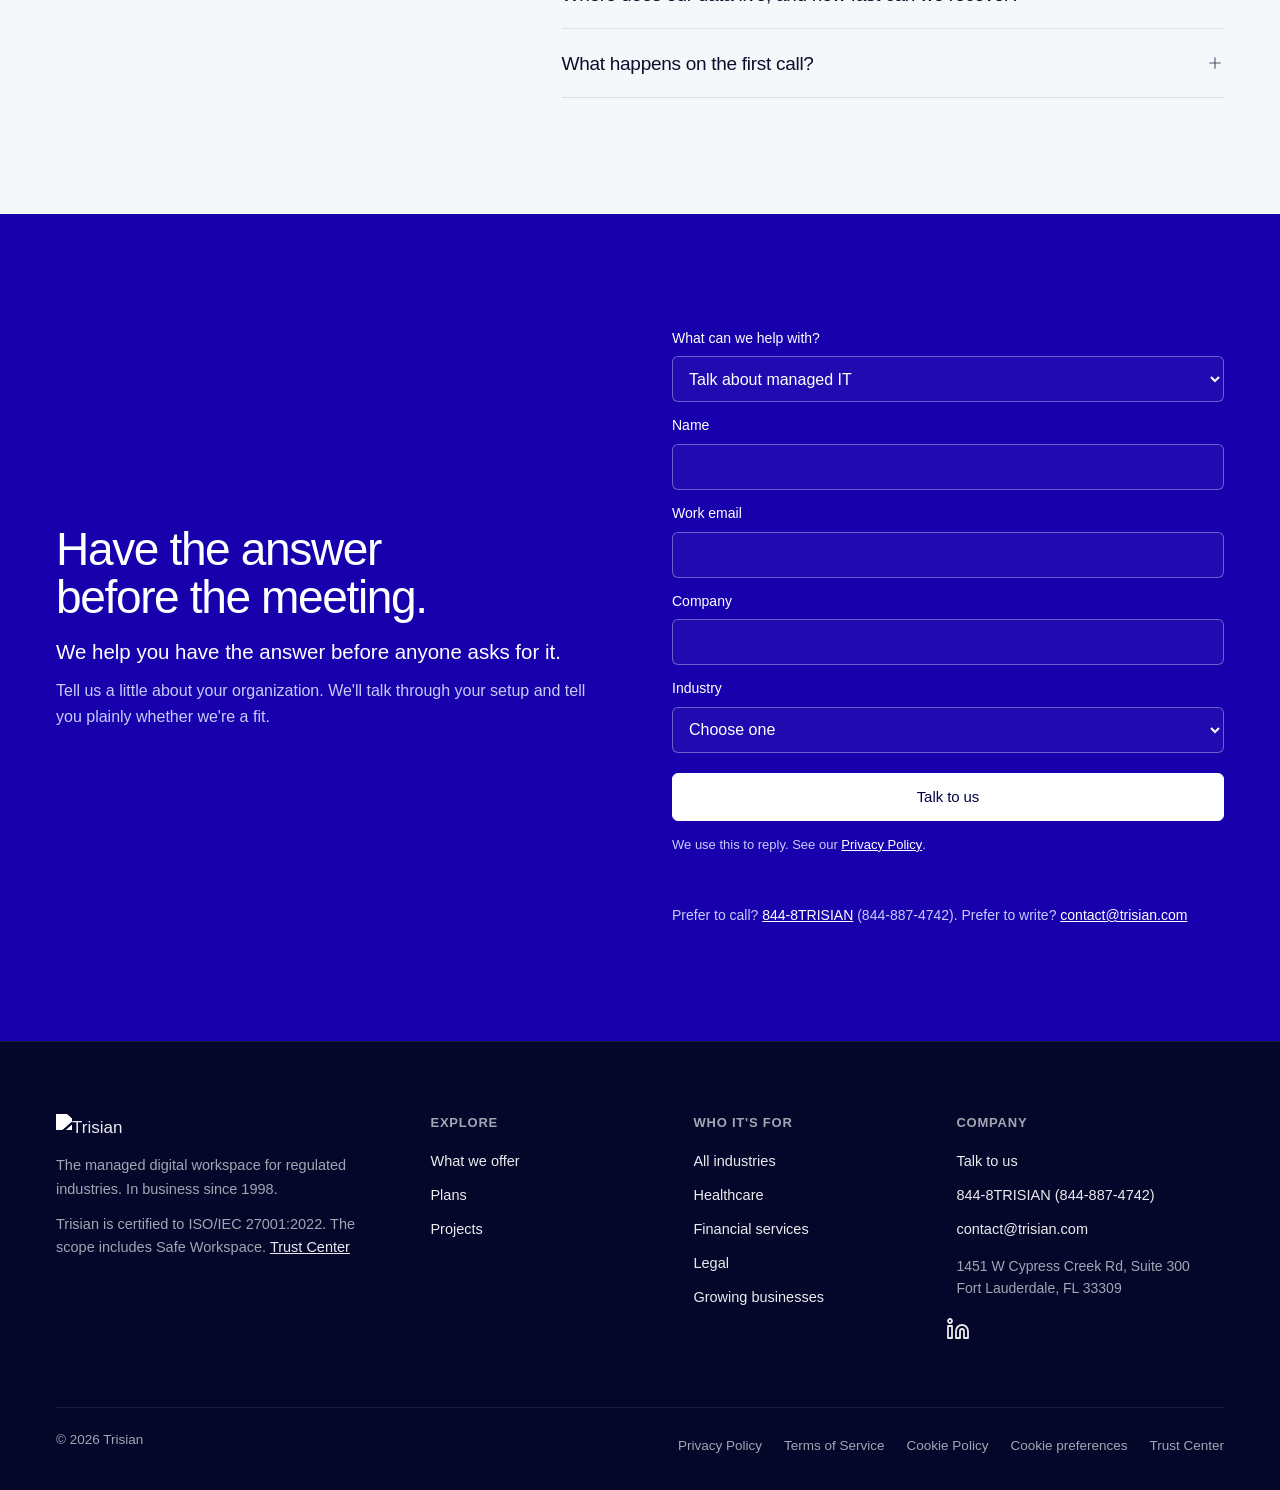
==== commit 6b5b24cc: "v3 home, third pass: no cards, no small icons, the display face carries labels and numerals - The ha" ====
--- a/index.html
+++ b/index.html
@@ -91,34 +91,27 @@
     </div>
     <div class="offer-grid">
       <div class="boxes4" data-stagger><article class="box" data-ico-host>
-        <svg class="ico ico--offer" aria-hidden="true"><use href="assets/icons.svg#i-desktop"/></svg>
         <h3 class="h4 ico-title">The desktop</h3>
         <p>A Windows desktop that lives in the cloud, on Azure Virtual Desktop or Citrix. Each day, hosts that have emptied are deleted and fresh ones are created from a clean master image. Your files and profiles stay put.</p>
         <p class="spec">Azure Virtual Desktop or Citrix. Built from a master image.</p>
       </article><article class="box" data-ico-host>
-        <svg class="ico ico--offer" aria-hidden="true"><use href="assets/icons.svg#i-shield"/></svg>
         <h3 class="h4 ico-title">The defense</h3>
         <p>MFA and Conditional Access from day one, encryption at rest and in transit, and a published security baseline for each plan, kept free of drift. CIS-hardened desktop images on Advanced and Enterprise. Centralized threat detection and response (SIEM and SOAR) is included on Enterprise and available as an add-on on Core and Advanced.</p>
         <p class="spec">MFA. Conditional Access. Published baseline. Encryption at rest and in transit.</p>
       </article><article class="box" data-ico-host>
-        <svg class="ico ico--offer" aria-hidden="true"><use href="assets/icons.svg#i-headroom"/></svg>
         <h3 class="h4 ico-title">The headroom</h3>
         <p>On Azure, capacity follows what your people actually use, up and down, and costs drop off-hours on a schedule. Every plan starts at 50 users. Core runs to 300, Advanced and Enterprise have no upper limit, and growing never means redesigning anything.</p>
         <p class="spec">Elastic auto-scaling. Scheduled off-hours cost reduction.</p>
       </article><article class="box" data-ico-host>
-        <svg class="ico ico--offer" aria-hidden="true"><use href="assets/icons.svg#i-controls"/></svg>
         <h3 class="h4 ico-title">The controls</h3>
         <p>On Advanced and Enterprise, our workspace helps support the frameworks above. Audit logging comes with your Microsoft 365 licence on every plan, and long-term immutable log archival is an add-on.</p>
         <p class="spec">CIS Controls v8.1. NIST CSF 2.0. HIPAA. SOC 2. ISO/IEC 27001. HITRUST.</p>
       </article></div>
       <div class="tiles3" data-stagger><article class="tile">
-        <svg class="ico ico--six" aria-hidden="true"><use href="assets/icons.svg#i-licence"/></svg>
         <div><p class="tile-line">Also on every plan</p><h3 class="h4">The Microsoft 365 licence</h3><p>Passed through at cost, like Azure: Business Premium on Core, E3 on Advanced, E5 on Enterprise. One less vendor for you to manage.</p></div>
       </article><article class="tile">
-        <svg class="ico ico--six" aria-hidden="true"><use href="assets/icons.svg#i-patch"/></svg>
         <div><p class="tile-line">Also on every plan</p><h3 class="h4">Patching on schedule</h3><p>We handle operating system and Microsoft 365 updates on a schedule, so nobody on your team files a ticket for them.</p></div>
       </article><article class="tile">
-        <svg class="ico ico--six" aria-hidden="true"><use href="assets/icons.svg#i-image"/></svg>
         <div><p class="tile-line">Also on every plan</p><h3 class="h4">One master image</h3><p>One managed master image for your desktops, backed up regularly for platform recovery. Your data relies on Microsoft 365's native retention, and granular backup is an add-on.</p></div>
       </article></div>
     </div>
@@ -283,19 +276,23 @@
     </header>
     <div class="hs-wrap" data-scene="how" data-loop>
       <ol class="hsteps" id="hsteps"><i class="hs-fill" aria-hidden="true"></i><i class="hs-dot sig-dot" aria-hidden="true"></i><li class="hs" style="--k:0" data-ico-host>
-        <div class="hs-ico"><svg class="ico ico--handoff" aria-hidden="true"><use href="assets/icons.svg#i-map"/></svg></div>
+        <div class="hs-ico">
+</div>
         <span class="hs-node" aria-hidden="true"><b>1</b></span>
         <div class="hs-text"><h3 class="hs-title ico-title"><span class="sr-only">1. </span>Map</h3><p>We start with a free qualification: a conversation about your setup and the rules you answer to, ending in a short written report. If we look like a fit, a paid deep dive follows, credited back if you sign with us. It ends with a written assessment (where you stand, which plan fits, the gaps to close) and a formal proposal.</p></div>
       </li><li class="hs" style="--k:1" data-ico-host>
-        <div class="hs-ico"><svg class="ico ico--handoff" aria-hidden="true"><use href="assets/icons.svg#i-build"/></svg></div>
+        <div class="hs-ico">
+</div>
         <span class="hs-node" aria-hidden="true"><b>2</b></span>
         <div class="hs-text"><h3 class="hs-title ico-title"><span class="sr-only">2. </span>Build</h3><p>We design your Safe Workspace around your applications, your industry’s rules and how you plan to grow.</p></div>
       </li><li class="hs" style="--k:2" data-ico-host>
-        <div class="hs-ico"><svg class="ico ico--handoff" aria-hidden="true"><use href="assets/icons.svg#i-move"/></svg></div>
+        <div class="hs-ico">
+</div>
         <span class="hs-node" aria-hidden="true"><b>3</b></span>
         <div class="hs-text"><h3 class="hs-title ico-title"><span class="sr-only">3. </span>Move</h3><p>Migration is a scoped project with defined deliverables and acceptance criteria, and every user gets a "What to Expect" guide at onboarding. Coming off Citrix or an on-premises VDI? This is the step where we move you.</p></div>
       </li><li class="hs" style="--k:3" data-ico-host>
-        <div class="hs-ico"><svg class="ico ico--handoff" aria-hidden="true"><use href="assets/icons.svg#i-run"/></svg></div>
+        <div class="hs-ico">
+</div>
         <span class="hs-node" aria-hidden="true"><b>4</b></span>
         <div class="hs-text"><h3 class="hs-title ico-title"><span class="sr-only">4. </span>Run</h3><p>We run it: monitoring, patching, scaling and the published baseline, inside the scope agreed in writing. Our service desk, Level 1 to 3, handles the rest.</p></div>
       </li></ol>
--- a/css/styles.css
+++ b/css/styles.css
@@ -105,10 +105,14 @@
 .signoff{font-family:var(--f-mark);font-size:clamp(28px,3vw,44px);line-height:1;letter-spacing:.005em;color:var(--fg);margin-top:56px;text-transform:none}
 .left,.h2.left,.sub-p.left{text-align:left;margin-left:0}
 
-/* evidence labels: mono, small caps, tracked. The old pills, kickers and tags all become this. */
-.pill,.ans-label,.vs-tag,.tile-line,.ip-kicker,.dap-label,.rc-kicker,.also-h,.dap-ts,.hp-tag,.eyebrow{display:block;font:500 12px/1.4 var(--mono);letter-spacing:.14em;text-transform:uppercase;color:var(--fg-2);margin:0 0 18px;background:none;box-shadow:none;padding:0;border-radius:0}
-.pill::before,.ans-label::before,.vs-tag::before,.ip-kicker::before,.dap-ts::before,.eyebrow::before{content:"";display:inline-block;width:18px;height:1px;background:var(--accent);vertical-align:middle;margin-right:10px}
-.pill.on-dark,.s-indigo .pill,.s-navy .pill,.a-indigo .ans-label,.ip-dark .ip-kicker{color:var(--d-fg-2)}
+/* labels: Archivo Condensed Black, the face the logo's "advance" is set in. Short, uppercase, in the accent. */
+.pill,.ans-label,.vs-tag,.tile-line,.ip-kicker,.dap-label,.rc-kicker,.also-h,.dap-ts,.hp-tag,.eyebrow{display:block;font:900 16px/1.2 var(--f-mark);letter-spacing:.06em;text-transform:uppercase;color:var(--accent-fg);margin:0 0 18px;background:none;box-shadow:none;padding:0;border-radius:0}
+.pill.on-dark,.s-indigo .pill,.s-navy .pill,.a-indigo .ans-label,.ip-dark .ip-kicker{color:var(--fg-2)}
+/* questions: the lighter voice, large, no rule */
+.q-tag{display:block;font:300 clamp(20px,1.7vw,24px)/1.35 var(--f);letter-spacing:-.01em;color:var(--fg-2);margin:0}
+.ans-copy .q-tag{margin-bottom:-4px}
+/* numerals: the display face, large, in the accent. Written by CSS counters where the copy has none. */
+.numeral,.seat-num,.stair-num,.hs-node,.op-points b{font:900 clamp(40px,3.6vw,56px)/1 var(--f-mark);letter-spacing:0;color:var(--accent-fg)}
 
 /* ---------- controls ---------- */
 .btn,.ip-btn{display:inline-flex;align-items:center;justify-content:center;gap:10px;min-height:48px;padding:12px 22px;border:1px solid var(--fg);border-radius:var(--r);background:var(--fg);color:var(--bg-raised);font:500 15px/1.1 var(--f);letter-spacing:-.005em;text-decoration:none;cursor:pointer;transition:background .18s,color .18s,border-color .18s}
@@ -128,7 +132,7 @@
 .link-arrow:hover{color:var(--accent)}.link-arrow:hover::after{transform:translateX(4px)}
 .ip-dark .link-arrow,.reg-dark .link-arrow{color:var(--d-fg)}.ip-dark .link-arrow:hover,.reg-dark .link-arrow:hover{color:#fff}
 .chips{display:flex;flex-wrap:wrap;gap:8px}
-.chip,.chips li{display:inline-flex;align-items:center;border-radius:var(--r);padding:6px 10px;font:500 12px/1.3 var(--mono);letter-spacing:.04em;background:var(--bg-sunk);color:var(--fg);border:1px solid var(--line)}
+.chip,.chips li{display:inline-flex;align-items:center;border-radius:var(--r);padding:6px 12px;font:500 14px/1.3 var(--f);background:var(--bg-sunk);color:var(--fg)}
 .chips-w li{background:var(--bg-raised)}
 .ck{display:grid;place-items:center;width:22px;height:22px;border-radius:50%;border:1px solid var(--line-strong);color:var(--accent-fg);flex:none}
 .ck svg{width:12px;height:12px}
@@ -136,7 +140,7 @@
 .cta-line{font-size:clamp(24px,2.4vw,32px);line-height:1.15;font-weight:500;letter-spacing:-.02em;color:var(--fg)}
 
 /* ---------- cards: one surface, one hairline ---------- */
-.card,.box,.tile,.gcard,.lvl,.person,.ip-qcard,.ip-plan,.ip-seat,.cfg-item,.which li,.sector,.post,.seat,.stair-card,.hs,.rc-grid li,.op-points li,.every,.form-card,.ip-cta-form,.dap,.vs,.faq-list,.ip-faq,.cmp-t,.scene-card{background:var(--bg-raised);border:1px solid var(--line);border-radius:var(--r-lg)}
+.card,.lvl,.ip-plan,.which li,.sector,.post,.dap,.vs,.cmp-t,.scene-card{background:var(--bg-raised);border:1px solid var(--line);border-radius:var(--r-lg)}
 .reg-dark .card,.reg-dark .vs,.reg-dark .scene-card,.reg-dark .op-points li,.a-indigo .scene-card{background:var(--bg-raised);border-color:var(--line)}
 
 /* ---------- nav ---------- */
@@ -230,46 +234,36 @@
 
 /* ---------- the product: Safe Workspace, the four pillars and the three more ---------- */
 #offer.product{padding-top:calc(var(--pad) + var(--overlap))}
-@media (max-width:960px){:root{--overlap:48px}}
 .product .sec-head{margin-bottom:40px}
-.product-def{display:grid;grid-template-columns:minmax(0,.9fr) minmax(0,1.1fr);gap:clamp(28px,5vw,72px);align-items:start;padding:40px 0 56px;border-top:1px solid var(--line);border-bottom:1px solid var(--line);margin-bottom:56px}
+.product-def{display:grid;grid-template-columns:minmax(0,.9fr) minmax(0,1.1fr);gap:clamp(28px,5vw,72px);align-items:start;padding:40px 0 56px;border-top:1px solid var(--line);border-bottom:1px solid var(--line);margin-bottom:64px}
 .sw-mark{height:clamp(52px,7.5vw,108px);width:auto;max-width:100%;margin:0 0 24px}
 .sw-mark text{font-family:var(--f-mark);font-size:64px;fill:var(--fg);letter-spacing:.005em}
 .product-def .q-tag{margin:0 0 14px}
 .product-answer{font-size:clamp(20px,1.9vw,26px);line-height:1.4;font-weight:400;letter-spacing:-.015em;color:var(--fg);max-width:30ch}
 .product-def .lead-p{max-width:none;font-size:17px;color:var(--fg-2)}
 @media (max-width:860px){.product-def{grid-template-columns:1fr;gap:20px}}
-.offer-grid{display:grid;gap:20px}
-.boxes4{display:grid;grid-template-columns:repeat(4,minmax(0,1fr));gap:1px;background:var(--line);border:1px solid var(--line);border-radius:var(--r-lg);overflow:hidden}
-.boxes4>.box{border:0;border-radius:0;background:var(--bg-raised)}
-.boxes3{display:grid;grid-template-columns:repeat(3,minmax(0,1fr));gap:20px}
-.box{padding:28px 26px 30px;display:flex;flex-direction:column;align-items:flex-start;gap:10px;color:var(--fg)}
-.box .ico{margin-bottom:10px}
-.box .h4{color:var(--fg)}
-.box p{color:var(--fg-2);font-size:15px;line-height:1.6}
-.box .spec{margin-top:auto;padding-top:14px;border-top:1px solid var(--line);font:500 12px/1.5 var(--mono);letter-spacing:.03em;color:var(--fg-2);width:100%}
-.box-w{background:var(--bg-raised)!important}
-.tiles3{display:grid;grid-template-columns:repeat(3,minmax(0,1fr));gap:20px}
-.tile{position:relative;padding:22px 24px;display:flex;flex-direction:row;align-items:flex-start;gap:18px;color:var(--fg)}
-.tile>div{display:grid;gap:6px;min-width:0}
-.tile .h4{color:var(--fg);font-size:17px}
-.tile p{font-size:14.5px;line-height:1.55;color:var(--fg-2);margin:0}
-.tile .tile-line{margin:0 0 4px;font-size:11px}
-.tiles3 .ico{--ico-size:36px;margin-top:2px}
+.offer-grid{display:grid;gap:64px}
+.boxes4{display:grid;grid-template-columns:repeat(4,minmax(0,1fr));gap:40px;counter-reset:pillar}
+.boxes3{display:grid;grid-template-columns:repeat(3,minmax(0,1fr));gap:40px;counter-reset:pillar}
+.box{padding:28px 0 0;border-top:1px solid var(--line-strong);display:flex;flex-direction:column;align-items:flex-start;gap:12px;color:var(--fg);background:transparent}
+.box::before{counter-increment:pillar;content:"0" counter(pillar);font:900 clamp(40px,3.6vw,56px)/1 var(--f-mark);color:var(--accent-fg);margin-bottom:6px}
+.box .h4{font-size:clamp(22px,1.9vw,26px);line-height:1.15;letter-spacing:-.02em;color:var(--fg)}
+.box p{color:var(--fg);font-size:16.5px;line-height:1.6}
+.box .spec{margin-top:auto;padding-top:14px;border-top:1px solid var(--line);font:400 14px/1.5 var(--f);color:var(--fg-2);width:100%}
+.box-w{background:transparent!important}
+.tiles3{display:grid;grid-template-columns:repeat(3,minmax(0,1fr));gap:40px}
+.tile{position:relative;padding:28px 0 0;border-top:1px solid var(--line-strong);display:flex;flex-direction:row;align-items:flex-start;gap:18px;color:var(--fg);background:transparent}
+.tile>div{display:grid;gap:8px;min-width:0}
+.tile .h4{font-size:22px;line-height:1.2;letter-spacing:-.02em;color:var(--fg)}
+.tile p{font-size:16px;line-height:1.6;color:var(--fg);margin:0}
+.tile .tile-line{margin:0 0 4px}
 .also-h{margin:56px 0 18px}
-@media (max-width:1000px){.boxes4{grid-template-columns:1fr 1fr}.tiles3{grid-template-columns:1fr}}
-@media (max-width:760px){.boxes3{grid-template-columns:1fr}}
-@media (max-width:600px){.boxes4{grid-template-columns:1fr}}
-
-/* ---------- icons: a monoline sprite at 1.5px ---------- */
-.ico{display:block;width:var(--ico-size,40px);height:var(--ico-size,40px);flex:none;color:var(--fg);stroke-width:1.5}
-.ico use{stroke:currentColor}
-.ico--offer{--ico-size:44px}.ico--six{--ico-size:36px}.ico--handoff{--ico-size:40px}.ico--cov,.ico--tier{--ico-size:40px}
-.ico--bill{--ico-size:40px}.ico--proj{--ico-size:40px}.ico--sector{--ico-size:32px}.ico--svc{--ico-size:36px}
-.ico__float,.ico__img{display:block;width:100%;height:100%}
-.ico__ov{display:none}
-[data-ico-host]:hover .ico{color:var(--accent-fg)}
-.reg-dark .ico,.s-navy .ico,.ip-navy .ico{color:var(--fg)}
+@media (max-width:1000px){.boxes4{grid-template-columns:1fr 1fr;gap:32px}.tiles3{grid-template-columns:1fr;gap:28px}}
+@media (max-width:760px){.boxes3{grid-template-columns:1fr;gap:28px}}
+@media (max-width:600px){.boxes4{grid-template-columns:1fr;gap:28px}}
+
+/* ---------- icons: retired on the home page. The sprite remains for the inner pages until they are rebuilt. ---------- */
+.ico{display:none}
 
 /* ---------- the meeting and the comparison: one dark block ---------- */
 #meeting{padding-bottom:0}
@@ -286,7 +280,7 @@
 .vs-ready{border-color:var(--line-strong)}
 .vs-tag{margin-bottom:0}
 .vs-title{font-size:clamp(21px,1.9vw,26px);line-height:1.15;font-weight:500;letter-spacing:-.02em;color:var(--fg)}
-.vs-foot{margin-top:auto;font:500 12px/1.5 var(--mono);letter-spacing:.04em;color:var(--fg-2)}
+.vs-foot{margin-top:auto;font:300 17px/1.4 var(--f);color:var(--fg-2)}
 .vs-ready .vs-foot{color:var(--accent-fg)}
 .scatter{display:flex;flex-wrap:wrap;gap:8px;padding:4px 0}
 .scatter li{border:1px solid var(--line);border-radius:var(--r);padding:8px 12px;font:400 14px/1.3 var(--f);color:var(--fg-2);transform:rotate(var(--r,0deg));transition:transform .3s var(--ease),color .2s}
@@ -302,7 +296,7 @@
 .bridge-dot,.sig-dot{display:none}
 .bridge-pill{position:relative;z-index:1;display:grid;justify-items:center;gap:6px;width:max-content;padding:12px 16px;white-space:nowrap;border:1px solid var(--line-strong);border-radius:var(--r);background:var(--bg-sunk);color:var(--fg);text-align:center}
 .bridge-pill img{height:16px;width:auto;filter:brightness(0) invert(1)}
-.bridge-pill span{font:500 11px/1.3 var(--mono);letter-spacing:.1em;text-transform:uppercase;color:var(--fg-2)}
+.bridge-pill span{font:900 12px/1.3 var(--f-mark);letter-spacing:.08em;text-transform:uppercase;color:var(--fg-2)}
 @media (max-width:960px){
   .versus{grid-template-columns:1fr}
   .bridge{height:100px}
@@ -329,14 +323,13 @@
 .ans-copy{min-width:0;display:grid;gap:16px;justify-items:start}
 .ans-copy .h3{font-size:clamp(28px,2.8vw,42px);line-height:1.06;letter-spacing:-.03em;font-weight:500}
 .ans-copy p:not(.stat):not(.q-tag){font-size:17px;line-height:1.65;color:var(--fg-2)}
-.q-tag{display:inline-block;font:500 12px/1.5 var(--mono);letter-spacing:.1em;text-transform:uppercase;color:var(--fg-2);padding-left:14px;border-left:1px solid var(--accent)}
 .ans-copy .stat{margin-top:6px;font-size:clamp(18px,1.5vw,21px);line-height:1.35;font-weight:500;color:var(--fg)}
 .stat b{font-weight:500;color:var(--accent-fg)}
 .ans-viz{display:grid;min-width:0}
 .scene-card{position:relative;width:100%;height:100%;overflow:hidden;padding:20px;background:var(--tint-1);border-color:transparent;display:grid;grid-template-rows:minmax(0,1fr) auto;align-items:center}
 .scene-card svg.sc{width:100%;height:100%;max-height:100%;display:block;max-width:none;overflow:visible}
 .scene-card .sc-t{font-family:var(--f);font-weight:500;letter-spacing:0}
-.scene-cap{position:relative;font:500 12px/1.5 var(--mono);letter-spacing:.06em;color:var(--fg-2);padding:12px 4px 0;text-align:left}
+.scene-cap{position:relative;font:300 16px/1.4 var(--f);color:var(--fg-2);padding:12px 4px 0;text-align:left}
 .scene-still{display:none}
 .depth{translate:none}
 @media (max-width:899px){
@@ -346,99 +339,96 @@
   .ans .ans-viz{position:static;opacity:1;transform:none;aspect-ratio:4/3}
 }
 
-/* ---------- who we are: four figures on a hairline grid, the frameworks as a mono index ---------- */
-.receipts .sec-head{margin-bottom:40px}
-.rc-grid{display:grid;grid-template-columns:repeat(4,minmax(0,1fr));gap:1px;background:var(--line);border:1px solid var(--line);border-radius:var(--r-lg);overflow:hidden}
-.rc-grid li{display:grid;gap:10px;align-content:start;padding:28px 24px 26px;border:0;border-radius:0;background:var(--bg-raised)}
-.num{font-size:clamp(40px,4vw,56px);line-height:1;font-weight:500;letter-spacing:-.04em;color:var(--fg);font-variant-numeric:tabular-nums}
-.num small{font-size:.42em;font-weight:500;letter-spacing:0;white-space:nowrap}
-.num-iso{font-size:clamp(20px,1.7vw,24px);line-height:1.15;letter-spacing:-.01em;padding:8px 0;font-family:var(--mono);font-weight:500}
-.num-iso a{color:inherit;text-decoration:none;border-bottom:1px solid var(--line-strong)}
+/* ---------- who we are: four figures set in the display face, the frameworks as one ruled line of names ---------- */
+.receipts .sec-head{margin-bottom:48px}
+.rc-grid{display:grid;grid-template-columns:repeat(4,minmax(0,1fr));gap:40px;border-top:1px solid var(--line-strong)}
+.rc-grid li{display:grid;gap:12px;align-content:start;padding:28px 0 0;border:0;background:transparent}
+.num{font:900 clamp(64px,7vw,112px)/.9 var(--f-mark);letter-spacing:0;color:var(--fg);font-variant-numeric:tabular-nums}
+.num small{font-size:.42em;font-weight:900;letter-spacing:0;white-space:nowrap}
+.num-iso{font:900 clamp(30px,3vw,44px)/1.05 var(--f-mark);letter-spacing:0;padding:10px 0 6px}
+.num-iso a{color:inherit;text-decoration:none;border-bottom:2px solid var(--line-strong)}
 .num-iso a:hover{border-bottom-color:var(--accent)}
-.rc-grid li>span{font-size:14.5px;line-height:1.5;color:var(--fg-2)}
-@media (max-width:1000px){.rc-grid{grid-template-columns:1fr 1fr}}
-@media (max-width:520px){.rc-grid{grid-template-columns:1fr}}
+.rc-grid li>span{font-size:16px;line-height:1.5;color:var(--fg)}
+@media (max-width:1000px){.rc-grid{grid-template-columns:1fr 1fr;gap:32px}}
+@media (max-width:520px){.rc-grid{grid-template-columns:1fr;gap:24px}}
 .frameworks{padding-top:0}
-.rc-line{font:500 12px/1.5 var(--mono);letter-spacing:.1em;text-transform:uppercase;color:var(--fg-2);text-align:left;margin:0}
-.rc-top{margin:0 0 16px;max-width:none}
-.rc-bottom{margin-top:16px;text-transform:none;letter-spacing:.02em;font-family:var(--f);font-size:15px;font-weight:400}
+.rc-line{font:400 16px/1.5 var(--f);color:var(--fg-2);text-align:left;margin:0}
+.rc-top{margin:0 0 18px;max-width:none}
+.rc-bottom{margin-top:18px}
 .rc-bottom.wrap{display:block}
 .cert{position:relative;padding:0 var(--side);max-width:calc(var(--wrap) + 2 * var(--side));margin-inline:auto}
 .cert-pause{display:none}
 .cert-viewport{overflow:visible;-webkit-mask:none;mask:none}
 .cert-track{display:block;width:auto;animation:none}
-.cert-set{display:grid;grid-template-columns:repeat(6,minmax(0,1fr));gap:1px;background:var(--line);border:1px solid var(--line);border-radius:var(--r-lg);overflow:hidden;padding:0}
+.cert-set{display:flex;flex-wrap:wrap;gap:0;border-top:1px solid var(--line-strong);border-bottom:1px solid var(--line-strong);padding:0}
 .cert-set+.cert-set,.cert-set li:nth-child(n+7){display:none}
-.cp{font:500 14px/1.3 var(--mono);letter-spacing:.02em;padding:16px 14px;background:var(--bg-raised);color:var(--fg);white-space:nowrap;border-radius:0}
-@media (max-width:900px){.cert-set{grid-template-columns:repeat(3,minmax(0,1fr))}}
-@media (max-width:520px){.cert-set{grid-template-columns:repeat(2,minmax(0,1fr))}.cp{white-space:normal;font-size:13px}}
-
-/* ---------- who it's for: four seats on a hairline grid ---------- */
-.s-photo{position:relative;border-radius:var(--r-lg);overflow:hidden;border:1px solid var(--line)}
+.cp{font:900 clamp(20px,2.2vw,30px)/1.1 var(--f-mark);letter-spacing:.01em;padding:22px 32px 22px 0;background:transparent;color:var(--fg);white-space:nowrap;border-radius:0}
+.cp+.cp::before{content:"";display:inline-block;width:8px;height:8px;border-radius:50%;background:var(--accent);margin-right:32px;vertical-align:middle}
+@media (max-width:720px){.cp{font-size:20px;padding:14px 20px 14px 0}.cp+.cp::before{margin-right:20px}}
+
+/* ---------- who it's for: four seats, four columns, the figure in the display face ---------- */
+.s-photo{position:relative;border-radius:var(--r-lg);overflow:hidden}
 .s-photo img{width:100%;height:100%;object-fit:cover}
-.s-table{display:block;aspect-ratio:21/8;margin-bottom:24px}
-.seat-row,.stair{display:grid;grid-template-columns:repeat(4,minmax(0,1fr));gap:1px;background:var(--line);border:1px solid var(--line);border-radius:var(--r-lg);overflow:hidden}
+.s-table{display:block;aspect-ratio:21/8;margin-bottom:48px}
+.seat-row,.stair{display:grid;grid-template-columns:repeat(4,minmax(0,1fr));gap:40px;border-top:1px solid var(--line-strong)}
 .stair{margin-top:40px}
-.seat,.stair-card{position:relative;display:flex;flex-direction:column;gap:10px;padding:28px 24px 30px;border:0;border-radius:0;background:var(--bg-raised);color:var(--fg);transition:background .2s}
-.seat:hover,.stair-card:hover{background:var(--bg)}
-.seat-num,.stair-num{font:500 12px/1 var(--mono);letter-spacing:.1em;color:var(--fg-2);margin-bottom:10px}
+.seat,.stair-card{position:relative;display:flex;flex-direction:column;gap:12px;padding:28px 0 0;border:0;background:transparent;color:var(--fg)}
+.seat-num,.stair-num{margin-bottom:6px}
 .seat-num::before,.stair-num::before{content:"0"}
-.seat-title,.stair-title{font-size:22px;line-height:1.15;font-weight:500;letter-spacing:-.02em;color:var(--fg)}
-.seat-q,.stair-q{font-size:15.5px;line-height:1.4;font-weight:500;color:var(--accent-fg)}
-.seat-body,.stair-body{font-size:14.5px;line-height:1.6;color:var(--fg-2)}
+.seat-title,.stair-title{font-size:clamp(22px,1.9vw,26px);line-height:1.15;font-weight:500;letter-spacing:-.02em;color:var(--fg)}
+.seat-q,.stair-q{font:300 19px/1.4 var(--f);color:var(--fg-2)}
+.seat-body,.stair-body{font-size:16.5px;line-height:1.6;color:var(--fg)}
 .stair-top{display:flex}
-@media (max-width:1023px){.seat-row,.stair{grid-template-columns:1fr 1fr}}
-@media (max-width:600px){.seat-row,.stair{grid-template-columns:1fr}}
+@media (max-width:1023px){.seat-row,.stair{grid-template-columns:1fr 1fr;gap:32px}}
+@media (max-width:600px){.seat-row,.stair{grid-template-columns:1fr;gap:28px}}
 
 /* ---------- one partner ---------- */
 .one-l{display:block;width:100%;margin:0}
 .scene-wide{padding:28px}
 .scene-wide svg.sc{max-width:960px;margin:0 auto}
-.op-points{display:grid;grid-template-columns:repeat(3,minmax(0,1fr));gap:20px;margin:20px 0 0}
-.op-points li{display:flex;gap:14px;align-items:flex-start;padding:18px 20px;font-size:15px;line-height:1.55;color:var(--fg)}
-.op-points b{flex:none;font:500 12px/1 var(--mono);letter-spacing:.08em;color:var(--fg-2);margin-top:5px}
+.op-points{display:grid;grid-template-columns:repeat(3,minmax(0,1fr));gap:40px;margin:48px 0 0;border-top:1px solid var(--line-strong)}
+.op-points li{display:grid;gap:12px;padding:28px 0 0;font-size:17px;line-height:1.55;color:var(--fg);border:0;background:transparent}
 .op-points b::before{content:"0"}
-@media (max-width:860px){.op-points{grid-template-columns:1fr}}
+@media (max-width:860px){.op-points{grid-template-columns:1fr;gap:28px}}
 
 /* ---------- the people ---------- */
-.people-row{display:grid;grid-template-columns:repeat(5,minmax(0,1fr));gap:1px;background:var(--line);border:1px solid var(--line);border-radius:var(--r-lg);overflow:hidden}
-.person{display:flex;flex-direction:column;gap:6px;padding:22px 20px 24px;border:0;border-radius:0}
-.person-photo{display:grid;place-items:center;aspect-ratio:1;width:72px;border-radius:var(--r);background:var(--bg-sunk);border:1px solid var(--line);color:var(--fg);font:500 20px var(--mono);letter-spacing:.02em;margin-bottom:12px}
-.person-name{font-size:17px;line-height:1.25;font-weight:500;letter-spacing:-.01em;color:var(--fg)}
-.person-title{font:500 11px/1.5 var(--mono);letter-spacing:.1em;text-transform:uppercase;color:var(--fg-2)}
-.person-bio{font-size:14px;line-height:1.55;color:var(--fg-2);margin-top:6px}
+.people-row{display:grid;grid-template-columns:repeat(5,minmax(0,1fr));gap:32px;border-top:1px solid var(--line-strong)}
+.person{display:flex;flex-direction:column;gap:6px;padding:28px 0 0;border:0;background:transparent}
+.person-photo{display:none}
+.person-name{font-size:21px;line-height:1.2;font-weight:500;letter-spacing:-.02em;color:var(--fg)}
+.person-title{font:900 13px/1.4 var(--f-mark);letter-spacing:.06em;text-transform:uppercase;color:var(--accent-fg)}
+.person-bio{font-size:15.5px;line-height:1.55;color:var(--fg);margin-top:8px}
 @media (max-width:1100px){.people-row{grid-template-columns:repeat(3,minmax(0,1fr))}}
 @media (max-width:640px){.people-row{grid-template-columns:1fr 1fr}}
 @media (max-width:440px){.people-row{grid-template-columns:1fr}}
 
-/* ---------- how we take it from here: four steps, the only numbered thing that is a sequence ---------- */
+/* ---------- how we take it from here: four steps, numbered because they are a sequence ---------- */
 .hs-wrap{position:relative}
-.hsteps{position:relative;display:grid;grid-template-columns:repeat(4,minmax(0,1fr));gap:1px;background:var(--line);border:1px solid var(--line);border-radius:var(--r-lg);overflow:hidden;--ico-h:auto}
-.hs-fill,.hs-dot{display:none}
-.hs{position:relative;display:flex;flex-direction:column;align-items:flex-start;text-align:left;padding:26px 24px 28px;border:0;border-radius:0;background:var(--bg-raised)}
-.hs-ico{display:grid;place-items:start;margin-bottom:22px}
-.hs-node{display:block;font:500 12px/1 var(--mono);letter-spacing:.1em;color:var(--fg-2);margin-bottom:10px;background:none;width:auto;height:auto;border-radius:0}
-.hs-node b{color:inherit;font-weight:500}
+.hsteps{position:relative;display:grid;grid-template-columns:repeat(4,minmax(0,1fr));gap:40px;border-top:1px solid var(--line-strong);--ico-h:auto}
+.hs-fill,.hs-dot,.hs-ico{display:none}
+.hs{position:relative;display:flex;flex-direction:column;align-items:flex-start;text-align:left;padding:28px 0 0;border:0;background:transparent}
+.hs-node{display:block;margin-bottom:12px;background:none;width:auto;height:auto;border-radius:0}
+.hs-node b{color:inherit;font-weight:900}
 .hs-node b::before{content:"0"}
-.hs-text{display:grid;gap:8px}
-.hs-title{font-size:21px;line-height:1.15;font-weight:500;letter-spacing:-.02em;color:var(--fg)}
-.hs-text p{font-size:14.5px;line-height:1.6;color:var(--fg-2)}
-@media (max-width:1023px){.hsteps{grid-template-columns:1fr 1fr}}
-@media (max-width:600px){.hsteps{grid-template-columns:1fr}}
+.hs-text{display:grid;gap:10px}
+.hs-title{font-size:clamp(22px,1.9vw,26px);line-height:1.15;font-weight:500;letter-spacing:-.02em;color:var(--fg)}
+.hs-text p{font-size:16.5px;line-height:1.6;color:var(--fg)}
+@media (max-width:1023px){.hsteps{grid-template-columns:1fr 1fr;gap:32px}}
+@media (max-width:600px){.hsteps{grid-template-columns:1fr;gap:28px}}
 
 /* ---------- questions ---------- */
 .faq-in{display:grid;grid-template-columns:minmax(0,.8fr) minmax(0,1.2fr);gap:clamp(28px,5vw,80px);align-items:start}
 .faq-in .sec-head{margin:0;position:sticky;top:calc(var(--nav-h) + 24px)}
-.faq-list{padding:4px 28px}
+.faq-list{padding:0;border-top:1px solid var(--line-strong)}
 .faq-list details{border-bottom:1px solid var(--line)}
-.faq-list details:last-child{border-bottom:0}
-.faq-list summary{display:flex;align-items:center;justify-content:space-between;gap:20px;min-height:64px;padding:18px 0;cursor:pointer;list-style:none;font-size:17px;line-height:1.35;font-weight:500;letter-spacing:-.01em;color:var(--fg);transition:color .2s}
+.faq-list details:last-child{border-bottom:1px solid var(--line)}
+.faq-list summary{display:flex;align-items:center;justify-content:space-between;gap:20px;min-height:68px;padding:20px 0;cursor:pointer;list-style:none;font-size:19px;line-height:1.35;font-weight:500;letter-spacing:-.015em;color:var(--fg);transition:color .2s}
 .faq-list summary:hover{color:var(--accent-fg)}
 .faq-list summary::-webkit-details-marker{display:none}
 .faq-list summary svg{flex:none;width:18px;height:18px;color:var(--fg-2);transition:transform .3s var(--ease)}
 .faq-list details[open] summary svg{transform:rotate(135deg)}
 .faq-list details p,.faq-list .ans-in p{padding:0 44px 22px 0;color:var(--fg-2);font-size:16px;line-height:1.65;margin:0}
-@media (max-width:900px){.faq-in{grid-template-columns:1fr;gap:20px}.faq-in .sec-head{position:static}.faq-list{padding:0 20px}}
+@media (max-width:900px){.faq-in{grid-template-columns:1fr;gap:20px}.faq-in .sec-head{position:static}}
 
 /* ---------- talk to us: the evidence register, a form on a hairline card ---------- */
 #assessment.s-indigo,.ip-cta.ip-indigo{position:relative;overflow:hidden}
@@ -447,9 +437,9 @@
 .cta-copy .h-section,.cta-copy .h2,.ip-cta .ip-h2{color:var(--fg);text-align:left;margin:0 0 16px}
 .form-lead{font-size:clamp(18px,1.6vw,22px);line-height:1.4;font-weight:400;color:var(--fg);margin:0 0 12px}
 .cta-copy .sub-p,.ip-cta .ip-sub{color:var(--fg-2);text-align:left;margin:0;font-size:16px}
-.form-card,.ip-cta-form{padding:32px;color:var(--fg)}
+.form-card,.ip-cta-form{padding:0;color:var(--fg)}
 .form,.ip-cta-form{display:grid;gap:14px}
-.form label,.ip-cta-form label{display:grid;gap:8px;font:500 11px/1.4 var(--mono);letter-spacing:.1em;text-transform:uppercase;color:var(--fg-2)}
+.form label,.ip-cta-form label{display:grid;gap:8px;font:500 14px/1.4 var(--f);color:var(--fg)}
 .form input,.form select,.ip-cta-form input,.ip-cta-form select{min-height:46px;padding:10px 12px;border:1px solid var(--line-strong);border-radius:var(--r);background:var(--bg-sunk);color:var(--fg);font:400 16px var(--f);width:100%;transition:border-color .15s}
 .reg-dark .form input,.reg-dark .form select,.s-indigo .form input,.s-indigo .form select,.ip-dark .ip-cta-form input,.ip-dark .ip-cta-form select{background:rgba(255,255,255,.04);color:var(--fg)}
 .form input:focus,.form select:focus,.ip-cta-form input:focus,.ip-cta-form select:focus{outline:none;border-color:var(--accent)}
@@ -471,14 +461,14 @@
 .foot-trust{margin-top:12px;font-size:13.5px}
 .foot-trust a{color:var(--d-fg)}
 .foot-col{display:flex;flex-direction:column;gap:0}
-.foot-col b{font:500 11px/1.4 var(--mono);letter-spacing:.12em;text-transform:uppercase;margin-bottom:12px;color:var(--d-fg-2)}
+.foot-col b{font:900 13px/1.4 var(--f-mark);letter-spacing:.06em;text-transform:uppercase;margin-bottom:12px;color:var(--d-fg-2)}
 .foot-col a{display:inline-flex;align-items:center;min-height:34px;color:var(--d-fg);text-decoration:none;font-size:14.5px;transition:color .2s}
 .foot-col a:hover{color:#fff;text-decoration:underline;text-underline-offset:4px}
 .foot-col address{font-style:normal;margin-top:8px;font-size:14px;line-height:1.6;color:var(--d-fg-2)}
 .foot-col .soc{margin-top:8px;margin-left:-10px}
 .soc{display:grid;place-items:center;width:44px;height:44px;color:var(--d-fg-2);transition:color .2s}
 .soc:hover{color:#fff}
-.foot-legal{display:flex;flex-wrap:wrap;justify-content:space-between;gap:12px 28px;margin-top:56px;padding-top:22px;border-top:1px solid var(--d-line);font:400 13px/1.5 var(--mono);color:var(--d-fg-2)}
+.foot-legal{display:flex;flex-wrap:wrap;justify-content:space-between;gap:12px 28px;margin-top:56px;padding-top:22px;border-top:1px solid var(--d-line);font:400 13.5px/1.5 var(--f);color:var(--d-fg-2)}
 .foot-legal nav{display:flex;flex-wrap:wrap;align-items:center;gap:4px 22px}
 .foot-legal a,.linklike{display:inline-flex;align-items:center;min-height:32px;color:var(--d-fg-2);text-decoration:none;font:inherit;line-height:1.5;background:none;border:0;padding:0;cursor:pointer}
 .foot-legal a:hover,.linklike:hover{color:#fff;text-decoration:underline;text-underline-offset:4px}
@@ -557,7 +547,7 @@
 .retainers .h4{color:var(--fg)}
 .retainers p{font-size:15.5px;line-height:1.6;color:var(--fg-2)}
 .retainers p b{color:var(--fg);font-weight:500}
-.legend{display:flex;flex-wrap:wrap;gap:8px 28px;font:500 12px/1.5 var(--mono);letter-spacing:.04em;color:var(--fg-2);margin-bottom:14px}
+.legend{display:flex;flex-wrap:wrap;gap:8px 28px;font:400 14px/1.5 var(--f);color:var(--fg-2);margin-bottom:14px}
 .legend>span{display:inline-flex;align-items:center;gap:8px}
 .yes{display:inline-flex;color:var(--accent-fg)}
 .no{color:var(--fg-3);font-size:13px}
